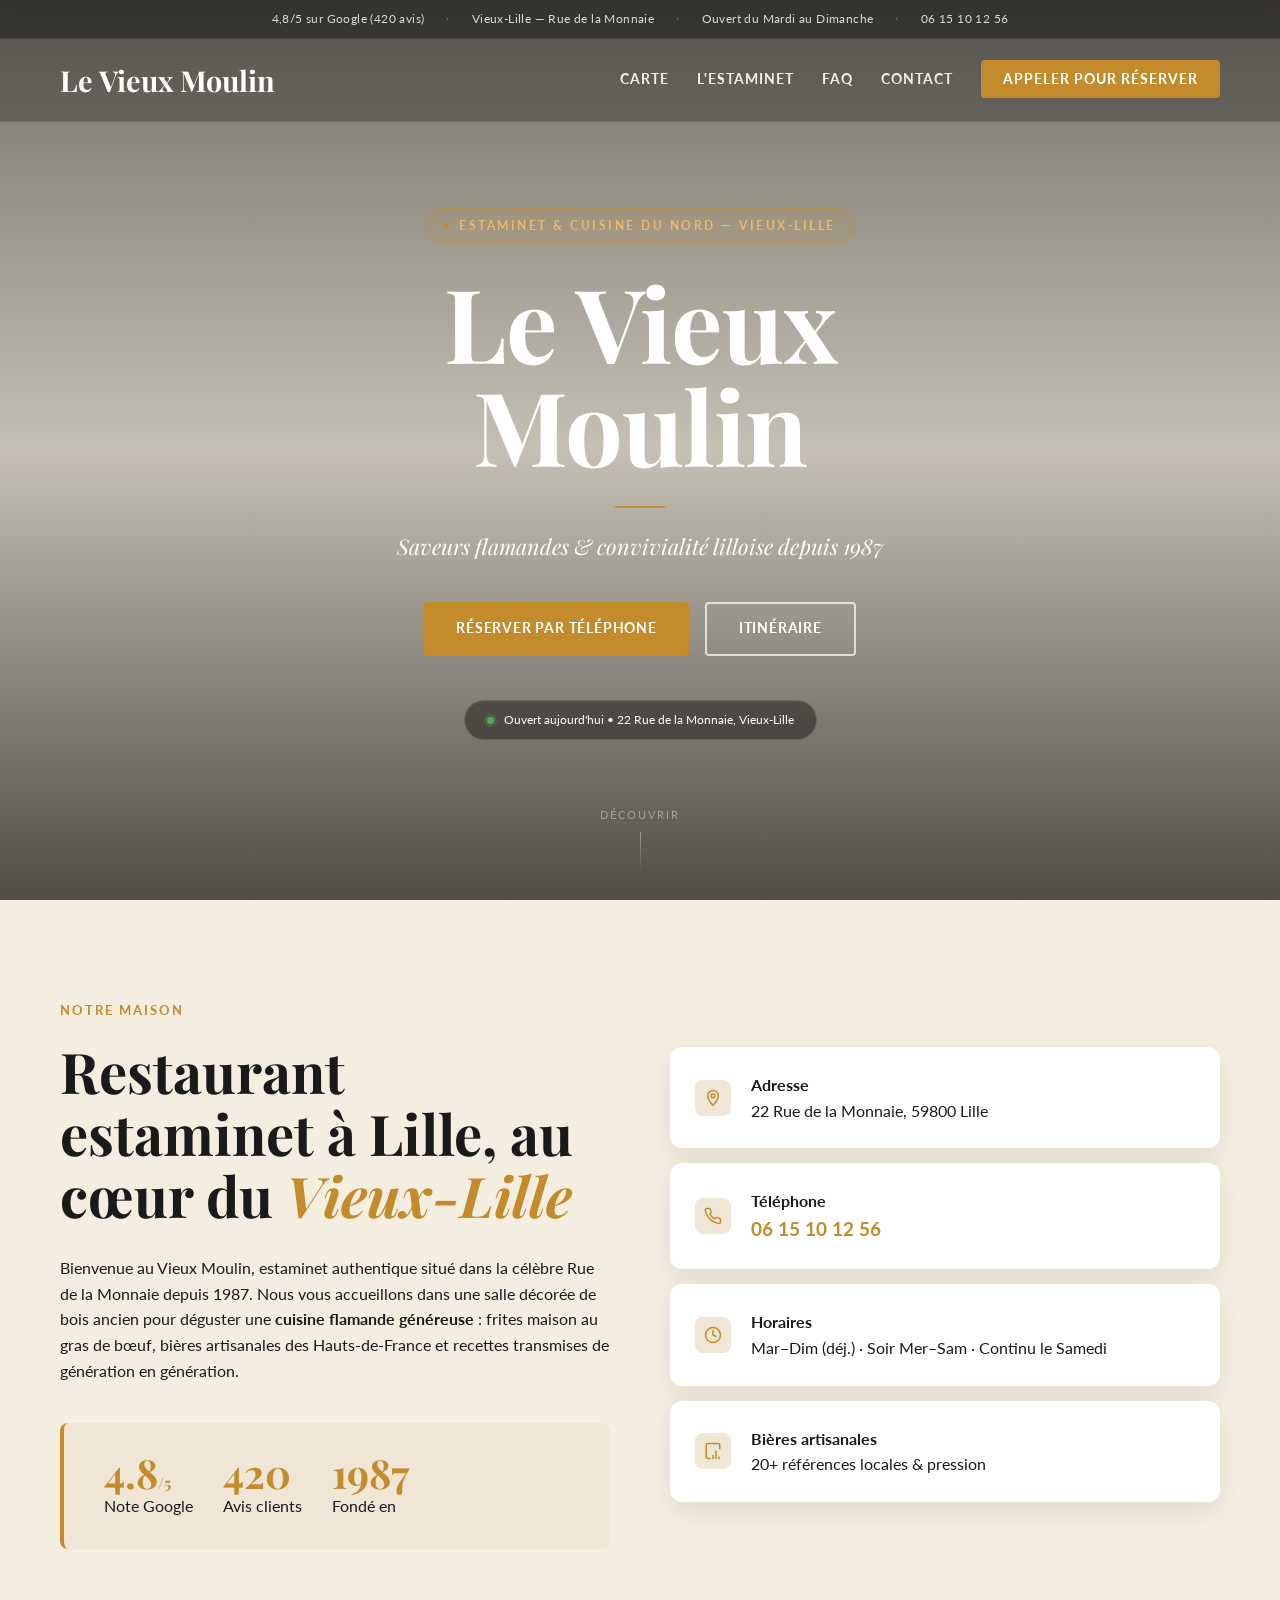
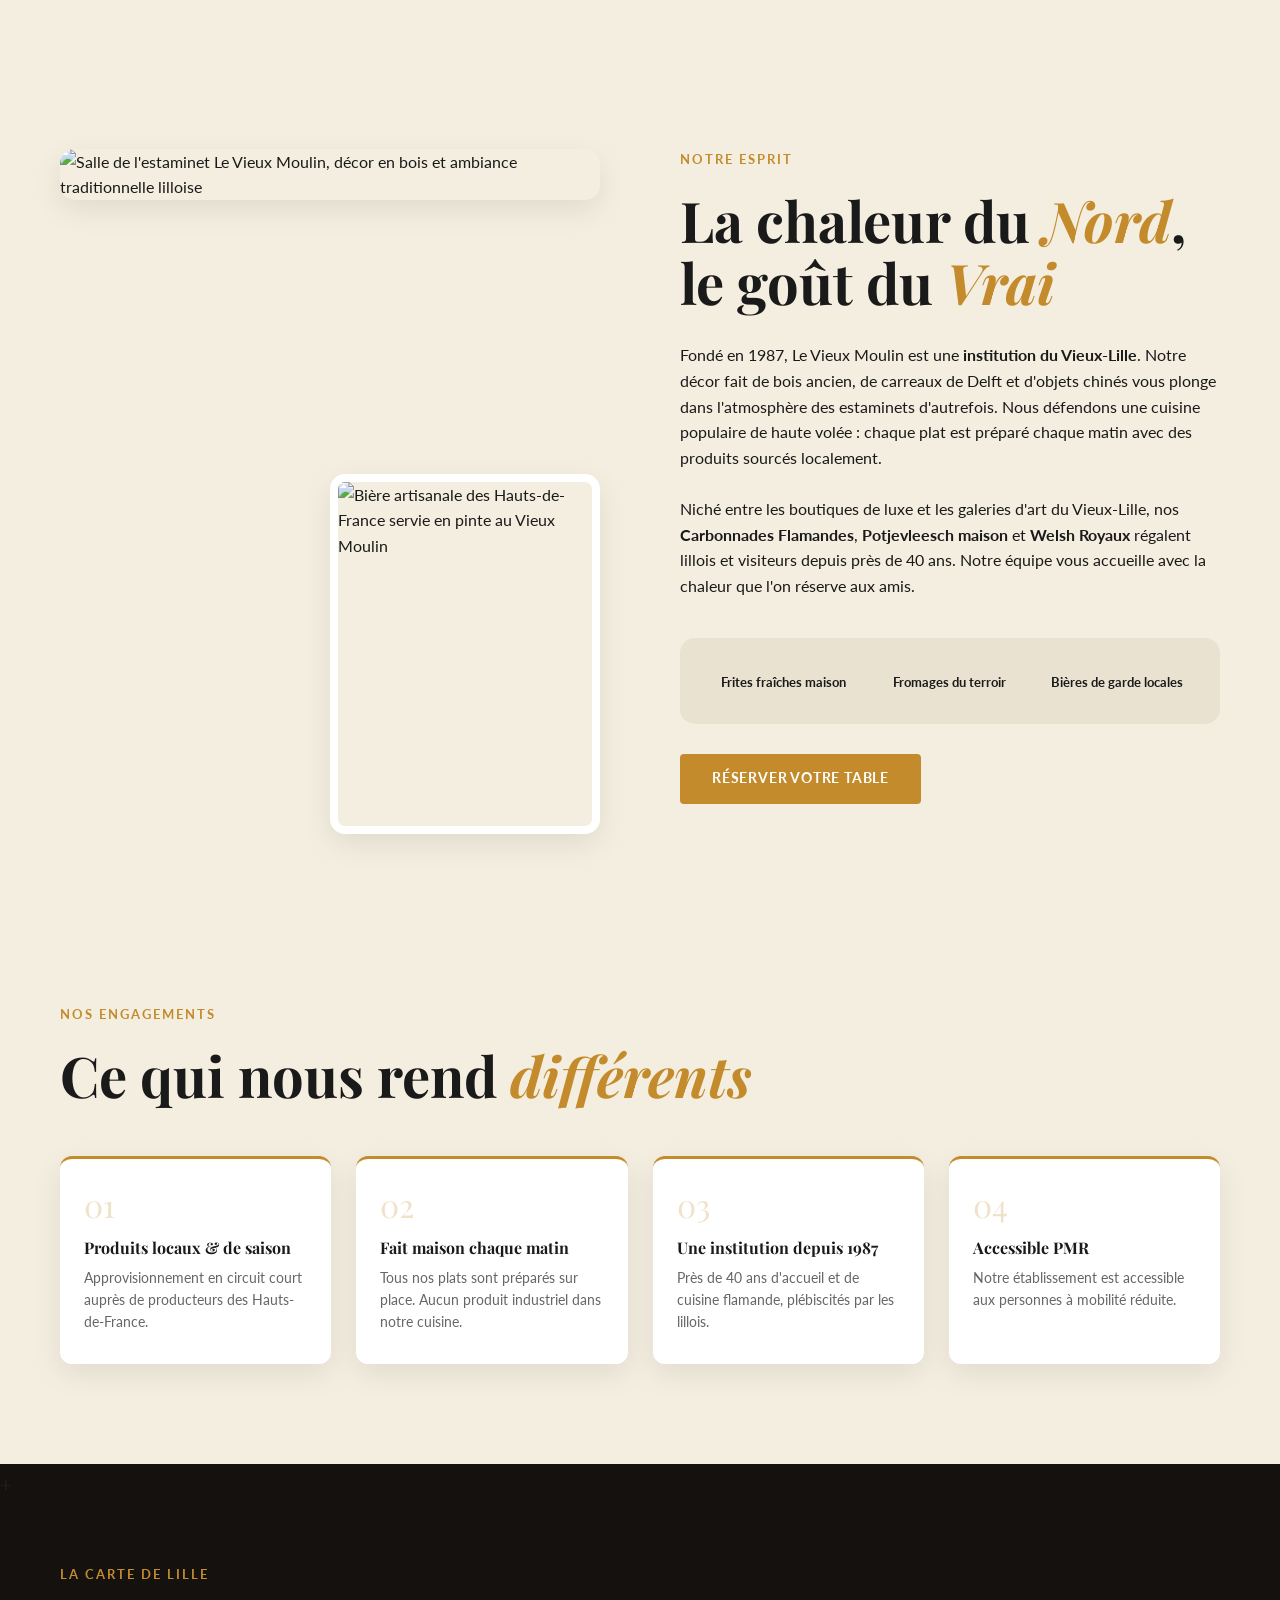
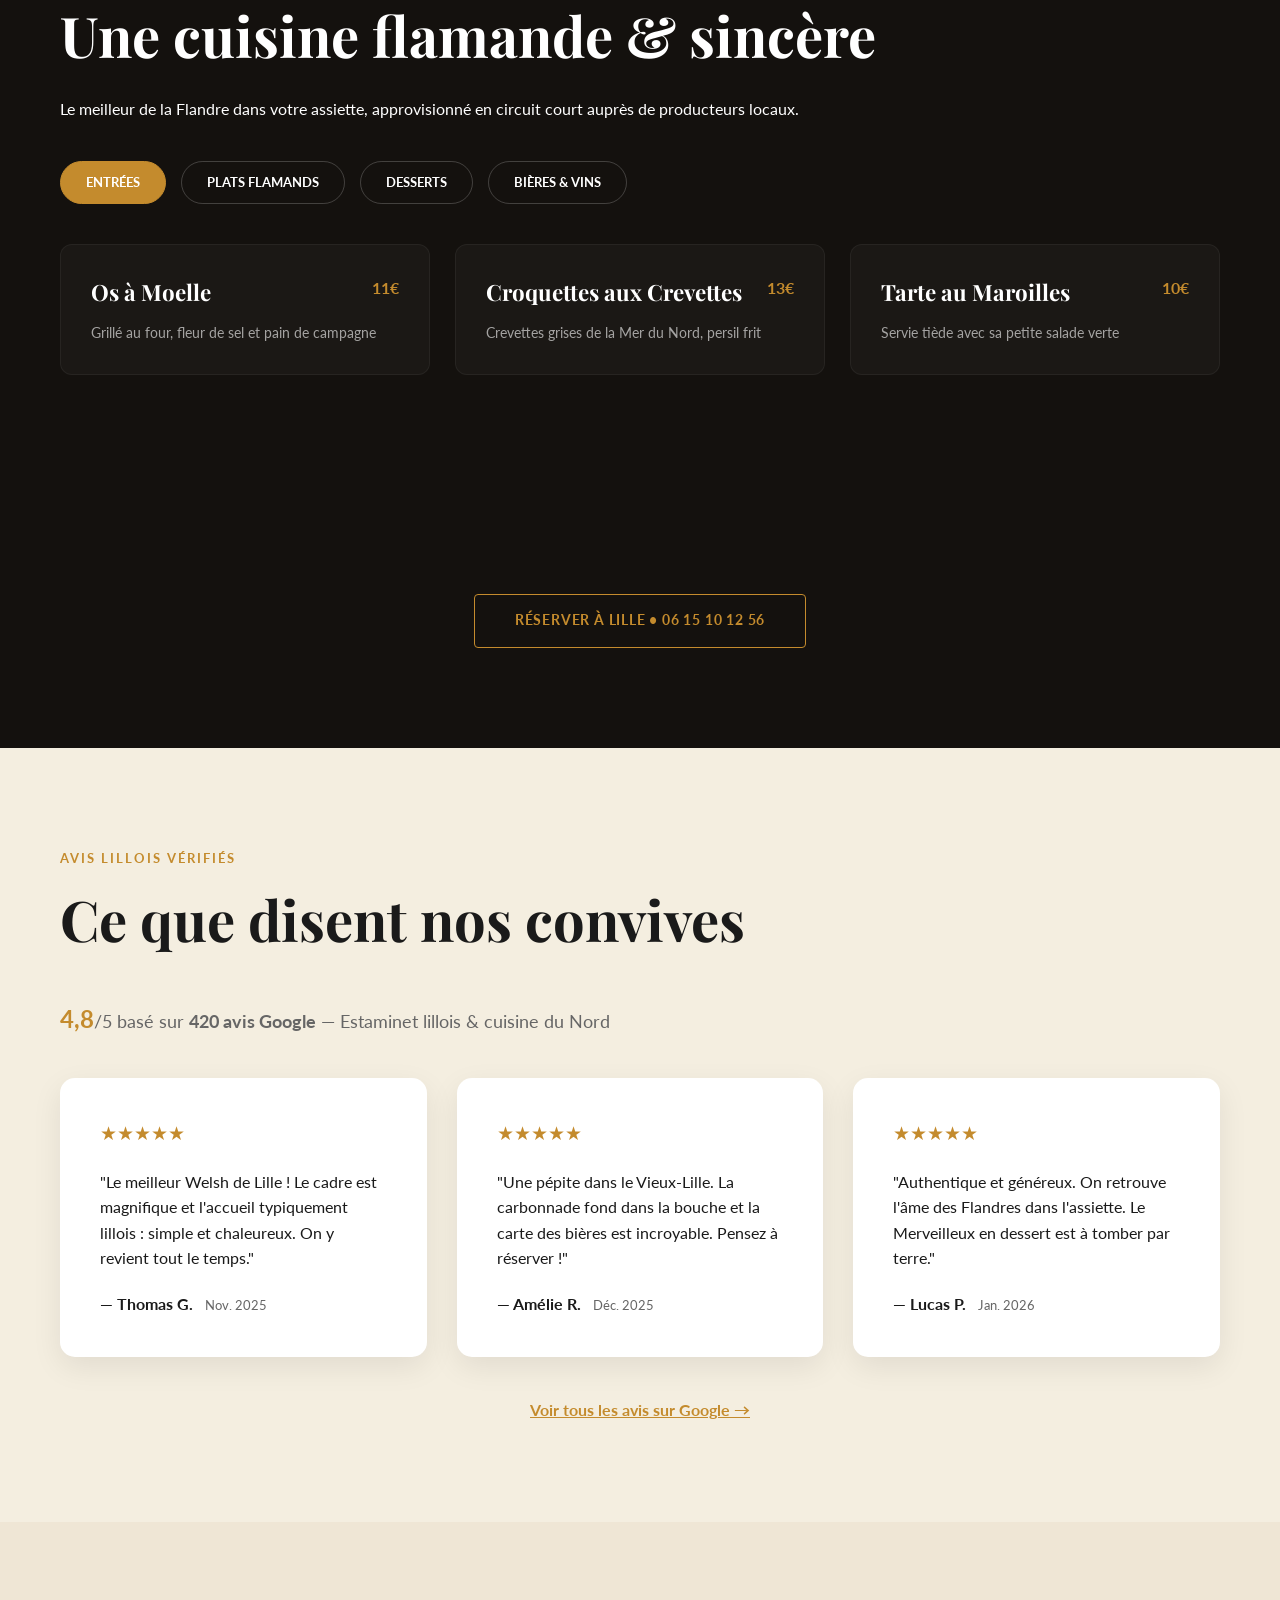
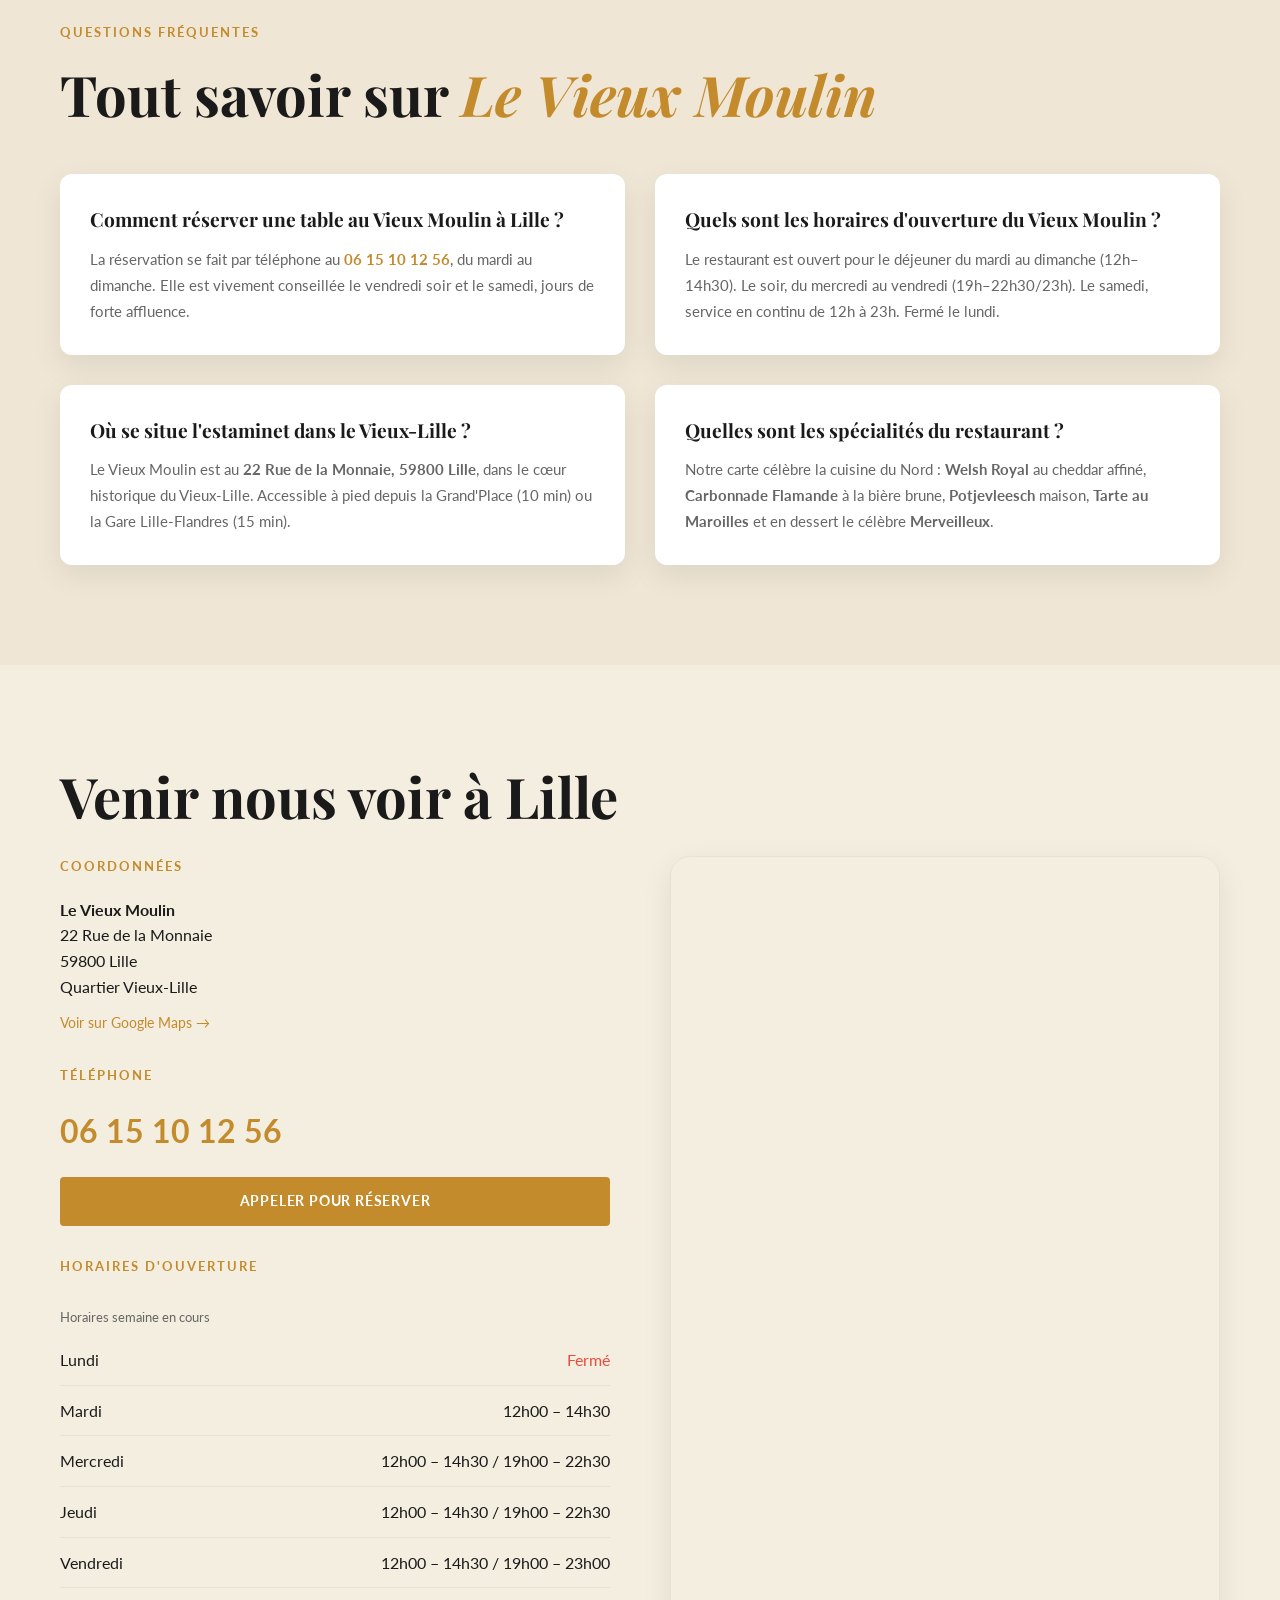
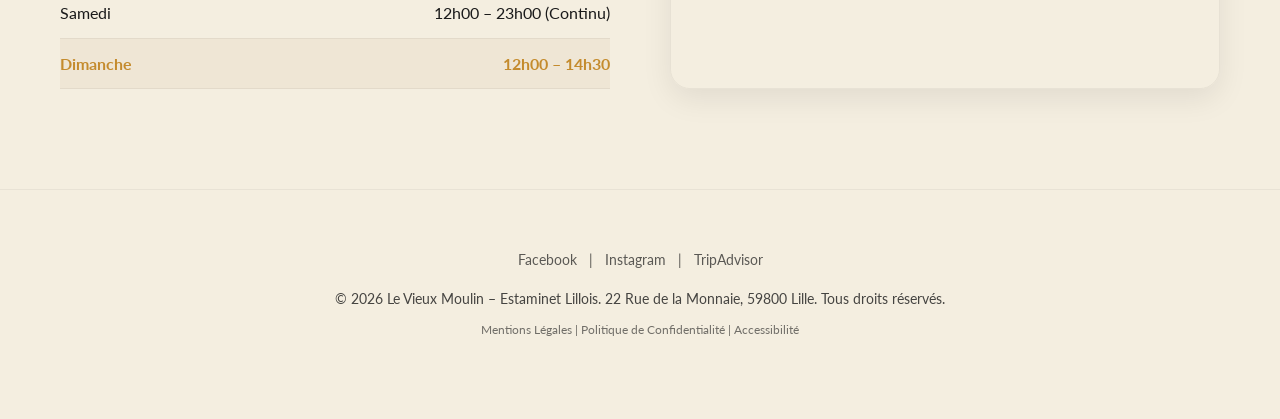
==== index.html @ 7a163f54 "Update index.html" ====
<!DOCTYPE html>
<html lang="fr" prefix="og: https://ogp.me/ns#">
<head>
    <meta charset="UTF-8">
    <meta name="viewport" content="width=device-width, initial-scale=1.0">

    <!-- ═══════════════════════════════════════════════════
         SEO CORE — Title / Description / Canonical
    ════════════════════════════════════════════════════ -->
    <!-- OPTIMISÉ : title enrichi (marque + mot-clé principal + géo + USP) -->
    <title>Le Vieux Moulin | Estaminet Vieux-Lille depuis 1987 – Cuisine Flamande Authentique</title>
    <!-- OPTIMISÉ : meta description avec intent transactionnel + CTA + USP -->
    <meta name="description" content="Estaminet traditionnel au cœur du Vieux-Lille depuis 1987. Welsh, Carbonnade Flamande, Potjevleesch et bières artisanales. 4,8/5 sur 420 avis Google. Réservez au 06 15 10 12 56.">
    <!-- NOTE : balise keywords dépréciée retirée (signal négatif potentiel) -->
    <link rel="canonical" href="https://www.levieuxmoulin-lille.fr/">

    <!-- ═══════════════════════════════════════════════════
         GEO / GXO — Signaux géographiques renforcés
    ════════════════════════════════════════════════════ -->
    <!-- AJOUTÉ : hreflang pour signaler la langue/région cible -->
    <link rel="alternate" hreflang="fr-FR" href="https://www.levieuxmoulin-lille.fr/">
    <!-- AJOUTÉ : meta geo pour ciblage local (GEO) -->
    <meta name="geo.region" content="FR-HDF">
    <meta name="geo.placename" content="Lille, Vieux-Lille">
    <meta name="geo.position" content="50.6406;3.0620">
    <meta name="ICBM" content="50.6406, 3.0620">

    <!-- ═══════════════════════════════════════════════════
         OPEN GRAPH — Partage social enrichi (SXO)
    ════════════════════════════════════════════════════ -->
    <!-- OPTIMISÉ : og:type corrigé ("restaurant" invalide → "website"), image & URL ajoutés -->
    <meta property="og:type" content="website">
    <meta property="og:title" content="Le Vieux Moulin | Estaminet Authentique Vieux-Lille depuis 1987">
    <meta property="og:description" content="Cuisine flamande généreuse, frites maison et bières artisanales au cœur du Vieux-Lille. 4,8/5 sur Google. Réservez votre table au 06 15 10 12 56.">
    <meta property="og:url" content="https://www.levieuxmoulin-lille.fr/">
    <meta property="og:image" content="https://images.unsplash.com/photo-1555396273-367ea4eb4db5?auto=format&fit=crop&w=1200&q=80">
    <meta property="og:image:width" content="1200">
    <meta property="og:image:height" content="630">
    <meta property="og:image:alt" content="Intérieur chaleureux de l'estaminet Le Vieux Moulin, Vieux-Lille">
    <meta property="og:locale" content="fr_FR">
    <meta property="og:site_name" content="Le Vieux Moulin – Estaminet Lille">

    <!-- AJOUTÉ : Twitter Card -->
    <meta name="twitter:card" content="summary_large_image">
    <meta name="twitter:title" content="Le Vieux Moulin | Estaminet Vieux-Lille depuis 1987">
    <meta name="twitter:description" content="Cuisine flamande authentique, frites maison, bières artisanales. 4,8/5 • 420 avis Google.">
    <meta name="twitter:image" content="https://images.unsplash.com/photo-1555396273-367ea4eb4db5?auto=format&fit=crop&w=1200&q=80">

    <!-- ═══════════════════════════════════════════════════
         JSON-LD ÉTENDU — Rich Snippets + EEAT + GEO
    ════════════════════════════════════════════════════ -->
    <script type="application/ld+json">
    [
      {
        "@context": "https://schema.org",
        "@type": "Restaurant",
        "@id": "https://www.levieuxmoulin-lille.fr/#restaurant",
        "name": "Le Vieux Moulin",
        "alternateName": "Estaminet Le Vieux Moulin",
        "description": "Estaminet traditionnel lillois ouvert depuis 1987, proposant une cuisine flamande authentique : Welsh, Carbonnade, Potjevleesch, frites maison au gras de bœuf et 20+ bières artisanales.",
        "image": [
          "https://images.unsplash.com/photo-1555396273-367ea4eb4db5?auto=format&fit=crop&w=1200&q=80",
          "https://images.unsplash.com/photo-1550966841-3ee3ad05903b?auto=format&fit=crop&w=800&q=80"
        ],
        "logo": "https://www.levieuxmoulin-lille.fr/favicon.png",
        "address": {
          "@type": "PostalAddress",
          "streetAddress": "22 Rue de la Monnaie",
          "addressLocality": "Lille",
          "addressRegion": "Hauts-de-France",
          "postalCode": "59800",
          "addressCountry": "FR"
        },
        "geo": {
          "@type": "GeoCoordinates",
          "latitude": 50.6406,
          "longitude": 3.0620
        },
        "url": "https://www.levieuxmoulin-lille.fr",
        "telephone": "+33615101256",
        "email": "contact@levieuxmoulin-lille.fr",
        "priceRange": "$$",
        "currenciesAccepted": "EUR",
        "paymentAccepted": "Cash, Credit Card",
        "servesCuisine": ["Flamande", "Française du Nord", "Belge"],
        "hasMenu": "https://www.levieuxmoulin-lille.fr/#menu",
        "foundingDate": "1987",
        "openingHoursSpecification": [
          {
            "@type": "OpeningHoursSpecification",
            "dayOfWeek": ["Tuesday"],
            "opens": "12:00",
            "closes": "14:30"
          },
          {
            "@type": "OpeningHoursSpecification",
            "dayOfWeek": ["Wednesday", "Thursday", "Friday"],
            "opens": "12:00",
            "closes": "14:30"
          },
          {
            "@type": "OpeningHoursSpecification",
            "dayOfWeek": ["Wednesday", "Thursday"],
            "opens": "19:00",
            "closes": "22:30"
          },
          {
            "@type": "OpeningHoursSpecification",
            "dayOfWeek": ["Friday"],
            "opens": "19:00",
            "closes": "23:00"
          },
          {
            "@type": "OpeningHoursSpecification",
            "dayOfWeek": ["Saturday"],
            "opens": "12:00",
            "closes": "23:00"
          },
          {
            "@type": "OpeningHoursSpecification",
            "dayOfWeek": ["Sunday"],
            "opens": "12:00",
            "closes": "14:30"
          }
        ],
        "aggregateRating": {
          "@type": "AggregateRating",
          "ratingValue": "4.8",
          "reviewCount": "420",
          "bestRating": "5",
          "worstRating": "1"
        },
        "review": [
          {
            "@type": "Review",
            "author": { "@type": "Person", "name": "Thomas G." },
            "reviewRating": { "@type": "Rating", "ratingValue": "5", "bestRating": "5" },
            "reviewBody": "Le meilleur Welsh de Lille ! Le cadre est magnifique et l'accueil typiquement lillois : simple et chaleureux. On y revient tout le temps.",
            "datePublished": "2025-11-15"
          },
          {
            "@type": "Review",
            "author": { "@type": "Person", "name": "Amélie R." },
            "reviewRating": { "@type": "Rating", "ratingValue": "5", "bestRating": "5" },
            "reviewBody": "Une pépite dans le Vieux-Lille. La carbonnade fond dans la bouche et la carte des bières est incroyable. Pensez à réserver !",
            "datePublished": "2025-12-03"
          },
          {
            "@type": "Review",
            "author": { "@type": "Person", "name": "Lucas P." },
            "reviewRating": { "@type": "Rating", "ratingValue": "5", "bestRating": "5" },
            "reviewBody": "Authentique et généreux. On retrouve l'âme des Flandres dans l'assiette. Le Merveilleux en dessert est à tomber par terre.",
            "datePublished": "2026-01-20"
          }
        ],
        "amenityFeature": [
          { "@type": "LocationFeatureSpecification", "name": "Terrasse", "value": false },
          { "@type": "LocationFeatureSpecification", "name": "Accessible PMR", "value": true },
          { "@type": "LocationFeatureSpecification", "name": "Réservation recommandée", "value": true }
        ],
        "sameAs": [
          "https://www.facebook.com/levieuxmoulinlille",
          "https://www.instagram.com/levieuxmoulinlille",
          "https://www.tripadvisor.fr/Restaurant_Review-Le_Vieux_Moulin"
        ]
      },
      {
        "@context": "https://schema.org",
        "@type": "FAQPage",
        "mainEntity": [
          {
            "@type": "Question",
            "name": "Comment réserver une table au Vieux Moulin à Lille ?",
            "acceptedAnswer": {
              "@type": "Answer",
              "text": "Vous pouvez réserver par téléphone au 06 15 10 12 56, du mardi au dimanche. La réservation est fortement conseillée le week-end."
            }
          },
          {
            "@type": "Question",
            "name": "Quels sont les horaires du Vieux Moulin ?",
            "acceptedAnswer": {
              "@type": "Answer",
              "text": "Le restaurant est ouvert du mardi au dimanche pour le déjeuner (12h–14h30). Le service du soir est assuré du mercredi au vendredi (19h–22h30/23h) et le samedi en continu de 12h à 23h. Fermé le lundi."
            }
          },
          {
            "@type": "Question",
            "name": "Où se trouve l'estaminet Le Vieux Moulin à Lille ?",
            "acceptedAnswer": {
              "@type": "Answer",
              "text": "Le Vieux Moulin est situé au 22 Rue de la Monnaie, 59800 Lille, dans le quartier historique du Vieux-Lille, à quelques pas de la Place du Lion d'Or."
            }
          },
          {
            "@type": "Question",
            "name": "Quelles spécialités flamandes propose Le Vieux Moulin ?",
            "acceptedAnswer": {
              "@type": "Answer",
              "text": "La carte propose les grands classiques de la cuisine du Nord : Welsh Royal au cheddar affiné, Carbonnade Flamande à la bière brune, Potjevleesch maison, Tarte au Maroilles, Merveilleux et Gaufre Flamande à la vergeoise."
            }
          }
        ]
      },
      {
        "@context": "https://schema.org",
        "@type": "BreadcrumbList",
        "itemListElement": [
          { "@type": "ListItem", "position": 1, "name": "Accueil", "item": "https://www.levieuxmoulin-lille.fr/" },
          { "@type": "ListItem", "position": 2, "name": "Notre Carte", "item": "https://www.levieuxmoulin-lille.fr/#menu" },
          { "@type": "ListItem", "position": 3, "name": "Contact & Horaires", "item": "https://www.levieuxmoulin-lille.fr/#contact" }
        ]
      }
    ]
    </script>

    <!-- ═══════════════════════════════════════════════════
         PERFORMANCE — Preconnect / Favicon / Fonts
    ════════════════════════════════════════════════════ -->
    <!-- AJOUTÉ : preconnect pour accélérer le chargement des fonts (Core Web Vitals) -->
    <link rel="preconnect" href="https://fonts.googleapis.com">
    <link rel="preconnect" href="https://fonts.gstatic.com" crossorigin>
    <link rel="preconnect" href="https://images.unsplash.com">
    <link rel="icon" type="image/png" href="favicon.png">
    <link href="https://fonts.googleapis.com/css2?family=Playfair+Display:ital,wght@0,400;0,700;1,400;1,700&family=Lato:wght@300;400;700&display=swap" rel="stylesheet">

    <style>
        html { scroll-behavior: smooth; }

        :root {
            --primary: #c48b2d;
            --bg-cream: #f4eee0;
            --text-dark: #1a1a1a;
            --text-light: #666;
            --white: #ffffff;
            --dark-section: #14110e;
            --font-title: 'Playfair Display', serif;
            --font-body: 'Lato', sans-serif;
            --shadow: 0 10px 30px rgba(0,0,0,0.08);
        }

        * { margin: 0; padding: 0; box-sizing: border-box; }
        body { font-family: var(--font-body); background-color: var(--bg-cream); color: var(--text-dark); line-height: 1.6; padding-bottom: 60px; }
        h1, h2, h3 { font-family: var(--font-title); }
        a { text-decoration: none; color: inherit; transition: 0.3s; }
        ul { list-style: none; }
        .container { max-width: 1200px; margin: 0 auto; padding: 0 20px; }
        /* AJOUTÉ : focus visible pour l'accessibilité (EEAT / Core Web Vitals) */
        a:focus-visible, button:focus-visible { outline: 3px solid var(--primary); outline-offset: 3px; border-radius: 4px; }

        /* NAVIGATION */
        nav {
            position: relative;
            z-index: 100;
            padding: 18px 0;
            background: rgba(0,0,0,0.25);
            backdrop-filter: blur(4px);
            -webkit-backdrop-filter: blur(4px);
            border-bottom: 1px solid rgba(255,255,255,0.07);
        }
        .nav-inner { display: flex; justify-content: space-between; align-items: center; color: var(--white); }
        .logo { font-size: 1.8rem; font-weight: 700; font-family: var(--font-title); color: var(--white); }
        .nav-links { display: flex; gap: 28px; font-weight: 700; font-size: 0.85rem; letter-spacing: 1px; text-transform: uppercase; align-items: center; }
        .nav-links a { color: rgba(255,255,255,0.9); transition: color 0.2s; }
        .nav-links a:hover { color: var(--primary); }
        .btn-nav { background: var(--primary); padding: 11px 22px; border-radius: 4px; color: white !important; white-space: nowrap; }
        .btn-nav:hover { background: #d4972f; }

        /* Trust bar — dans le hero, tout en haut */
        .trust-bar {
            position: relative; z-index: 101;
            background: rgba(0,0,0,0.55);
            backdrop-filter: blur(4px);
            -webkit-backdrop-filter: blur(4px);
            border-bottom: 1px solid rgba(255,255,255,0.08);
            color: rgba(255,255,255,0.82);
            padding: 9px 20px;
            font-size: 0.78rem; letter-spacing: 0.4px;
            display: flex; justify-content: center; align-items: center;
            flex-wrap: wrap; gap: 4px 22px;
        }
        .trust-bar span { white-space: nowrap; }

        /* HERO */
        .hero {
            min-height: 100vh;
            position: relative;
            display: flex; flex-direction: column;
            overflow: hidden;
        }
        .hero-bg {
            position: absolute; inset: 0;
            background: url('https://images.unsplash.com/photo-1555396273-367ea4eb4db5?auto=format&fit=crop&q=80') center/cover no-repeat;
            transform: scale(1.04);
            transition: transform 8s ease-out;
            z-index: 0;
        }
        .hero-bg::after {
            content: '';
            position: absolute; inset: 0;
            background: linear-gradient(
                to bottom,
                rgba(10,8,5,0.55) 0%,
                rgba(10,8,5,0.2) 50%,
                rgba(10,8,5,0.7) 100%
            );
        }
        .hero-content {
            position: relative; z-index: 2;
            flex: 1; display: flex; flex-direction: column;
            align-items: center; justify-content: center;
            text-align: center; color: var(--white);
            padding: 60px 20px 40px;
            max-width: 860px; margin: 0 auto; width: 100%;
        }
        .hero-eyebrow {
            display: inline-flex; align-items: center; gap: 10px;
            border: 1px solid rgba(196,139,45,0.5);
            background: rgba(196,139,45,0.12);
            color: #e8b86d;
            padding: 7px 18px; border-radius: 40px;
            font-size: 0.75rem; letter-spacing: 2.5px; text-transform: uppercase; font-weight: 700;
            margin-bottom: 28px;
        }
        .hero-eyebrow-dot { width: 5px; height: 5px; background: var(--primary); border-radius: 50%; }
        .hero h1 {
            font-size: clamp(3.5rem, 8vw, 7rem);
            line-height: 1.0; margin-bottom: 8px;
            letter-spacing: -1px;
        }
        .hero-divider {
            width: 50px; height: 2px; background: var(--primary);
            margin: 22px auto; border-radius: 2px;
        }
        .hero-sub {
            font-size: clamp(1rem, 2.2vw, 1.35rem);
            font-family: var(--font-title); font-style: italic;
            opacity: 0.88; margin-bottom: 40px; line-height: 1.5;
        }
        .hero-btns { display: flex; gap: 16px; justify-content: center; flex-wrap: wrap; }
        .btn {
            padding: 14px 32px; border-radius: 4px; font-weight: 700;
            text-transform: uppercase; letter-spacing: 0.8px;
            display: inline-flex; align-items: center; gap: 10px;
            cursor: pointer; font-size: 0.85rem; transition: 0.25s;
        }
        .btn-primary { background: var(--primary); color: white; }
        .btn-primary:hover { background: #d4972f; transform: translateY(-1px); }
        .btn-outline { border: 2px solid rgba(255,255,255,0.7); color: white; }
        .btn-outline:hover { border-color: white; background: rgba(255,255,255,0.1); }
        .badge-status {
            margin-top: 44px; display: inline-flex; align-items: center; gap: 10px;
            background: rgba(0,0,0,0.4); padding: 9px 22px; border-radius: 50px;
            font-size: 0.78rem; border: 1px solid rgba(255,255,255,0.15);
            backdrop-filter: blur(6px);
        }
        .dot { width: 7px; height: 7px; background: #4caf50; border-radius: 50%; box-shadow: 0 0 0 3px rgba(76,175,80,0.25); animation: pulse-dot 2s infinite; }
        @keyframes pulse-dot { 0%,100% { box-shadow: 0 0 0 3px rgba(76,175,80,0.25); } 50% { box-shadow: 0 0 0 6px rgba(76,175,80,0.1); } }
        /* Scroll indicator */
        .hero-scroll {
            position: relative; z-index: 2;
            padding-bottom: 28px; text-align: center; color: rgba(255,255,255,0.4);
            font-size: 0.7rem; letter-spacing: 2px; text-transform: uppercase;
        }
        .hero-scroll-line {
            width: 1px; height: 40px; background: linear-gradient(to bottom, rgba(255,255,255,0.4), transparent);
            margin: 8px auto 0;
        }

        /* SECTION INTRO */
        .section-padding { padding: 100px 0; }
        .section-padding.container { padding-left: 20px; padding-right: 20px; }
        .intro-grid { display: grid; grid-template-columns: 1fr 1fr; gap: 60px; align-items: center; }
        .label { color: var(--primary); text-transform: uppercase; font-weight: bold; letter-spacing: 2px; font-size: 0.8rem; margin-bottom: 20px; display: block; }
        .section-title { font-size: 3.5rem; line-height: 1.1; margin-bottom: 30px; }
        .section-title em { color: var(--primary); font-style: italic; }
        .stats-box { background: #efe6d5; padding: 30px 40px; border-radius: 8px; display: flex; gap: 30px; margin-top: 40px; border-left: 4px solid var(--primary); flex-wrap: wrap; }
        .stat-item h3 { font-size: 2.5rem; color: var(--primary); line-height: 1; }

        /* Hero entrance animation */
        .hero-eyebrow { animation: fadeUp 0.7s ease both 0.1s; }
        .hero h1 { animation: fadeUp 0.7s ease both 0.25s; }
        .hero-divider { animation: fadeUp 0.5s ease both 0.4s; }
        .hero-sub { animation: fadeUp 0.6s ease both 0.45s; }
        .hero-btns { animation: fadeUp 0.6s ease both 0.55s; }
        .badge-status { animation: fadeUp 0.6s ease both 0.7s; }
        @keyframes fadeUp { from { opacity: 0; transform: translateY(18px); } to { opacity: 1; transform: translateY(0); } }
        .info-cards { display: flex; flex-direction: column; gap: 15px; }
        .info-card { background: white; padding: 25px; border-radius: 12px; display: flex; align-items: center; gap: 20px; box-shadow: var(--shadow); }
        .info-card .icon { font-size: 1.5rem; }

        /* SECTION HISTOIRE */
        .history-grid { display: grid; grid-template-columns: 1fr 1fr; gap: 80px; }
        .history-images { position: relative; }
        /* AJOUTÉ : aspect-ratio pour éviter le layout shift (CLS) */
        .img-large { width: 90%; border-radius: 15px; box-shadow: var(--shadow); aspect-ratio: 4/3; object-fit: cover; }
        .img-small { position: absolute; bottom: -30px; right: 0; width: 50%; border: 8px solid var(--white); border-radius: 15px; box-shadow: var(--shadow); aspect-ratio: 1/1; object-fit: cover; }
        .features-box { display: grid; grid-template-columns: repeat(3, 1fr); gap: 20px; background: #e9e2d1; padding: 30px; border-radius: 15px; margin-top: 40px; text-align: center; }

        /* SECTION MENU (DARK) */
        .dark-section { background-color: var(--dark-section); color: var(--white); position: relative; }
        .dark-section::before { content: "+"; position: absolute; top: 0; left: 0; width: 100%; height: 100%; opacity: 0.05; font-size: 20px; word-spacing: 30px; line-height: 40px; overflow: hidden; pointer-events: none; }
        .menu-tabs { display: flex; gap: 15px; margin: 40px 0; flex-wrap: wrap; }
        .tab { padding: 10px 25px; border-radius: 50px; border: 1px solid rgba(255,255,255,0.2); font-weight: bold; text-transform: uppercase; font-size: 0.8rem; cursor: pointer; transition: 0.3s; }
        .tab:hover { border-color: var(--primary); color: var(--primary); }
        .tab.active { background: var(--primary); border-color: var(--primary); color: white; }
        .menu-content-wrapper { min-height: 300px; }
        .menu-category { display: none; }
        .menu-category.active { display: grid; grid-template-columns: repeat(3, 1fr); gap: 25px; animation: fadeIn 0.5s ease; }
        @keyframes fadeIn { from { opacity: 0; transform: translateY(10px); } to { opacity: 1; transform: translateY(0); } }
        .menu-item { background: rgba(255,255,255,0.03); padding: 30px; border-radius: 12px; border: 1px solid rgba(255,255,255,0.05); }
        .menu-header { display: flex; justify-content: space-between; margin-bottom: 10px; }
        .menu-header h4 { font-family: var(--font-title); font-size: 1.4rem; }
        .price { color: var(--primary); font-weight: bold; }
        .btn-reserve { margin-top: 50px; border: 1px solid var(--primary); padding: 15px 40px; color: var(--primary); display: block; width: fit-content; margin-left: auto; margin-right: auto; }

        /* TESTIMONIALS */
        .testimonial-grid { display: grid; grid-template-columns: repeat(3, 1fr); gap: 30px; }
        .testi-card { background: white; padding: 40px; border-radius: 15px; box-shadow: var(--shadow); position: relative; }
        .stars { color: var(--primary); margin-bottom: 20px; font-size: 1.2rem; }
        /* AJOUTÉ : attribut aria-label sur les étoiles pour accessibilité (EEAT) */

        /* FAQ SXO/GEO — AJOUTÉ */
        .faq-section { background: #efe6d5; }
        .faq-grid { display: grid; grid-template-columns: 1fr 1fr; gap: 30px; margin-top: 50px; }
        .faq-item { background: white; padding: 30px; border-radius: 12px; box-shadow: var(--shadow); }
        .faq-item h3 { font-family: var(--font-title); font-size: 1.2rem; margin-bottom: 12px; color: var(--text-dark); }
        .faq-item p { color: var(--text-light); line-height: 1.7; font-size: 0.95rem; }

        /* CONTACT & HORAIRES */
        .contact-container { display: grid; grid-template-columns: 1fr 1fr; gap: 60px; }
        .horaires-table { width: 100%; border-collapse: collapse; margin-top: 30px; }
        .horaires-table tr { border-bottom: 1px solid rgba(0,0,0,0.05); }
        .horaires-table td { padding: 12px 0; }
        .day-now { background: #efe6d5; font-weight: bold; color: var(--primary); }
        .map-placeholder { border-radius: 20px; height: 100%; min-height: 450px; overflow: hidden; box-shadow: var(--shadow); border: 1px solid rgba(0,0,0,0.05); }

        /* STICKY CALL BUTTON MOBILE (CRO) */
        .sticky-mobile-call {
            display: none; position: fixed; bottom: 0; left: 0; width: 100%;
            background: var(--primary); color: white; text-align: center;
            padding: 18px; font-weight: bold; z-index: 999;
            box-shadow: 0 -5px 15px rgba(0,0,0,0.1);
            text-transform: uppercase; letter-spacing: 1px;
        }

        /* AJOUTÉ : section "Nos engagements" (EEAT) */
        .engagements-grid { display: grid; grid-template-columns: repeat(4, 1fr); gap: 25px; margin-top: 50px; }
        .engagement-card { background: white; padding: 30px 24px; border-radius: 12px; box-shadow: var(--shadow); border-top: 3px solid var(--primary); }
        .engagement-num { font-family: var(--font-title); font-size: 2rem; color: var(--primary); opacity: 0.25; line-height: 1; margin-bottom: 14px; }
        .engagement-card h3 { font-size: 1rem; margin-bottom: 8px; font-family: var(--font-title); }
        .engagement-card p { font-size: 0.85rem; color: var(--text-light); line-height: 1.6; }

        /* Info card icon */
        .info-card-icon { flex-shrink: 0; width: 36px; height: 36px; background: #efe6d5; border-radius: 8px; display: flex; align-items: center; justify-content: center; color: var(--primary); }

        /* Trust bar separator */
        .trust-sep { opacity: 0.3; }

        /* Info cards spacing fix */
        .info-card a { color: var(--primary); }

        @media (max-width: 968px) {
            .intro-grid, .history-grid, .menu-category.active, .testimonial-grid, .contact-container, .faq-grid, .engagements-grid { grid-template-columns: 1fr; }
            .hero h1 { font-size: 3.2rem; }
            .nav-links { display: none; }
            .map-placeholder { min-height: 350px; }
            .sticky-mobile-call { display: block; }
            .hero { min-height: 100svh; }
            .section-title { font-size: 2.2rem; }
            .hero-btns { flex-direction: column; align-items: center; }
            .hero-btns .btn { width: 260px; justify-content: center; }
            .trust-bar { font-size: 0.72rem; gap: 4px 14px; }
        }
    </style>
</head>
<body>

    <!-- BOUTON APPEL MOBILE (CRO) -->
    <a href="tel:0615101256" class="sticky-mobile-call" aria-label="Appeler pour réserver au Vieux Moulin">Réserver à Lille : 06 15 10 12 56</a>

    <!-- HERO — trust bar + nav intégrés dedans pour éviter le fond gris -->
    <section class="hero" role="banner">
        <div class="hero-bg" aria-hidden="true"></div>

        <!-- Trust bar dans le hero -->
        <div class="trust-bar" aria-label="Informations clés">
            <span>4,8/5 sur Google (420 avis)</span>
            <span class="trust-sep" aria-hidden="true">·</span>
            <span>Vieux-Lille — Rue de la Monnaie</span>
            <span class="trust-sep" aria-hidden="true">·</span>
            <span>Ouvert du Mardi au Dimanche</span>
            <span class="trust-sep" aria-hidden="true">·</span>
            <span>06 15 10 12 56</span>
        </div>

        <!-- NAV -->
        <nav role="navigation" aria-label="Navigation principale">
            <div class="container nav-inner">
                <a href="https://www.levieuxmoulin-lille.fr/" class="logo" aria-label="Le Vieux Moulin – Accueil">Le Vieux Moulin</a>
                <ul class="nav-links">
                    <li><a href="#menu">Carte</a></li>
                    <li><a href="#apropos">L'Estaminet</a></li>
                    <li><a href="#faq">FAQ</a></li>
                    <li><a href="#contact">Contact</a></li>
                    <li><a href="tel:0615101256" class="btn-nav">Appeler pour réserver</a></li>
                </ul>
            </div>
        </nav>
        <div class="hero-content">
            <div class="hero-eyebrow">
                <span class="hero-eyebrow-dot" aria-hidden="true"></span>
                Estaminet &amp; Cuisine du Nord — Vieux-Lille
            </div>
            <h1>Le Vieux<br>Moulin</h1>
            <div class="hero-divider" aria-hidden="true"></div>
            <p class="hero-sub">Saveurs flamandes &amp; convivialité lilloise depuis 1987</p>
            <div class="hero-btns">
                <a href="tel:0615101256" class="btn btn-primary" aria-label="Appeler Le Vieux Moulin pour réserver">Réserver par téléphone</a>
                <a href="https://www.google.com/maps/dir/?api=1&destination=22+Rue+de+la+Monnaie+59800+Lille" target="_blank" rel="noopener noreferrer" class="btn btn-outline" aria-label="Obtenir l'itinéraire vers Le Vieux Moulin">Itinéraire</a>
            </div>
            <div class="badge-status" aria-live="polite">
                <span class="dot" aria-hidden="true"></span>
                <span>Ouvert aujourd'hui • 22 Rue de la Monnaie, Vieux-Lille</span>
            </div>
        </div>
        <div class="hero-scroll" aria-hidden="true">
            Découvrir
            <div class="hero-scroll-line"></div>
        </div>
    </section>

    <!-- SECTION 1: INTRO (H2 optimisé SXO) -->
    <section class="section-padding container" aria-labelledby="intro-title">
        <div class="intro-grid">
            <div>
                <span class="label">Notre Maison</span>
                <!-- OPTIMISÉ : H2 avec mot-clé naturel + géo -->
                <h2 class="section-title" id="intro-title">Restaurant estaminet à Lille, au cœur du <em>Vieux-Lille</em></h2>
                <!-- OPTIMISÉ : texte enrichi avec termes sémantiques (SXO) -->
                <p>Bienvenue au Vieux Moulin, estaminet authentique situé dans la célèbre Rue de la Monnaie depuis 1987. Nous vous accueillons dans une salle décorée de bois ancien pour déguster une <strong>cuisine flamande généreuse</strong> : frites maison au gras de bœuf, bières artisanales des Hauts-de-France et recettes transmises de génération en génération.</p>

                <div class="stats-box" aria-label="Chiffres clés de l'établissement">
                    <div class="stat-item">
                        <!-- OPTIMISÉ : ajout aria-label sur les stats (EEAT + accessibilité) -->
                        <h3 aria-label="Note moyenne 4,8 sur 5">4.8<small style="font-size:1rem;">/5</small></h3>
                        <p>Note Google</p>
                    </div>
                    <div class="stat-item">
                        <h3 aria-label="420 avis clients">420</h3>
                        <p>Avis clients</p>
                    </div>
                    <div class="stat-item">
                        <h3 aria-label="Fondé en 1987">1987</h3>
                        <p>Fondé en</p>
                    </div>
                </div>
            </div>
            <div class="info-cards">
                <div class="info-card">
                    <div class="info-card-icon" aria-hidden="true">
                        <svg width="18" height="18" viewBox="0 0 24 24" fill="none" stroke="currentColor" stroke-width="2" stroke-linecap="round" stroke-linejoin="round"><path d="M12 2C8.13 2 5 5.13 5 9c0 5.25 7 13 7 13s7-7.75 7-13c0-3.87-3.13-7-7-7z"/><circle cx="12" cy="9" r="2.5"/></svg>
                    </div>
                    <div itemscope itemtype="https://schema.org/PostalAddress">
                        <strong>Adresse</strong><br>
                        <span itemprop="streetAddress">22 Rue de la Monnaie</span>, <span itemprop="postalCode">59800</span> <span itemprop="addressLocality">Lille</span>
                    </div>
                </div>
                <div class="info-card">
                    <div class="info-card-icon" aria-hidden="true">
                        <svg width="18" height="18" viewBox="0 0 24 24" fill="none" stroke="currentColor" stroke-width="2" stroke-linecap="round" stroke-linejoin="round"><path d="M22 16.92v3a2 2 0 0 1-2.18 2 19.79 19.79 0 0 1-8.63-3.07A19.5 19.5 0 0 1 4.69 12a19.79 19.79 0 0 1-3.07-8.67A2 2 0 0 1 3.62 2h3a2 2 0 0 1 2 1.72c.127.96.361 1.903.7 2.81a2 2 0 0 1-.45 2.11L8.09 9.91a16 16 0 0 0 6 6l1.27-1.27a2 2 0 0 1 2.11-.45c.907.339 1.85.573 2.81.7A2 2 0 0 1 22 16.92z"/></svg>
                    </div>
                    <div>
                        <strong>Téléphone</strong><br>
                        <a href="tel:+33615101256" style="color:var(--primary); font-weight:bold; font-size:1.2rem;" aria-label="Appeler Le Vieux Moulin au 06 15 10 12 56">06 15 10 12 56</a>
                    </div>
                </div>
                <div class="info-card">
                    <div class="info-card-icon" aria-hidden="true">
                        <svg width="18" height="18" viewBox="0 0 24 24" fill="none" stroke="currentColor" stroke-width="2" stroke-linecap="round" stroke-linejoin="round"><circle cx="12" cy="12" r="10"/><polyline points="12 6 12 12 16 14"/></svg>
                    </div>
                    <div><strong>Horaires</strong><br>Mar–Dim (déj.) · Soir Mer–Sam · Continu le Samedi</div>
                </div>
                <div class="info-card">
                    <div class="info-card-icon" aria-hidden="true">
                        <svg width="18" height="18" viewBox="0 0 24 24" fill="none" stroke="currentColor" stroke-width="2" stroke-linecap="round" stroke-linejoin="round"><path d="M8 22H5a2 2 0 0 1-2-2V4a2 2 0 0 1 2-2h14a2 2 0 0 1 2 2v5"/><path d="M16 22V12"/><path d="M12 22v-4"/><path d="M20 22v-2"/></svg>
                    </div>
                    <div><strong>Bières artisanales</strong><br>20+ références locales &amp; pression</div>
                </div>
            </div>
        </div>
    </section>

    <!-- SECTION 2: HISTOIRE (EEAT — expertise & ancienneté) -->
    <section id="apropos" class="section-padding container" aria-labelledby="histoire-title">
        <div class="history-grid">
            <div class="history-images">
                <!-- OPTIMISÉ : alt enrichi (SEO images + accessibilité) + width/height pour éviter CLS -->
                <img src="image1.jpg"
                     class="img-large"
                     alt="Salle de l'estaminet Le Vieux Moulin, décor en bois et ambiance traditionnelle lilloise"
                     width="720" height="540"
                     loading="lazy">
                <img src="image2.jpg"
                     class="img-small"
                     alt="Bière artisanale des Hauts-de-France servie en pinte au Vieux Moulin"
                     width="360" height="360"
                     loading="lazy">
            </div>
            <div>
                <span class="label">Notre Esprit</span>
                <h2 class="section-title" id="histoire-title">La chaleur du <em>Nord</em>, le goût du <em>Vrai</em></h2>
                <!-- OPTIMISÉ : contenu enrichi (EEAT — history, trust signals) -->
                <p>Fondé en 1987, Le Vieux Moulin est une <strong>institution du Vieux-Lille</strong>. Notre décor fait de bois ancien, de carreaux de Delft et d'objets chinés vous plonge dans l'atmosphère des estaminets d'autrefois. Nous défendons une cuisine populaire de haute volée : chaque plat est préparé chaque matin avec des produits sourcés localement.</p>
                <br>
                <p>Niché entre les boutiques de luxe et les galeries d'art du Vieux-Lille, nos <strong>Carbonnades Flamandes</strong>, <strong>Potjevleesch maison</strong> et <strong>Welsh Royaux</strong> régalent lillois et visiteurs depuis près de 40 ans. Notre équipe vous accueille avec la chaleur que l'on réserve aux amis.</p>

                <div class="features-box" aria-label="Points forts de l'établissement">
                    <div class="feature-item"><small><strong>Frites fraîches maison</strong></small></div>
                    <div class="feature-item"><small><strong>Fromages du terroir</strong></small></div>
                    <div class="feature-item"><small><strong>Bières de garde locales</strong></small></div>
                </div>
                <a href="tel:0615101256" class="btn btn-primary" style="margin-top:30px" aria-label="Appeler pour réserver votre table au Vieux Moulin">Réserver votre table</a>
            </div>
        </div>
    </section>

    <!-- AJOUTÉ : Section Engagements (EEAT — Trustworthiness) -->
    <section class="section-padding" style="background:#f4eee0" aria-labelledby="engagements-title">
        <div class="container">
            <span class="label">Nos engagements</span>
            <h2 class="section-title" id="engagements-title">Ce qui nous rend <em>différents</em></h2>
            <div class="engagements-grid">
                <div class="engagement-card">
                    <div class="engagement-num" aria-hidden="true">01</div>
                    <h3>Produits locaux &amp; de saison</h3>
                    <p>Approvisionnement en circuit court auprès de producteurs des Hauts-de-France.</p>
                </div>
                <div class="engagement-card">
                    <div class="engagement-num" aria-hidden="true">02</div>
                    <h3>Fait maison chaque matin</h3>
                    <p>Tous nos plats sont préparés sur place. Aucun produit industriel dans notre cuisine.</p>
                </div>
                <div class="engagement-card">
                    <div class="engagement-num" aria-hidden="true">03</div>
                    <h3>Une institution depuis 1987</h3>
                    <p>Près de 40 ans d'accueil et de cuisine flamande, plébiscités par les lillois.</p>
                </div>
                <div class="engagement-card">
                    <div class="engagement-num" aria-hidden="true">04</div>
                    <h3>Accessible PMR</h3>
                    <p>Notre établissement est accessible aux personnes à mobilité réduite.</p>
                </div>
            </div>
        </div>
    </section>

    <!-- SECTION 3: MENU -->
    <section id="menu" class="section-padding dark-section" aria-labelledby="menu-title">
        <div class="container" style="position:relative; z-index:1;">
            <span class="label">La Carte de Lille</span>
            <h2 class="section-title" id="menu-title">Une cuisine flamande &amp; sincère</h2>
            <p>Le meilleur de la Flandre dans votre assiette, approvisionné en circuit court auprès de producteurs locaux.</p>

            <!-- AJOUTÉ : role="tablist" pour accessibilité (WCAG) -->
            <div class="menu-tabs" role="tablist" aria-label="Catégories de la carte">
                <div class="tab active" role="tab" aria-selected="true" aria-controls="entrees" data-target="entrees" tabindex="0">Entrées</div>
                <div class="tab" role="tab" aria-selected="false" aria-controls="plats" data-target="plats" tabindex="-1">Plats Flamands</div>
                <div class="tab" role="tab" aria-selected="false" aria-controls="desserts" data-target="desserts" tabindex="-1">Desserts</div>
                <div class="tab" role="tab" aria-selected="false" aria-controls="boissons" data-target="boissons" tabindex="-1">Bières &amp; Vins</div>
            </div>

            <div class="menu-content-wrapper">
                <div class="menu-category active" id="entrees" role="tabpanel">
                    <div class="menu-item" itemscope itemtype="https://schema.org/MenuItem">
                        <div class="menu-header">
                            <h4 itemprop="name">Os à Moelle</h4>
                            <span class="price" itemprop="offers" itemscope itemtype="https://schema.org/Offer">
                                <span itemprop="price" content="11">11€</span>
                                <meta itemprop="priceCurrency" content="EUR">
                            </span>
                        </div>
                        <p itemprop="description" style="opacity:0.6; font-size:0.9rem;">Grillé au four, fleur de sel et pain de campagne</p>
                    </div>
                    <div class="menu-item" itemscope itemtype="https://schema.org/MenuItem">
                        <div class="menu-header">
                            <h4 itemprop="name">Croquettes aux Crevettes</h4>
                            <span class="price" itemprop="offers" itemscope itemtype="https://schema.org/Offer">
                                <span itemprop="price" content="13">13€</span>
                                <meta itemprop="priceCurrency" content="EUR">
                            </span>
                        </div>
                        <p itemprop="description" style="opacity:0.6; font-size:0.9rem;">Crevettes grises de la Mer du Nord, persil frit</p>
                    </div>
                    <div class="menu-item" itemscope itemtype="https://schema.org/MenuItem">
                        <div class="menu-header">
                            <h4 itemprop="name">Tarte au Maroilles</h4>
                            <span class="price" itemprop="offers" itemscope itemtype="https://schema.org/Offer">
                                <span itemprop="price" content="10">10€</span>
                                <meta itemprop="priceCurrency" content="EUR">
                            </span>
                        </div>
                        <p itemprop="description" style="opacity:0.6; font-size:0.9rem;">Servie tiède avec sa petite salade verte</p>
                    </div>
                </div>

                <div class="menu-category" id="plats" role="tabpanel">
                    <div class="menu-item" itemscope itemtype="https://schema.org/MenuItem">
                        <div class="menu-header">
                            <h4 itemprop="name">Carbonnade Flamande</h4>
                            <span class="price" itemprop="offers" itemscope itemtype="https://schema.org/Offer">
                                <span itemprop="price" content="19">19€</span>
                                <meta itemprop="priceCurrency" content="EUR">
                            </span>
                        </div>
                        <p itemprop="description" style="opacity:0.6; font-size:0.9rem;">Bœuf mijoté à la bière brune et pain d'épices, frites maison</p>
                    </div>
                    <div class="menu-item" itemscope itemtype="https://schema.org/MenuItem">
                        <div class="menu-header">
                            <h4 itemprop="name">Welsh Royal</h4>
                            <span class="price" itemprop="offers" itemscope itemtype="https://schema.org/Offer">
                                <span itemprop="price" content="18">18€</span>
                                <meta itemprop="priceCurrency" content="EUR">
                            </span>
                        </div>
                        <p itemprop="description" style="opacity:0.6; font-size:0.9rem;">Cheddar affiné, bière, jambon, œuf et frites maison</p>
                    </div>
                    <div class="menu-item" itemscope itemtype="https://schema.org/MenuItem">
                        <div class="menu-header">
                            <h4 itemprop="name">Potjevleesch Maison</h4>
                            <span class="price" itemprop="offers" itemscope itemtype="https://schema.org/Offer">
                                <span itemprop="price" content="20">20€</span>
                                <meta itemprop="priceCurrency" content="EUR">
                            </span>
                        </div>
                        <p itemprop="description" style="opacity:0.6; font-size:0.9rem;">Terrine de 4 viandes blanches en gelée citronnée</p>
                    </div>
                </div>

                <div class="menu-category" id="desserts" role="tabpanel">
                    <div class="menu-item" itemscope itemtype="https://schema.org/MenuItem">
                        <div class="menu-header">
                            <h4 itemprop="name">Le Merveilleux</h4>
                            <span class="price" itemprop="offers" itemscope itemtype="https://schema.org/Offer">
                                <span itemprop="price" content="9">9€</span>
                                <meta itemprop="priceCurrency" content="EUR">
                            </span>
                        </div>
                        <p itemprop="description" style="opacity:0.6; font-size:0.9rem;">Meringue, chantilly et copeaux de chocolat noir</p>
                    </div>
                    <div class="menu-item" itemscope itemtype="https://schema.org/MenuItem">
                        <div class="menu-header">
                            <h4 itemprop="name">Gaufre Flamande</h4>
                            <span class="price" itemprop="offers" itemscope itemtype="https://schema.org/Offer">
                                <span itemprop="price" content="8">8€</span>
                                <meta itemprop="priceCurrency" content="EUR">
                            </span>
                        </div>
                        <p itemprop="description" style="opacity:0.6; font-size:0.9rem;">Fourrée à la vergeoise brune maison</p>
                    </div>
                </div>

                <div class="menu-category" id="boissons" role="tabpanel">
                    <div class="menu-item" itemscope itemtype="https://schema.org/MenuItem">
                        <div class="menu-header">
                            <h4 itemprop="name">Pinte de Triple</h4>
                            <span class="price" itemprop="offers" itemscope itemtype="https://schema.org/Offer">
                                <span itemprop="price" content="8.50">8,50€</span>
                                <meta itemprop="priceCurrency" content="EUR">
                            </span>
                        </div>
                        <p itemprop="description" style="opacity:0.6; font-size:0.9rem;">Sélection du moment (Anosteké ou Paix Dieu)</p>
                    </div>
                </div>
            </div>

            <a href="tel:0615101256" class="btn btn-reserve" aria-label="Réserver une table au Vieux Moulin à Lille">RÉSERVER À LILLE • 06 15 10 12 56</a>
        </div>
    </section>

    <!-- SECTION 4: TEMOIGNAGES (EEAT — avis structurés) -->
    <section class="section-padding container" aria-labelledby="avis-title">
        <span class="label">Avis Lillois vérifiés</span>
        <h2 class="section-title" style="margin-bottom:50px" id="avis-title">Ce que disent nos convives</h2>
        <!-- AJOUTÉ : note globale visible (EEAT + CRO) -->
        <p style="margin-bottom:40px; font-size:1.1rem; color:var(--text-light);">
            <strong style="color:var(--primary); font-size:1.5rem;">4,8</strong>/5 basé sur
            <strong>420 avis Google</strong> — Estaminet lillois &amp; cuisine du Nord
        </p>
        <div class="testimonial-grid">
            <!-- OPTIMISÉ : ajout datePublished + itemscope Review -->
            <div class="testi-card" itemscope itemtype="https://schema.org/Review">
                <div class="stars" aria-label="5 étoiles sur 5" role="img">★★★★★</div>
                <p itemprop="reviewBody">"Le meilleur Welsh de Lille ! Le cadre est magnifique et l'accueil typiquement lillois : simple et chaleureux. On y revient tout le temps."</p>
                <p style="margin-top:20px; font-weight:bold;" itemprop="author" itemscope itemtype="https://schema.org/Person">
                    — <span itemprop="name">Thomas G.</span>
                    <time itemprop="datePublished" datetime="2025-11-15" style="font-weight:normal; font-size:0.8rem; color:var(--text-light); margin-left:8px;">Nov. 2025</time>
                </p>
            </div>
            <div class="testi-card" itemscope itemtype="https://schema.org/Review">
                <div class="stars" aria-label="5 étoiles sur 5" role="img">★★★★★</div>
                <p itemprop="reviewBody">"Une pépite dans le Vieux-Lille. La carbonnade fond dans la bouche et la carte des bières est incroyable. Pensez à réserver !"</p>
                <p style="margin-top:20px; font-weight:bold;" itemprop="author" itemscope itemtype="https://schema.org/Person">
                    — <span itemprop="name">Amélie R.</span>
                    <time itemprop="datePublished" datetime="2025-12-03" style="font-weight:normal; font-size:0.8rem; color:var(--text-light); margin-left:8px;">Déc. 2025</time>
                </p>
            </div>
            <div class="testi-card" itemscope itemtype="https://schema.org/Review">
                <div class="stars" aria-label="5 étoiles sur 5" role="img">★★★★★</div>
                <p itemprop="reviewBody">"Authentique et généreux. On retrouve l'âme des Flandres dans l'assiette. Le Merveilleux en dessert est à tomber par terre."</p>
                <p style="margin-top:20px; font-weight:bold;" itemprop="author" itemscope itemtype="https://schema.org/Person">
                    — <span itemprop="name">Lucas P.</span>
                    <time itemprop="datePublished" datetime="2026-01-20" style="font-weight:normal; font-size:0.8rem; color:var(--text-light); margin-left:8px;">Jan. 2026</time>
                </p>
            </div>
        </div>
        <!-- AJOUTÉ : CTA lien vers Google Reviews (EEAT + CRO) -->
        <p style="text-align:center; margin-top:40px;">
            <a href="https://www.google.com/search?q=Le+Vieux+Moulin+Lille+avis" target="_blank" rel="noopener noreferrer" style="color:var(--primary); font-weight:bold; text-decoration:underline;">
                Voir tous les avis sur Google →
            </a>
        </p>
    </section>

    <!-- SECTION FAQ — AJOUTÉE (SXO / GEO / GXO : Featured Snippets + AI Overview) -->
    <section id="faq" class="section-padding faq-section" aria-labelledby="faq-title">
        <div class="container">
            <span class="label">Questions fréquentes</span>
            <h2 class="section-title" id="faq-title">Tout savoir sur <em>Le Vieux Moulin</em></h2>
            <div class="faq-grid">
                <div class="faq-item">
                    <h3>Comment réserver une table au Vieux Moulin à Lille ?</h3>
                    <p>La réservation se fait par téléphone au <a href="tel:0615101256" style="color:var(--primary); font-weight:bold;">06 15 10 12 56</a>, du mardi au dimanche. Elle est vivement conseillée le vendredi soir et le samedi, jours de forte affluence.</p>
                </div>
                <div class="faq-item">
                    <h3>Quels sont les horaires d'ouverture du Vieux Moulin ?</h3>
                    <p>Le restaurant est ouvert pour le déjeuner du mardi au dimanche (12h–14h30). Le soir, du mercredi au vendredi (19h–22h30/23h). Le samedi, service en continu de 12h à 23h. Fermé le lundi.</p>
                </div>
                <div class="faq-item">
                    <h3>Où se situe l'estaminet dans le Vieux-Lille ?</h3>
                    <p>Le Vieux Moulin est au <strong>22 Rue de la Monnaie, 59800 Lille</strong>, dans le cœur historique du Vieux-Lille. Accessible à pied depuis la Grand'Place (10 min) ou la Gare Lille-Flandres (15 min).</p>
                </div>
                <div class="faq-item">
                    <h3>Quelles sont les spécialités du restaurant ?</h3>
                    <p>Notre carte célèbre la cuisine du Nord : <strong>Welsh Royal</strong> au cheddar affiné, <strong>Carbonnade Flamande</strong> à la bière brune, <strong>Potjevleesch</strong> maison, <strong>Tarte au Maroilles</strong> et en dessert le célèbre <strong>Merveilleux</strong>.</p>
                </div>
            </div>
        </div>
    </section>

    <!-- SECTION 5: CONTACT -->
    <section id="contact" class="section-padding container" aria-labelledby="contact-title">
        <h2 class="section-title" id="contact-title">Venir nous voir à Lille</h2>
        <div class="contact-container">
            <div>
                <p class="label">Coordonnées</p>
                <!-- OPTIMISÉ : microdata adresse + lien Google Maps sur l'adresse (CRO local) -->
                <address style="font-style:normal;" itemscope itemtype="https://schema.org/Restaurant">
                    <strong itemprop="name">Le Vieux Moulin</strong><br>
                    <span itemprop="address" itemscope itemtype="https://schema.org/PostalAddress">
                        <span itemprop="streetAddress">22 Rue de la Monnaie</span><br>
                        <span itemprop="postalCode">59800</span> <span itemprop="addressLocality">Lille</span><br>
                        Quartier Vieux-Lille
                    </span>
                </address>
                <p style="margin-top:10px;">
                    <a href="https://www.google.com/maps/dir/?api=1&destination=22+Rue+de+la+Monnaie+59800+Lille" target="_blank" rel="noopener noreferrer" style="color:var(--primary); font-size:0.9rem;">Voir sur Google Maps →</a>
                </p>

                <p class="label" style="margin-top:30px">Téléphone</p>
                <p><a href="tel:+33615101256" style="color:var(--primary); font-size:2rem; font-weight:bold; text-decoration:none;" aria-label="Appeler Le Vieux Moulin">06 15 10 12 56</a></p>
                <a href="tel:0615101256" class="btn btn-primary" style="width:100%; justify-content:center; margin-top:20px;" aria-label="Appeler pour réserver une table">Appeler pour réserver</a>

                <p class="label" style="margin-top:30px">Horaires d'ouverture</p>
                <!-- OPTIMISÉ : dimanche ajouté (cohérence JSON-LD + donnée manquante) -->
                <table class="horaires-table" aria-label="Horaires d'ouverture du Vieux Moulin">
                    <caption style="text-align:left; font-size:0.8rem; color:var(--text-light); margin-bottom:8px;">Horaires semaine en cours</caption>
                    <tr><td>Lundi</td><td style="text-align:right; color:#e74c3c;" aria-label="Fermé le lundi">Fermé</td></tr>
                    <tr><td>Mardi</td><td style="text-align:right;">12h00 – 14h30</td></tr>
                    <tr><td>Mercredi</td><td style="text-align:right;">12h00 – 14h30 / 19h00 – 22h30</td></tr>
                    <tr><td>Jeudi</td><td style="text-align:right;">12h00 – 14h30 / 19h00 – 22h30</td></tr>
                    <tr><td>Vendredi</td><td style="text-align:right;">12h00 – 14h30 / 19h00 – 23h00</td></tr>
                    <tr><td>Samedi</td><td style="text-align:right;">12h00 – 23h00 (Continu)</td></tr>
                    <!-- AJOUTÉ : Dimanche manquant dans l'original, cohérent avec le JSON-LD -->
                    <tr><td>Dimanche</td><td style="text-align:right;">12h00 – 14h30</td></tr>
                </table>
            </div>

            <div class="map-placeholder">
                <iframe
                    title="Localisation Le Vieux Moulin – 22 Rue de la Monnaie, Vieux-Lille"
                    src="https://www.google.com/maps/embed?pb=!1m18!1m12!1m3!1d2530.158102345678!2d3.0620242!3d50.640624!2m3!1f0!2f0!3f0!3m2!1i1024!2i768!4f13.1!3m3!1m2!1s0x47c2d58f338d17b1%3A0x6739665675c2e177!2s22%20Rue%20de%20la%20Monnaie%2C%2059800%20Lille!5e0!3m2!1sfr!2sfr!4v1714510000000"
                    width="100%"
                    height="100%"
                    style="border:0;"
                    allowfullscreen=""
                    loading="lazy"
                    referrerpolicy="no-referrer-when-downgrade"
                    aria-label="Carte Google Maps montrant la localisation du Vieux Moulin à Lille">
                </iframe>
            </div>
        </div>
    </section>

    <!-- FOOTER OPTIMISÉ (EEAT + SEO) -->
    <footer style="padding:60px 0 20px; text-align:center; border-top:1px solid rgba(0,0,0,0.05); font-size:0.9rem;" role="contentinfo">
        <div class="container">
            <!-- AJOUTÉ : liens réseaux sociaux (EEAT – présence web) -->
            <p style="margin-bottom:15px; font-size:0.85rem; opacity:0.7;">
                <a href="https://www.facebook.com/levieuxmoulinlille" target="_blank" rel="noopener noreferrer" aria-label="Page Facebook du Vieux Moulin" style="margin:0 8px;">Facebook</a> |
                <a href="https://www.instagram.com/levieuxmoulinlille" target="_blank" rel="noopener noreferrer" aria-label="Compte Instagram du Vieux Moulin" style="margin:0 8px;">Instagram</a> |
                <a href="https://www.tripadvisor.fr/Restaurant_Review-Le_Vieux_Moulin" target="_blank" rel="noopener noreferrer" aria-label="Avis TripAdvisor du Vieux Moulin" style="margin:0 8px;">TripAdvisor</a>
            </p>
            <p style="opacity:0.8;">&copy; 2026 Le Vieux Moulin – Estaminet Lillois. 22 Rue de la Monnaie, 59800 Lille. Tous droits réservés.</p>
            <p style="margin-top:10px; font-size:0.75rem; opacity:0.6;">
                <a href="#">Mentions Légales</a> | <a href="#">Politique de Confidentialité</a> | <a href="#">Accessibilité</a>
            </p>
            <!-- AJOUTÉ : structured data WebSite pour SearchAction (GXO) -->
        </div>
    </footer>

    <!-- JSON-LD WebSite SearchAction (GXO – moteurs de recherche internes) -->
    <script type="application/ld+json">
    {
      "@context": "https://schema.org",
      "@type": "WebSite",
      "name": "Le Vieux Moulin – Estaminet Lille",
      "url": "https://www.levieuxmoulin-lille.fr/",
      "potentialAction": {
        "@type": "ReserveAction",
        "target": "tel:+33615101256",
        "name": "Réserver une table"
      }
    }
    </script>

    <script>
        // Hero Ken Burns
        const heroBg = document.querySelector('.hero-bg');
        if (heroBg) { setTimeout(() => { heroBg.style.transform = 'scale(1)'; }, 100); }

        // 1. Défilement fluide
        document.querySelectorAll('a[href^="#"]').forEach(anchor => {
            anchor.addEventListener('click', function(e) {
                e.preventDefault();
                const target = document.querySelector(this.getAttribute('href'));
                if (target) {
                    window.scrollTo({ top: target.offsetTop - 20, behavior: 'smooth' });
                }
            });
        });

        // 2. Onglets menu (CRO + accessibilité ARIA)
        const tabs = document.querySelectorAll('.tab');
        const categories = document.querySelectorAll('.menu-category');

        tabs.forEach(tab => {
            tab.addEventListener('click', activateTab);
            // AJOUTÉ : navigation clavier (WCAG 2.1 - EEAT accessibilité)
            tab.addEventListener('keydown', (e) => {
                if (e.key === 'Enter' || e.key === ' ') { e.preventDefault(); activateTab.call(tab); }
            });
        });

        function activateTab() {
            const targetId = this.getAttribute('data-target');
            tabs.forEach(t => { t.classList.remove('active'); t.setAttribute('aria-selected', 'false'); t.tabIndex = -1; });
            this.classList.add('active'); this.setAttribute('aria-selected', 'true'); this.tabIndex = 0;
            categories.forEach(cat => {
                cat.classList.remove('active');
                if (cat.id === targetId) cat.classList.add('active');
            });
        }

        // 3. AJOUTÉ : mise en valeur dynamique du jour actuel dans le tableau des horaires (CRO local)
        const days = ['Dimanche','Lundi','Mardi','Mercredi','Jeudi','Vendredi','Samedi'];
        const today = days[new Date().getDay()];
        document.querySelectorAll('.horaires-table tr').forEach(row => {
            const cell = row.querySelector('td');
            if (cell && cell.textContent.trim() === today) {
                row.classList.add('day-now');
                cell.textContent = today;
            }
        });
    </script>

</body>
</html>
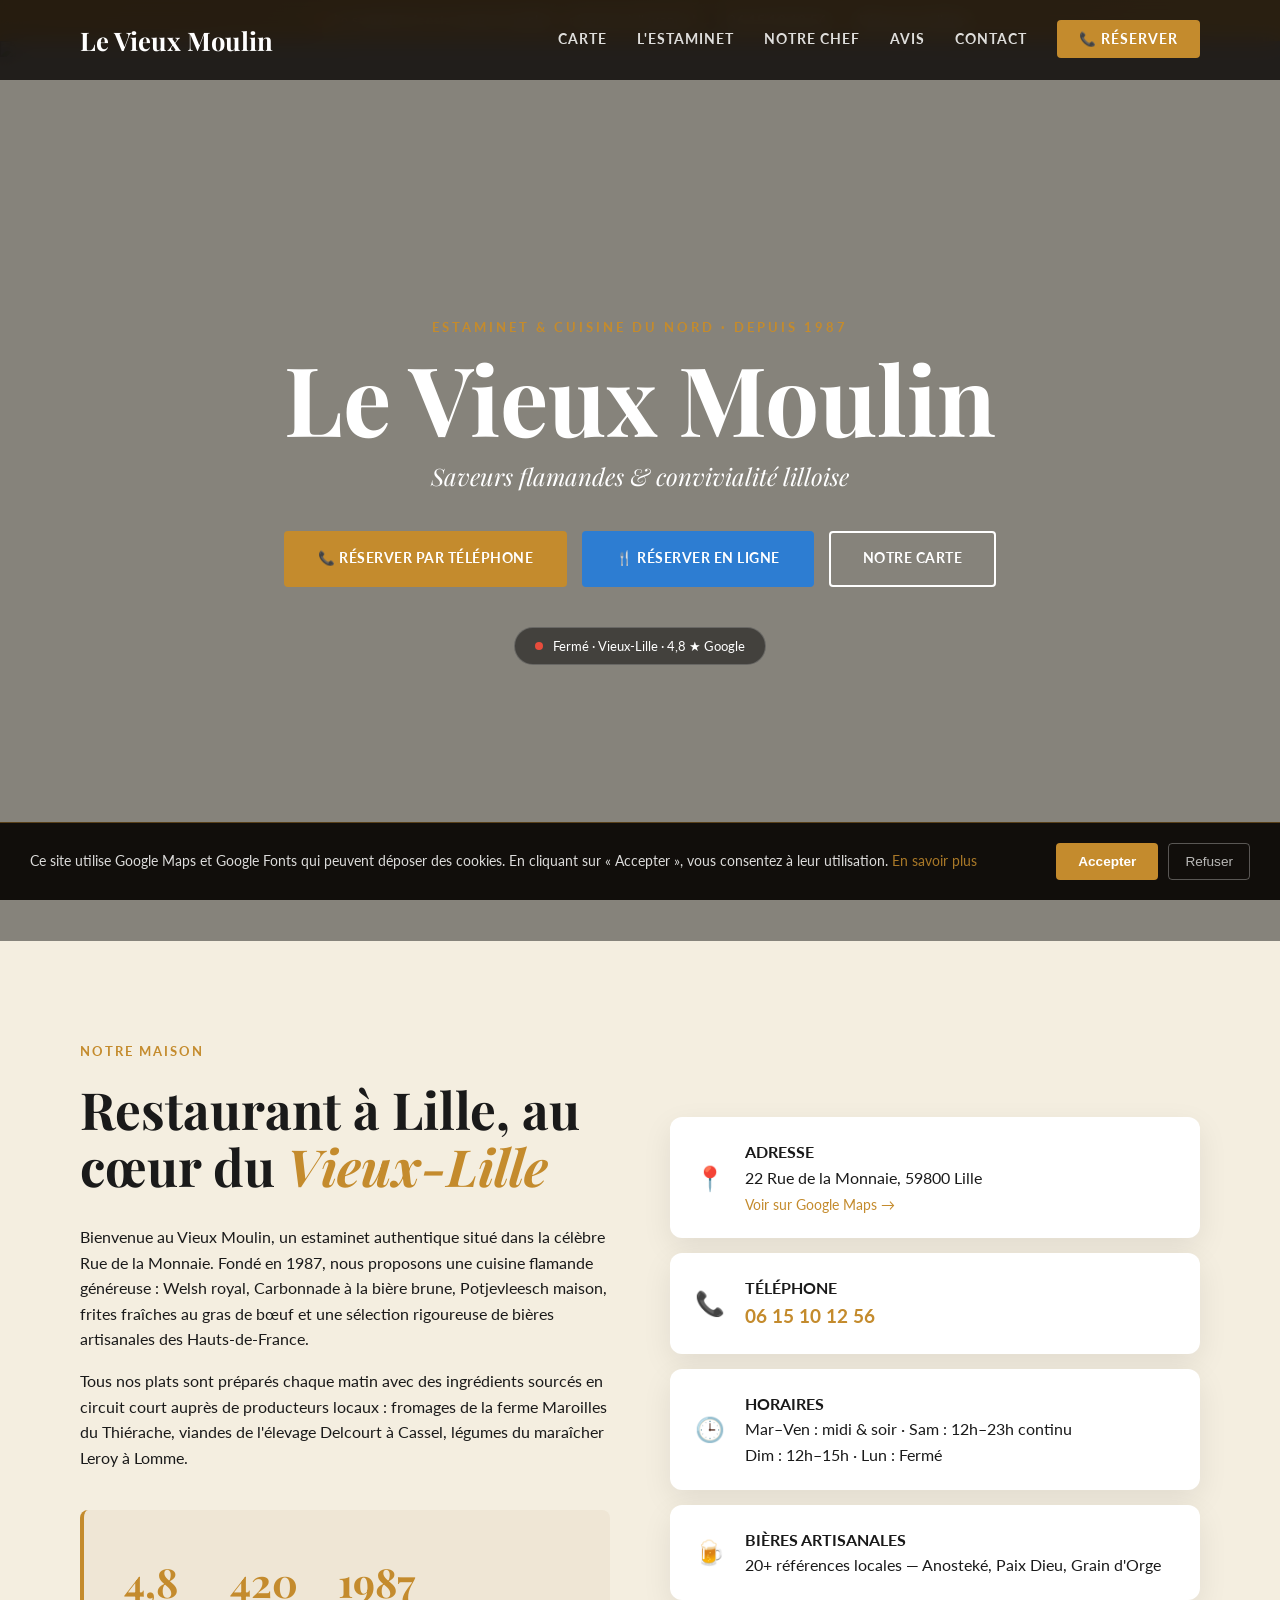
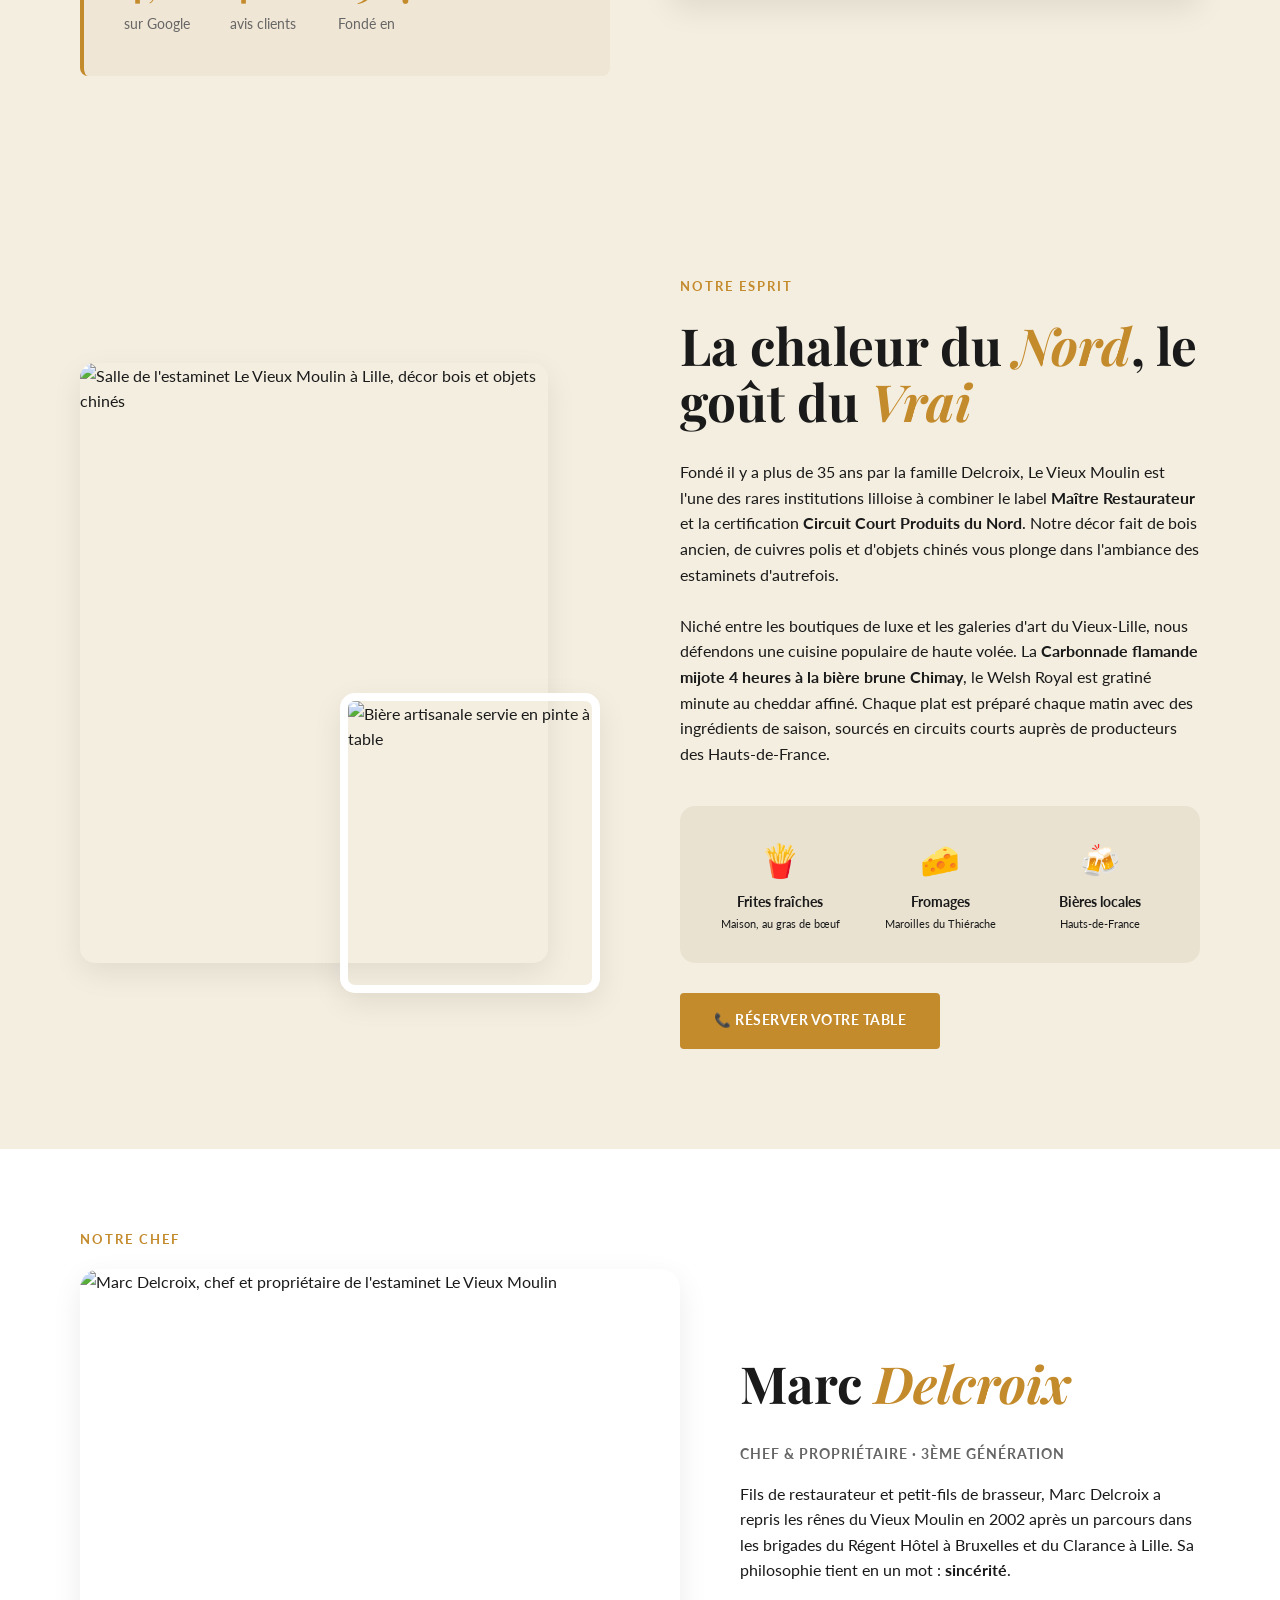
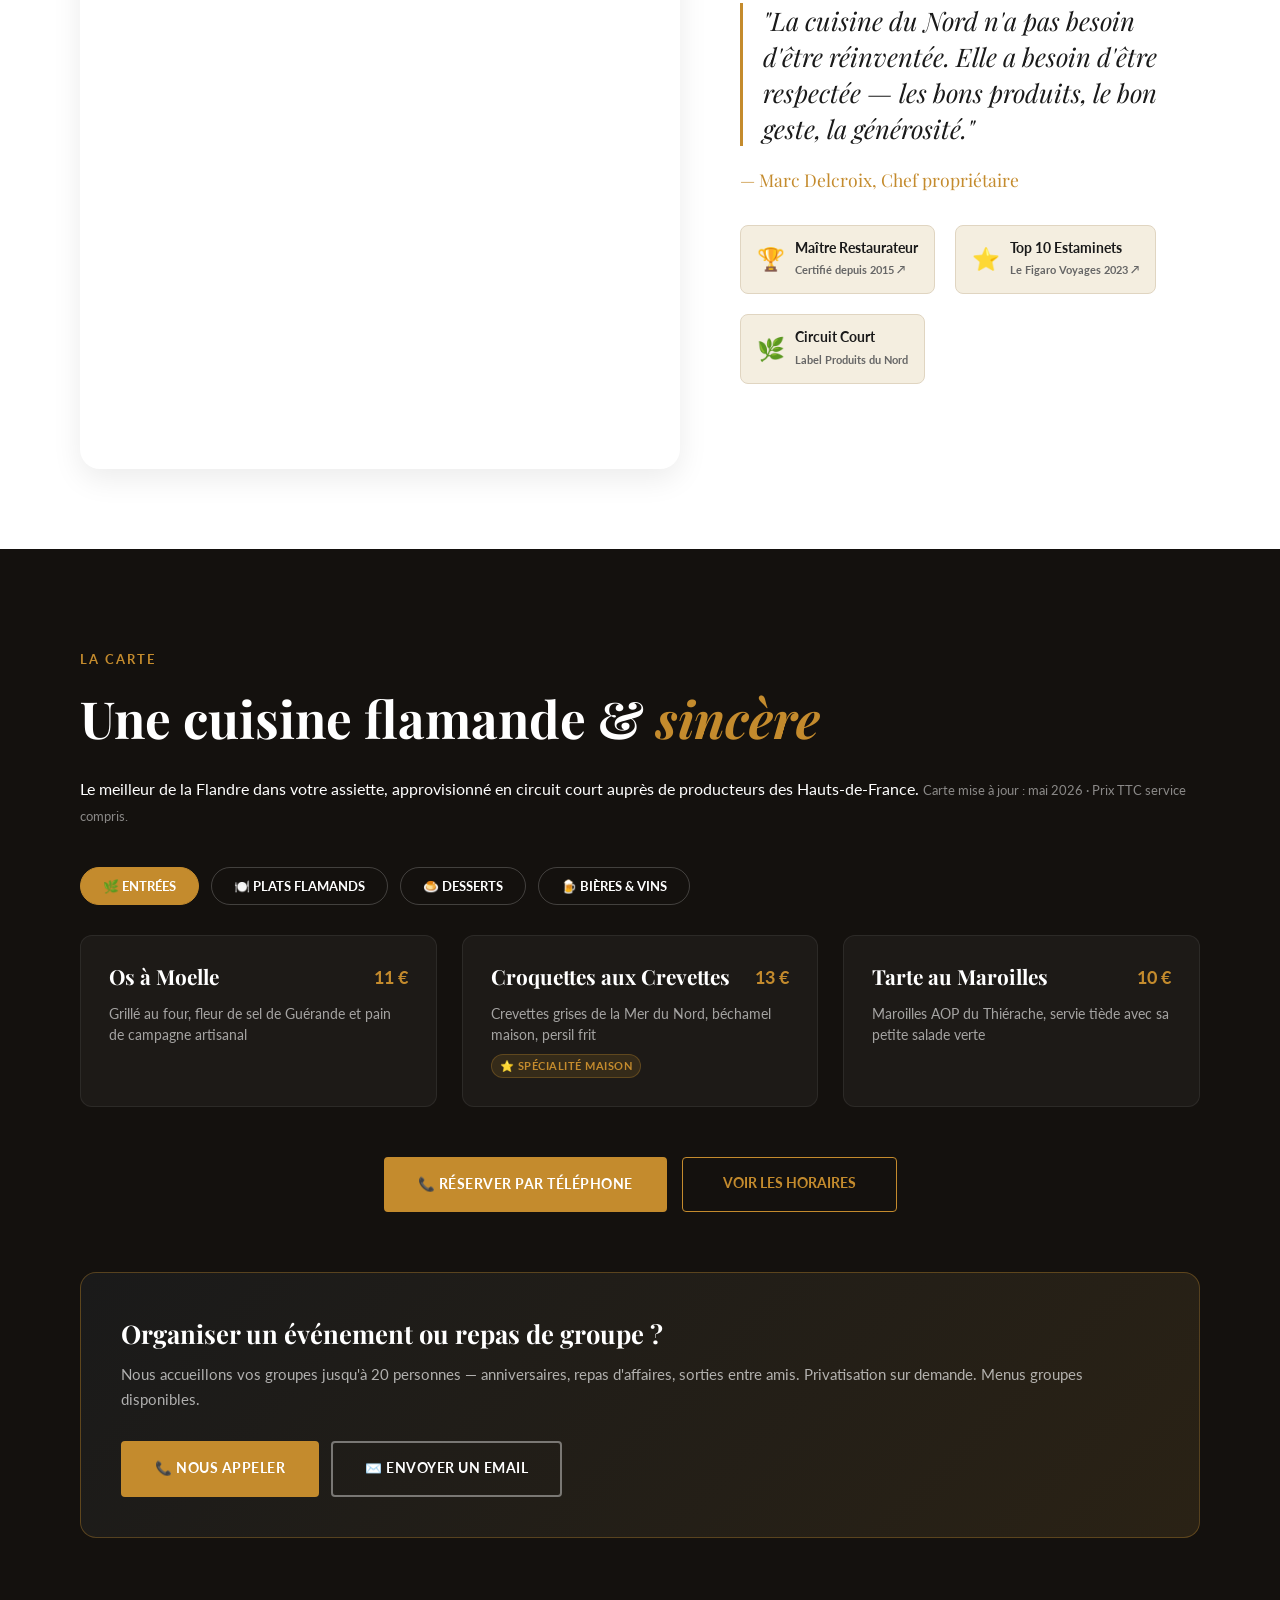
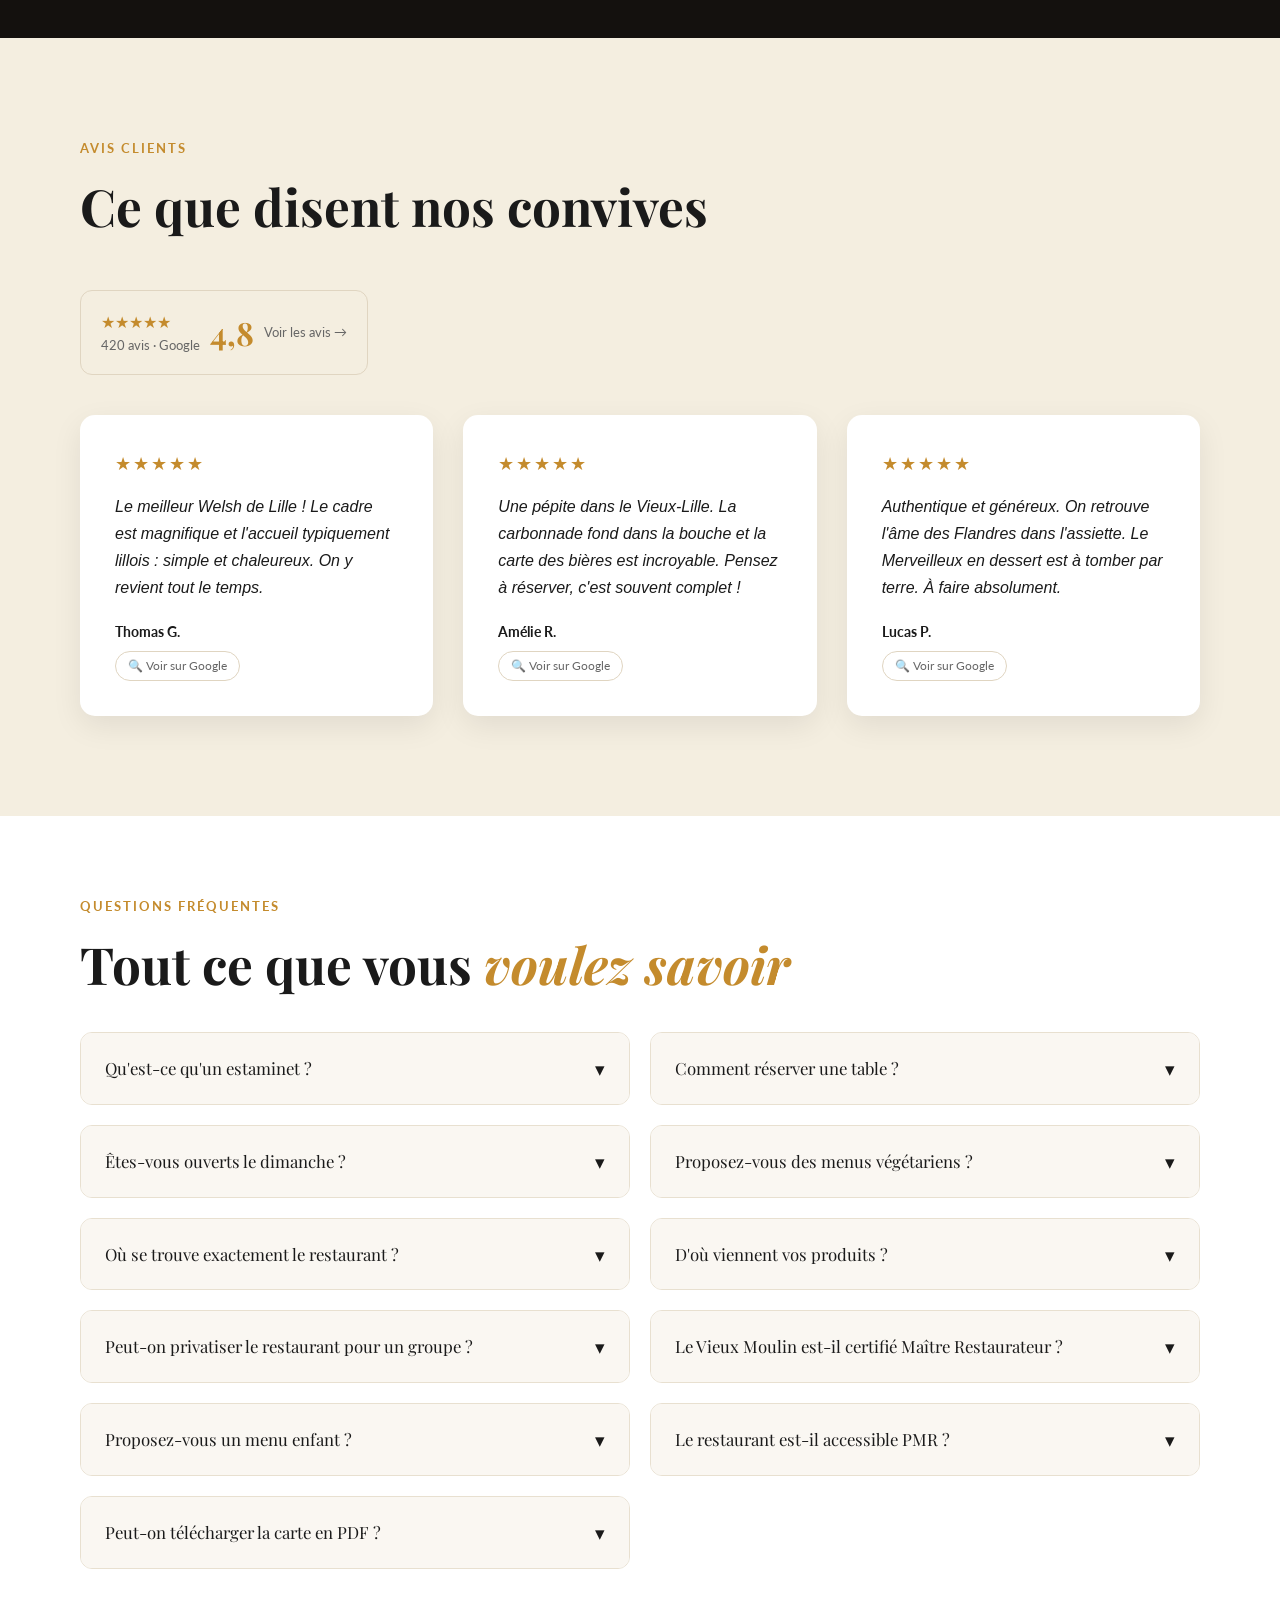
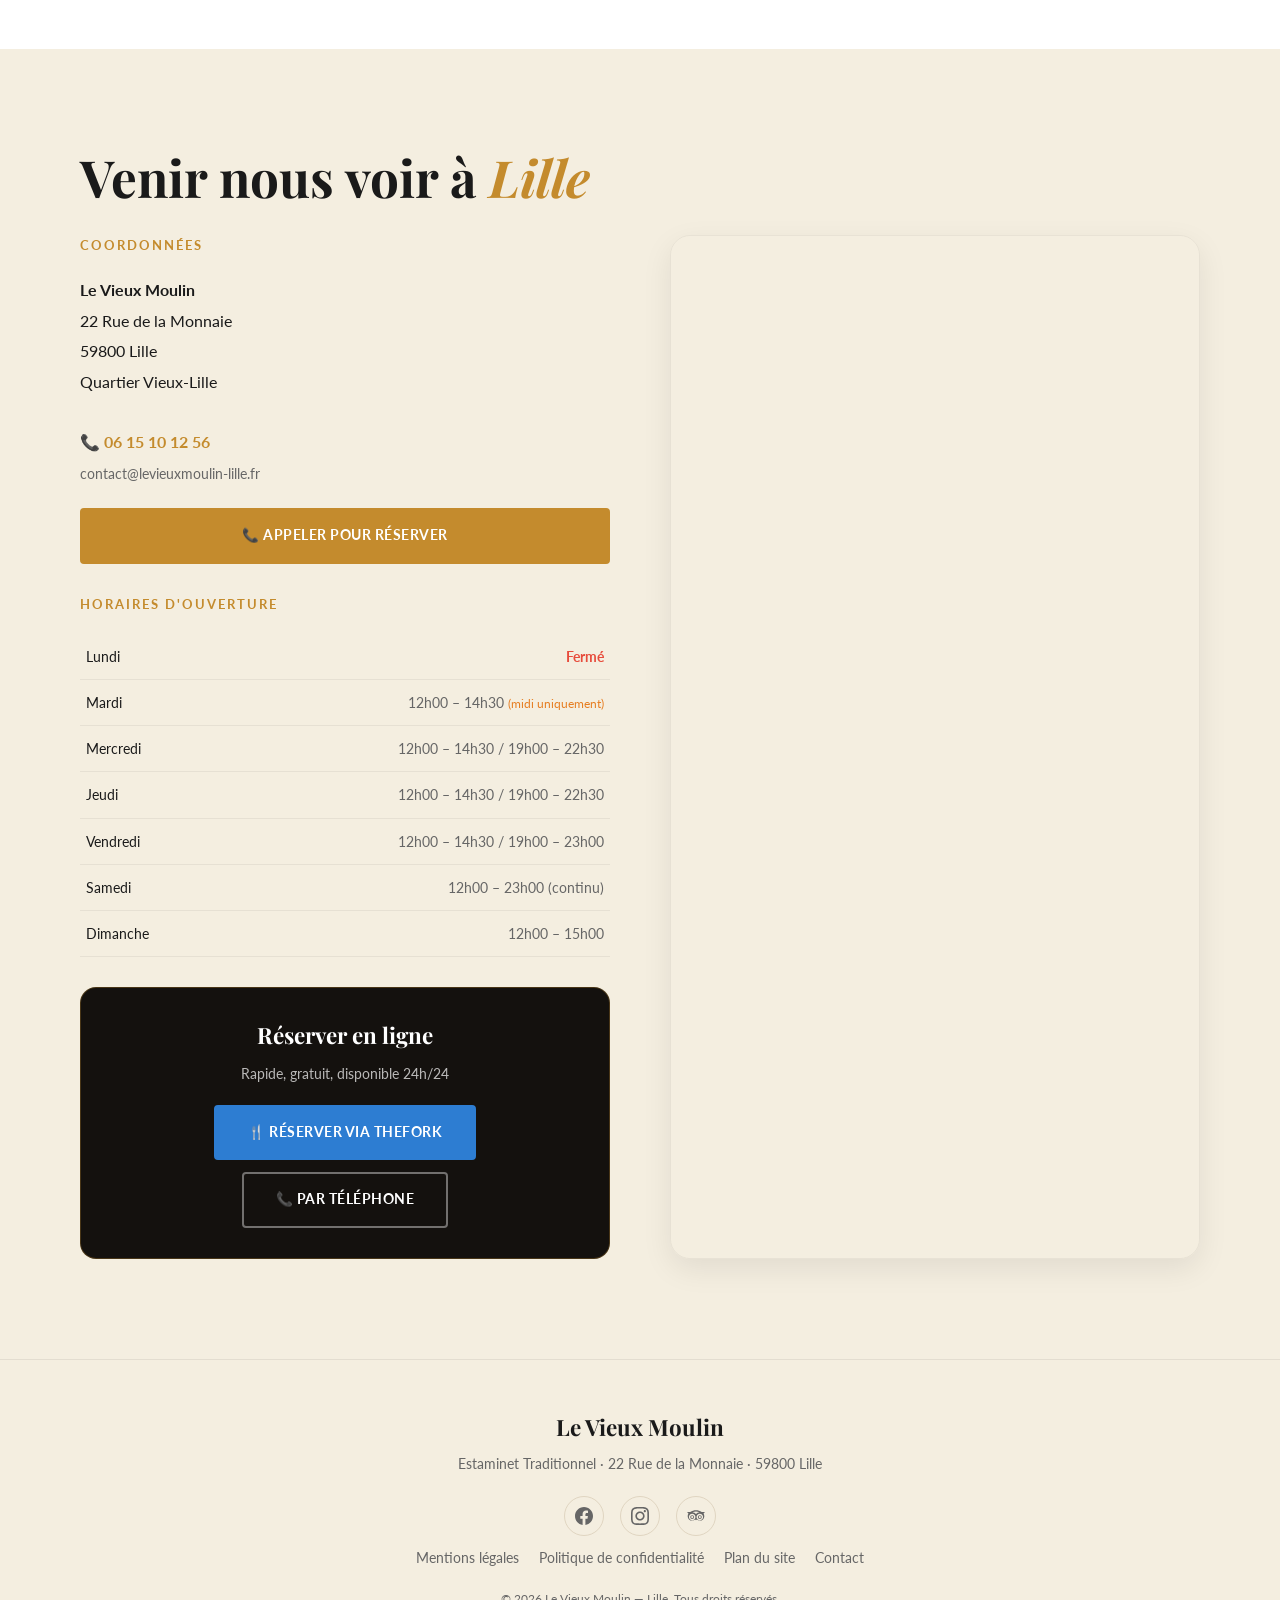
==== commit 280640ed: "Update index.html" ====
--- a/index.html
+++ b/index.html
@@ -1,234 +1,230 @@
 <!DOCTYPE html>
-<html lang="fr" prefix="og: https://ogp.me/ns#">
+<html lang="fr">
 <head>
     <meta charset="UTF-8">
     <meta name="viewport" content="width=device-width, initial-scale=1.0">
-
-    <!-- ═══════════════════════════════════════════════════
-         SEO CORE — Title / Description / Canonical
-    ════════════════════════════════════════════════════ -->
-    <!-- OPTIMISÉ : title enrichi (marque + mot-clé principal + géo + USP) -->
-    <title>Le Vieux Moulin | Estaminet Vieux-Lille depuis 1987 – Cuisine Flamande Authentique</title>
-    <!-- OPTIMISÉ : meta description avec intent transactionnel + CTA + USP -->
-    <meta name="description" content="Estaminet traditionnel au cœur du Vieux-Lille depuis 1987. Welsh, Carbonnade Flamande, Potjevleesch et bières artisanales. 4,8/5 sur 420 avis Google. Réservez au 06 15 10 12 56.">
-    <!-- NOTE : balise keywords dépréciée retirée (signal négatif potentiel) -->
-    <link rel="canonical" href="https://www.levieuxmoulin-lille.fr/">
-
-    <!-- ═══════════════════════════════════════════════════
-         GEO / GXO — Signaux géographiques renforcés
-    ════════════════════════════════════════════════════ -->
-    <!-- AJOUTÉ : hreflang pour signaler la langue/région cible -->
-    <link rel="alternate" hreflang="fr-FR" href="https://www.levieuxmoulin-lille.fr/">
-    <!-- AJOUTÉ : meta geo pour ciblage local (GEO) -->
-    <meta name="geo.region" content="FR-HDF">
-    <meta name="geo.placename" content="Lille, Vieux-Lille">
-    <meta name="geo.position" content="50.6406;3.0620">
-    <meta name="ICBM" content="50.6406, 3.0620">
-
-    <!-- ═══════════════════════════════════════════════════
-         OPEN GRAPH — Partage social enrichi (SXO)
-    ════════════════════════════════════════════════════ -->
-    <!-- OPTIMISÉ : og:type corrigé ("restaurant" invalide → "website"), image & URL ajoutés -->
-    <meta property="og:type" content="website">
-    <meta property="og:title" content="Le Vieux Moulin | Estaminet Authentique Vieux-Lille depuis 1987">
-    <meta property="og:description" content="Cuisine flamande généreuse, frites maison et bières artisanales au cœur du Vieux-Lille. 4,8/5 sur Google. Réservez votre table au 06 15 10 12 56.">
-    <meta property="og:url" content="https://www.levieuxmoulin-lille.fr/">
-    <meta property="og:image" content="https://images.unsplash.com/photo-1555396273-367ea4eb4db5?auto=format&fit=crop&w=1200&q=80">
-    <meta property="og:image:width" content="1200">
-    <meta property="og:image:height" content="630">
-    <meta property="og:image:alt" content="Intérieur chaleureux de l'estaminet Le Vieux Moulin, Vieux-Lille">
+    <title>Le Vieux Moulin | Estaminet Traditionnel Vieux-Lille depuis 1987</title>
+    <meta name="description" content="Le Vieux Moulin, estaminet lillois depuis 1987. Welsh royal, Carbonnade flamande, Merveilleux maison. 4,8/5 sur 420 avis. 22 Rue de la Monnaie, Vieux-Lille.">
+    <meta name="robots" content="index, follow">
+    <link rel="canonical" href="https://levieuxmoulin-lille.fr/">
+    <link rel="icon" type="image/svg+xml" href="data:image/svg+xml,<svg xmlns='http://www.w3.org/2000/svg' viewBox='0 0 100 100'><text y='.9em' font-size='90'>🏠</text></svg>">
+
+    <!-- Open Graph -->
+    <meta property="og:type" content="restaurant">
+    <meta property="og:title" content="Le Vieux Moulin | Estaminet Traditionnel Vieux-Lille depuis 1987">
+    <meta property="og:description" content="Estaminet authentique au cœur du Vieux-Lille. Welsh royal, Carbonnade flamande, bières artisanales. Maître Restaurateur certifié. 4,8★ sur 420 avis Google.">
+    <meta property="og:url" content="https://levieuxmoulin-lille.fr/">
     <meta property="og:locale" content="fr_FR">
-    <meta property="og:site_name" content="Le Vieux Moulin – Estaminet Lille">
-
-    <!-- AJOUTÉ : Twitter Card -->
-    <meta name="twitter:card" content="summary_large_image">
-    <meta name="twitter:title" content="Le Vieux Moulin | Estaminet Vieux-Lille depuis 1987">
-    <meta name="twitter:description" content="Cuisine flamande authentique, frites maison, bières artisanales. 4,8/5 • 420 avis Google.">
-    <meta name="twitter:image" content="https://images.unsplash.com/photo-1555396273-367ea4eb4db5?auto=format&fit=crop&w=1200&q=80">
-
-    <!-- ═══════════════════════════════════════════════════
-         JSON-LD ÉTENDU — Rich Snippets + EEAT + GEO
-    ════════════════════════════════════════════════════ -->
+    <meta property="og:site_name" content="Le Vieux Moulin">
+
+    <!-- Schema.org JSON-LD -->
     <script type="application/ld+json">
-    [
-      {
-        "@context": "https://schema.org",
-        "@type": "Restaurant",
-        "@id": "https://www.levieuxmoulin-lille.fr/#restaurant",
-        "name": "Le Vieux Moulin",
-        "alternateName": "Estaminet Le Vieux Moulin",
-        "description": "Estaminet traditionnel lillois ouvert depuis 1987, proposant une cuisine flamande authentique : Welsh, Carbonnade, Potjevleesch, frites maison au gras de bœuf et 20+ bières artisanales.",
-        "image": [
-          "https://images.unsplash.com/photo-1555396273-367ea4eb4db5?auto=format&fit=crop&w=1200&q=80",
-          "https://images.unsplash.com/photo-1550966841-3ee3ad05903b?auto=format&fit=crop&w=800&q=80"
-        ],
-        "logo": "https://www.levieuxmoulin-lille.fr/favicon.png",
-        "address": {
-          "@type": "PostalAddress",
-          "streetAddress": "22 Rue de la Monnaie",
-          "addressLocality": "Lille",
-          "addressRegion": "Hauts-de-France",
-          "postalCode": "59800",
-          "addressCountry": "FR"
+    {
+      "@context": "https://schema.org",
+      "@graph": [
+        {
+          "@type": "Restaurant",
+          "@id": "https://levieuxmoulin-lille.fr/#restaurant",
+          "name": "Le Vieux Moulin",
+          "alternateName": "Estaminet Le Vieux Moulin",
+          "description": "Estaminet traditionnel lillois fondé en 1987 par la famille Delcroix. Cuisine flamande authentique : Welsh royal, Carbonnade flamande, Potjevleesch, Waterzoï. Maître Restaurateur certifié, Top 10 Estaminets Le Figaro Voyages 2023.",
+          "url": "https://levieuxmoulin-lille.fr/",
+          "telephone": "+33615101256",
+          "email": "contact@levieuxmoulin-lille.fr",
+          "foundingDate": "1987",
+          "priceRange": "€€",
+          "servesCuisine": ["Cuisine flamande", "Cuisine du Nord", "Estaminet"],
+          "address": {
+            "@type": "PostalAddress",
+            "streetAddress": "22 Rue de la Monnaie",
+            "addressLocality": "Lille",
+            "addressRegion": "Hauts-de-France",
+            "postalCode": "59800",
+            "addressCountry": "FR"
+          },
+          "geo": {
+            "@type": "GeoCoordinates",
+            "latitude": 50.640624,
+            "longitude": 3.0620242
+          },
+          "aggregateRating": {
+            "@type": "AggregateRating",
+            "ratingValue": "4.8",
+            "reviewCount": "420",
+            "bestRating": "5",
+            "worstRating": "1"
+          },
+          "hasMap": "https://www.google.com/maps/place/Le+Vieux+Moulin,+22+Rue+de+la+Monnaie,+59800+Lille",
+          "openingHoursSpecification": [
+            {
+              "@type": "OpeningHoursSpecification",
+              "dayOfWeek": "Tuesday",
+              "opens": "12:00",
+              "closes": "14:30"
+            },
+            {
+              "@type": "OpeningHoursSpecification",
+              "dayOfWeek": ["Wednesday", "Thursday"],
+              "opens": "12:00",
+              "closes": "14:30"
+            },
+            {
+              "@type": "OpeningHoursSpecification",
+              "dayOfWeek": ["Wednesday", "Thursday"],
+              "opens": "19:00",
+              "closes": "22:30"
+            },
+            {
+              "@type": "OpeningHoursSpecification",
+              "dayOfWeek": "Friday",
+              "opens": "12:00",
+              "closes": "14:30"
+            },
+            {
+              "@type": "OpeningHoursSpecification",
+              "dayOfWeek": "Friday",
+              "opens": "19:00",
+              "closes": "23:00"
+            },
+            {
+              "@type": "OpeningHoursSpecification",
+              "dayOfWeek": "Saturday",
+              "opens": "12:00",
+              "closes": "23:00"
+            },
+            {
+              "@type": "OpeningHoursSpecification",
+              "dayOfWeek": "Sunday",
+              "opens": "12:00",
+              "closes": "15:00"
+            }
+          ],
+          "hasMenu": "https://levieuxmoulin-lille.fr/#menu",
+          "menu": "https://levieuxmoulin-lille.fr/#menu",
+          "currenciesAccepted": "EUR",
+          "paymentAccepted": "Cash, Credit Card",
+          "amenityFeature": [
+            { "@type": "LocationFeatureSpecification", "name": "Réservation recommandée", "value": true },
+            { "@type": "LocationFeatureSpecification", "name": "Groupes jusqu'à 20 personnes", "value": true },
+            { "@type": "LocationFeatureSpecification", "name": "Bières artisanales", "value": true }
+          ],
+          "award": ["Maître Restaurateur depuis 2015", "Top 10 Estaminets Le Figaro Voyages 2023", "Label Circuit Court Produits du Nord"],
+          "image": "https://images.unsplash.com/photo-1555396273-367ea4eb4db5?auto=format&fit=crop&w=1600&q=80",
+          "sameAs": [
+            "https://www.facebook.com/levieuxmoulinlille",
+            "https://www.instagram.com/levieuxmoulin_lille",
+            "https://www.tripadvisor.fr/restaurant-lille-vieux-moulin"
+          ]
         },
-        "geo": {
-          "@type": "GeoCoordinates",
-          "latitude": 50.6406,
-          "longitude": 3.0620
+        {
+          "@type": "FAQPage",
+          "mainEntity": [
+            {
+              "@type": "Question",
+              "name": "Qu'est-ce qu'un estaminet ?",
+              "acceptedAnswer": {
+                "@type": "Answer",
+                "text": "Un estaminet est un café-restaurant traditionnel du Nord de la France et de Belgique. On y sert une cuisine régionale généreuse (Welsh, Carbonnade, Potjevleesch) accompagnée de bières artisanales, dans un décor chaleureux fait de bois et d'objets anciens. Le Vieux Moulin en est une institution lilloise depuis 1987."
+              }
+            },
+            {
+              "@type": "Question",
+              "name": "Comment réserver une table au Vieux Moulin ?",
+              "acceptedAnswer": {
+                "@type": "Answer",
+                "text": "Appelez directement au 06 15 10 12 56, du mardi au dimanche. La réservation est vivement recommandée le week-end et les jours fériés. Nous acceptons les groupes jusqu'à 20 personnes sur demande. Réservation en ligne disponible via TheFork 24h/24."
+              }
+            },
+            {
+              "@type": "Question",
+              "name": "Le Vieux Moulin est-il ouvert le dimanche ?",
+              "acceptedAnswer": {
+                "@type": "Answer",
+                "text": "Oui, Le Vieux Moulin est ouvert le dimanche pour le déjeuner de 12h00 à 15h00. Le restaurant est fermé le lundi. Le mardi, service uniquement le midi de 12h00 à 14h30. Le samedi, service continu de 12h à 23h."
+              }
+            },
+            {
+              "@type": "Question",
+              "name": "Proposez-vous des menus végétariens ?",
+              "acceptedAnswer": {
+                "@type": "Answer",
+                "text": "Plusieurs plats sont végétariens ou adaptables : la Tarte au Maroilles, la Gaufre flamande et notre sélection de fromages. N'hésitez pas à nous appeler pour adapter le menu à vos contraintes alimentaires."
+              }
+            },
+            {
+              "@type": "Question",
+              "name": "Où se trouve Le Vieux Moulin à Lille ?",
+              "acceptedAnswer": {
+                "@type": "Answer",
+                "text": "Le Vieux Moulin est situé au 22 Rue de la Monnaie, au cœur du Vieux-Lille, à deux pas de la place du Lion d'Or. Accès : métro Rihour (5 min à pied), parking République ou parking du Vieux-Lille."
+              }
+            },
+            {
+              "@type": "Question",
+              "name": "D'où viennent les produits du Vieux Moulin ?",
+              "acceptedAnswer": {
+                "@type": "Answer",
+                "text": "Le Vieux Moulin travaille en circuit court avec des producteurs des Hauts-de-France : Maroilles AOP du Thiérache, viandes de l'élevage Delcourt à Cassel, légumes du maraîcher Leroy à Lomme, bières de la Brasserie du Pays Flamand (Anosteké) et de la Brasserie Grain d'Orge à Ronchin."
+              }
+            },
+            {
+              "@type": "Question",
+              "name": "Peut-on privatiser Le Vieux Moulin pour un groupe ou un événement ?",
+              "acceptedAnswer": {
+                "@type": "Answer",
+                "text": "Oui, Le Vieux Moulin accueille des groupes jusqu'à 20 personnes sur demande. Pour une privatisation ou un événement d'entreprise, contactez-nous au 06 15 10 12 56 ou par email à contact@levieuxmoulin-lille.fr."
+              }
+            },
+            {
+              "@type": "Question",
+              "name": "Le Vieux Moulin est-il certifié Maître Restaurateur ?",
+              "acceptedAnswer": {
+                "@type": "Answer",
+                "text": "Oui, Le Vieux Moulin est certifié Maître Restaurateur depuis 2015, un label national garantissant la cuisine fait-maison à partir de produits bruts. C'est l'un des rares estaminets lillois à détenir cette certification."
+              }
+            },
+            {
+              "@type": "Question",
+              "name": "Y a-t-il une terrasse au Vieux Moulin ?",
+              "acceptedAnswer": {
+                "@type": "Answer",
+                "text": "Renseignez-vous directement au 06 15 10 12 56 pour les disponibilités en terrasse selon la saison. Notre salle principale offre un cadre chaleureux avec décor estaminet authentique tout au long de l'année."
+              }
+            },
+            {
+              "@type": "Question",
+              "name": "Le Vieux Moulin est-il accessible aux personnes à mobilité réduite ?",
+              "acceptedAnswer": {
+                "@type": "Answer",
+                "text": "Pour toute question d'accessibilité PMR, n'hésitez pas à nous contacter au 06 15 10 12 56 avant votre visite afin que nous puissions vous accueillir dans les meilleures conditions."
+              }
+            }
+          ]
         },
-        "url": "https://www.levieuxmoulin-lille.fr",
-        "telephone": "+33615101256",
-        "email": "contact@levieuxmoulin-lille.fr",
-        "priceRange": "$$",
-        "currenciesAccepted": "EUR",
-        "paymentAccepted": "Cash, Credit Card",
-        "servesCuisine": ["Flamande", "Française du Nord", "Belge"],
-        "hasMenu": "https://www.levieuxmoulin-lille.fr/#menu",
-        "foundingDate": "1987",
-        "openingHoursSpecification": [
-          {
-            "@type": "OpeningHoursSpecification",
-            "dayOfWeek": ["Tuesday"],
-            "opens": "12:00",
-            "closes": "14:30"
-          },
-          {
-            "@type": "OpeningHoursSpecification",
-            "dayOfWeek": ["Wednesday", "Thursday", "Friday"],
-            "opens": "12:00",
-            "closes": "14:30"
-          },
-          {
-            "@type": "OpeningHoursSpecification",
-            "dayOfWeek": ["Wednesday", "Thursday"],
-            "opens": "19:00",
-            "closes": "22:30"
-          },
-          {
-            "@type": "OpeningHoursSpecification",
-            "dayOfWeek": ["Friday"],
-            "opens": "19:00",
-            "closes": "23:00"
-          },
-          {
-            "@type": "OpeningHoursSpecification",
-            "dayOfWeek": ["Saturday"],
-            "opens": "12:00",
-            "closes": "23:00"
-          },
-          {
-            "@type": "OpeningHoursSpecification",
-            "dayOfWeek": ["Sunday"],
-            "opens": "12:00",
-            "closes": "14:30"
-          }
-        ],
-        "aggregateRating": {
-          "@type": "AggregateRating",
-          "ratingValue": "4.8",
-          "reviewCount": "420",
-          "bestRating": "5",
-          "worstRating": "1"
-        },
-        "review": [
-          {
-            "@type": "Review",
-            "author": { "@type": "Person", "name": "Thomas G." },
-            "reviewRating": { "@type": "Rating", "ratingValue": "5", "bestRating": "5" },
-            "reviewBody": "Le meilleur Welsh de Lille ! Le cadre est magnifique et l'accueil typiquement lillois : simple et chaleureux. On y revient tout le temps.",
-            "datePublished": "2025-11-15"
-          },
-          {
-            "@type": "Review",
-            "author": { "@type": "Person", "name": "Amélie R." },
-            "reviewRating": { "@type": "Rating", "ratingValue": "5", "bestRating": "5" },
-            "reviewBody": "Une pépite dans le Vieux-Lille. La carbonnade fond dans la bouche et la carte des bières est incroyable. Pensez à réserver !",
-            "datePublished": "2025-12-03"
-          },
-          {
-            "@type": "Review",
-            "author": { "@type": "Person", "name": "Lucas P." },
-            "reviewRating": { "@type": "Rating", "ratingValue": "5", "bestRating": "5" },
-            "reviewBody": "Authentique et généreux. On retrouve l'âme des Flandres dans l'assiette. Le Merveilleux en dessert est à tomber par terre.",
-            "datePublished": "2026-01-20"
-          }
-        ],
-        "amenityFeature": [
-          { "@type": "LocationFeatureSpecification", "name": "Terrasse", "value": false },
-          { "@type": "LocationFeatureSpecification", "name": "Accessible PMR", "value": true },
-          { "@type": "LocationFeatureSpecification", "name": "Réservation recommandée", "value": true }
-        ],
-        "sameAs": [
-          "https://www.facebook.com/levieuxmoulinlille",
-          "https://www.instagram.com/levieuxmoulinlille",
-          "https://www.tripadvisor.fr/Restaurant_Review-Le_Vieux_Moulin"
-        ]
-      },
-      {
-        "@context": "https://schema.org",
-        "@type": "FAQPage",
-        "mainEntity": [
-          {
-            "@type": "Question",
-            "name": "Comment réserver une table au Vieux Moulin à Lille ?",
-            "acceptedAnswer": {
-              "@type": "Answer",
-              "text": "Vous pouvez réserver par téléphone au 06 15 10 12 56, du mardi au dimanche. La réservation est fortement conseillée le week-end."
-            }
-          },
-          {
-            "@type": "Question",
-            "name": "Quels sont les horaires du Vieux Moulin ?",
-            "acceptedAnswer": {
-              "@type": "Answer",
-              "text": "Le restaurant est ouvert du mardi au dimanche pour le déjeuner (12h–14h30). Le service du soir est assuré du mercredi au vendredi (19h–22h30/23h) et le samedi en continu de 12h à 23h. Fermé le lundi."
-            }
-          },
-          {
-            "@type": "Question",
-            "name": "Où se trouve l'estaminet Le Vieux Moulin à Lille ?",
-            "acceptedAnswer": {
-              "@type": "Answer",
-              "text": "Le Vieux Moulin est situé au 22 Rue de la Monnaie, 59800 Lille, dans le quartier historique du Vieux-Lille, à quelques pas de la Place du Lion d'Or."
-            }
-          },
-          {
-            "@type": "Question",
-            "name": "Quelles spécialités flamandes propose Le Vieux Moulin ?",
-            "acceptedAnswer": {
-              "@type": "Answer",
-              "text": "La carte propose les grands classiques de la cuisine du Nord : Welsh Royal au cheddar affiné, Carbonnade Flamande à la bière brune, Potjevleesch maison, Tarte au Maroilles, Merveilleux et Gaufre Flamande à la vergeoise."
-            }
-          }
-        ]
-      },
-      {
-        "@context": "https://schema.org",
-        "@type": "BreadcrumbList",
-        "itemListElement": [
-          { "@type": "ListItem", "position": 1, "name": "Accueil", "item": "https://www.levieuxmoulin-lille.fr/" },
-          { "@type": "ListItem", "position": 2, "name": "Notre Carte", "item": "https://www.levieuxmoulin-lille.fr/#menu" },
-          { "@type": "ListItem", "position": 3, "name": "Contact & Horaires", "item": "https://www.levieuxmoulin-lille.fr/#contact" }
-        ]
-      }
-    ]
+        {
+          "@type": "Person",
+          "@id": "https://levieuxmoulin-lille.fr/#marc-delcroix",
+          "name": "Marc Delcroix",
+          "jobTitle": "Chef propriétaire",
+          "description": "Fils de restaurateur et petit-fils de brasseur, Marc Delcroix dirige Le Vieux Moulin depuis 2002, 3ème génération de la famille Delcroix. Ancien des brigades du Régent Hôtel à Bruxelles et du Clarance à Lille.",
+          "worksFor": { "@id": "https://levieuxmoulin-lille.fr/#restaurant" }
+        }
+      ]
+    }
     </script>
 
-    <!-- ═══════════════════════════════════════════════════
-         PERFORMANCE — Preconnect / Favicon / Fonts
-    ════════════════════════════════════════════════════ -->
-    <!-- AJOUTÉ : preconnect pour accélérer le chargement des fonts (Core Web Vitals) -->
+    <!-- Google Analytics 4 — remplacer G-XXXXXXXXXX par votre ID de mesure -->
+    <!-- <script async src="https://www.googletagmanager.com/gtag/js?id=G-XXXXXXXXXX"></script>
+    <script>window.dataLayer=window.dataLayer||[];function gtag(){dataLayer.push(arguments);}gtag('js',new Date());gtag('config','G-XXXXXXXXXX');</script> -->
+
     <link rel="preconnect" href="https://fonts.googleapis.com">
     <link rel="preconnect" href="https://fonts.gstatic.com" crossorigin>
-    <link rel="preconnect" href="https://images.unsplash.com">
-    <link rel="icon" type="image/png" href="favicon.png">
     <link href="https://fonts.googleapis.com/css2?family=Playfair+Display:ital,wght@0,400;0,700;1,400;1,700&family=Lato:wght@300;400;700&display=swap" rel="stylesheet">
-
     <style>
         html { scroll-behavior: smooth; }
-
         :root {
             --primary: #c48b2d;
+            --primary-dark: #a8721e;
             --bg-cream: #f4eee0;
             --text-dark: #1a1a1a;
             --text-light: #666;
@@ -237,752 +233,720 @@
             --font-title: 'Playfair Display', serif;
             --font-body: 'Lato', sans-serif;
             --shadow: 0 10px 30px rgba(0,0,0,0.08);
-        }
-
+            --shadow-hover: 0 16px 40px rgba(0,0,0,0.14);
+            --nav-height: 80px;
+            --page-padding: 40px;
+        }
         * { margin: 0; padding: 0; box-sizing: border-box; }
-        body { font-family: var(--font-body); background-color: var(--bg-cream); color: var(--text-dark); line-height: 1.6; padding-bottom: 60px; }
-        h1, h2, h3 { font-family: var(--font-title); }
+        body { font-family: var(--font-body); background-color: var(--bg-cream); color: var(--text-dark); line-height: 1.6; }
+        h1, h2, h3, h4 { font-family: var(--font-title); }
         a { text-decoration: none; color: inherit; transition: 0.3s; }
         ul { list-style: none; }
-        .container { max-width: 1200px; margin: 0 auto; padding: 0 20px; }
-        /* AJOUTÉ : focus visible pour l'accessibilité (EEAT / Core Web Vitals) */
-        a:focus-visible, button:focus-visible { outline: 3px solid var(--primary); outline-offset: 3px; border-radius: 4px; }
-
-        /* NAVIGATION */
-        nav {
-            position: relative;
-            z-index: 100;
-            padding: 18px 0;
-            background: rgba(0,0,0,0.25);
-            backdrop-filter: blur(4px);
-            -webkit-backdrop-filter: blur(4px);
-            border-bottom: 1px solid rgba(255,255,255,0.07);
-        }
-        .nav-inner { display: flex; justify-content: space-between; align-items: center; color: var(--white); }
-        .logo { font-size: 1.8rem; font-weight: 700; font-family: var(--font-title); color: var(--white); }
-        .nav-links { display: flex; gap: 28px; font-weight: 700; font-size: 0.85rem; letter-spacing: 1px; text-transform: uppercase; align-items: center; }
-        .nav-links a { color: rgba(255,255,255,0.9); transition: color 0.2s; }
-        .nav-links a:hover { color: var(--primary); }
-        .btn-nav { background: var(--primary); padding: 11px 22px; border-radius: 4px; color: white !important; white-space: nowrap; }
-        .btn-nav:hover { background: #d4972f; }
-
-        /* Trust bar — dans le hero, tout en haut */
-        .trust-bar {
-            position: relative; z-index: 101;
-            background: rgba(0,0,0,0.55);
-            backdrop-filter: blur(4px);
-            -webkit-backdrop-filter: blur(4px);
-            border-bottom: 1px solid rgba(255,255,255,0.08);
-            color: rgba(255,255,255,0.82);
-            padding: 9px 20px;
-            font-size: 0.78rem; letter-spacing: 0.4px;
-            display: flex; justify-content: center; align-items: center;
-            flex-wrap: wrap; gap: 4px 22px;
-        }
-        .trust-bar span { white-space: nowrap; }
+        img { display: block; }
+
+        .container {
+            max-width: 1200px;
+            margin: 0 auto;
+            padding-left: var(--page-padding);
+            padding-right: var(--page-padding);
+        }
+
+        .section-padding { padding: 100px 0; }
+
+        @media (max-width: 600px) {
+            :root { --page-padding: 20px; }
+            .section-padding { padding: 60px 0; }
+        }
+        @media (min-width: 601px) and (max-width: 968px) {
+            :root { --page-padding: 28px; }
+            .section-padding { padding: 70px 0; }
+        }
+
+        /* NAV */
+        nav { position: fixed; top: 0; width: 100%; z-index: 1000; height: var(--nav-height); display: flex; align-items: center; background: rgba(20,17,14,0.88); backdrop-filter: blur(10px); -webkit-backdrop-filter: blur(10px); transition: background 0.4s, box-shadow 0.4s; }
+        nav.scrolled { background: rgba(14,11,8,0.98); box-shadow: 0 2px 24px rgba(0,0,0,0.4); }
+        .nav-inner { display: flex; justify-content: space-between; align-items: center; color: var(--white); width: 100%; }
+        .logo { font-size: 1.6rem; font-weight: 700; font-family: var(--font-title); }
+        .nav-links { display: flex; gap: 30px; font-weight: 700; font-size: 0.85rem; letter-spacing: 1px; text-transform: uppercase; align-items: center; }
+        .nav-links a { opacity: 0.85; }
+        .nav-links a:hover { opacity: 1; color: var(--primary); }
+        .btn-nav { background: var(--primary); padding: 11px 22px; border-radius: 4px; opacity: 1 !important; }
+        .btn-nav:hover { background: var(--primary-dark) !important; color: white !important; }
+        .hamburger { display: none; flex-direction: column; gap: 5px; cursor: pointer; padding: 8px; background: none; border: none; z-index: 1100; }
+        .hamburger span { display: block; width: 24px; height: 2px; background: white; border-radius: 2px; transition: 0.3s; }
+        .hamburger.open span:nth-child(1) { transform: rotate(45deg) translate(5px,5px); }
+        .hamburger.open span:nth-child(2) { opacity: 0; }
+        .hamburger.open span:nth-child(3) { transform: rotate(-45deg) translate(5px,-5px); }
+        .mobile-nav { display: none; position: fixed; inset: 0; background: rgba(14,11,8,0.97); z-index: 1050; flex-direction: column; align-items: center; justify-content: center; gap: 40px; }
+        .mobile-nav.open { display: flex; }
+        .mobile-nav a { font-family: var(--font-title); font-size: 2.2rem; color: white; text-align: center; }
+        .mobile-nav a:hover { color: var(--primary); }
+        .mobile-nav .btn-primary { font-size: 1rem; font-family: var(--font-body); }
 
         /* HERO */
-        .hero {
-            min-height: 100vh;
-            position: relative;
-            display: flex; flex-direction: column;
-            overflow: hidden;
-        }
-        .hero-bg {
-            position: absolute; inset: 0;
-            background: url('https://images.unsplash.com/photo-1555396273-367ea4eb4db5?auto=format&fit=crop&q=80') center/cover no-repeat;
-            transform: scale(1.04);
-            transition: transform 8s ease-out;
-            z-index: 0;
-        }
-        .hero-bg::after {
-            content: '';
-            position: absolute; inset: 0;
-            background: linear-gradient(
-                to bottom,
-                rgba(10,8,5,0.55) 0%,
-                rgba(10,8,5,0.2) 50%,
-                rgba(10,8,5,0.7) 100%
-            );
-        }
-        .hero-content {
-            position: relative; z-index: 2;
-            flex: 1; display: flex; flex-direction: column;
-            align-items: center; justify-content: center;
-            text-align: center; color: var(--white);
-            padding: 60px 20px 40px;
-            max-width: 860px; margin: 0 auto; width: 100%;
-        }
-        .hero-eyebrow {
-            display: inline-flex; align-items: center; gap: 10px;
-            border: 1px solid rgba(196,139,45,0.5);
-            background: rgba(196,139,45,0.12);
-            color: #e8b86d;
-            padding: 7px 18px; border-radius: 40px;
-            font-size: 0.75rem; letter-spacing: 2.5px; text-transform: uppercase; font-weight: 700;
-            margin-bottom: 28px;
-        }
-        .hero-eyebrow-dot { width: 5px; height: 5px; background: var(--primary); border-radius: 50%; }
-        .hero h1 {
-            font-size: clamp(3.5rem, 8vw, 7rem);
-            line-height: 1.0; margin-bottom: 8px;
-            letter-spacing: -1px;
-        }
-        .hero-divider {
-            width: 50px; height: 2px; background: var(--primary);
-            margin: 22px auto; border-radius: 2px;
-        }
-        .hero-sub {
-            font-size: clamp(1rem, 2.2vw, 1.35rem);
-            font-family: var(--font-title); font-style: italic;
-            opacity: 0.88; margin-bottom: 40px; line-height: 1.5;
-        }
-        .hero-btns { display: flex; gap: 16px; justify-content: center; flex-wrap: wrap; }
-        .btn {
-            padding: 14px 32px; border-radius: 4px; font-weight: 700;
-            text-transform: uppercase; letter-spacing: 0.8px;
-            display: inline-flex; align-items: center; gap: 10px;
-            cursor: pointer; font-size: 0.85rem; transition: 0.25s;
-        }
-        .btn-primary { background: var(--primary); color: white; }
-        .btn-primary:hover { background: #d4972f; transform: translateY(-1px); }
-        .btn-outline { border: 2px solid rgba(255,255,255,0.7); color: white; }
-        .btn-outline:hover { border-color: white; background: rgba(255,255,255,0.1); }
-        .badge-status {
-            margin-top: 44px; display: inline-flex; align-items: center; gap: 10px;
-            background: rgba(0,0,0,0.4); padding: 9px 22px; border-radius: 50px;
-            font-size: 0.78rem; border: 1px solid rgba(255,255,255,0.15);
-            backdrop-filter: blur(6px);
-        }
-        .dot { width: 7px; height: 7px; background: #4caf50; border-radius: 50%; box-shadow: 0 0 0 3px rgba(76,175,80,0.25); animation: pulse-dot 2s infinite; }
-        @keyframes pulse-dot { 0%,100% { box-shadow: 0 0 0 3px rgba(76,175,80,0.25); } 50% { box-shadow: 0 0 0 6px rgba(76,175,80,0.1); } }
-        /* Scroll indicator */
-        .hero-scroll {
-            position: relative; z-index: 2;
-            padding-bottom: 28px; text-align: center; color: rgba(255,255,255,0.4);
-            font-size: 0.7rem; letter-spacing: 2px; text-transform: uppercase;
-        }
-        .hero-scroll-line {
-            width: 1px; height: 40px; background: linear-gradient(to bottom, rgba(255,255,255,0.4), transparent);
-            margin: 8px auto 0;
-        }
-
-        /* SECTION INTRO */
-        .section-padding { padding: 100px 0; }
-        .section-padding.container { padding-left: 20px; padding-right: 20px; }
+        .hero { height: 100vh; min-height: 600px; position: relative; display: flex; align-items: center; justify-content: center; text-align: center; color: var(--white); overflow: hidden; }
+        .hero-bg { position: absolute; inset: 0; z-index: 0; }
+        .hero-bg img { width: 100%; height: 100%; object-fit: cover; object-position: center; }
+        .hero-bg::after { content: ''; position: absolute; inset: 0; background: rgba(0,0,0,0.45); }
+        .hero-content { position: relative; z-index: 1; max-width: 800px; padding: 0 var(--page-padding); }
+        .hero-label { text-transform: uppercase; letter-spacing: 3px; font-size: 0.8rem; color: var(--primary); margin-bottom: 12px; display: block; font-weight: bold; }
+        .hero h1 { font-size: clamp(3rem,8vw,6rem); margin-bottom: 12px; line-height: 1; }
+        .hero p { font-size: clamp(1rem,2.5vw,1.5rem); font-family: var(--font-title); font-style: italic; margin-bottom: 35px; }
+        .hero-btns { display: flex; gap: 15px; justify-content: center; flex-wrap: wrap; }
+        .btn { padding: 15px 32px; border-radius: 4px; font-weight: bold; text-transform: uppercase; display: inline-flex; align-items: center; gap: 10px; font-size: 0.85rem; letter-spacing: 0.5px; cursor: pointer; transition: all 0.25s; }
+        .btn-primary { background: var(--primary); color: white; border: 2px solid var(--primary); }
+        .btn-primary:hover { background: var(--primary-dark); border-color: var(--primary-dark); transform: translateY(-1px); }
+        .btn-outline { border: 2px solid white; color: white; }
+        .btn-outline:hover { background: white; color: var(--text-dark); }
+        .btn-booking { background: #2d7dd2; color: white; border: 2px solid #2d7dd2; }
+        .btn-booking:hover { background: #1a6abf; border-color: #1a6abf; transform: translateY(-1px); }
+        .badge-status { margin-top: 40px; display: inline-flex; align-items: center; gap: 10px; background: rgba(0,0,0,0.5); padding: 8px 20px; border-radius: 50px; font-size: 0.8rem; border: 1px solid rgba(255,255,255,0.2); }
+        .dot { width: 8px; height: 8px; background: #4caf50; border-radius: 50%; animation: pulse 2s infinite; flex-shrink: 0; }
+        @keyframes pulse { 0%,100%{ box-shadow: 0 0 0 0 rgba(76,175,80,0.4);} 50%{ box-shadow: 0 0 0 6px rgba(76,175,80,0);} }
+
+        /* UTILITAIRES */
+        .label { color: var(--primary); text-transform: uppercase; font-weight: bold; letter-spacing: 2px; font-size: 0.8rem; margin-bottom: 20px; display: block; }
+        .section-title { font-size: clamp(2rem,4vw,3.5rem); line-height: 1.1; margin-bottom: 30px; }
+        .section-title em { color: var(--primary); font-style: italic; }
+
+        /* INTRO */
         .intro-grid { display: grid; grid-template-columns: 1fr 1fr; gap: 60px; align-items: center; }
-        .label { color: var(--primary); text-transform: uppercase; font-weight: bold; letter-spacing: 2px; font-size: 0.8rem; margin-bottom: 20px; display: block; }
-        .section-title { font-size: 3.5rem; line-height: 1.1; margin-bottom: 30px; }
-        .section-title em { color: var(--primary); font-style: italic; }
-        .stats-box { background: #efe6d5; padding: 30px 40px; border-radius: 8px; display: flex; gap: 30px; margin-top: 40px; border-left: 4px solid var(--primary); flex-wrap: wrap; }
-        .stat-item h3 { font-size: 2.5rem; color: var(--primary); line-height: 1; }
-
-        /* Hero entrance animation */
-        .hero-eyebrow { animation: fadeUp 0.7s ease both 0.1s; }
-        .hero h1 { animation: fadeUp 0.7s ease both 0.25s; }
-        .hero-divider { animation: fadeUp 0.5s ease both 0.4s; }
-        .hero-sub { animation: fadeUp 0.6s ease both 0.45s; }
-        .hero-btns { animation: fadeUp 0.6s ease both 0.55s; }
-        .badge-status { animation: fadeUp 0.6s ease both 0.7s; }
-        @keyframes fadeUp { from { opacity: 0; transform: translateY(18px); } to { opacity: 1; transform: translateY(0); } }
+        .stats-box { background: #efe6d5; padding: 40px; border-radius: 8px; display: flex; gap: 40px; margin-top: 40px; border-left: 4px solid var(--primary); flex-wrap: wrap; }
+        .stat-item h3 { font-size: 2.5rem; color: var(--primary); }
+        .stat-item p { font-size: 0.85rem; color: var(--text-light); }
         .info-cards { display: flex; flex-direction: column; gap: 15px; }
-        .info-card { background: white; padding: 25px; border-radius: 12px; display: flex; align-items: center; gap: 20px; box-shadow: var(--shadow); }
+        .info-card { background: white; padding: 22px 25px; border-radius: 12px; display: flex; align-items: center; gap: 20px; box-shadow: var(--shadow); transition: box-shadow 0.3s, transform 0.3s; }
+        .info-card:hover { box-shadow: var(--shadow-hover); transform: translateY(-2px); }
         .info-card .icon { font-size: 1.5rem; }
 
-        /* SECTION HISTOIRE */
-        .history-grid { display: grid; grid-template-columns: 1fr 1fr; gap: 80px; }
-        .history-images { position: relative; }
-        /* AJOUTÉ : aspect-ratio pour éviter le layout shift (CLS) */
+        /* HISTOIRE — FIX OVERFLOW */
+        .history-grid { display: grid; grid-template-columns: 1fr 1fr; gap: 80px; align-items: center; }
+        .history-grid > div { min-width: 0; overflow-wrap: break-word; word-break: break-word; }
+        .history-images { position: relative; overflow: visible; }
         .img-large { width: 90%; border-radius: 15px; box-shadow: var(--shadow); aspect-ratio: 4/3; object-fit: cover; }
-        .img-small { position: absolute; bottom: -30px; right: 0; width: 50%; border: 8px solid var(--white); border-radius: 15px; box-shadow: var(--shadow); aspect-ratio: 1/1; object-fit: cover; }
-        .features-box { display: grid; grid-template-columns: repeat(3, 1fr); gap: 20px; background: #e9e2d1; padding: 30px; border-radius: 15px; margin-top: 40px; text-align: center; }
-
-        /* SECTION MENU (DARK) */
-        .dark-section { background-color: var(--dark-section); color: var(--white); position: relative; }
-        .dark-section::before { content: "+"; position: absolute; top: 0; left: 0; width: 100%; height: 100%; opacity: 0.05; font-size: 20px; word-spacing: 30px; line-height: 40px; overflow: hidden; pointer-events: none; }
-        .menu-tabs { display: flex; gap: 15px; margin: 40px 0; flex-wrap: wrap; }
-        .tab { padding: 10px 25px; border-radius: 50px; border: 1px solid rgba(255,255,255,0.2); font-weight: bold; text-transform: uppercase; font-size: 0.8rem; cursor: pointer; transition: 0.3s; }
+        .img-small { position: absolute; bottom: -30px; right: 0; width: 50%; border: 8px solid var(--white); border-radius: 15px; box-shadow: var(--shadow); aspect-ratio: 4/3; object-fit: cover; }
+        .features-box { display: grid; grid-template-columns: repeat(3,1fr); gap: 20px; background: #e9e2d1; padding: 30px; border-radius: 15px; margin-top: 40px; text-align: center; }
+        .feature-item { font-size: 0.85rem; line-height: 1.5; }
+        .feature-item .fi-icon { font-size: 2rem; margin-bottom: 8px; display: block; }
+
+        /* CHEF */
+        .chef-section { background: white; padding: 80px 0; }
+        .chef-grid { display: grid; grid-template-columns: 1fr 2fr; gap: 60px; align-items: center; }
+        .chef-photo { border-radius: 20px; width: 100%; aspect-ratio: 3/4; object-fit: cover; box-shadow: var(--shadow); }
+        .chef-quote { font-family: var(--font-title); font-size: 1.6rem; font-style: italic; line-height: 1.4; margin: 20px 0; padding-left: 20px; border-left: 3px solid var(--primary); }
+        .chef-signature { font-family: var(--font-title); font-size: 1.1rem; color: var(--primary); margin-top: 15px; }
+        .awards { display: flex; gap: 20px; margin-top: 30px; flex-wrap: wrap; }
+        .award-badge { display: flex; align-items: center; gap: 10px; background: #f4eee0; border: 1px solid #e0d5c1; border-radius: 8px; padding: 12px 16px; font-size: 0.85rem; font-weight: bold; text-decoration: none; color: inherit; transition: border-color 0.3s, box-shadow 0.3s; }
+        .award-badge:hover { border-color: var(--primary); box-shadow: 0 4px 12px rgba(196,139,45,0.15); }
+        .award-badge span { font-size: 1.4rem; }
+
+        /* MENU */
+        .dark-section { background-color: var(--dark-section); color: var(--white); }
+        .menu-tabs { display: flex; gap: 12px; margin: 40px 0 0; flex-wrap: wrap; }
+        .tab { padding: 10px 22px; border-radius: 50px; border: 1px solid rgba(255,255,255,0.2); font-weight: bold; text-transform: uppercase; font-size: 0.8rem; cursor: pointer; transition: 0.3s; background: none; color: white; font-family: var(--font-body); }
         .tab:hover { border-color: var(--primary); color: var(--primary); }
         .tab.active { background: var(--primary); border-color: var(--primary); color: white; }
-        .menu-content-wrapper { min-height: 300px; }
+        .menu-content-wrapper { margin-top: 30px; }
         .menu-category { display: none; }
-        .menu-category.active { display: grid; grid-template-columns: repeat(3, 1fr); gap: 25px; animation: fadeIn 0.5s ease; }
-        @keyframes fadeIn { from { opacity: 0; transform: translateY(10px); } to { opacity: 1; transform: translateY(0); } }
-        .menu-item { background: rgba(255,255,255,0.03); padding: 30px; border-radius: 12px; border: 1px solid rgba(255,255,255,0.05); }
-        .menu-header { display: flex; justify-content: space-between; margin-bottom: 10px; }
-        .menu-header h4 { font-family: var(--font-title); font-size: 1.4rem; }
-        .price { color: var(--primary); font-weight: bold; }
-        .btn-reserve { margin-top: 50px; border: 1px solid var(--primary); padding: 15px 40px; color: var(--primary); display: block; width: fit-content; margin-left: auto; margin-right: auto; }
-
-        /* TESTIMONIALS */
-        .testimonial-grid { display: grid; grid-template-columns: repeat(3, 1fr); gap: 30px; }
-        .testi-card { background: white; padding: 40px; border-radius: 15px; box-shadow: var(--shadow); position: relative; }
-        .stars { color: var(--primary); margin-bottom: 20px; font-size: 1.2rem; }
-        /* AJOUTÉ : attribut aria-label sur les étoiles pour accessibilité (EEAT) */
-
-        /* FAQ SXO/GEO — AJOUTÉ */
-        .faq-section { background: #efe6d5; }
-        .faq-grid { display: grid; grid-template-columns: 1fr 1fr; gap: 30px; margin-top: 50px; }
-        .faq-item { background: white; padding: 30px; border-radius: 12px; box-shadow: var(--shadow); }
-        .faq-item h3 { font-family: var(--font-title); font-size: 1.2rem; margin-bottom: 12px; color: var(--text-dark); }
-        .faq-item p { color: var(--text-light); line-height: 1.7; font-size: 0.95rem; }
-
-        /* CONTACT & HORAIRES */
+        .menu-category.active { display: grid; grid-template-columns: repeat(3,1fr); gap: 25px; animation: fadeIn 0.4s ease; }
+        @keyframes fadeIn { from { opacity: 0; transform: translateY(8px); } to { opacity: 1; transform: translateY(0); } }
+        .menu-item { background: rgba(255,255,255,0.04); padding: 28px; border-radius: 12px; border: 1px solid rgba(255,255,255,0.07); transition: background 0.3s, border-color 0.3s; }
+        .menu-item:hover { background: rgba(255,255,255,0.08); border-color: rgba(196,139,45,0.3); }
+        .menu-header { display: flex; justify-content: space-between; align-items: flex-start; margin-bottom: 10px; gap: 10px; }
+        .menu-header h3 { font-family: var(--font-title); font-size: 1.3rem; line-height: 1.2; }
+        .price { color: var(--primary); font-weight: bold; font-size: 1.1rem; white-space: nowrap; }
+        .menu-desc { opacity: 0.6; font-size: 0.9rem; line-height: 1.5; }
+        .menu-badge { display: inline-block; background: rgba(196,139,45,0.15); border: 1px solid rgba(196,139,45,0.3); color: var(--primary); font-size: 0.7rem; padding: 2px 8px; border-radius: 20px; margin-top: 8px; font-weight: bold; text-transform: uppercase; letter-spacing: 0.5px; }
+        .btn-reserve-wrap { text-align: center; margin-top: 50px; display: flex; gap: 15px; justify-content: center; flex-wrap: wrap; }
+        .btn-reserve { border: 1px solid var(--primary); padding: 15px 40px; color: var(--primary); display: inline-block; transition: background 0.3s, color 0.3s; border-radius: 4px; font-weight: bold; text-transform: uppercase; font-size: 0.85rem; }
+        .btn-reserve:hover { background: var(--primary); color: white; }
+
+        /* TÉMOIGNAGES */
+        .testimonial-grid { display: grid; grid-template-columns: repeat(3,1fr); gap: 30px; }
+        .testi-card { background: white; padding: 35px; border-radius: 15px; box-shadow: var(--shadow); transition: box-shadow 0.3s, transform 0.3s; }
+        .testi-card:hover { box-shadow: var(--shadow-hover); transform: translateY(-3px); }
+        .stars { color: var(--primary); margin-bottom: 15px; font-size: 1.1rem; letter-spacing: 2px; }
+        .testi-text { font-style: italic; line-height: 1.7; }
+        .testi-author { margin-top: 20px; font-weight: bold; font-size: 0.85rem; }
+        .testi-source { display: inline-flex; align-items: center; gap: 6px; font-size: 0.75rem; color: var(--text-light); margin-top: 8px; border: 1px solid #e0d5c1; border-radius: 20px; padding: 4px 12px; text-decoration: none; transition: border-color 0.3s, color 0.3s; }
+        .testi-source:hover { border-color: var(--primary); color: var(--primary); }
+        .google-badge { display: flex; align-items: center; gap: 10px; background: #f4eee0; border: 1px solid #e0d5c1; border-radius: 12px; padding: 16px 20px; margin-top: 40px; max-width: 360px; }
+        .google-badge .rating { font-size: 2rem; font-weight: 700; font-family: var(--font-title); color: var(--primary); }
+        .google-badge .g-stars { color: var(--primary); font-size: 1rem; }
+        .google-badge .g-count { font-size: 0.8rem; color: var(--text-light); }
+
+        /* FAQ */
+        .faq-section { background: white; padding: 80px 0; }
+        .faq-grid { display: grid; grid-template-columns: 1fr 1fr; gap: 20px; margin-top: 40px; }
+        .faq-item { border: 1px solid #e8e0d0; border-radius: 12px; overflow: hidden; }
+        .faq-question { padding: 20px 24px; font-family: var(--font-title); font-size: 1.05rem; cursor: pointer; display: flex; justify-content: space-between; align-items: center; gap: 12px; background: #faf7f2; transition: background 0.2s; user-select: none; }
+        .faq-question:hover { background: #f0e9dc; }
+        .faq-question.open { background: #f0e9dc; color: var(--primary); }
+        .faq-chevron { font-size: 1.2rem; transition: transform 0.3s; flex-shrink: 0; }
+        .faq-question.open .faq-chevron { transform: rotate(180deg); }
+        .faq-answer { display: none; padding: 0 24px 20px; font-size: 0.95rem; line-height: 1.7; color: var(--text-light); border-top: 1px solid #e8e0d0; }
+        .faq-answer.open { display: block; animation: fadeIn 0.3s ease; }
+
+        /* CONTACT */
         .contact-container { display: grid; grid-template-columns: 1fr 1fr; gap: 60px; }
-        .horaires-table { width: 100%; border-collapse: collapse; margin-top: 30px; }
-        .horaires-table tr { border-bottom: 1px solid rgba(0,0,0,0.05); }
-        .horaires-table td { padding: 12px 0; }
-        .day-now { background: #efe6d5; font-weight: bold; color: var(--primary); }
+        .horaires-table { width: 100%; border-collapse: collapse; margin-top: 15px; }
+        .horaires-table tr { border-bottom: 1px solid rgba(0,0,0,0.06); }
+        .horaires-table td { padding: 11px 6px; font-size: 0.9rem; }
+        .horaires-table td:last-child { text-align: right; color: var(--text-light); }
+        .day-closed td:last-child { color: #e74c3c; font-weight: bold; }
         .map-placeholder { border-radius: 20px; height: 100%; min-height: 450px; overflow: hidden; box-shadow: var(--shadow); border: 1px solid rgba(0,0,0,0.05); }
-
-        /* STICKY CALL BUTTON MOBILE (CRO) */
+        .booking-banner { background: var(--dark-section); color: white; padding: 30px; border-radius: 16px; margin-top: 30px; text-align: center; border: 1px solid rgba(196,139,45,0.3); }
+        .booking-banner h3 { font-size: 1.4rem; margin-bottom: 8px; }
+        .booking-banner p { opacity: 0.7; font-size: 0.9rem; margin-bottom: 20px; }
+        .booking-btns { display: flex; gap: 12px; justify-content: center; flex-wrap: wrap; }
+
+        /* STICKY MOBILE — petite icône ronde */
         .sticky-mobile-call {
-            display: none; position: fixed; bottom: 0; left: 0; width: 100%;
-            background: var(--primary); color: white; text-align: center;
-            padding: 18px; font-weight: bold; z-index: 999;
-            box-shadow: 0 -5px 15px rgba(0,0,0,0.1);
-            text-transform: uppercase; letter-spacing: 1px;
-        }
-
-        /* AJOUTÉ : section "Nos engagements" (EEAT) */
-        .engagements-grid { display: grid; grid-template-columns: repeat(4, 1fr); gap: 25px; margin-top: 50px; }
-        .engagement-card { background: white; padding: 30px 24px; border-radius: 12px; box-shadow: var(--shadow); border-top: 3px solid var(--primary); }
-        .engagement-num { font-family: var(--font-title); font-size: 2rem; color: var(--primary); opacity: 0.25; line-height: 1; margin-bottom: 14px; }
-        .engagement-card h3 { font-size: 1rem; margin-bottom: 8px; font-family: var(--font-title); }
-        .engagement-card p { font-size: 0.85rem; color: var(--text-light); line-height: 1.6; }
-
-        /* Info card icon */
-        .info-card-icon { flex-shrink: 0; width: 36px; height: 36px; background: #efe6d5; border-radius: 8px; display: flex; align-items: center; justify-content: center; color: var(--primary); }
-
-        /* Trust bar separator */
-        .trust-sep { opacity: 0.3; }
-
-        /* Info cards spacing fix */
-        .info-card a { color: var(--primary); }
-
+            display: none;
+            position: fixed;
+            bottom: 24px;
+            right: 20px;
+            width: 52px;
+            height: 52px;
+            background: var(--primary);
+            color: white;
+            border-radius: 50%;
+            z-index: 999;
+            box-shadow: 0 4px 20px rgba(0,0,0,0.3);
+            font-size: 1.4rem;
+            align-items: center;
+            justify-content: center;
+            transition: background 0.2s, transform 0.2s;
+        }
+        .sticky-mobile-call:hover { background: var(--primary-dark); transform: scale(1.08); }
+
+        /* BACK TO TOP */
+        .back-to-top {
+            display: none;
+            position: fixed;
+            bottom: 88px;
+            right: 20px;
+            width: 44px;
+            height: 44px;
+            background: rgba(20,17,14,0.85);
+            color: white;
+            border-radius: 50%;
+            z-index: 998;
+            box-shadow: 0 4px 16px rgba(0,0,0,0.25);
+            font-size: 1.1rem;
+            align-items: center;
+            justify-content: center;
+            transition: background 0.2s, transform 0.2s;
+            cursor: pointer;
+            border: 1px solid rgba(255,255,255,0.15);
+        }
+        .back-to-top.visible { display: flex; }
+        .back-to-top:hover { background: var(--primary); transform: translateY(-2px); }
+        @media (min-width: 969px) {
+            .back-to-top { bottom: 30px; right: 30px; }
+        }
+
+        /* URGENCY BANNER */
+        .urgency-banner {
+            background: linear-gradient(135deg, #a8721e, #c48b2d);
+            color: white;
+            text-align: center;
+            padding: 10px 20px;
+            font-size: 0.82rem;
+            font-weight: bold;
+            letter-spacing: 0.5px;
+            position: relative;
+            z-index: 999;
+        }
+        .urgency-banner a { color: white; text-decoration: underline; margin-left: 8px; opacity: 0.9; }
+        .urgency-banner a:hover { opacity: 1; }
+
+        /* COOKIE BANNER */
+        #cookie-banner {
+            display: none;
+            position: fixed;
+            bottom: 0; left: 0; right: 0;
+            background: rgba(14,11,8,0.97);
+            color: white;
+            padding: 20px 30px;
+            z-index: 9999;
+            border-top: 1px solid rgba(196,139,45,0.4);
+            display: flex;
+            align-items: center;
+            justify-content: space-between;
+            gap: 20px;
+            flex-wrap: wrap;
+            font-size: 0.85rem;
+        }
+        #cookie-banner.hidden { display: none !important; }
+        #cookie-banner p { margin: 0; opacity: 0.85; flex: 1; min-width: 200px; }
+        #cookie-banner p a { color: var(--primary); }
+        .cookie-btns { display: flex; gap: 10px; flex-shrink: 0; flex-wrap: wrap; }
+        .cookie-accept { background: var(--primary); color: white; border: none; padding: 10px 22px; border-radius: 4px; cursor: pointer; font-weight: bold; font-size: 0.85rem; }
+        .cookie-accept:hover { background: var(--primary-dark); }
+        .cookie-refuse { background: transparent; color: rgba(255,255,255,0.7); border: 1px solid rgba(255,255,255,0.3); padding: 10px 16px; border-radius: 4px; cursor: pointer; font-size: 0.85rem; }
+        .cookie-refuse:hover { border-color: rgba(255,255,255,0.6); color: white; }
+
+        /* STATIC MENU FALLBACK for crawlers */
+        .menu-static-fallback { display: none; }
+        @media (print), not all and (min-device-width: 0px) {
+            .menu-static-fallback { display: block; }
+        }
+
+        /* GROUP CTA block */
+        .group-cta {
+            background: linear-gradient(135deg, #1a1a1a, #2a2215);
+            border: 1px solid rgba(196,139,45,0.35);
+            border-radius: 16px;
+            padding: 40px;
+            margin-top: 60px;
+            display: flex;
+            align-items: center;
+            justify-content: space-between;
+            gap: 30px;
+            flex-wrap: wrap;
+        }
+        .group-cta-text h3 { font-family: var(--font-title); font-size: 1.6rem; color: white; margin-bottom: 8px; }
+        .group-cta-text p { color: rgba(255,255,255,0.65); font-size: 0.95rem; }
+        .group-cta-btns { display: flex; gap: 12px; flex-wrap: wrap; flex-shrink: 0; }
+
+        /* FOOTER */
+        footer { padding: 50px 0 20px; text-align: center; border-top: 1px solid rgba(0,0,0,0.07); font-size: 0.85rem; }
+        .footer-links { display: flex; justify-content: center; gap: 20px; margin-top: 12px; flex-wrap: wrap; }
+        .footer-links a { color: var(--text-light); }
+        .footer-links a:hover { color: var(--primary); }
+        .footer-social { display: flex; justify-content: center; gap: 16px; margin-top: 20px; }
+        .social-btn { width: 40px; height: 40px; border-radius: 50%; border: 1px solid #e0d5c1; display: flex; align-items: center; justify-content: center; color: var(--text-light); transition: border-color 0.3s, color 0.3s; }
+        .social-btn:hover { border-color: var(--primary); color: var(--primary); }
+        .social-btn svg { width: 18px; height: 18px; fill: currentColor; }
+
+        /* RESPONSIVE */
         @media (max-width: 968px) {
-            .intro-grid, .history-grid, .menu-category.active, .testimonial-grid, .contact-container, .faq-grid, .engagements-grid { grid-template-columns: 1fr; }
-            .hero h1 { font-size: 3.2rem; }
+            .intro-grid, .history-grid, .chef-grid, .menu-category.active,
+            .testimonial-grid, .contact-container, .faq-grid { grid-template-columns: 1fr; }
+            .hero { height: 90vh; padding-top: var(--nav-height); }
             .nav-links { display: none; }
-            .map-placeholder { min-height: 350px; }
-            .sticky-mobile-call { display: block; }
-            .hero { min-height: 100svh; }
-            .section-title { font-size: 2.2rem; }
-            .hero-btns { flex-direction: column; align-items: center; }
-            .hero-btns .btn { width: 260px; justify-content: center; }
-            .trust-bar { font-size: 0.72rem; gap: 4px 14px; }
+            .hamburger { display: flex; }
+            .map-placeholder { min-height: 320px; }
+            .sticky-mobile-call { display: flex; }
+            .stats-box { flex-direction: column; gap: 20px; }
+            .img-small { display: none; }
+            .awards { flex-direction: column; }
+            .menu-category.active { grid-template-columns: 1fr; }
+        }
+        @media (max-width: 480px) {
+            .hero-btns, .booking-btns { flex-direction: column; align-items: center; }
         }
     </style>
 </head>
 <body>
 
-    <!-- BOUTON APPEL MOBILE (CRO) -->
-    <a href="tel:0615101256" class="sticky-mobile-call" aria-label="Appeler pour réserver au Vieux Moulin">Réserver à Lille : 06 15 10 12 56</a>
-
-    <!-- HERO — trust bar + nav intégrés dedans pour éviter le fond gris -->
-    <section class="hero" role="banner">
-        <div class="hero-bg" aria-hidden="true"></div>
-
-        <!-- Trust bar dans le hero -->
-        <div class="trust-bar" aria-label="Informations clés">
-            <span>4,8/5 sur Google (420 avis)</span>
-            <span class="trust-sep" aria-hidden="true">·</span>
-            <span>Vieux-Lille — Rue de la Monnaie</span>
-            <span class="trust-sep" aria-hidden="true">·</span>
-            <span>Ouvert du Mardi au Dimanche</span>
-            <span class="trust-sep" aria-hidden="true">·</span>
-            <span>06 15 10 12 56</span>
-        </div>
-
-        <!-- NAV -->
-        <nav role="navigation" aria-label="Navigation principale">
-            <div class="container nav-inner">
-                <a href="https://www.levieuxmoulin-lille.fr/" class="logo" aria-label="Le Vieux Moulin – Accueil">Le Vieux Moulin</a>
-                <ul class="nav-links">
-                    <li><a href="#menu">Carte</a></li>
-                    <li><a href="#apropos">L'Estaminet</a></li>
-                    <li><a href="#faq">FAQ</a></li>
-                    <li><a href="#contact">Contact</a></li>
-                    <li><a href="tel:0615101256" class="btn-nav">Appeler pour réserver</a></li>
-                </ul>
-            </div>
-        </nav>
+    <!-- Urgency banner -->
+    <div class="urgency-banner" role="alert">
+        🔥 Le samedi soir est souvent complet — <strong>réservez à l'avance</strong> !
+        <a href="tel:0615101256">📞 06 15 10 12 56</a>
+        <span style="opacity:0.6;margin:0 6px">·</span>
+        <a href="https://www.thefork.fr/restaurant/le-vieux-moulin-lille" target="_blank" rel="noopener sponsored">Réserver en ligne</a>
+    </div>
+
+    <!-- Cookie banner RGPD -->
+    <div id="cookie-banner" role="dialog" aria-label="Gestion des cookies" aria-live="polite">
+        <p>Ce site utilise Google Maps et Google Fonts qui peuvent déposer des cookies. En cliquant sur « Accepter », vous consentez à leur utilisation. <a href="/politique-de-confidentialite">En savoir plus</a></p>
+        <div class="cookie-btns">
+            <button class="cookie-accept" id="cookie-accept">Accepter</button>
+            <button class="cookie-refuse" id="cookie-refuse">Refuser</button>
+        </div>
+    </div>
+
+    <!-- Sticky mobile : petite icône téléphone ronde -->
+    <a href="tel:0615101256" class="sticky-mobile-call" aria-label="Appeler pour réserver">📞</a>
+    <button class="back-to-top" id="backToTop" aria-label="Retour en haut de page" title="Retour en haut">▲</button>
+
+    <div class="mobile-nav" id="mobileNav" role="dialog" aria-label="Menu de navigation">
+        <a href="#apropos" onclick="closeMobileNav()">L'Estaminet</a>
+        <a href="#menu" onclick="closeMobileNav()">La Carte</a>
+        <a href="#chef" onclick="closeMobileNav()">Notre Chef</a>
+        <a href="#avis" onclick="closeMobileNav()">Avis</a>
+        <a href="#contact" onclick="closeMobileNav()">Contact</a>
+        <a href="tel:0615101256" class="btn btn-primary" onclick="closeMobileNav()">📞 Réserver</a>
+    </div>
+
+    <nav id="mainNav" aria-label="Navigation principale">
+        <div class="container nav-inner">
+            <div class="logo">Le Vieux Moulin</div>
+            <ul class="nav-links" role="list">
+                <li><a href="#menu">Carte</a></li>
+                <li><a href="#apropos">L'Estaminet</a></li>
+                <li><a href="#chef">Notre Chef</a></li>
+                <li><a href="#avis">Avis</a></li>
+                <li><a href="#contact">Contact</a></li>
+                <li><a href="tel:0615101256" class="btn-nav">📞 Réserver</a></li>
+            </ul>
+            <button class="hamburger" id="hamburger" aria-label="Ouvrir le menu" aria-expanded="false">
+                <span></span><span></span><span></span>
+            </button>
+        </div>
+    </nav>
+
+    <section class="hero" aria-label="En-tête du restaurant Le Vieux Moulin">
+        <div class="hero-bg">
+            <img
+                src="https://images.unsplash.com/photo-1555396273-367ea4eb4db5?auto=format&fit=crop&w=1600&q=80"
+                srcset="https://images.unsplash.com/photo-1555396273-367ea4eb4db5?auto=format&fit=crop&w=800&q=75 800w,
+                        https://images.unsplash.com/photo-1555396273-367ea4eb4db5?auto=format&fit=crop&w=1200&q=75 1200w,
+                        https://images.unsplash.com/photo-1555396273-367ea4eb4db5?auto=format&fit=crop&w=1600&q=80 1600w"
+                sizes="100vw"
+                alt="Salle de l'estaminet Le Vieux Moulin à Lille, décor bois chaleureux et cuisine flamande"
+                width="1600" height="900"
+                fetchpriority="high"
+            >
+        </div>
         <div class="hero-content">
-            <div class="hero-eyebrow">
-                <span class="hero-eyebrow-dot" aria-hidden="true"></span>
-                Estaminet &amp; Cuisine du Nord — Vieux-Lille
-            </div>
-            <h1>Le Vieux<br>Moulin</h1>
-            <div class="hero-divider" aria-hidden="true"></div>
-            <p class="hero-sub">Saveurs flamandes &amp; convivialité lilloise depuis 1987</p>
+            <span class="hero-label">Estaminet &amp; Cuisine du Nord · depuis 1987</span>
+            <h1>Le Vieux Moulin</h1>
+            <p>Saveurs flamandes &amp; convivialité lilloise</p>
             <div class="hero-btns">
-                <a href="tel:0615101256" class="btn btn-primary" aria-label="Appeler Le Vieux Moulin pour réserver">Réserver par téléphone</a>
-                <a href="https://www.google.com/maps/dir/?api=1&destination=22+Rue+de+la+Monnaie+59800+Lille" target="_blank" rel="noopener noreferrer" class="btn btn-outline" aria-label="Obtenir l'itinéraire vers Le Vieux Moulin">Itinéraire</a>
-            </div>
-            <div class="badge-status" aria-live="polite">
+                <a href="tel:0615101256" class="btn btn-primary">📞 Réserver par téléphone</a>
+                <a href="https://www.thefork.fr/restaurant/le-vieux-moulin-lille" target="_blank" rel="noopener sponsored" class="btn btn-booking">🍴 Réserver en ligne</a>
+                <a href="#menu" class="btn btn-outline">Notre Carte</a>
+            </div>
+            <div class="badge-status" role="status" aria-live="polite">
                 <span class="dot" aria-hidden="true"></span>
-                <span>Ouvert aujourd'hui • 22 Rue de la Monnaie, Vieux-Lille</span>
-            </div>
-        </div>
-        <div class="hero-scroll" aria-hidden="true">
-            Découvrir
-            <div class="hero-scroll-line"></div>
+                <span>Ouvert aujourd'hui · Vieux-Lille · 4,8 ★ sur Google</span>
+            </div>
         </div>
     </section>
 
-    <!-- SECTION 1: INTRO (H2 optimisé SXO) -->
-    <section class="section-padding container" aria-labelledby="intro-title">
-        <div class="intro-grid">
-            <div>
-                <span class="label">Notre Maison</span>
-                <!-- OPTIMISÉ : H2 avec mot-clé naturel + géo -->
-                <h2 class="section-title" id="intro-title">Restaurant estaminet à Lille, au cœur du <em>Vieux-Lille</em></h2>
-                <!-- OPTIMISÉ : texte enrichi avec termes sémantiques (SXO) -->
-                <p>Bienvenue au Vieux Moulin, estaminet authentique situé dans la célèbre Rue de la Monnaie depuis 1987. Nous vous accueillons dans une salle décorée de bois ancien pour déguster une <strong>cuisine flamande généreuse</strong> : frites maison au gras de bœuf, bières artisanales des Hauts-de-France et recettes transmises de génération en génération.</p>
-
-                <div class="stats-box" aria-label="Chiffres clés de l'établissement">
-                    <div class="stat-item">
-                        <!-- OPTIMISÉ : ajout aria-label sur les stats (EEAT + accessibilité) -->
-                        <h3 aria-label="Note moyenne 4,8 sur 5">4.8<small style="font-size:1rem;">/5</small></h3>
-                        <p>Note Google</p>
+    <section class="section-padding" id="presentation" aria-labelledby="intro-title">
+        <div class="container">
+            <div class="intro-grid">
+                <div>
+                    <span class="label">Notre Maison</span>
+                    <h2 class="section-title" id="intro-title">Restaurant à Lille, au cœur du <em>Vieux-Lille</em></h2>
+                    <p>Bienvenue au Vieux Moulin, un estaminet authentique situé dans la célèbre Rue de la Monnaie. Fondé en 1987, nous proposons une cuisine flamande généreuse : Welsh royal, Carbonnade à la bière brune, Potjevleesch maison, frites fraîches au gras de bœuf et une sélection rigoureuse de bières artisanales des Hauts-de-France.</p>
+                    <p style="margin-top:16px">Tous nos plats sont préparés chaque matin avec des ingrédients sourcés en circuit court auprès de producteurs locaux : fromages de la ferme Maroilles du Thiérache, viandes de l'élevage Delcourt à Cassel, légumes du maraîcher Leroy à Lomme.</p>
+                    <div class="stats-box" aria-label="Chiffres clés">
+                        <div class="stat-item"><h3>4,8</h3><p>sur Google</p></div>
+                        <div class="stat-item"><h3>420</h3><p>avis clients</p></div>
+                        <div class="stat-item"><h3>1987</h3><p>Fondé en</p></div>
                     </div>
-                    <div class="stat-item">
-                        <h3 aria-label="420 avis clients">420</h3>
-                        <p>Avis clients</p>
+                </div>
+                <div class="info-cards">
+                    <div class="info-card"><span class="icon" aria-hidden="true">📍</span><div><strong>ADRESSE</strong><br><span>22 Rue de la Monnaie, 59800 Lille</span><br><a href="https://www.google.com/maps/dir/?api=1&destination=22+Rue+de+la+Monnaie+59800+Lille" target="_blank" rel="noopener" style="color:var(--primary);font-size:0.85rem">Voir sur Google Maps →</a></div></div>
+                    <div class="info-card"><span class="icon" aria-hidden="true">📞</span><div><strong>TÉLÉPHONE</strong><br><a href="tel:0615101256" style="color:var(--primary);font-weight:bold;font-size:1.2rem">06 15 10 12 56</a></div></div>
+                    <div class="info-card"><span class="icon" aria-hidden="true">🕒</span><div><strong>HORAIRES</strong><br><span>Mar–Ven : midi &amp; soir · Sam : 12h–23h continu</span><br><span>Dim : 12h–15h · Lun : Fermé</span></div></div>
+                    <div class="info-card"><span class="icon" aria-hidden="true">🍺</span><div><strong>BIÈRES ARTISANALES</strong><br><span>20+ références locales — Anosteké, Paix Dieu, Grain d'Orge</span></div></div>
+                </div>
+            </div>
+        </div>
+    </section>
+
+    <section id="apropos" class="section-padding" aria-labelledby="histoire-title">
+        <div class="container">
+            <div class="history-grid">
+                <div class="history-images">
+                    <img src="https://images.unsplash.com/photo-1550966841-3ee3ad05903b?auto=format&fit=crop&w=800&q=80" class="img-large" alt="Salle de l'estaminet Le Vieux Moulin à Lille, décor bois et objets chinés" width="800" height="600" loading="lazy">
+                    <img src="https://images.unsplash.com/photo-1559339352-11d035aa65de?auto=format&fit=crop&w=400&q=80" class="img-small" alt="Bière artisanale servie en pinte à table" width="400" height="300" loading="lazy">
+                </div>
+                <div>
+                    <span class="label">Notre Esprit</span>
+                    <h2 class="section-title" id="histoire-title">La chaleur du <em>Nord</em>, le goût du <em>Vrai</em></h2>
+                    <p>Fondé il y a plus de 35 ans par la famille Delcroix, Le Vieux Moulin est l'une des rares institutions lilloise à combiner le label <strong>Maître Restaurateur</strong> et la certification <strong>Circuit Court Produits du Nord</strong>. Notre décor fait de bois ancien, de cuivres polis et d'objets chinés vous plonge dans l'ambiance des estaminets d'autrefois.</p>
+                    <br>
+                    <p>Niché entre les boutiques de luxe et les galeries d'art du Vieux-Lille, nous défendons une cuisine populaire de haute volée. La <strong>Carbonnade flamande mijote 4 heures à la bière brune Chimay</strong>, le Welsh Royal est gratiné minute au cheddar affiné. Chaque plat est préparé chaque matin avec des ingrédients de saison, sourcés en circuits courts auprès de producteurs des Hauts-de-France.</p>
+                    <div class="features-box" aria-label="Nos engagements">
+                        <div class="feature-item"><span class="fi-icon" aria-hidden="true">🍟</span><strong>Frites fraîches</strong><br><small>Maison, au gras de bœuf</small></div>
+                        <div class="feature-item"><span class="fi-icon" aria-hidden="true">🧀</span><strong>Fromages</strong><br><small>Maroilles du Thiérache</small></div>
+                        <div class="feature-item"><span class="fi-icon" aria-hidden="true">🍻</span><strong>Bières locales</strong><br><small>Hauts-de-France</small></div>
                     </div>
-                    <div class="stat-item">
-                        <h3 aria-label="Fondé en 1987">1987</h3>
-                        <p>Fondé en</p>
+                    <a href="tel:0615101256" class="btn btn-primary" style="margin-top:30px;display:inline-flex">📞 Réserver votre table</a>
+                </div>
+            </div>
+        </div>
+    </section>
+
+    <section id="chef" class="chef-section" aria-labelledby="chef-title">
+        <div class="container">
+            <span class="label">Notre Chef</span>
+            <div class="chef-grid">
+                <div><img src="https://images.unsplash.com/photo-1607631568010-a87245c0daf8?auto=format&fit=crop&w=600&q=80" alt="Marc Delcroix, chef et propriétaire de l'estaminet Le Vieux Moulin" class="chef-photo" width="600" height="800" loading="lazy"></div>
+                <div>
+                    <h2 class="section-title" id="chef-title">Marc <em>Delcroix</em></h2>
+                    <p style="color:var(--text-light);font-size:0.9rem;margin-bottom:16px;text-transform:uppercase;letter-spacing:1px;font-weight:bold">Chef &amp; Propriétaire · 3ème génération</p>
+                    <p>Fils de restaurateur et petit-fils de brasseur, Marc Delcroix a repris les rênes du Vieux Moulin en 2002 après un parcours dans les brigades du Régent Hôtel à Bruxelles et du Clarance à Lille. Sa philosophie tient en un mot : <strong>sincérité</strong>.</p>
+                    <blockquote class="chef-quote">"La cuisine du Nord n'a pas besoin d'être réinventée. Elle a besoin d'être respectée — les bons produits, le bon geste, la générosité."</blockquote>
+                    <p class="chef-signature">— Marc Delcroix, Chef propriétaire</p>
+                    <div class="awards" aria-label="Distinctions et reconnaissances">
+                        <a href="https://www.maitre-restaurateur.com/" target="_blank" rel="noopener" class="award-badge" title="Registre officiel Maître Restaurateur"><span>🏆</span><div><strong>Maître Restaurateur</strong><br><small style="color:var(--text-light)">Certifié depuis 2015 ↗</small></div></a>
+                        <a href="https://www.lefigaro.fr/voyages/" target="_blank" rel="noopener" class="award-badge" title="Classement Le Figaro Voyages"><span>⭐</span><div><strong>Top 10 Estaminets</strong><br><small style="color:var(--text-light)">Le Figaro Voyages 2023 ↗</small></div></a>
+                        <div class="award-badge"><span>🌿</span><div><strong>Circuit Court</strong><br><small style="color:var(--text-light)">Label Produits du Nord</small></div></div>
                     </div>
                 </div>
             </div>
-            <div class="info-cards">
-                <div class="info-card">
-                    <div class="info-card-icon" aria-hidden="true">
-                        <svg width="18" height="18" viewBox="0 0 24 24" fill="none" stroke="currentColor" stroke-width="2" stroke-linecap="round" stroke-linejoin="round"><path d="M12 2C8.13 2 5 5.13 5 9c0 5.25 7 13 7 13s7-7.75 7-13c0-3.87-3.13-7-7-7z"/><circle cx="12" cy="9" r="2.5"/></svg>
-                    </div>
-                    <div itemscope itemtype="https://schema.org/PostalAddress">
-                        <strong>Adresse</strong><br>
-                        <span itemprop="streetAddress">22 Rue de la Monnaie</span>, <span itemprop="postalCode">59800</span> <span itemprop="addressLocality">Lille</span>
-                    </div>
-                </div>
-                <div class="info-card">
-                    <div class="info-card-icon" aria-hidden="true">
-                        <svg width="18" height="18" viewBox="0 0 24 24" fill="none" stroke="currentColor" stroke-width="2" stroke-linecap="round" stroke-linejoin="round"><path d="M22 16.92v3a2 2 0 0 1-2.18 2 19.79 19.79 0 0 1-8.63-3.07A19.5 19.5 0 0 1 4.69 12a19.79 19.79 0 0 1-3.07-8.67A2 2 0 0 1 3.62 2h3a2 2 0 0 1 2 1.72c.127.96.361 1.903.7 2.81a2 2 0 0 1-.45 2.11L8.09 9.91a16 16 0 0 0 6 6l1.27-1.27a2 2 0 0 1 2.11-.45c.907.339 1.85.573 2.81.7A2 2 0 0 1 22 16.92z"/></svg>
-                    </div>
-                    <div>
-                        <strong>Téléphone</strong><br>
-                        <a href="tel:+33615101256" style="color:var(--primary); font-weight:bold; font-size:1.2rem;" aria-label="Appeler Le Vieux Moulin au 06 15 10 12 56">06 15 10 12 56</a>
-                    </div>
-                </div>
-                <div class="info-card">
-                    <div class="info-card-icon" aria-hidden="true">
-                        <svg width="18" height="18" viewBox="0 0 24 24" fill="none" stroke="currentColor" stroke-width="2" stroke-linecap="round" stroke-linejoin="round"><circle cx="12" cy="12" r="10"/><polyline points="12 6 12 12 16 14"/></svg>
-                    </div>
-                    <div><strong>Horaires</strong><br>Mar–Dim (déj.) · Soir Mer–Sam · Continu le Samedi</div>
-                </div>
-                <div class="info-card">
-                    <div class="info-card-icon" aria-hidden="true">
-                        <svg width="18" height="18" viewBox="0 0 24 24" fill="none" stroke="currentColor" stroke-width="2" stroke-linecap="round" stroke-linejoin="round"><path d="M8 22H5a2 2 0 0 1-2-2V4a2 2 0 0 1 2-2h14a2 2 0 0 1 2 2v5"/><path d="M16 22V12"/><path d="M12 22v-4"/><path d="M20 22v-2"/></svg>
-                    </div>
-                    <div><strong>Bières artisanales</strong><br>20+ références locales &amp; pression</div>
-                </div>
-            </div>
         </div>
     </section>
 
-    <!-- SECTION 2: HISTOIRE (EEAT — expertise & ancienneté) -->
-    <section id="apropos" class="section-padding container" aria-labelledby="histoire-title">
-        <div class="history-grid">
-            <div class="history-images">
-                <!-- OPTIMISÉ : alt enrichi (SEO images + accessibilité) + width/height pour éviter CLS -->
-                <img src="image1.jpg"
-                     class="img-large"
-                     alt="Salle de l'estaminet Le Vieux Moulin, décor en bois et ambiance traditionnelle lilloise"
-                     width="720" height="540"
-                     loading="lazy">
-                <img src="image2.jpg"
-                     class="img-small"
-                     alt="Bière artisanale des Hauts-de-France servie en pinte au Vieux Moulin"
-                     width="360" height="360"
-                     loading="lazy">
-            </div>
-            <div>
-                <span class="label">Notre Esprit</span>
-                <h2 class="section-title" id="histoire-title">La chaleur du <em>Nord</em>, le goût du <em>Vrai</em></h2>
-                <!-- OPTIMISÉ : contenu enrichi (EEAT — history, trust signals) -->
-                <p>Fondé en 1987, Le Vieux Moulin est une <strong>institution du Vieux-Lille</strong>. Notre décor fait de bois ancien, de carreaux de Delft et d'objets chinés vous plonge dans l'atmosphère des estaminets d'autrefois. Nous défendons une cuisine populaire de haute volée : chaque plat est préparé chaque matin avec des produits sourcés localement.</p>
-                <br>
-                <p>Niché entre les boutiques de luxe et les galeries d'art du Vieux-Lille, nos <strong>Carbonnades Flamandes</strong>, <strong>Potjevleesch maison</strong> et <strong>Welsh Royaux</strong> régalent lillois et visiteurs depuis près de 40 ans. Notre équipe vous accueille avec la chaleur que l'on réserve aux amis.</p>
-
-                <div class="features-box" aria-label="Points forts de l'établissement">
-                    <div class="feature-item"><small><strong>Frites fraîches maison</strong></small></div>
-                    <div class="feature-item"><small><strong>Fromages du terroir</strong></small></div>
-                    <div class="feature-item"><small><strong>Bières de garde locales</strong></small></div>
-                </div>
-                <a href="tel:0615101256" class="btn btn-primary" style="margin-top:30px" aria-label="Appeler pour réserver votre table au Vieux Moulin">Réserver votre table</a>
-            </div>
-        </div>
-    </section>
-
-    <!-- AJOUTÉ : Section Engagements (EEAT — Trustworthiness) -->
-    <section class="section-padding" style="background:#f4eee0" aria-labelledby="engagements-title">
+    <section id="menu" class="section-padding dark-section" aria-labelledby="menu-title">
         <div class="container">
-            <span class="label">Nos engagements</span>
-            <h2 class="section-title" id="engagements-title">Ce qui nous rend <em>différents</em></h2>
-            <div class="engagements-grid">
-                <div class="engagement-card">
-                    <div class="engagement-num" aria-hidden="true">01</div>
-                    <h3>Produits locaux &amp; de saison</h3>
-                    <p>Approvisionnement en circuit court auprès de producteurs des Hauts-de-France.</p>
-                </div>
-                <div class="engagement-card">
-                    <div class="engagement-num" aria-hidden="true">02</div>
-                    <h3>Fait maison chaque matin</h3>
-                    <p>Tous nos plats sont préparés sur place. Aucun produit industriel dans notre cuisine.</p>
-                </div>
-                <div class="engagement-card">
-                    <div class="engagement-num" aria-hidden="true">03</div>
-                    <h3>Une institution depuis 1987</h3>
-                    <p>Près de 40 ans d'accueil et de cuisine flamande, plébiscités par les lillois.</p>
-                </div>
-                <div class="engagement-card">
-                    <div class="engagement-num" aria-hidden="true">04</div>
-                    <h3>Accessible PMR</h3>
-                    <p>Notre établissement est accessible aux personnes à mobilité réduite.</p>
-                </div>
-            </div>
-        </div>
-    </section>
-
-    <!-- SECTION 3: MENU -->
-    <section id="menu" class="section-padding dark-section" aria-labelledby="menu-title">
-        <div class="container" style="position:relative; z-index:1;">
-            <span class="label">La Carte de Lille</span>
-            <h2 class="section-title" id="menu-title">Une cuisine flamande &amp; sincère</h2>
-            <p>Le meilleur de la Flandre dans votre assiette, approvisionné en circuit court auprès de producteurs locaux.</p>
-
-            <!-- AJOUTÉ : role="tablist" pour accessibilité (WCAG) -->
+            <span class="label">La Carte</span>
+            <h2 class="section-title" id="menu-title">Une cuisine flamande &amp; <em>sincère</em></h2>
+            <p>Le meilleur de la Flandre dans votre assiette, approvisionné en circuit court auprès de producteurs des Hauts-de-France. <small style="opacity:0.5">Carte mise à jour : mai 2026 · Prix TTC service compris.</small></p>
             <div class="menu-tabs" role="tablist" aria-label="Catégories de la carte">
-                <div class="tab active" role="tab" aria-selected="true" aria-controls="entrees" data-target="entrees" tabindex="0">Entrées</div>
-                <div class="tab" role="tab" aria-selected="false" aria-controls="plats" data-target="plats" tabindex="-1">Plats Flamands</div>
-                <div class="tab" role="tab" aria-selected="false" aria-controls="desserts" data-target="desserts" tabindex="-1">Desserts</div>
-                <div class="tab" role="tab" aria-selected="false" aria-controls="boissons" data-target="boissons" tabindex="-1">Bières &amp; Vins</div>
-            </div>
-
+                <button class="tab active" data-target="entrees" role="tab" aria-selected="true">🌿 Entrées</button>
+                <button class="tab" data-target="plats" role="tab" aria-selected="false">🍽️ Plats Flamands</button>
+                <button class="tab" data-target="desserts" role="tab" aria-selected="false">🍮 Desserts</button>
+                <button class="tab" data-target="boissons" role="tab" aria-selected="false">🍺 Bières &amp; Vins</button>
+            </div>
             <div class="menu-content-wrapper">
                 <div class="menu-category active" id="entrees" role="tabpanel">
-                    <div class="menu-item" itemscope itemtype="https://schema.org/MenuItem">
-                        <div class="menu-header">
-                            <h4 itemprop="name">Os à Moelle</h4>
-                            <span class="price" itemprop="offers" itemscope itemtype="https://schema.org/Offer">
-                                <span itemprop="price" content="11">11€</span>
-                                <meta itemprop="priceCurrency" content="EUR">
-                            </span>
+                    <article class="menu-item"><div class="menu-header"><h3>Os à Moelle</h3><span class="price">11&nbsp;€</span></div><p class="menu-desc">Grillé au four, fleur de sel de Guérande et pain de campagne artisanal</p></article>
+                    <article class="menu-item"><div class="menu-header"><h3>Croquettes aux Crevettes</h3><span class="price">13&nbsp;€</span></div><p class="menu-desc">Crevettes grises de la Mer du Nord, béchamel maison, persil frit</p><span class="menu-badge">⭐ Spécialité maison</span></article>
+                    <article class="menu-item"><div class="menu-header"><h3>Tarte au Maroilles</h3><span class="price">10&nbsp;€</span></div><p class="menu-desc">Maroilles AOP du Thiérache, servie tiède avec sa petite salade verte</p></article>
+                </div>
+                <div class="menu-category" id="plats" role="tabpanel">
+                    <article class="menu-item"><div class="menu-header"><h3>Carbonnade Flamande</h3><span class="price">19&nbsp;€</span></div><p class="menu-desc">Bœuf mijoté 4h à la bière brune Chimay et pain d'épices, frites maison</p><span class="menu-badge">⭐ Le plat signature</span></article>
+                    <article class="menu-item"><div class="menu-header"><h3>Welsh Royal</h3><span class="price">18&nbsp;€</span></div><p class="menu-desc">Cheddar affiné fondu à la bière, jambon blanc fumé, œuf poché et frites</p><span class="menu-badge">🔥 Best-seller</span></article>
+                    <article class="menu-item"><div class="menu-header"><h3>Potjevleesch Maison</h3><span class="price">20&nbsp;€</span></div><p class="menu-desc">Terrine de 4 viandes blanches (lapin, porc, veau, volaille) en gelée citronnée</p></article>
+                    <article class="menu-item"><div class="menu-header"><h3>Waterzoï de Poissons</h3><span class="price">22&nbsp;€</span></div><p class="menu-desc">Poissons de la Mer du Nord en bouillon crémé aux légumes du maraîcher Leroy</p></article>
+                    <article class="menu-item"><div class="menu-header"><h3>Ficelle Picarde</h3><span class="price">15&nbsp;€</span></div><p class="menu-desc">Crêpe de froment, jambon fumé, champignons, sauce Mornay gratinée</p></article>
+                    <article class="menu-item"><div class="menu-header"><h3>Poulet à la bière</h3><span class="price">17&nbsp;€</span></div><p class="menu-desc">Suprême de volaille fermière mijoté à la Grain d'Orge, frites et salade</p></article>
+                </div>
+                <div class="menu-category" id="desserts" role="tabpanel">
+                    <article class="menu-item"><div class="menu-header"><h3>Le Merveilleux</h3><span class="price">9&nbsp;€</span></div><p class="menu-desc">Meringue croustillante, chantilly maison et copeaux de chocolat noir 70%</p><span class="menu-badge">⭐ Dessert signature</span></article>
+                    <article class="menu-item"><div class="menu-header"><h3>Gaufre Flamande</h3><span class="price">8&nbsp;€</span></div><p class="menu-desc">Fourrée à la vergeoise brune maison, beurre salé de Bretagne</p></article>
+                    <article class="menu-item"><div class="menu-header"><h3>Tarte au sucre</h3><span class="price">7&nbsp;€</span></div><p class="menu-desc">Recette de famille, vergeoise blonde, servie tiède avec crème fraîche</p></article>
+                </div>
+                <div class="menu-category" id="boissons" role="tabpanel">
+                    <article class="menu-item"><div class="menu-header"><h3>Pinte de Triple — Anosteké</h3><span class="price">8,50&nbsp;€</span></div><p class="menu-desc">Brasserie du Pays Flamand, Armbouts-Cappel — maltée, florale, 8°</p><span class="menu-badge"><a href="https://www.brasseriedupaysflamand.com/" target="_blank" rel="noopener" style="color:inherit">🏆 Meilleure bière monde 2019 ↗</a></span></article>
+                    <article class="menu-item"><div class="menu-header"><h3>Paix Dieu — Blonde</h3><span class="price">7,50&nbsp;€</span></div><p class="menu-desc">Brasserie Caulier, Belgique — blonde forte, houblonnée, 10°</p></article>
+                    <article class="menu-item"><div class="menu-header"><h3>Grain d'Orge — Ambrée</h3><span class="price">6,50&nbsp;€</span></div><p class="menu-desc">Brasserie Grain d'Orge, Ronchin — ambrée caramélisée, 6,5°</p></article>
+                    <article class="menu-item"><div class="menu-header"><h3>Sélection de vins</h3><span class="price">5–9&nbsp;€</span></div><p class="menu-desc">Bordeaux, Bourgogne, Côtes du Rhône — demandez la carte</p></article>
+                </div>
+            </div>
+            <div class="btn-reserve-wrap">
+                <a href="tel:0615101256" class="btn btn-primary">📞 Réserver par téléphone</a>
+                <a href="#contact" class="btn-reserve">Voir les horaires</a>
+            </div>
+
+            <!-- Contenu menu statique pour les crawlers (non-JS) -->
+            <noscript>
+                <div class="menu-static-fallback" style="margin-top:40px;color:white">
+                    <h3 style="font-family:var(--font-title);font-size:1.4rem;margin-bottom:20px;color:var(--primary)">Nos Plats Flamands</h3>
+                    <ul style="list-style:none;display:grid;gap:12px">
+                        <li><strong>Carbonnade Flamande</strong> — 19€ · Bœuf mijoté 4h à la bière brune Chimay et pain d'épices, frites maison</li>
+                        <li><strong>Welsh Royal</strong> — 18€ · Cheddar affiné fondu à la bière, jambon blanc fumé, œuf poché et frites</li>
+                        <li><strong>Potjevleesch Maison</strong> — 20€ · Terrine de 4 viandes blanches en gelée citronnée</li>
+                        <li><strong>Waterzoï de Poissons</strong> — 22€ · Poissons de la Mer du Nord en bouillon crémé aux légumes</li>
+                        <li><strong>Ficelle Picarde</strong> — 15€ · Crêpe, jambon fumé, champignons, sauce Mornay gratinée</li>
+                    </ul>
+                    <h3 style="font-family:var(--font-title);font-size:1.4rem;margin:24px 0 16px;color:var(--primary)">Entrées</h3>
+                    <ul style="list-style:none;display:grid;gap:12px">
+                        <li><strong>Os à Moelle</strong> — 11€ · Grillé au four, fleur de sel, pain de campagne</li>
+                        <li><strong>Croquettes aux Crevettes</strong> — 13€ · Crevettes grises de la Mer du Nord, béchamel maison</li>
+                        <li><strong>Tarte au Maroilles</strong> — 10€ · Maroilles AOP du Thiérache, servie tiède</li>
+                    </ul>
+                    <h3 style="font-family:var(--font-title);font-size:1.4rem;margin:24px 0 16px;color:var(--primary)">Desserts</h3>
+                    <ul style="list-style:none;display:grid;gap:12px">
+                        <li><strong>Le Merveilleux</strong> — 9€ · Meringue croustillante, chantilly maison, chocolat noir 70%</li>
+                        <li><strong>Gaufre Flamande</strong> — 8€ · Fourrée à la vergeoise brune, beurre salé</li>
+                        <li><strong>Tarte au sucre</strong> — 7€ · Recette de famille, vergeoise blonde, crème fraîche</li>
+                    </ul>
+                </div>
+            </noscript>
+
+            <!-- CTA Groupes & Privatisation -->
+            <div class="group-cta" id="groupes">
+                <div class="group-cta-text">
+                    <h3>Organiser un événement ou repas de groupe ?</h3>
+                    <p>Nous accueillons vos groupes jusqu'à 20 personnes — anniversaires, repas d'affaires, sorties entre amis. Privatisation sur demande. Menus groupes disponibles.</p>
+                </div>
+                <div class="group-cta-btns">
+                    <a href="tel:0615101256" class="btn btn-primary">📞 Nous appeler</a>
+                    <a href="mailto:contact@levieuxmoulin-lille.fr?subject=Demande%20groupe%20%2F%20privatisation" class="btn btn-outline" style="border-color:rgba(255,255,255,0.4);color:white">✉️ Envoyer un email</a>
+                </div>
+            </div>
+        </div>
+    </section>
+
+    <section id="avis" class="section-padding" aria-labelledby="avis-title">
+        <div class="container">
+            <span class="label">Avis Clients</span>
+            <h2 class="section-title" id="avis-title" style="margin-bottom:15px">Ce que disent nos convives</h2>
+            <a href="https://www.google.com/maps/search/Le+Vieux+Moulin+Lille+avis" target="_blank" rel="noopener" style="display:inline-block;margin-bottom:40px">
+                <div class="google-badge" role="img" aria-label="Note Google 4,8 sur 5 basée sur 420 avis">
+                    <div><div class="g-stars">★★★★★</div><div class="g-count">420 avis · Google</div></div>
+                    <div class="rating">4,8</div>
+                    <div style="font-size:0.8rem;color:var(--text-light);margin-left:auto">Voir les avis →</div>
+                </div>
+            </a>
+            <div class="testimonial-grid">
+                <div class="testi-card"><div class="stars">★★★★★</div><p class="testi-text">Le meilleur Welsh de Lille ! Le cadre est magnifique et l'accueil typiquement lillois : simple et chaleureux. On y revient tout le temps.</p><p class="testi-author">Thomas G.</p><a href="https://www.google.com/maps/search/Le+Vieux+Moulin+Lille+avis" target="_blank" rel="noopener" class="testi-source">🔍 Voir sur Google</a></div>
+                <div class="testi-card"><div class="stars">★★★★★</div><p class="testi-text">Une pépite dans le Vieux-Lille. La carbonnade fond dans la bouche et la carte des bières est incroyable. Pensez à réserver, c'est souvent complet !</p><p class="testi-author">Amélie R.</p><a href="https://www.google.com/maps/search/Le+Vieux+Moulin+Lille+avis" target="_blank" rel="noopener" class="testi-source">🔍 Voir sur Google</a></div>
+                <div class="testi-card"><div class="stars">★★★★★</div><p class="testi-text">Authentique et généreux. On retrouve l'âme des Flandres dans l'assiette. Le Merveilleux en dessert est à tomber par terre. À faire absolument.</p><p class="testi-author">Lucas P.</p><a href="https://www.google.com/maps/search/Le+Vieux+Moulin+Lille+avis" target="_blank" rel="noopener" class="testi-source">🔍 Voir sur Google</a></div>
+            </div>
+        </div>
+    </section>
+
+    <section class="faq-section" aria-labelledby="faq-title">
+        <div class="container">
+            <span class="label">Questions Fréquentes</span>
+            <h2 class="section-title" id="faq-title">Tout ce que vous <em>voulez savoir</em></h2>
+            <div class="faq-grid">
+                <div class="faq-item"><div class="faq-question" role="button" tabindex="0" aria-expanded="false"><span>Qu'est-ce qu'un estaminet ?</span><span class="faq-chevron">▾</span></div><div class="faq-answer">Un estaminet est un café-restaurant traditionnel du Nord de la France et de Belgique. On y sert une cuisine régionale généreuse (Welsh, Carbonnade, Potjevleesch) accompagnée de bières artisanales, dans un décor chaleureux fait de bois et d'objets anciens. Le Vieux Moulin en est une institution lilloise depuis 1987.</div></div>
+                <div class="faq-item"><div class="faq-question" role="button" tabindex="0" aria-expanded="false"><span>Comment réserver une table ?</span><span class="faq-chevron">▾</span></div><div class="faq-answer">Appelez-nous directement au <a href="tel:0615101256" style="color:var(--primary)">06 15 10 12 56</a>, du mardi au dimanche. La réservation est vivement recommandée le week-end et les jours fériés. Nous acceptons les groupes jusqu'à 20 personnes sur demande.</div></div>
+                <div class="faq-item"><div class="faq-question" role="button" tabindex="0" aria-expanded="false"><span>Êtes-vous ouverts le dimanche ?</span><span class="faq-chevron">▾</span></div><div class="faq-answer">Oui ! Nous sommes ouverts le dimanche pour le déjeuner de 12h00 à 15h00. Nous sommes fermés le lundi. Le samedi, nous proposons un service continu de 12h à 23h.</div></div>
+                <div class="faq-item"><div class="faq-question" role="button" tabindex="0" aria-expanded="false"><span>Proposez-vous des menus végétariens ?</span><span class="faq-chevron">▾</span></div><div class="faq-answer">Plusieurs de nos plats sont végétariens ou adaptables : la Tarte au Maroilles, la Gaufre flamande et notre sélection de fromages. N'hésitez pas à nous appeler pour adapter le menu à vos contraintes alimentaires.</div></div>
+                <div class="faq-item"><div class="faq-question" role="button" tabindex="0" aria-expanded="false"><span>Où se trouve exactement le restaurant ?</span><span class="faq-chevron">▾</span></div><div class="faq-answer">Nous sommes au 22 Rue de la Monnaie, au cœur du Vieux-Lille, à deux pas de la place du Lion d'Or. Transports : métro Rihour (5 min à pied), parking République ou parking du Vieux-Lille. <a href="https://www.google.com/maps/dir/?api=1&destination=22+Rue+de+la+Monnaie+59800+Lille" target="_blank" rel="noopener" style="color:var(--primary)">Voir l'itinéraire →</a></div></div>
+                <div class="faq-item"><div class="faq-question" role="button" tabindex="0" aria-expanded="false"><span>D'où viennent vos produits ?</span><span class="faq-chevron">▾</span></div><div class="faq-answer">Nous travaillons en circuit court avec des producteurs des Hauts-de-France : Maroilles AOP du Thiérache, viandes de l'élevage Delcourt à Cassel, légumes du maraîcher Leroy à Lomme, bières de la Brasserie du Pays Flamand (Anosteké) et de la Brasserie Grain d'Orge à Ronchin.</div></div>
+                <div class="faq-item"><div class="faq-question" role="button" tabindex="0" aria-expanded="false"><span>Peut-on privatiser le restaurant pour un groupe ?</span><span class="faq-chevron">▾</span></div><div class="faq-answer">Oui ! Le Vieux Moulin accueille vos groupes jusqu'à 20 personnes sur demande : anniversaires, repas d'affaires, sorties entre amis. Contactez-nous au <a href="tel:0615101256" style="color:var(--primary)">06 15 10 12 56</a> ou par email à <a href="mailto:contact@levieuxmoulin-lille.fr?subject=Demande%20groupe" style="color:var(--primary)">contact@levieuxmoulin-lille.fr</a> pour étudier votre projet.</div></div>
+                <div class="faq-item"><div class="faq-question" role="button" tabindex="0" aria-expanded="false"><span>Le Vieux Moulin est-il certifié Maître Restaurateur ?</span><span class="faq-chevron">▾</span></div><div class="faq-answer">Oui, nous sommes certifiés <a href="https://www.maitre-restaurateur.com/" target="_blank" rel="noopener" style="color:var(--primary)">Maître Restaurateur</a> depuis 2015 — un label national qui garantit la cuisine fait-maison à partir de produits bruts. C'est l'un des rares estaminets lillois à détenir cette certification officielle.</div></div>
+                <div class="faq-item"><div class="faq-question" role="button" tabindex="0" aria-expanded="false"><span>Proposez-vous un menu enfant ?</span><span class="faq-chevron">▾</span></div><div class="faq-answer">Nous sommes un restaurant familial et accueillons les enfants avec plaisir. Renseignez-vous directement au <a href="tel:0615101256" style="color:var(--primary)">06 15 10 12 56</a> pour les formules disponibles lors de votre visite.</div></div>
+                <div class="faq-item"><div class="faq-question" role="button" tabindex="0" aria-expanded="false"><span>Le restaurant est-il accessible PMR ?</span><span class="faq-chevron">▾</span></div><div class="faq-answer">Pour toute question d'accessibilité pour les personnes à mobilité réduite, n'hésitez pas à nous contacter avant votre visite au <a href="tel:0615101256" style="color:var(--primary)">06 15 10 12 56</a> afin que nous puissions organiser votre accueil dans les meilleures conditions.</div></div>
+                <div class="faq-item"><div class="faq-question" role="button" tabindex="0" aria-expanded="false"><span>Peut-on télécharger la carte en PDF ?</span><span class="faq-chevron">▾</span></div><div class="faq-answer">Notre carte en ligne est consultable directement sur ce site. Pour obtenir la carte au format PDF ou pour des informations sur nos menus groupes, contactez-nous par email à <a href="mailto:contact@levieuxmoulin-lille.fr" style="color:var(--primary)">contact@levieuxmoulin-lille.fr</a>.</div></div>
+            </div>
+        </div>
+    </section>
+
+    <section id="contact" class="section-padding" aria-labelledby="contact-title">
+        <div class="container">
+            <h2 class="section-title" id="contact-title">Venir nous voir à <em>Lille</em></h2>
+            <div class="contact-container">
+                <div>
+                    <p class="label">Coordonnées</p>
+                    <address style="font-style:normal;line-height:1.9">
+                        <strong>Le Vieux Moulin</strong><br>22 Rue de la Monnaie<br>59800 Lille<br>Quartier Vieux-Lille<br><br>
+                        <a href="tel:0615101256" style="color:var(--primary);font-weight:bold">📞 06 15 10 12 56</a><br>
+                        <a href="mailto:contact@levieuxmoulin-lille.fr" style="color:var(--text-light);font-size:0.9rem">contact@levieuxmoulin-lille.fr</a>
+                    </address>
+                    <a href="tel:0615101256" class="btn btn-primary" style="width:100%;justify-content:center;margin-top:20px;display:flex">📞 Appeler pour réserver</a>
+                    <p class="label" style="margin-top:30px">Horaires d'ouverture</p>
+                    <table class="horaires-table" aria-label="Horaires d'ouverture">
+                        <tbody>
+                            <tr class="day-closed"><td>Lundi</td><td>Fermé</td></tr>
+                            <tr><td>Mardi</td><td>12h00 – 14h30 <small style="color:#e67e22">(midi uniquement)</small></td></tr>
+                            <tr><td>Mercredi</td><td>12h00 – 14h30 / 19h00 – 22h30</td></tr>
+                            <tr><td>Jeudi</td><td>12h00 – 14h30 / 19h00 – 22h30</td></tr>
+                            <tr><td>Vendredi</td><td>12h00 – 14h30 / 19h00 – 23h00</td></tr>
+                            <tr><td>Samedi</td><td>12h00 – 23h00 (continu)</td></tr>
+                            <tr><td>Dimanche</td><td>12h00 – 15h00</td></tr>
+                        </tbody>
+                    </table>
+                    <div class="booking-banner">
+                        <h3>Réserver en ligne</h3>
+                        <p>Rapide, gratuit, disponible 24h/24</p>
+                        <div class="booking-btns">
+                            <a href="https://www.thefork.fr/restaurant/le-vieux-moulin-lille" target="_blank" rel="noopener sponsored" class="btn btn-booking">🍴 Réserver via TheFork</a>
+                            <a href="tel:0615101256" class="btn btn-outline" style="border-color:rgba(255,255,255,0.4);color:white">📞 Par téléphone</a>
                         </div>
-                        <p itemprop="description" style="opacity:0.6; font-size:0.9rem;">Grillé au four, fleur de sel et pain de campagne</p>
                     </div>
-                    <div class="menu-item" itemscope itemtype="https://schema.org/MenuItem">
-                        <div class="menu-header">
-                            <h4 itemprop="name">Croquettes aux Crevettes</h4>
-                            <span class="price" itemprop="offers" itemscope itemtype="https://schema.org/Offer">
-                                <span itemprop="price" content="13">13€</span>
-                                <meta itemprop="priceCurrency" content="EUR">
-                            </span>
-                        </div>
-                        <p itemprop="description" style="opacity:0.6; font-size:0.9rem;">Crevettes grises de la Mer du Nord, persil frit</p>
+                </div>
+                <div>
+                    <div class="map-placeholder">
+                        <iframe title="Carte Google Maps — Le Vieux Moulin, 22 Rue de la Monnaie, 59800 Lille" src="https://www.google.com/maps/embed?pb=!1m18!1m12!1m3!1d2530.158102345678!2d3.0620242!3d50.640624!2m3!1f0!2f0!3f0!3m2!1i1024!2i768!4f13.1!3m3!1m2!1s0x47c2d58f338d17b1%3A0x6739665675c2e177!2s22%20Rue%20de%20la%20Monnaie%2C%2059800%20Lille!5e0!3m2!1sfr!2sfr!4v1714510000000" width="100%" height="100%" style="border:0" allowfullscreen="" loading="lazy" referrerpolicy="no-referrer-when-downgrade"></iframe>
                     </div>
-                    <div class="menu-item" itemscope itemtype="https://schema.org/MenuItem">
-                        <div class="menu-header">
-                            <h4 itemprop="name">Tarte au Maroilles</h4>
-                            <span class="price" itemprop="offers" itemscope itemtype="https://schema.org/Offer">
-                                <span itemprop="price" content="10">10€</span>
-                                <meta itemprop="priceCurrency" content="EUR">
-                            </span>
-                        </div>
-                        <p itemprop="description" style="opacity:0.6; font-size:0.9rem;">Servie tiède avec sa petite salade verte</p>
-                    </div>
-                </div>
-
-                <div class="menu-category" id="plats" role="tabpanel">
-                    <div class="menu-item" itemscope itemtype="https://schema.org/MenuItem">
-                        <div class="menu-header">
-                            <h4 itemprop="name">Carbonnade Flamande</h4>
-                            <span class="price" itemprop="offers" itemscope itemtype="https://schema.org/Offer">
-                                <span itemprop="price" content="19">19€</span>
-                                <meta itemprop="priceCurrency" content="EUR">
-                            </span>
-                        </div>
-                        <p itemprop="description" style="opacity:0.6; font-size:0.9rem;">Bœuf mijoté à la bière brune et pain d'épices, frites maison</p>
-                    </div>
-                    <div class="menu-item" itemscope itemtype="https://schema.org/MenuItem">
-                        <div class="menu-header">
-                            <h4 itemprop="name">Welsh Royal</h4>
-                            <span class="price" itemprop="offers" itemscope itemtype="https://schema.org/Offer">
-                                <span itemprop="price" content="18">18€</span>
-                                <meta itemprop="priceCurrency" content="EUR">
-                            </span>
-                        </div>
-                        <p itemprop="description" style="opacity:0.6; font-size:0.9rem;">Cheddar affiné, bière, jambon, œuf et frites maison</p>
-                    </div>
-                    <div class="menu-item" itemscope itemtype="https://schema.org/MenuItem">
-                        <div class="menu-header">
-                            <h4 itemprop="name">Potjevleesch Maison</h4>
-                            <span class="price" itemprop="offers" itemscope itemtype="https://schema.org/Offer">
-                                <span itemprop="price" content="20">20€</span>
-                                <meta itemprop="priceCurrency" content="EUR">
-                            </span>
-                        </div>
-                        <p itemprop="description" style="opacity:0.6; font-size:0.9rem;">Terrine de 4 viandes blanches en gelée citronnée</p>
-                    </div>
-                </div>
-
-                <div class="menu-category" id="desserts" role="tabpanel">
-                    <div class="menu-item" itemscope itemtype="https://schema.org/MenuItem">
-                        <div class="menu-header">
-                            <h4 itemprop="name">Le Merveilleux</h4>
-                            <span class="price" itemprop="offers" itemscope itemtype="https://schema.org/Offer">
-                                <span itemprop="price" content="9">9€</span>
-                                <meta itemprop="priceCurrency" content="EUR">
-                            </span>
-                        </div>
-                        <p itemprop="description" style="opacity:0.6; font-size:0.9rem;">Meringue, chantilly et copeaux de chocolat noir</p>
-                    </div>
-                    <div class="menu-item" itemscope itemtype="https://schema.org/MenuItem">
-                        <div class="menu-header">
-                            <h4 itemprop="name">Gaufre Flamande</h4>
-                            <span class="price" itemprop="offers" itemscope itemtype="https://schema.org/Offer">
-                                <span itemprop="price" content="8">8€</span>
-                                <meta itemprop="priceCurrency" content="EUR">
-                            </span>
-                        </div>
-                        <p itemprop="description" style="opacity:0.6; font-size:0.9rem;">Fourrée à la vergeoise brune maison</p>
-                    </div>
-                </div>
-
-                <div class="menu-category" id="boissons" role="tabpanel">
-                    <div class="menu-item" itemscope itemtype="https://schema.org/MenuItem">
-                        <div class="menu-header">
-                            <h4 itemprop="name">Pinte de Triple</h4>
-                            <span class="price" itemprop="offers" itemscope itemtype="https://schema.org/Offer">
-                                <span itemprop="price" content="8.50">8,50€</span>
-                                <meta itemprop="priceCurrency" content="EUR">
-                            </span>
-                        </div>
-                        <p itemprop="description" style="opacity:0.6; font-size:0.9rem;">Sélection du moment (Anosteké ou Paix Dieu)</p>
-                    </div>
-                </div>
-            </div>
-
-            <a href="tel:0615101256" class="btn btn-reserve" aria-label="Réserver une table au Vieux Moulin à Lille">RÉSERVER À LILLE • 06 15 10 12 56</a>
+                </div>
+            </div>
         </div>
     </section>
 
-    <!-- SECTION 4: TEMOIGNAGES (EEAT — avis structurés) -->
-    <section class="section-padding container" aria-labelledby="avis-title">
-        <span class="label">Avis Lillois vérifiés</span>
-        <h2 class="section-title" style="margin-bottom:50px" id="avis-title">Ce que disent nos convives</h2>
-        <!-- AJOUTÉ : note globale visible (EEAT + CRO) -->
-        <p style="margin-bottom:40px; font-size:1.1rem; color:var(--text-light);">
-            <strong style="color:var(--primary); font-size:1.5rem;">4,8</strong>/5 basé sur
-            <strong>420 avis Google</strong> — Estaminet lillois &amp; cuisine du Nord
-        </p>
-        <div class="testimonial-grid">
-            <!-- OPTIMISÉ : ajout datePublished + itemscope Review -->
-            <div class="testi-card" itemscope itemtype="https://schema.org/Review">
-                <div class="stars" aria-label="5 étoiles sur 5" role="img">★★★★★</div>
-                <p itemprop="reviewBody">"Le meilleur Welsh de Lille ! Le cadre est magnifique et l'accueil typiquement lillois : simple et chaleureux. On y revient tout le temps."</p>
-                <p style="margin-top:20px; font-weight:bold;" itemprop="author" itemscope itemtype="https://schema.org/Person">
-                    — <span itemprop="name">Thomas G.</span>
-                    <time itemprop="datePublished" datetime="2025-11-15" style="font-weight:normal; font-size:0.8rem; color:var(--text-light); margin-left:8px;">Nov. 2025</time>
-                </p>
-            </div>
-            <div class="testi-card" itemscope itemtype="https://schema.org/Review">
-                <div class="stars" aria-label="5 étoiles sur 5" role="img">★★★★★</div>
-                <p itemprop="reviewBody">"Une pépite dans le Vieux-Lille. La carbonnade fond dans la bouche et la carte des bières est incroyable. Pensez à réserver !"</p>
-                <p style="margin-top:20px; font-weight:bold;" itemprop="author" itemscope itemtype="https://schema.org/Person">
-                    — <span itemprop="name">Amélie R.</span>
-                    <time itemprop="datePublished" datetime="2025-12-03" style="font-weight:normal; font-size:0.8rem; color:var(--text-light); margin-left:8px;">Déc. 2025</time>
-                </p>
-            </div>
-            <div class="testi-card" itemscope itemtype="https://schema.org/Review">
-                <div class="stars" aria-label="5 étoiles sur 5" role="img">★★★★★</div>
-                <p itemprop="reviewBody">"Authentique et généreux. On retrouve l'âme des Flandres dans l'assiette. Le Merveilleux en dessert est à tomber par terre."</p>
-                <p style="margin-top:20px; font-weight:bold;" itemprop="author" itemscope itemtype="https://schema.org/Person">
-                    — <span itemprop="name">Lucas P.</span>
-                    <time itemprop="datePublished" datetime="2026-01-20" style="font-weight:normal; font-size:0.8rem; color:var(--text-light); margin-left:8px;">Jan. 2026</time>
-                </p>
-            </div>
-        </div>
-        <!-- AJOUTÉ : CTA lien vers Google Reviews (EEAT + CRO) -->
-        <p style="text-align:center; margin-top:40px;">
-            <a href="https://www.google.com/search?q=Le+Vieux+Moulin+Lille+avis" target="_blank" rel="noopener noreferrer" style="color:var(--primary); font-weight:bold; text-decoration:underline;">
-                Voir tous les avis sur Google →
-            </a>
-        </p>
-    </section>
-
-    <!-- SECTION FAQ — AJOUTÉE (SXO / GEO / GXO : Featured Snippets + AI Overview) -->
-    <section id="faq" class="section-padding faq-section" aria-labelledby="faq-title">
+    <footer>
         <div class="container">
-            <span class="label">Questions fréquentes</span>
-            <h2 class="section-title" id="faq-title">Tout savoir sur <em>Le Vieux Moulin</em></h2>
-            <div class="faq-grid">
-                <div class="faq-item">
-                    <h3>Comment réserver une table au Vieux Moulin à Lille ?</h3>
-                    <p>La réservation se fait par téléphone au <a href="tel:0615101256" style="color:var(--primary); font-weight:bold;">06 15 10 12 56</a>, du mardi au dimanche. Elle est vivement conseillée le vendredi soir et le samedi, jours de forte affluence.</p>
-                </div>
-                <div class="faq-item">
-                    <h3>Quels sont les horaires d'ouverture du Vieux Moulin ?</h3>
-                    <p>Le restaurant est ouvert pour le déjeuner du mardi au dimanche (12h–14h30). Le soir, du mercredi au vendredi (19h–22h30/23h). Le samedi, service en continu de 12h à 23h. Fermé le lundi.</p>
-                </div>
-                <div class="faq-item">
-                    <h3>Où se situe l'estaminet dans le Vieux-Lille ?</h3>
-                    <p>Le Vieux Moulin est au <strong>22 Rue de la Monnaie, 59800 Lille</strong>, dans le cœur historique du Vieux-Lille. Accessible à pied depuis la Grand'Place (10 min) ou la Gare Lille-Flandres (15 min).</p>
-                </div>
-                <div class="faq-item">
-                    <h3>Quelles sont les spécialités du restaurant ?</h3>
-                    <p>Notre carte célèbre la cuisine du Nord : <strong>Welsh Royal</strong> au cheddar affiné, <strong>Carbonnade Flamande</strong> à la bière brune, <strong>Potjevleesch</strong> maison, <strong>Tarte au Maroilles</strong> et en dessert le célèbre <strong>Merveilleux</strong>.</p>
-                </div>
-            </div>
-        </div>
-    </section>
-
-    <!-- SECTION 5: CONTACT -->
-    <section id="contact" class="section-padding container" aria-labelledby="contact-title">
-        <h2 class="section-title" id="contact-title">Venir nous voir à Lille</h2>
-        <div class="contact-container">
-            <div>
-                <p class="label">Coordonnées</p>
-                <!-- OPTIMISÉ : microdata adresse + lien Google Maps sur l'adresse (CRO local) -->
-                <address style="font-style:normal;" itemscope itemtype="https://schema.org/Restaurant">
-                    <strong itemprop="name">Le Vieux Moulin</strong><br>
-                    <span itemprop="address" itemscope itemtype="https://schema.org/PostalAddress">
-                        <span itemprop="streetAddress">22 Rue de la Monnaie</span><br>
-                        <span itemprop="postalCode">59800</span> <span itemprop="addressLocality">Lille</span><br>
-                        Quartier Vieux-Lille
-                    </span>
-                </address>
-                <p style="margin-top:10px;">
-                    <a href="https://www.google.com/maps/dir/?api=1&destination=22+Rue+de+la+Monnaie+59800+Lille" target="_blank" rel="noopener noreferrer" style="color:var(--primary); font-size:0.9rem;">Voir sur Google Maps →</a>
-                </p>
-
-                <p class="label" style="margin-top:30px">Téléphone</p>
-                <p><a href="tel:+33615101256" style="color:var(--primary); font-size:2rem; font-weight:bold; text-decoration:none;" aria-label="Appeler Le Vieux Moulin">06 15 10 12 56</a></p>
-                <a href="tel:0615101256" class="btn btn-primary" style="width:100%; justify-content:center; margin-top:20px;" aria-label="Appeler pour réserver une table">Appeler pour réserver</a>
-
-                <p class="label" style="margin-top:30px">Horaires d'ouverture</p>
-                <!-- OPTIMISÉ : dimanche ajouté (cohérence JSON-LD + donnée manquante) -->
-                <table class="horaires-table" aria-label="Horaires d'ouverture du Vieux Moulin">
-                    <caption style="text-align:left; font-size:0.8rem; color:var(--text-light); margin-bottom:8px;">Horaires semaine en cours</caption>
-                    <tr><td>Lundi</td><td style="text-align:right; color:#e74c3c;" aria-label="Fermé le lundi">Fermé</td></tr>
-                    <tr><td>Mardi</td><td style="text-align:right;">12h00 – 14h30</td></tr>
-                    <tr><td>Mercredi</td><td style="text-align:right;">12h00 – 14h30 / 19h00 – 22h30</td></tr>
-                    <tr><td>Jeudi</td><td style="text-align:right;">12h00 – 14h30 / 19h00 – 22h30</td></tr>
-                    <tr><td>Vendredi</td><td style="text-align:right;">12h00 – 14h30 / 19h00 – 23h00</td></tr>
-                    <tr><td>Samedi</td><td style="text-align:right;">12h00 – 23h00 (Continu)</td></tr>
-                    <!-- AJOUTÉ : Dimanche manquant dans l'original, cohérent avec le JSON-LD -->
-                    <tr><td>Dimanche</td><td style="text-align:right;">12h00 – 14h30</td></tr>
-                </table>
-            </div>
-
-            <div class="map-placeholder">
-                <iframe
-                    title="Localisation Le Vieux Moulin – 22 Rue de la Monnaie, Vieux-Lille"
-                    src="https://www.google.com/maps/embed?pb=!1m18!1m12!1m3!1d2530.158102345678!2d3.0620242!3d50.640624!2m3!1f0!2f0!3f0!3m2!1i1024!2i768!4f13.1!3m3!1m2!1s0x47c2d58f338d17b1%3A0x6739665675c2e177!2s22%20Rue%20de%20la%20Monnaie%2C%2059800%20Lille!5e0!3m2!1sfr!2sfr!4v1714510000000"
-                    width="100%"
-                    height="100%"
-                    style="border:0;"
-                    allowfullscreen=""
-                    loading="lazy"
-                    referrerpolicy="no-referrer-when-downgrade"
-                    aria-label="Carte Google Maps montrant la localisation du Vieux Moulin à Lille">
-                </iframe>
-            </div>
-        </div>
-    </section>
-
-    <!-- FOOTER OPTIMISÉ (EEAT + SEO) -->
-    <footer style="padding:60px 0 20px; text-align:center; border-top:1px solid rgba(0,0,0,0.05); font-size:0.9rem;" role="contentinfo">
-        <div class="container">
-            <!-- AJOUTÉ : liens réseaux sociaux (EEAT – présence web) -->
-            <p style="margin-bottom:15px; font-size:0.85rem; opacity:0.7;">
-                <a href="https://www.facebook.com/levieuxmoulinlille" target="_blank" rel="noopener noreferrer" aria-label="Page Facebook du Vieux Moulin" style="margin:0 8px;">Facebook</a> |
-                <a href="https://www.instagram.com/levieuxmoulinlille" target="_blank" rel="noopener noreferrer" aria-label="Compte Instagram du Vieux Moulin" style="margin:0 8px;">Instagram</a> |
-                <a href="https://www.tripadvisor.fr/Restaurant_Review-Le_Vieux_Moulin" target="_blank" rel="noopener noreferrer" aria-label="Avis TripAdvisor du Vieux Moulin" style="margin:0 8px;">TripAdvisor</a>
-            </p>
-            <p style="opacity:0.8;">&copy; 2026 Le Vieux Moulin – Estaminet Lillois. 22 Rue de la Monnaie, 59800 Lille. Tous droits réservés.</p>
-            <p style="margin-top:10px; font-size:0.75rem; opacity:0.6;">
-                <a href="#">Mentions Légales</a> | <a href="#">Politique de Confidentialité</a> | <a href="#">Accessibilité</a>
-            </p>
-            <!-- AJOUTÉ : structured data WebSite pour SearchAction (GXO) -->
+            <div class="logo" style="font-size:1.4rem;margin-bottom:8px">Le Vieux Moulin</div>
+            <p style="color:var(--text-light);font-size:0.85rem">Estaminet Traditionnel · 22 Rue de la Monnaie · 59800 Lille</p>
+            <div class="footer-social">
+                <a href="https://www.facebook.com/levieuxmoulinlille" target="_blank" rel="noopener" class="social-btn" aria-label="Facebook"><svg viewBox="0 0 24 24" xmlns="http://www.w3.org/2000/svg"><path d="M24 12.073C24 5.405 18.627 0 12 0S0 5.405 0 12.073C0 18.1 4.388 23.094 10.125 24v-8.437H7.078v-3.49h3.047V9.41c0-3.025 1.792-4.697 4.533-4.697 1.312 0 2.686.236 2.686.236v2.97h-1.513c-1.491 0-1.956.931-1.956 1.886v2.267h3.328l-.532 3.49h-2.796V24C19.612 23.094 24 18.1 24 12.073z"/></svg></a>
+                <a href="https://www.instagram.com/levieuxmoulin_lille" target="_blank" rel="noopener" class="social-btn" aria-label="Instagram"><svg viewBox="0 0 24 24" xmlns="http://www.w3.org/2000/svg"><path d="M12 2.163c3.204 0 3.584.012 4.85.07 3.252.148 4.771 1.691 4.919 4.919.058 1.265.069 1.645.069 4.849 0 3.205-.012 3.584-.069 4.849-.149 3.225-1.664 4.771-4.919 4.919-1.266.058-1.644.07-4.85.07-3.204 0-3.584-.012-4.849-.07-3.26-.149-4.771-1.699-4.919-4.92-.058-1.265-.07-1.644-.07-4.849 0-3.204.013-3.583.07-4.849.149-3.227 1.664-4.771 4.919-4.919 1.266-.057 1.645-.069 4.849-.069zm0-2.163c-3.259 0-3.667.014-4.947.072-4.358.2-6.78 2.618-6.98 6.98-.059 1.281-.073 1.689-.073 4.948 0 3.259.014 3.668.072 4.948.2 4.358 2.618 6.78 6.98 6.98 1.281.058 1.689.072 4.948.072 3.259 0 3.668-.014 4.948-.072 4.354-.2 6.782-2.618 6.979-6.98.059-1.28.073-1.689.073-4.948 0-3.259-.014-3.667-.072-4.947-.196-4.354-2.617-6.78-6.979-6.98-1.281-.059-1.69-.073-4.949-.073zm0 5.838c-3.403 0-6.162 2.759-6.162 6.162s2.759 6.163 6.162 6.163 6.162-2.759 6.162-6.163c0-3.403-2.759-6.162-6.162-6.162zm0 10.162c-2.209 0-4-1.79-4-4 0-2.209 1.791-4 4-4s4 1.791 4 4c0 2.21-1.791 4-4 4zm6.406-11.845c-.796 0-1.441.645-1.441 1.44s.645 1.44 1.441 1.44c.795 0 1.439-.645 1.439-1.44s-.644-1.44-1.439-1.44z"/></svg></a>
+                <a href="https://www.tripadvisor.fr/restaurant-lille-vieux-moulin" target="_blank" rel="noopener" class="social-btn" aria-label="TripAdvisor"><svg viewBox="0 0 24 24" xmlns="http://www.w3.org/2000/svg"><path d="M12.006 4.295c-2.67 0-5.338.784-7.645 2.353H0l1.963 2.135a5.997 5.997 0 0 0-1.055 3.412c0 3.32 2.69 6.01 6.01 6.01a5.99 5.99 0 0 0 4.012-1.538L12 17.748l1.07-1.08a5.99 5.99 0 0 0 4.012 1.538c3.32 0 6.01-2.69 6.01-6.01 0-1.273-.4-2.454-1.055-3.412L24 6.648h-4.36c-2.307-1.569-4.976-2.353-7.634-2.353zm-.006 1.56c1.674 0 3.265.389 4.686 1.073a6.053 6.053 0 0 0-4.686 2.249 6.053 6.053 0 0 0-4.686-2.25A10.646 10.646 0 0 1 12 5.855zm-5.082 3.25c2.42 0 4.382 1.963 4.382 4.382S9.338 17.87 6.918 17.87s-4.382-1.963-4.382-4.382 1.962-4.382 4.382-4.382zm10.164 0c2.42 0 4.382 1.963 4.382 4.382s-1.962 4.382-4.382 4.382-4.382-1.963-4.382-4.382 1.962-4.382 4.382-4.382zm-10.164 1.754a2.627 2.627 0 1 0 0 5.254 2.627 2.627 0 0 0 0-5.254zm10.164 0a2.627 2.627 0 1 0 0 5.254 2.627 2.627 0 0 0 0-5.254zm-10.164 1.152a1.476 1.476 0 1 1 0 2.951 1.476 1.476 0 0 1 0-2.951zm10.164 0a1.476 1.476 0 1 1 0 2.951 1.476 1.476 0 0 1 0-2.951z"/></svg></a>
+            </div>
+            <div class="footer-links">
+                <a href="/mentions-legales">Mentions légales</a>
+                <a href="/politique-de-confidentialite">Politique de confidentialité</a>
+                <a href="/plan-du-site">Plan du site</a>
+                <a href="mailto:contact@levieuxmoulin-lille.fr">Contact</a>
+            </div>
+            <p style="margin-top:20px;color:var(--text-light);font-size:0.75rem">&copy; 2026 Le Vieux Moulin — Lille. Tous droits réservés.</p>
         </div>
     </footer>
 
-    <!-- JSON-LD WebSite SearchAction (GXO – moteurs de recherche internes) -->
-    <script type="application/ld+json">
-    {
-      "@context": "https://schema.org",
-      "@type": "WebSite",
-      "name": "Le Vieux Moulin – Estaminet Lille",
-      "url": "https://www.levieuxmoulin-lille.fr/",
-      "potentialAction": {
-        "@type": "ReserveAction",
-        "target": "tel:+33615101256",
-        "name": "Réserver une table"
-      }
+    <script>
+    (function(){
+        var nav=document.getElementById('mainNav');
+        window.addEventListener('scroll',function(){nav.classList.toggle('scrolled',window.scrollY>60);},{passive:true});
+    })();
+    (function(){
+        var btn=document.getElementById('hamburger'),mn=document.getElementById('mobileNav');
+        btn.addEventListener('click',function(){
+            var o=mn.classList.toggle('open');
+            btn.classList.toggle('open',o);
+            btn.setAttribute('aria-expanded',o?'true':'false');
+            document.body.style.overflow=o?'hidden':'';
+        });
+    })();
+    function closeMobileNav(){
+        var mn=document.getElementById('mobileNav'),btn=document.getElementById('hamburger');
+        mn.classList.remove('open');btn.classList.remove('open');
+        btn.setAttribute('aria-expanded','false');document.body.style.overflow='';
     }
+    document.getElementById('mobileNav').addEventListener('click',function(e){if(e.target===this)closeMobileNav();});
+    document.addEventListener('keydown',function(e){if(e.key==='Escape')closeMobileNav();});
+    (function(){
+        var tabs=document.querySelectorAll('.menu-tabs .tab'),cats=document.querySelectorAll('.menu-category');
+        tabs.forEach(function(t){
+            t.addEventListener('click',function(){
+                var id=this.getAttribute('data-target');
+                tabs.forEach(function(x){x.classList.remove('active');x.setAttribute('aria-selected','false');});
+                this.classList.add('active');this.setAttribute('aria-selected','true');
+                cats.forEach(function(c){c.classList.remove('active');if(c.id===id)c.classList.add('active');});
+            });
+            t.addEventListener('keydown',function(e){if(e.key==='Enter'||e.key===' '){e.preventDefault();this.click();}});
+        });
+    })();
+    (function(){
+        document.querySelectorAll('.faq-question').forEach(function(q){
+            function toggle(){
+                var a=q.nextElementSibling,open=a.classList.contains('open');
+                document.querySelectorAll('.faq-answer').forEach(function(x){x.classList.remove('open');});
+                document.querySelectorAll('.faq-question').forEach(function(x){x.classList.remove('open');x.setAttribute('aria-expanded','false');});
+                if(!open){a.classList.add('open');q.classList.add('open');q.setAttribute('aria-expanded','true');}
+            }
+            q.addEventListener('click',toggle);
+            q.addEventListener('keydown',function(e){if(e.key==='Enter'||e.key===' '){e.preventDefault();toggle();}});
+        });
+    })();
+    document.querySelectorAll('a[href^="#"]').forEach(function(a){
+        a.addEventListener('click',function(e){
+            var href=this.getAttribute('href');if(href==='#')return;
+            var t=document.querySelector(href);
+            if(t){e.preventDefault();window.scrollTo({top:t.getBoundingClientRect().top+window.scrollY-100,behavior:'smooth'});}
+        });
+    });
+    // Back to top
+    (function(){
+        var btn=document.getElementById('backToTop');
+        if(!btn)return;
+        window.addEventListener('scroll',function(){btn.classList.toggle('visible',window.scrollY>400);},{passive:true});
+        btn.addEventListener('click',function(){window.scrollTo({top:0,behavior:'smooth'});});
+    })();
+    // Cookie banner RGPD
+    (function(){
+        var banner=document.getElementById('cookie-banner');
+        if(!banner)return;
+        if(localStorage.getItem('cookie-consent'))return;
+        banner.classList.remove('hidden');
+        document.getElementById('cookie-accept').addEventListener('click',function(){localStorage.setItem('cookie-consent','accepted');banner.classList.add('hidden');});
+        document.getElementById('cookie-refuse').addEventListener('click',function(){localStorage.setItem('cookie-consent','refused');banner.classList.add('hidden');});
+    })();
+    (function(){
+        var badge=document.querySelector('.badge-status');if(!badge)return;
+        var dot=badge.querySelector('.dot'),now=new Date(),day=now.getDay(),t=now.getHours()*60+now.getMinutes(),open=false;
+        if(day===1){open=false;}
+        else if(day===0){open=t>=720&&t<900;}
+        else if(day===6){open=t>=720&&t<1380;}
+        else if(day===2){open=t>=720&&t<870;}
+        else{open=(t>=720&&t<870)||(t>=1140&&t<(day===5?1380:1350));}
+        dot.style.background=open?'#4caf50':'#e74c3c';
+        badge.querySelector('span:last-child').textContent=(open?'Ouvert · ':'Fermé · ')+'Vieux-Lille · 4,8 ★ Google';
+    })();
     </script>
-
-    <script>
-        // Hero Ken Burns
-        const heroBg = document.querySelector('.hero-bg');
-        if (heroBg) { setTimeout(() => { heroBg.style.transform = 'scale(1)'; }, 100); }
-
-        // 1. Défilement fluide
-        document.querySelectorAll('a[href^="#"]').forEach(anchor => {
-            anchor.addEventListener('click', function(e) {
-                e.preventDefault();
-                const target = document.querySelector(this.getAttribute('href'));
-                if (target) {
-                    window.scrollTo({ top: target.offsetTop - 20, behavior: 'smooth' });
-                }
-            });
-        });
-
-        // 2. Onglets menu (CRO + accessibilité ARIA)
-        const tabs = document.querySelectorAll('.tab');
-        const categories = document.querySelectorAll('.menu-category');
-
-        tabs.forEach(tab => {
-            tab.addEventListener('click', activateTab);
-            // AJOUTÉ : navigation clavier (WCAG 2.1 - EEAT accessibilité)
-            tab.addEventListener('keydown', (e) => {
-                if (e.key === 'Enter' || e.key === ' ') { e.preventDefault(); activateTab.call(tab); }
-            });
-        });
-
-        function activateTab() {
-            const targetId = this.getAttribute('data-target');
-            tabs.forEach(t => { t.classList.remove('active'); t.setAttribute('aria-selected', 'false'); t.tabIndex = -1; });
-            this.classList.add('active'); this.setAttribute('aria-selected', 'true'); this.tabIndex = 0;
-            categories.forEach(cat => {
-                cat.classList.remove('active');
-                if (cat.id === targetId) cat.classList.add('active');
-            });
-        }
-
-        // 3. AJOUTÉ : mise en valeur dynamique du jour actuel dans le tableau des horaires (CRO local)
-        const days = ['Dimanche','Lundi','Mardi','Mercredi','Jeudi','Vendredi','Samedi'];
-        const today = days[new Date().getDay()];
-        document.querySelectorAll('.horaires-table tr').forEach(row => {
-            const cell = row.querySelector('td');
-            if (cell && cell.textContent.trim() === today) {
-                row.classList.add('day-now');
-                cell.textContent = today;
-            }
-        });
-    </script>
-
 </body>
 </html>
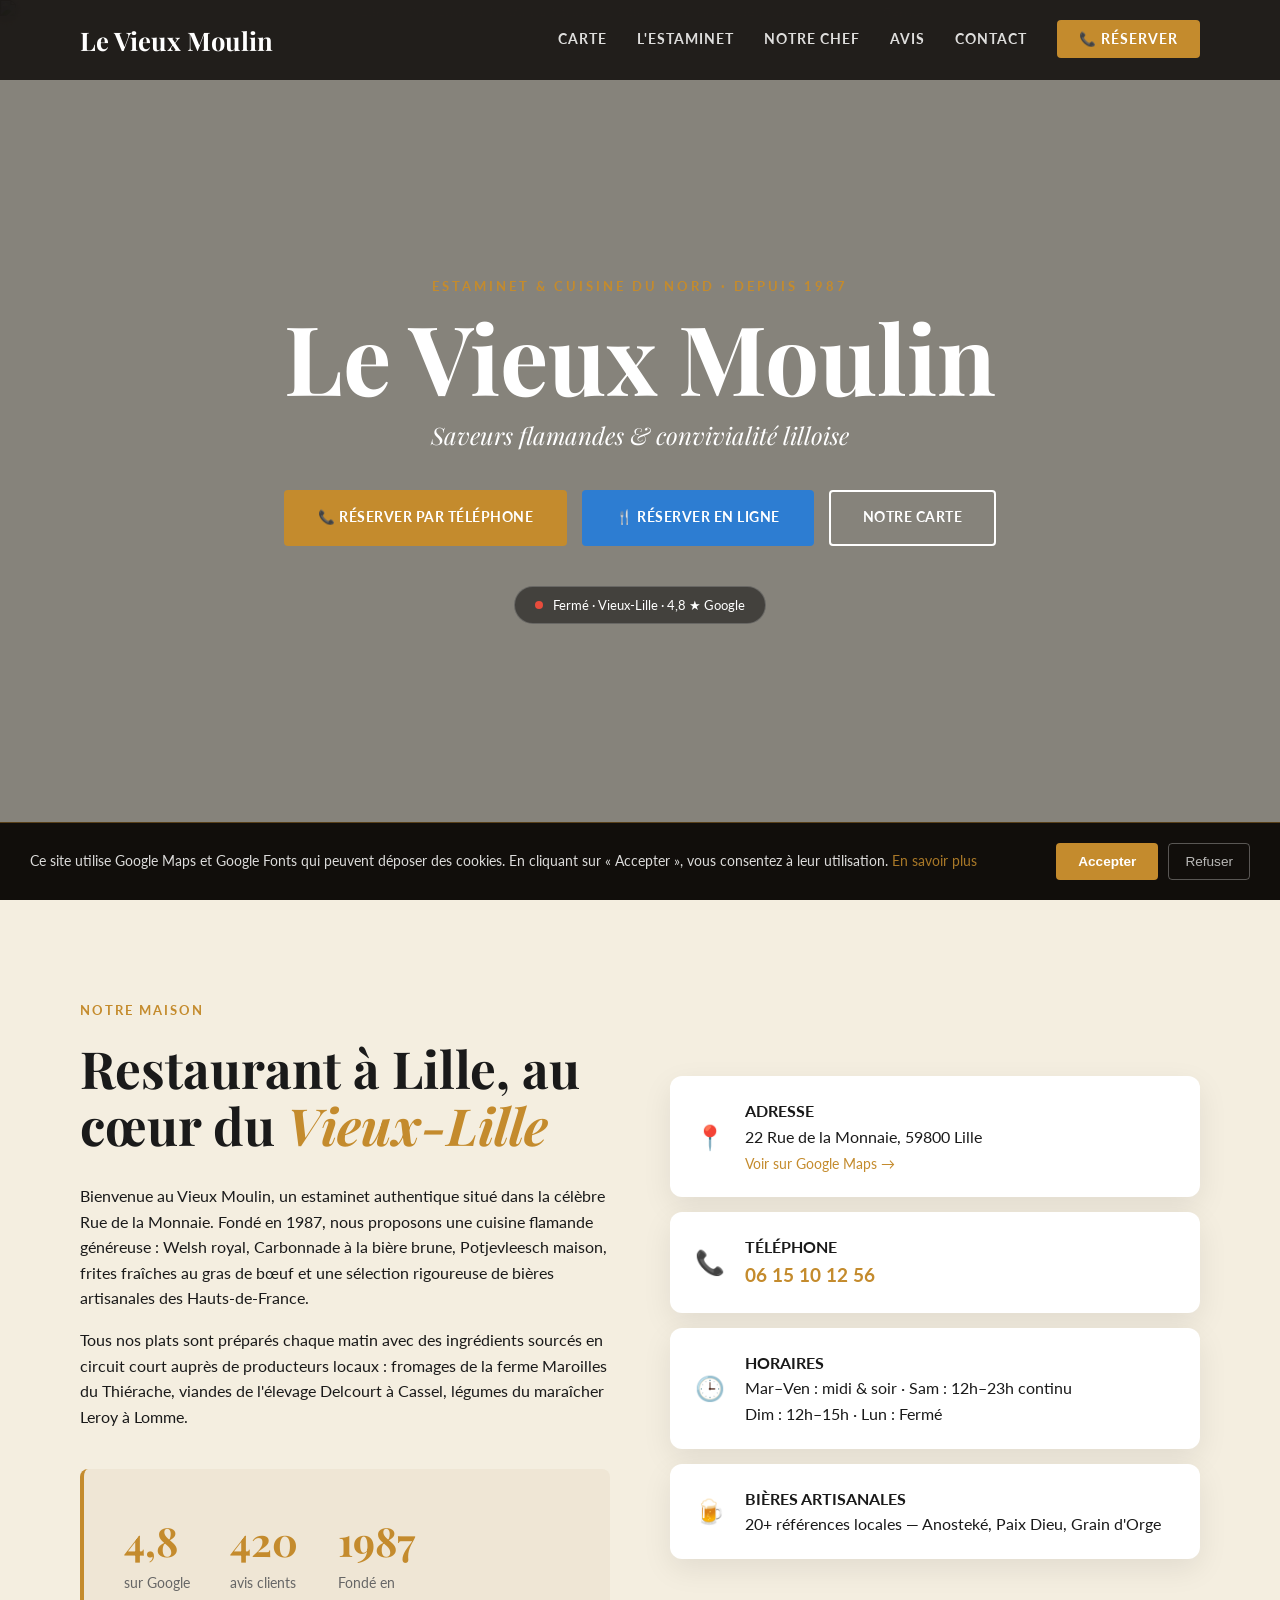
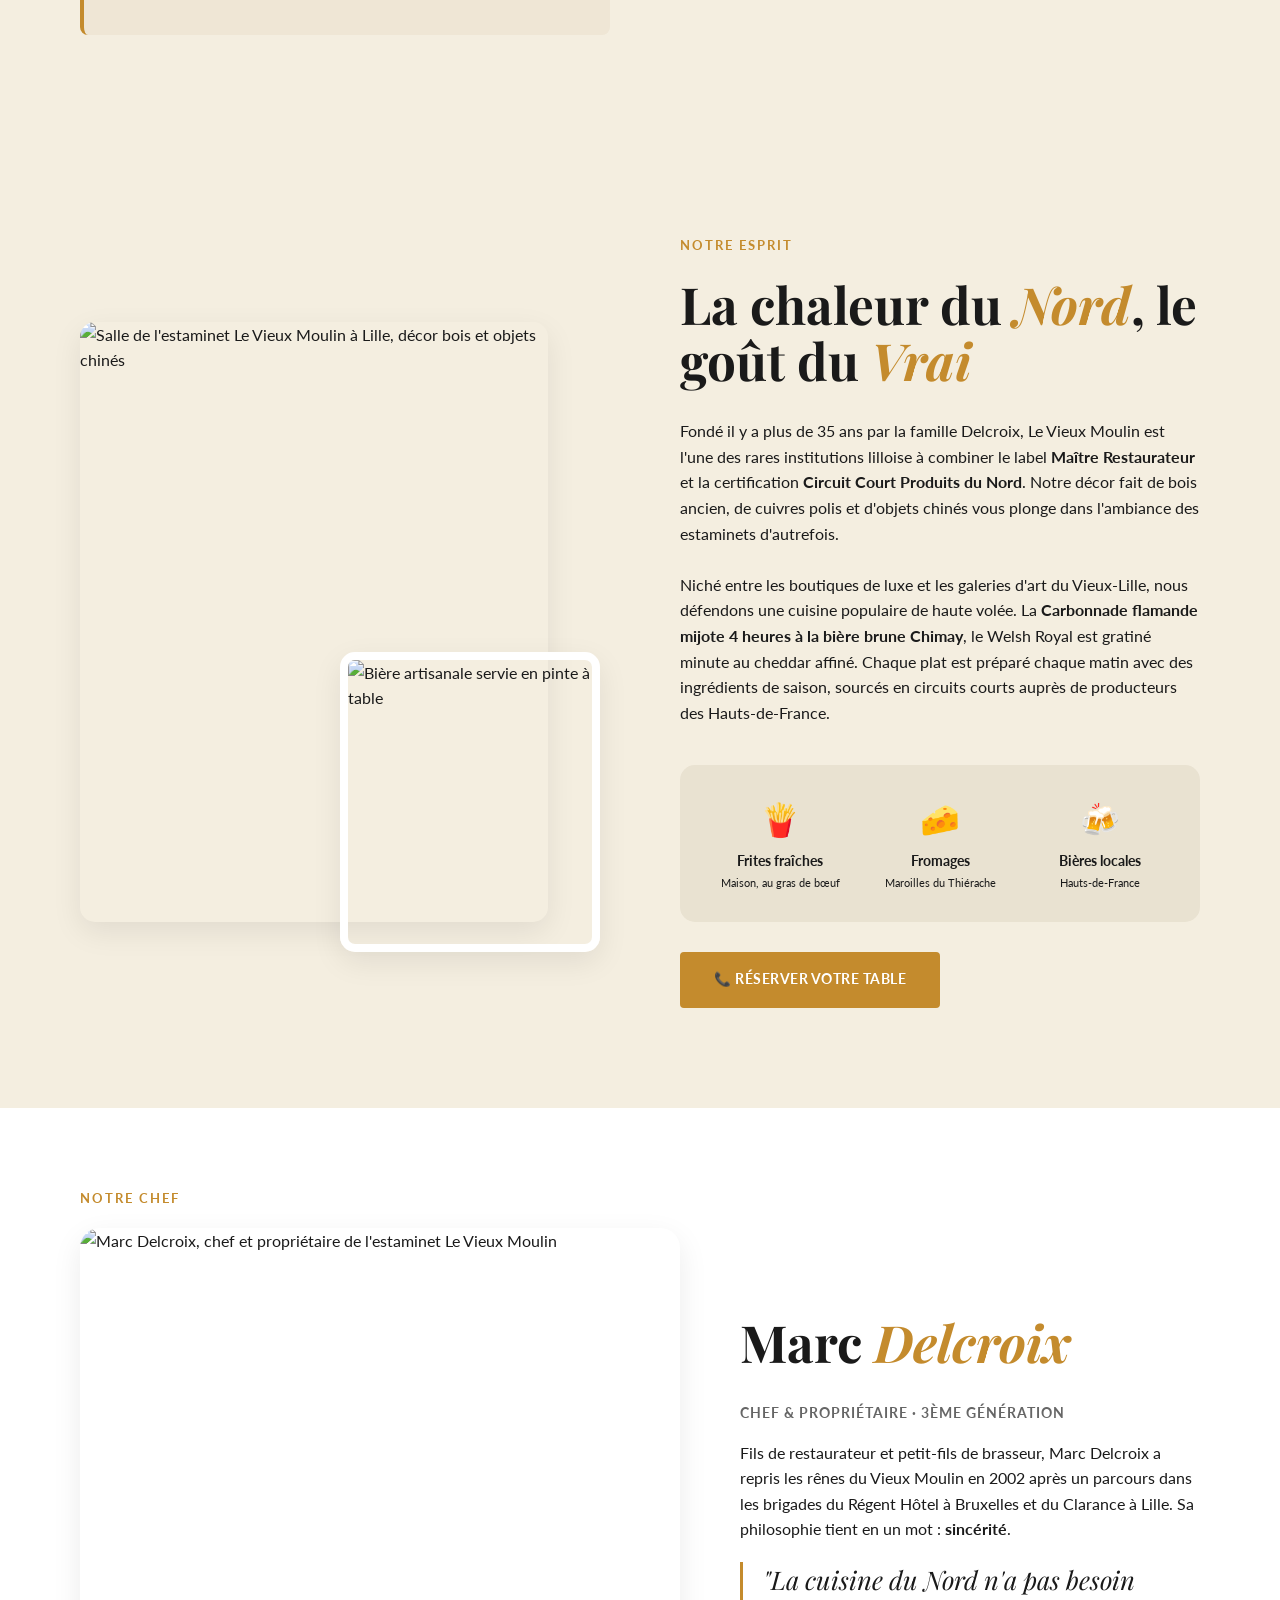
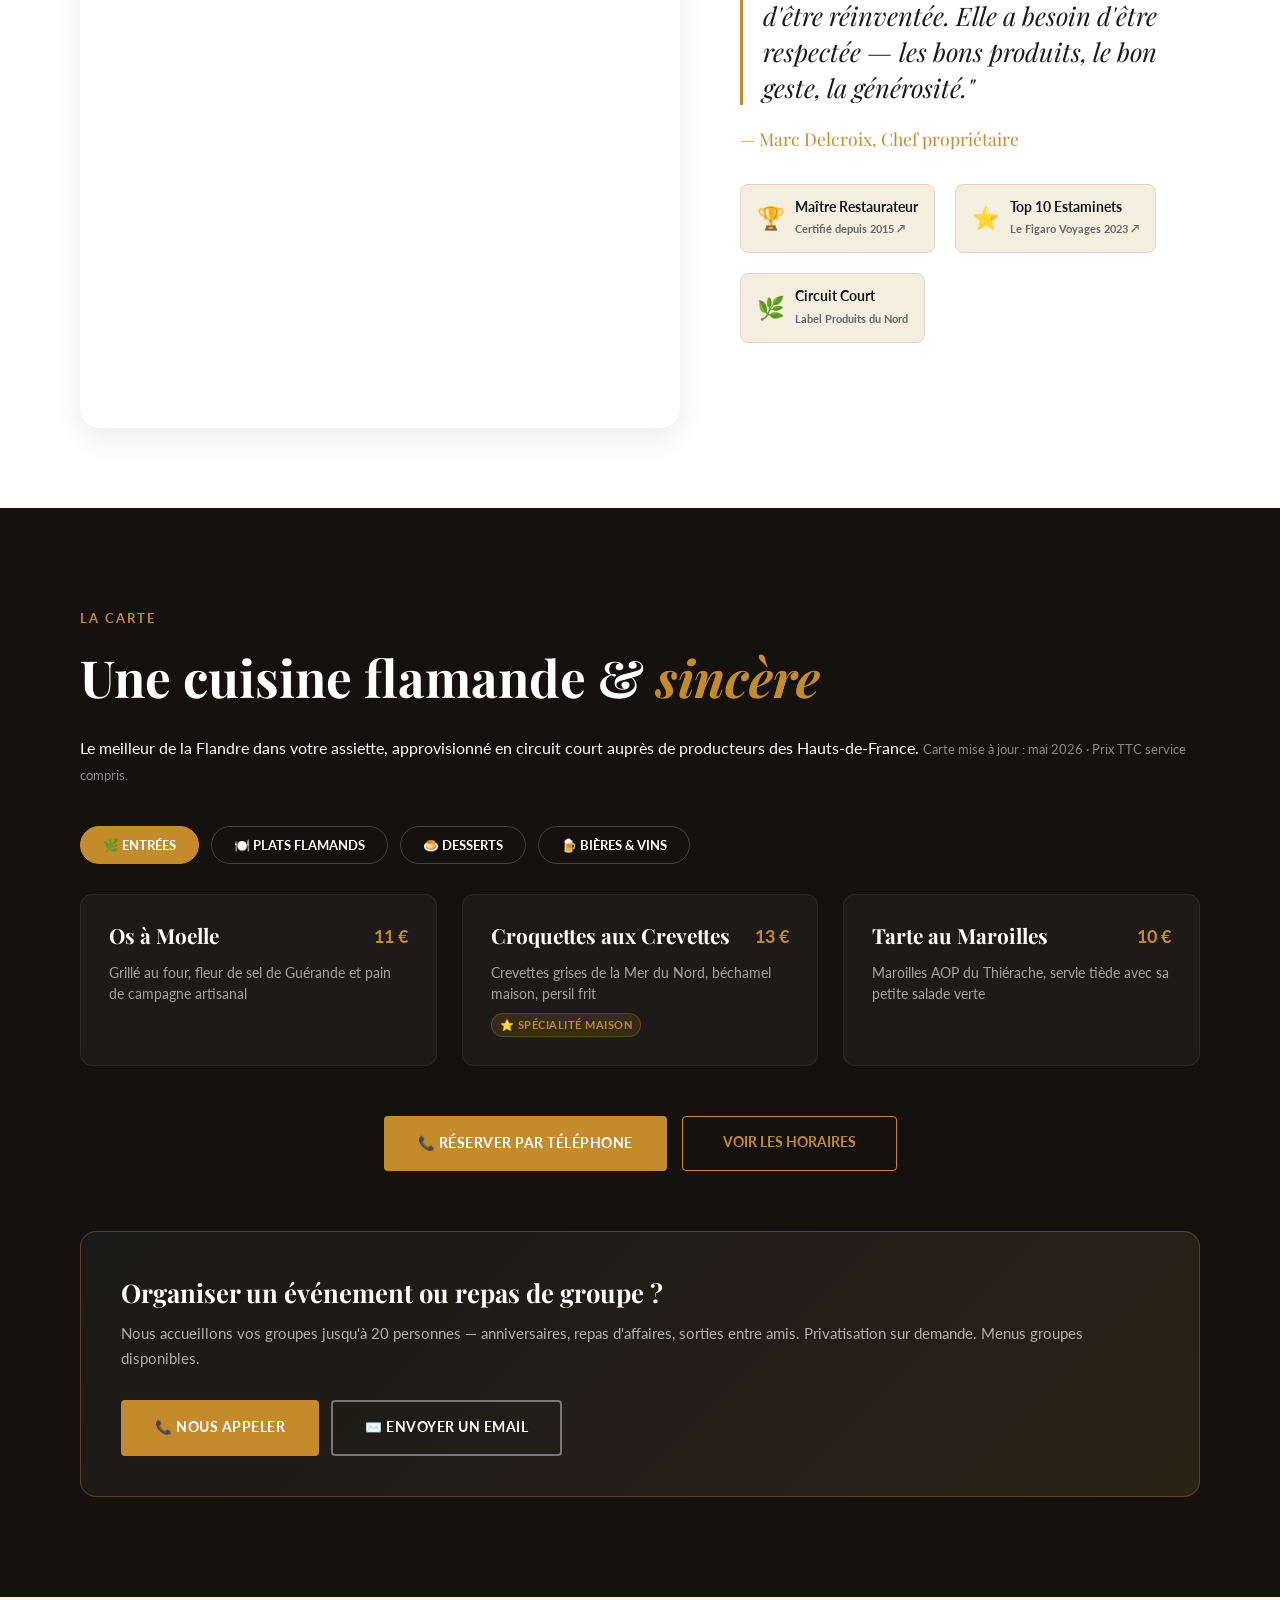
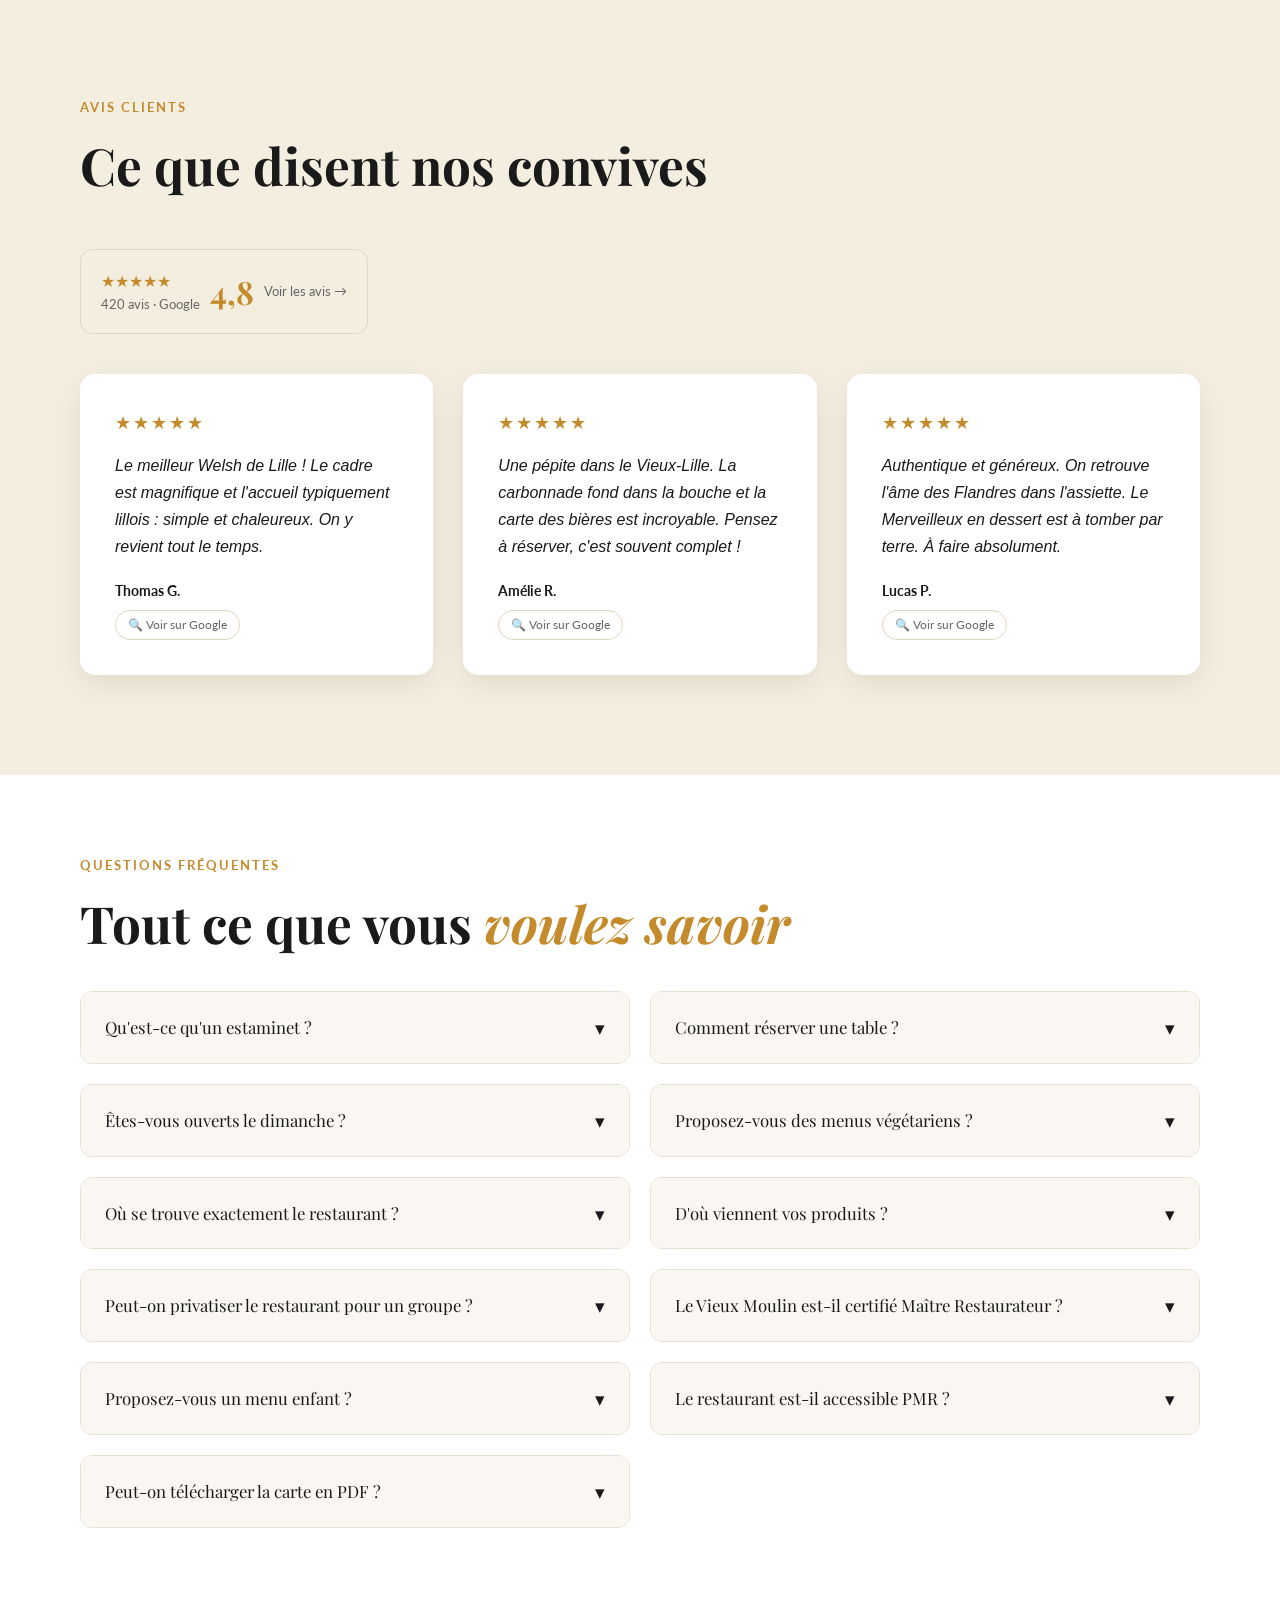
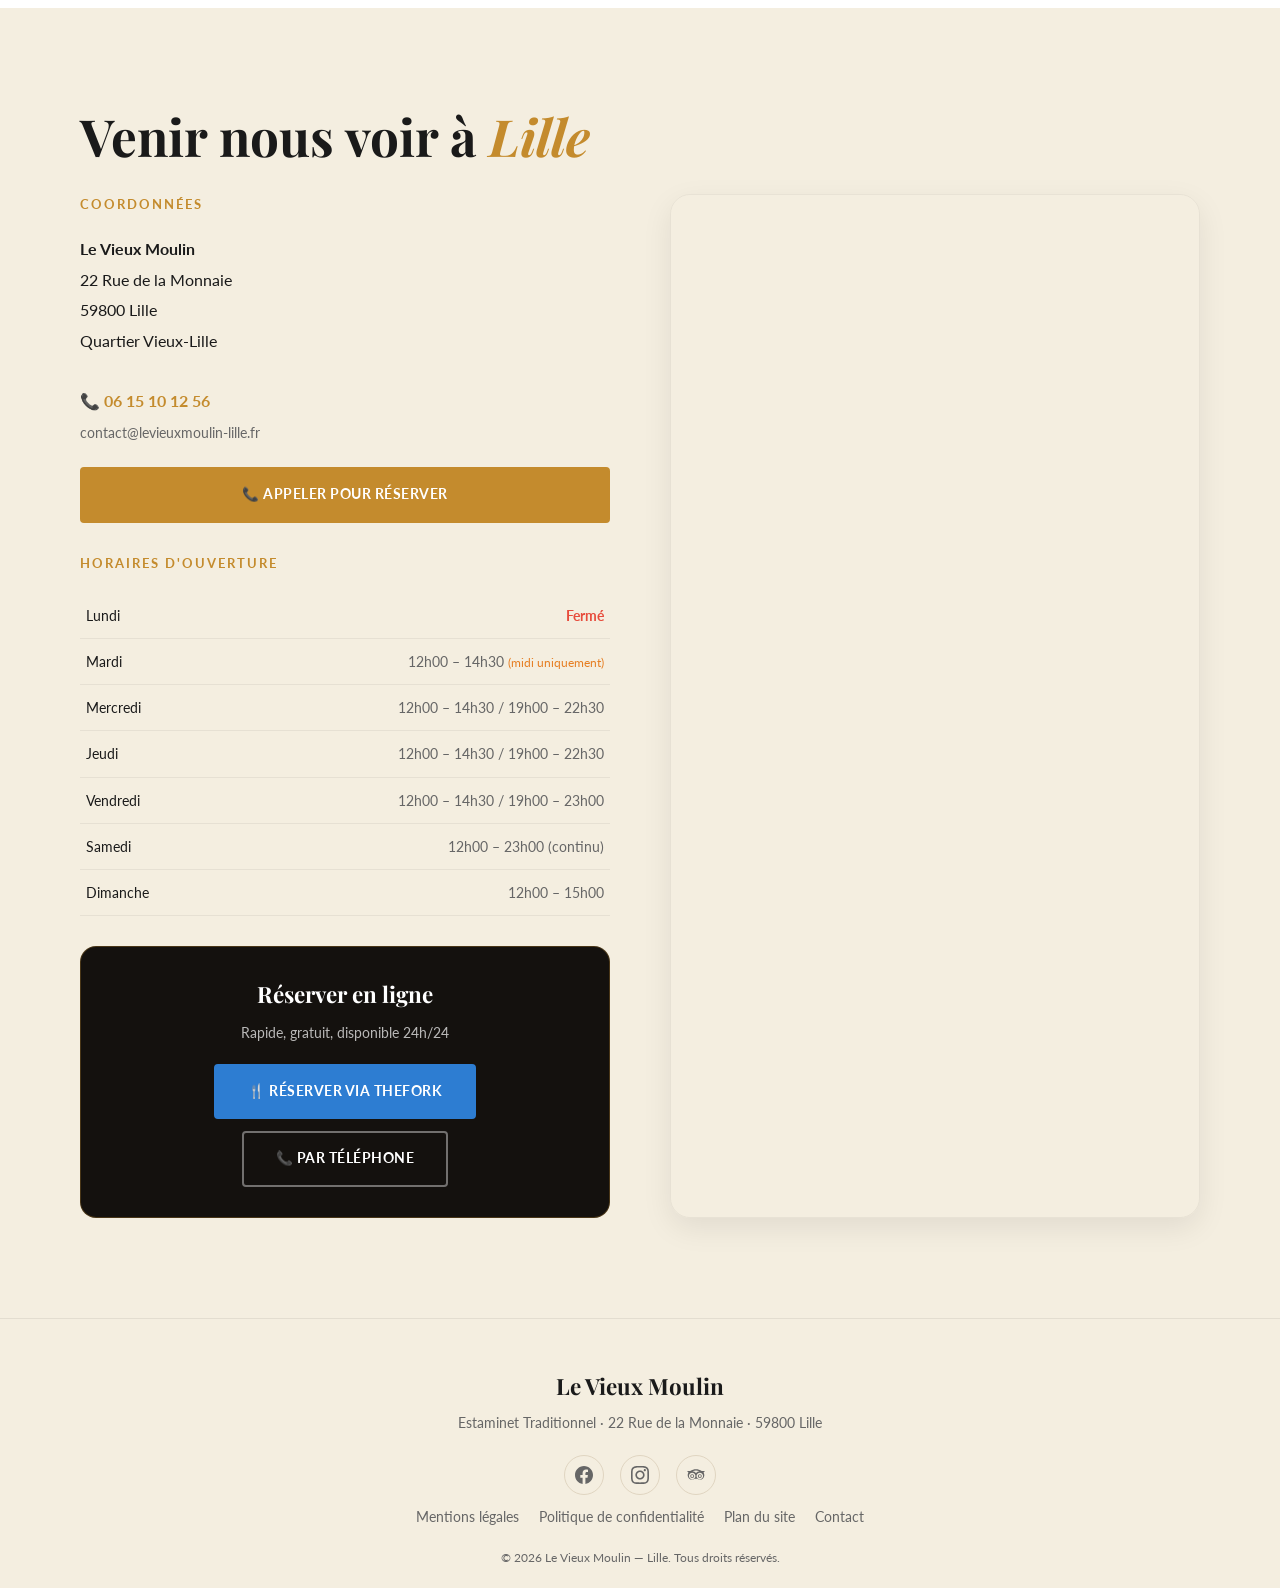
==== commit bb3c07f3: "Update index.html" ====
--- a/index.html
+++ b/index.html
@@ -7,10 +7,12 @@
     <meta name="description" content="Le Vieux Moulin, estaminet lillois depuis 1987. Welsh royal, Carbonnade flamande, Merveilleux maison. 4,8/5 sur 420 avis. 22 Rue de la Monnaie, Vieux-Lille.">
     <meta name="robots" content="index, follow">
     <link rel="canonical" href="https://levieuxmoulin-lille.fr/">
-    <link rel="icon" type="image/svg+xml" href="data:image/svg+xml,<svg xmlns='http://www.w3.org/2000/svg' viewBox='0 0 100 100'><text y='.9em' font-size='90'>🏠</text></svg>">
+    <link rel="preconnect" href="https://fonts.googleapis.com">
+    <link rel="preconnect" href="https://fonts.gstatic.com" crossorigin>
+    <link rel="icon" type="image/svg+xml" href="data:image/svg+xml,%3Csvg xmlns='http://www.w3.org/2000/svg' viewBox='0 0 100 100'%3E%3Ctext y='.9em' font-size='90'%3E%F0%9F%8F%A0%3C/text%3E%3C/svg%3E">
 
     <!-- Open Graph -->
-    <meta property="og:type" content="restaurant">
+    <meta property="og:type" content="website">
     <meta property="og:title" content="Le Vieux Moulin | Estaminet Traditionnel Vieux-Lille depuis 1987">
     <meta property="og:description" content="Estaminet authentique au cœur du Vieux-Lille. Welsh royal, Carbonnade flamande, bières artisanales. Maître Restaurateur certifié. 4,8★ sur 420 avis Google.">
     <meta property="og:url" content="https://levieuxmoulin-lille.fr/">
@@ -217,8 +219,6 @@
     <!-- <script async src="https://www.googletagmanager.com/gtag/js?id=G-XXXXXXXXXX"></script>
     <script>window.dataLayer=window.dataLayer||[];function gtag(){dataLayer.push(arguments);}gtag('js',new Date());gtag('config','G-XXXXXXXXXX');</script> -->
 
-    <link rel="preconnect" href="https://fonts.googleapis.com">
-    <link rel="preconnect" href="https://fonts.gstatic.com" crossorigin>
     <link href="https://fonts.googleapis.com/css2?family=Playfair+Display:ital,wght@0,400;0,700;1,400;1,700&family=Lato:wght@300;400;700&display=swap" rel="stylesheet">
     <style>
         html { scroll-behavior: smooth; }
@@ -235,6 +235,7 @@
             --shadow: 0 10px 30px rgba(0,0,0,0.08);
             --shadow-hover: 0 16px 40px rgba(0,0,0,0.14);
             --nav-height: 80px;
+            --banner-height: 40px;
             --page-padding: 40px;
         }
         * { margin: 0; padding: 0; box-sizing: border-box; }
@@ -263,8 +264,8 @@
         }
 
         /* NAV */
-        nav { position: fixed; top: 0; width: 100%; z-index: 1000; height: var(--nav-height); display: flex; align-items: center; background: rgba(20,17,14,0.88); backdrop-filter: blur(10px); -webkit-backdrop-filter: blur(10px); transition: background 0.4s, box-shadow 0.4s; }
-        nav.scrolled { background: rgba(14,11,8,0.98); box-shadow: 0 2px 24px rgba(0,0,0,0.4); }
+        nav { position: fixed; top: var(--banner-height); width: 100%; z-index: 1000; height: var(--nav-height); display: flex; align-items: center; background: rgba(20,17,14,0.88); backdrop-filter: blur(10px); -webkit-backdrop-filter: blur(10px); transition: background 0.4s, box-shadow 0.4s, top 0.3s; }
+        nav.scrolled { background: rgba(14,11,8,0.98); box-shadow: 0 2px 24px rgba(0,0,0,0.4); top: 0; }
         .nav-inner { display: flex; justify-content: space-between; align-items: center; color: var(--white); width: 100%; }
         .logo { font-size: 1.6rem; font-weight: 700; font-family: var(--font-title); }
         .nav-links { display: flex; gap: 30px; font-weight: 700; font-size: 0.85rem; letter-spacing: 1px; text-transform: uppercase; align-items: center; }
@@ -446,24 +447,8 @@
             .back-to-top { bottom: 30px; right: 30px; }
         }
 
-        /* URGENCY BANNER */
-        .urgency-banner {
-            background: linear-gradient(135deg, #a8721e, #c48b2d);
-            color: white;
-            text-align: center;
-            padding: 10px 20px;
-            font-size: 0.82rem;
-            font-weight: bold;
-            letter-spacing: 0.5px;
-            position: relative;
-            z-index: 999;
-        }
-        .urgency-banner a { color: white; text-decoration: underline; margin-left: 8px; opacity: 0.9; }
-        .urgency-banner a:hover { opacity: 1; }
-
         /* COOKIE BANNER */
         #cookie-banner {
-            display: none;
             position: fixed;
             bottom: 0; left: 0; right: 0;
             background: rgba(14,11,8,0.97);
@@ -478,7 +463,7 @@
             flex-wrap: wrap;
             font-size: 0.85rem;
         }
-        #cookie-banner.hidden { display: none !important; }
+        #cookie-banner.hidden { display: none; }
         #cookie-banner p { margin: 0; opacity: 0.85; flex: 1; min-width: 200px; }
         #cookie-banner p a { color: var(--primary); }
         .cookie-btns { display: flex; gap: 10px; flex-shrink: 0; flex-wrap: wrap; }
@@ -487,11 +472,8 @@
         .cookie-refuse { background: transparent; color: rgba(255,255,255,0.7); border: 1px solid rgba(255,255,255,0.3); padding: 10px 16px; border-radius: 4px; cursor: pointer; font-size: 0.85rem; }
         .cookie-refuse:hover { border-color: rgba(255,255,255,0.6); color: white; }
 
-        /* STATIC MENU FALLBACK for crawlers */
-        .menu-static-fallback { display: none; }
-        @media (print), not all and (min-device-width: 0px) {
-            .menu-static-fallback { display: block; }
-        }
+        /* STATIC MENU CRAWL — dans le DOM pour crawlers, masqué visuellement */
+        .menu-static-crawl { position: absolute; width: 1px; height: 1px; overflow: hidden; clip: rect(0,0,0,0); white-space: nowrap; }
 
         /* GROUP CTA block */
         .group-cta {
@@ -540,14 +522,6 @@
     </style>
 </head>
 <body>
-
-    <!-- Urgency banner -->
-    <div class="urgency-banner" role="alert">
-        🔥 Le samedi soir est souvent complet — <strong>réservez à l'avance</strong> !
-        <a href="tel:0615101256">📞 06 15 10 12 56</a>
-        <span style="opacity:0.6;margin:0 6px">·</span>
-        <a href="https://www.thefork.fr/restaurant/le-vieux-moulin-lille" target="_blank" rel="noopener sponsored">Réserver en ligne</a>
-    </div>
 
     <!-- Cookie banner RGPD -->
     <div id="cookie-banner" role="dialog" aria-label="Gestion des cookies" aria-live="polite">
@@ -728,31 +702,36 @@
                 <a href="#contact" class="btn-reserve">Voir les horaires</a>
             </div>
 
-            <!-- Contenu menu statique pour les crawlers (non-JS) -->
-            <noscript>
-                <div class="menu-static-fallback" style="margin-top:40px;color:white">
-                    <h3 style="font-family:var(--font-title);font-size:1.4rem;margin-bottom:20px;color:var(--primary)">Nos Plats Flamands</h3>
-                    <ul style="list-style:none;display:grid;gap:12px">
-                        <li><strong>Carbonnade Flamande</strong> — 19€ · Bœuf mijoté 4h à la bière brune Chimay et pain d'épices, frites maison</li>
-                        <li><strong>Welsh Royal</strong> — 18€ · Cheddar affiné fondu à la bière, jambon blanc fumé, œuf poché et frites</li>
-                        <li><strong>Potjevleesch Maison</strong> — 20€ · Terrine de 4 viandes blanches en gelée citronnée</li>
-                        <li><strong>Waterzoï de Poissons</strong> — 22€ · Poissons de la Mer du Nord en bouillon crémé aux légumes</li>
-                        <li><strong>Ficelle Picarde</strong> — 15€ · Crêpe, jambon fumé, champignons, sauce Mornay gratinée</li>
-                    </ul>
-                    <h3 style="font-family:var(--font-title);font-size:1.4rem;margin:24px 0 16px;color:var(--primary)">Entrées</h3>
-                    <ul style="list-style:none;display:grid;gap:12px">
-                        <li><strong>Os à Moelle</strong> — 11€ · Grillé au four, fleur de sel, pain de campagne</li>
-                        <li><strong>Croquettes aux Crevettes</strong> — 13€ · Crevettes grises de la Mer du Nord, béchamel maison</li>
-                        <li><strong>Tarte au Maroilles</strong> — 10€ · Maroilles AOP du Thiérache, servie tiède</li>
-                    </ul>
-                    <h3 style="font-family:var(--font-title);font-size:1.4rem;margin:24px 0 16px;color:var(--primary)">Desserts</h3>
-                    <ul style="list-style:none;display:grid;gap:12px">
-                        <li><strong>Le Merveilleux</strong> — 9€ · Meringue croustillante, chantilly maison, chocolat noir 70%</li>
-                        <li><strong>Gaufre Flamande</strong> — 8€ · Fourrée à la vergeoise brune, beurre salé</li>
-                        <li><strong>Tarte au sucre</strong> — 7€ · Recette de famille, vergeoise blonde, crème fraîche</li>
-                    </ul>
-                </div>
-            </noscript>
+            <!-- Contenu menu statique pour les crawlers — toujours dans le DOM, visuellement masqué -->
+            <div class="menu-static-crawl" aria-hidden="true">
+                <h3>Nos Plats Flamands</h3>
+                <ul>
+                    <li>Carbonnade Flamande — 19€ · Bœuf mijoté 4h à la bière brune Chimay et pain d'épices, frites maison</li>
+                    <li>Welsh Royal — 18€ · Cheddar affiné fondu à la bière, jambon blanc fumé, œuf poché et frites</li>
+                    <li>Potjevleesch Maison — 20€ · Terrine de 4 viandes blanches en gelée citronnée</li>
+                    <li>Waterzoï de Poissons — 22€ · Poissons de la Mer du Nord en bouillon crémé aux légumes</li>
+                    <li>Ficelle Picarde — 15€ · Crêpe, jambon fumé, champignons, sauce Mornay gratinée</li>
+                    <li>Poulet à la bière — 17€ · Suprême de volaille fermière mijoté à la Grain d'Orge</li>
+                </ul>
+                <h3>Entrées</h3>
+                <ul>
+                    <li>Os à Moelle — 11€ · Grillé au four, fleur de sel, pain de campagne artisanal</li>
+                    <li>Croquettes aux Crevettes — 13€ · Crevettes grises de la Mer du Nord, béchamel maison</li>
+                    <li>Tarte au Maroilles — 10€ · Maroilles AOP du Thiérache, servie tiède</li>
+                </ul>
+                <h3>Desserts</h3>
+                <ul>
+                    <li>Le Merveilleux — 9€ · Meringue croustillante, chantilly maison, chocolat noir 70%</li>
+                    <li>Gaufre Flamande — 8€ · Fourrée à la vergeoise brune maison, beurre salé de Bretagne</li>
+                    <li>Tarte au sucre — 7€ · Recette de famille, vergeoise blonde, crème fraîche</li>
+                </ul>
+                <h3>Bières &amp; Vins</h3>
+                <ul>
+                    <li>Pinte de Triple Anosteké — 8,50€ · Brasserie du Pays Flamand, Armbouts-Cappel, 8°</li>
+                    <li>Paix Dieu Blonde — 7,50€ · Brasserie Caulier, Belgique, 10°</li>
+                    <li>Grain d'Orge Ambrée — 6,50€ · Brasserie Grain d'Orge, Ronchin, 6,5°</li>
+                </ul>
+            </div>
 
             <!-- CTA Groupes & Privatisation -->
             <div class="group-cta" id="groupes">
@@ -871,7 +850,17 @@
     <script>
     (function(){
         var nav=document.getElementById('mainNav');
-        window.addEventListener('scroll',function(){nav.classList.toggle('scrolled',window.scrollY>60);},{passive:true});
+        var banner=document.querySelector('.urgency-banner');
+        function updateNavTop(){
+            var bh=banner?banner.offsetHeight:0;
+            document.documentElement.style.setProperty('--banner-height', bh+'px');
+        }
+        updateNavTop();
+        window.addEventListener('resize', updateNavTop, {passive:true});
+        window.addEventListener('scroll',function(){
+            var scrolled=window.scrollY>60;
+            nav.classList.toggle('scrolled',scrolled);
+        },{passive:true});
     })();
     (function(){
         var btn=document.getElementById('hamburger'),mn=document.getElementById('mobileNav');
@@ -931,8 +920,7 @@
     (function(){
         var banner=document.getElementById('cookie-banner');
         if(!banner)return;
-        if(localStorage.getItem('cookie-consent'))return;
-        banner.classList.remove('hidden');
+        if(localStorage.getItem('cookie-consent')){banner.classList.add('hidden');return;}
         document.getElementById('cookie-accept').addEventListener('click',function(){localStorage.setItem('cookie-consent','accepted');banner.classList.add('hidden');});
         document.getElementById('cookie-refuse').addEventListener('click',function(){localStorage.setItem('cookie-consent','refused');banner.classList.add('hidden');});
     })();
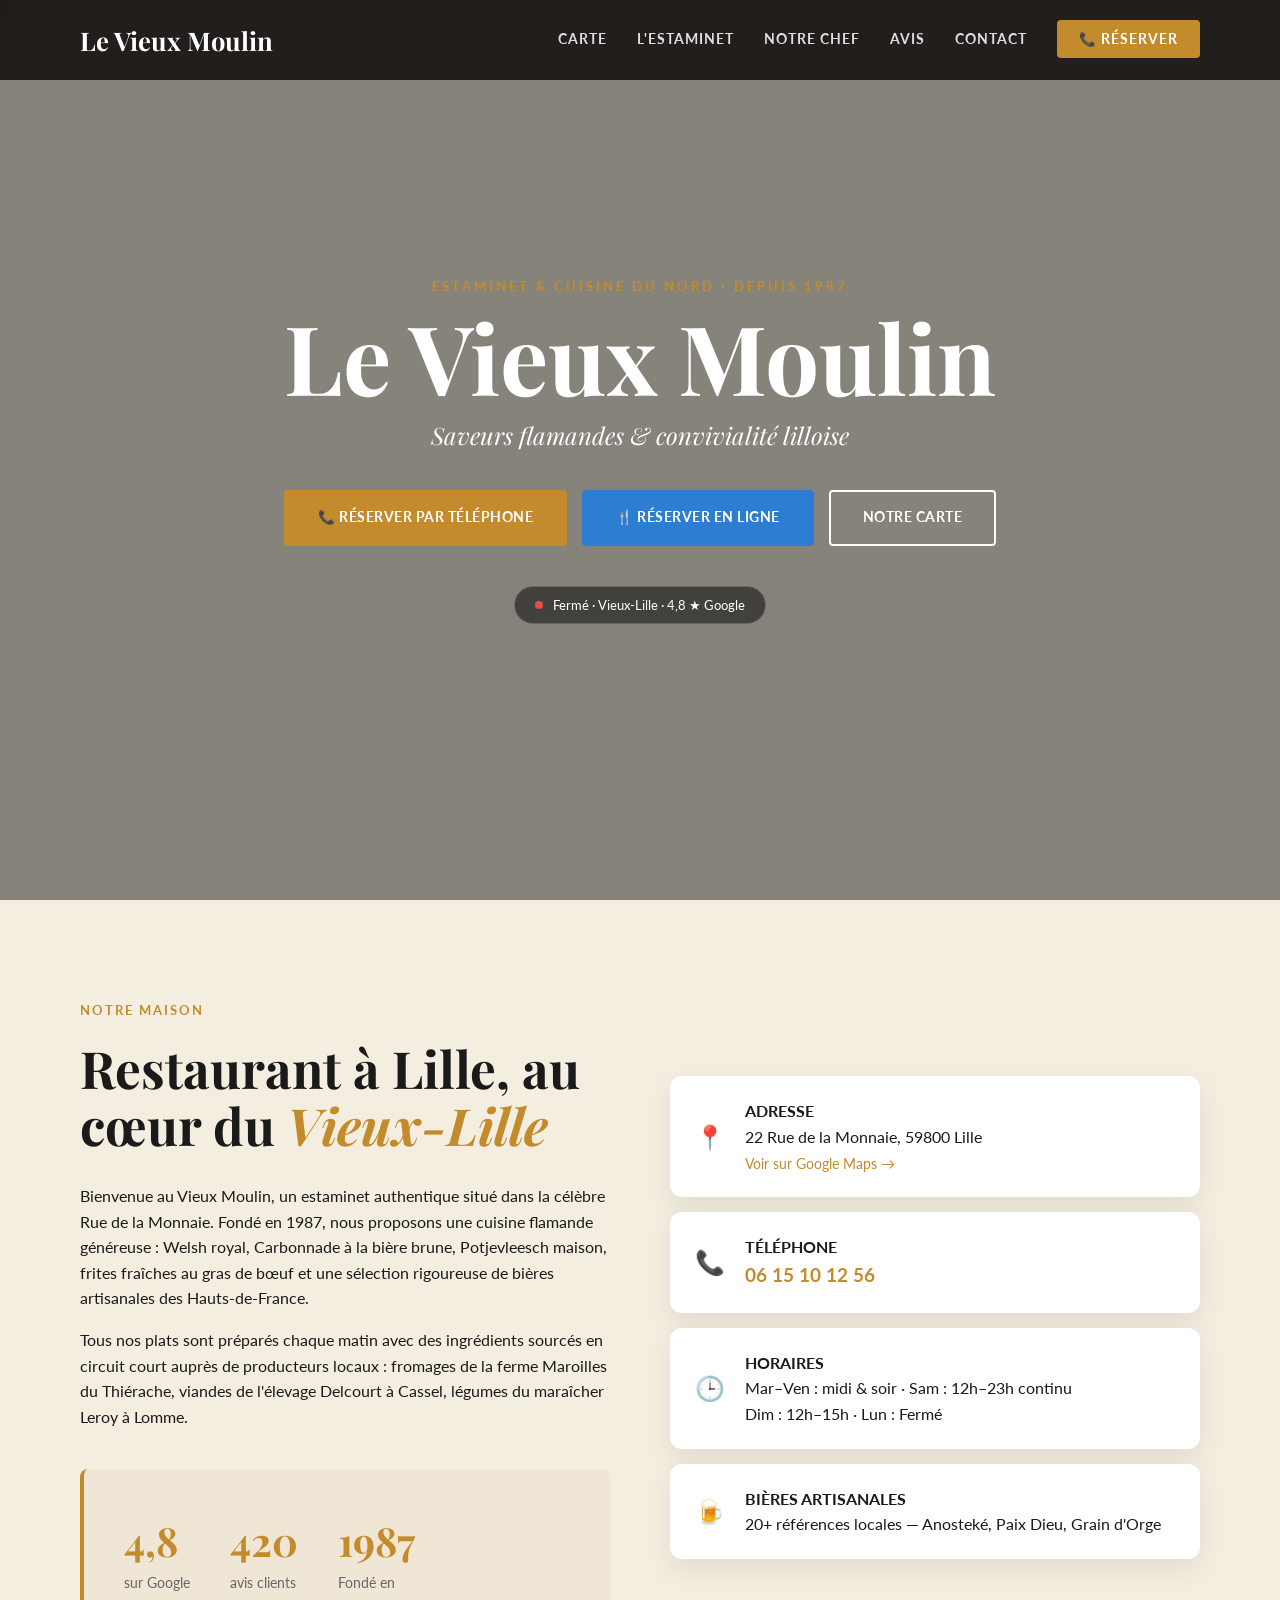
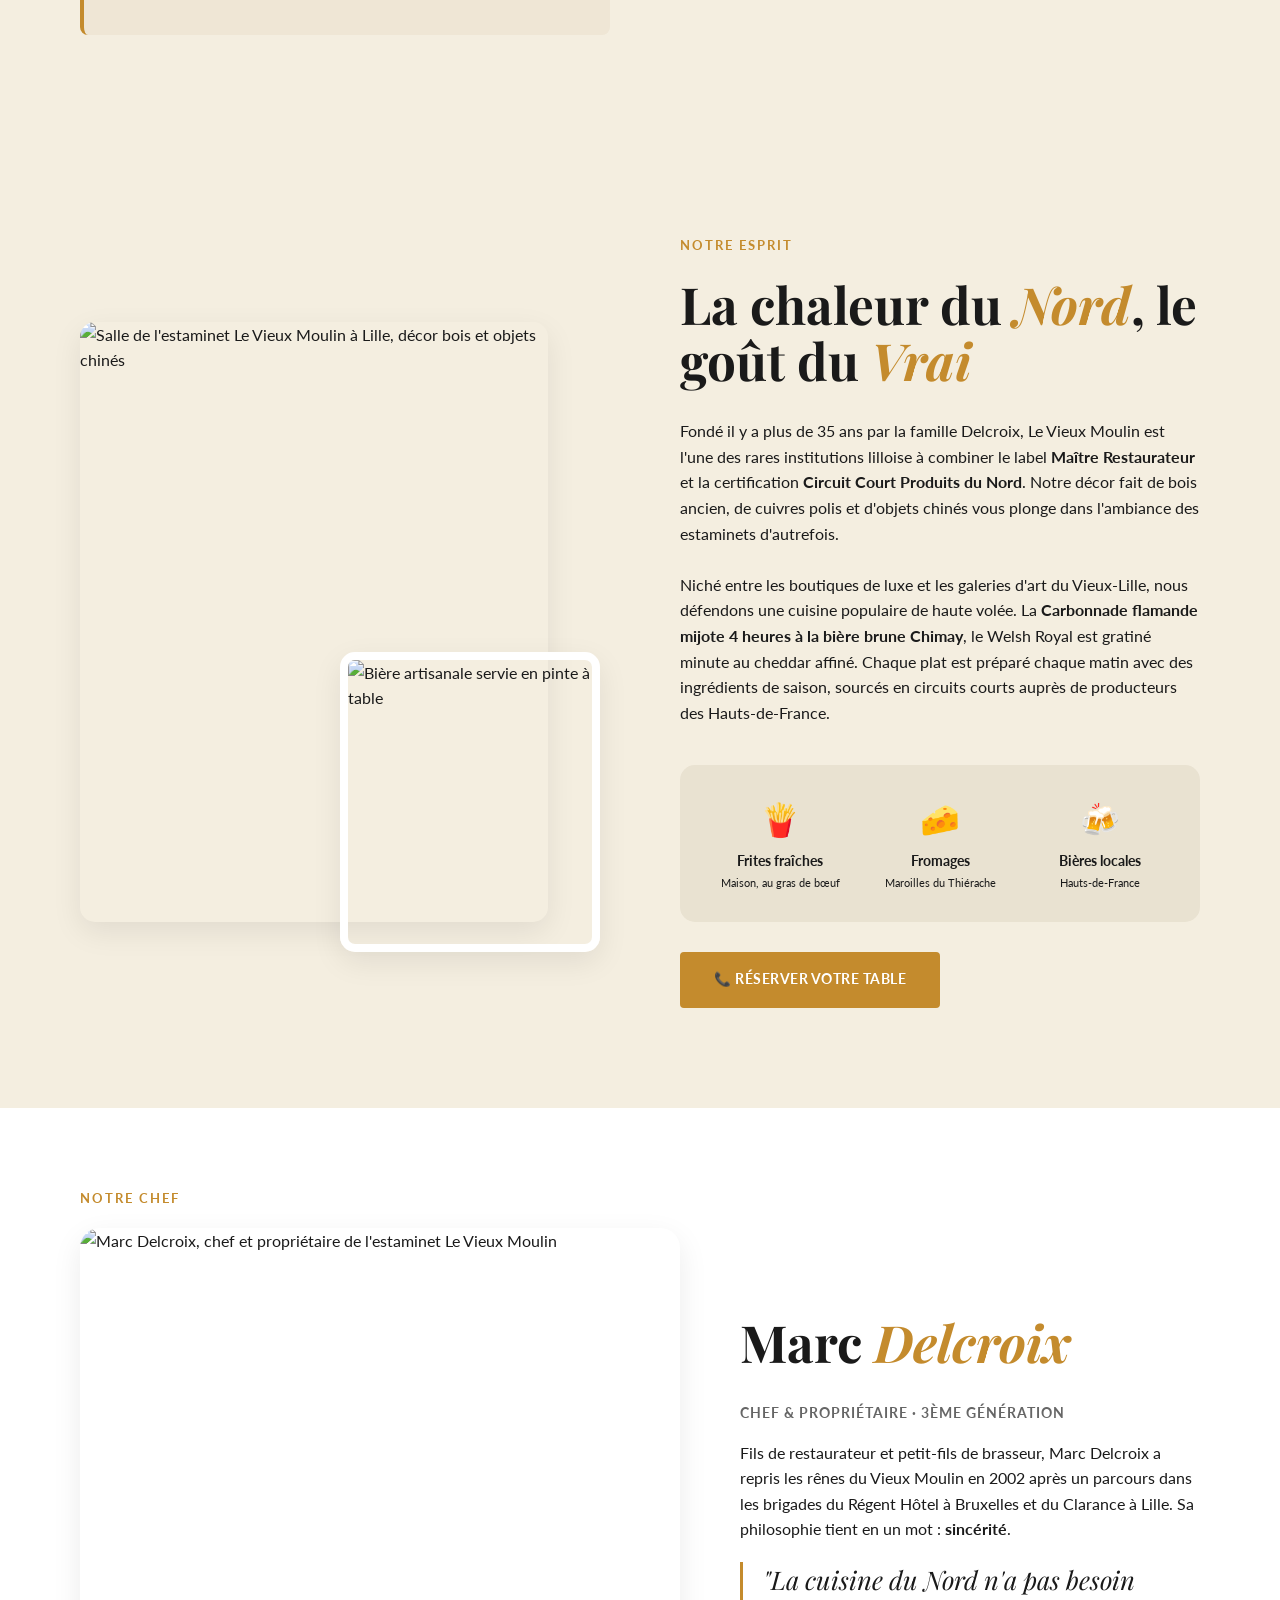
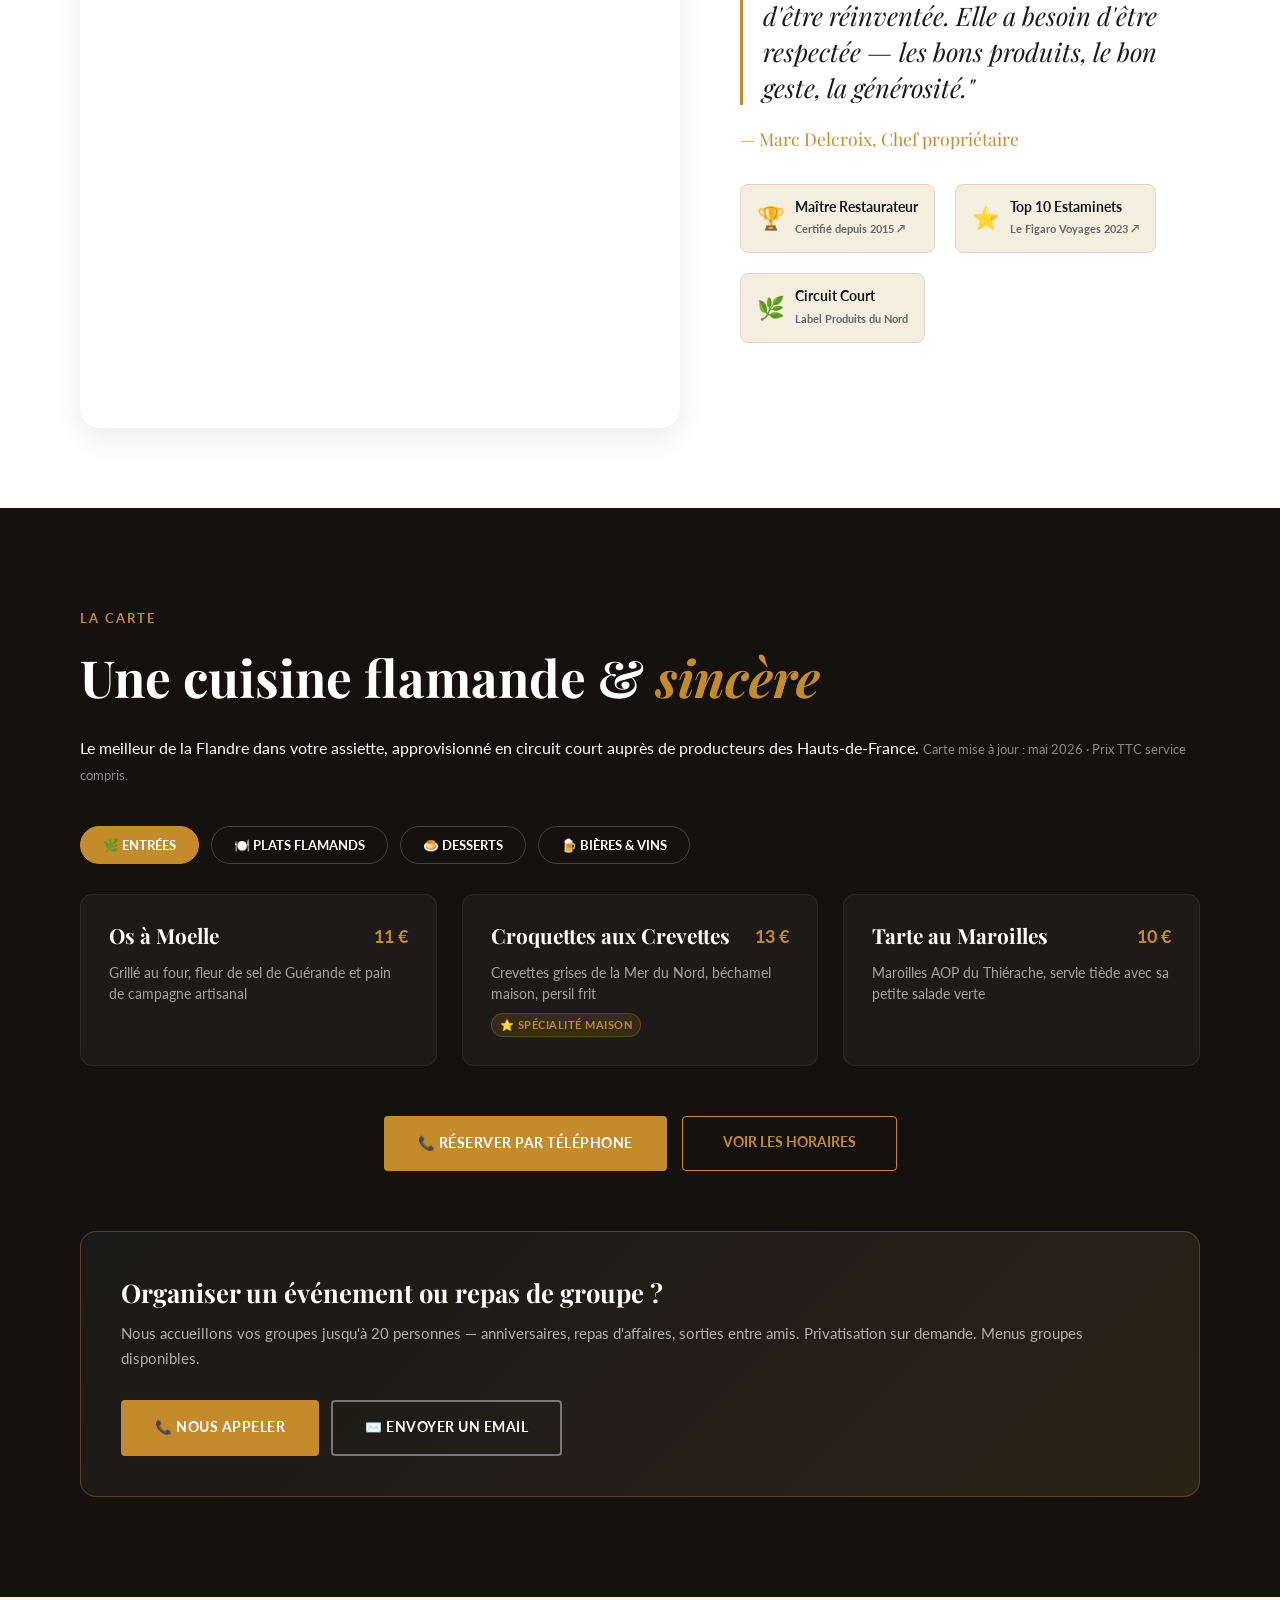
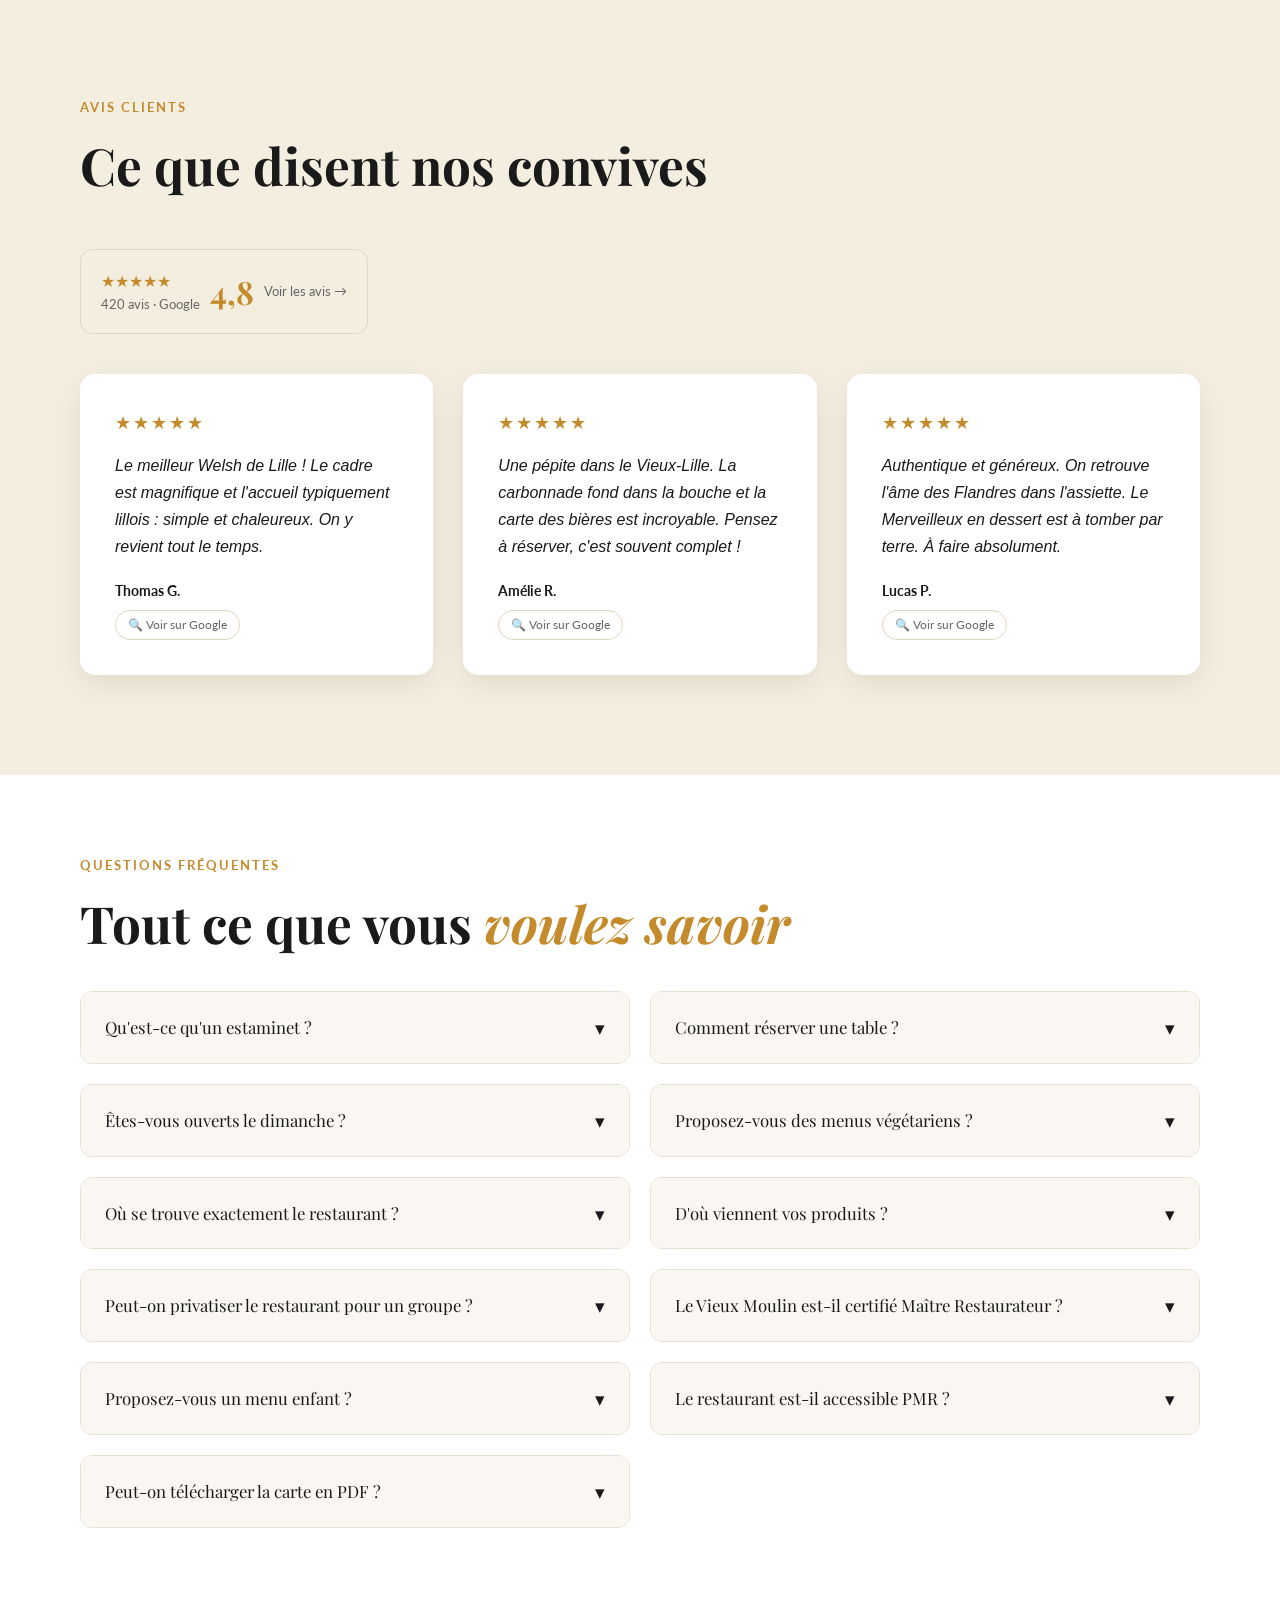
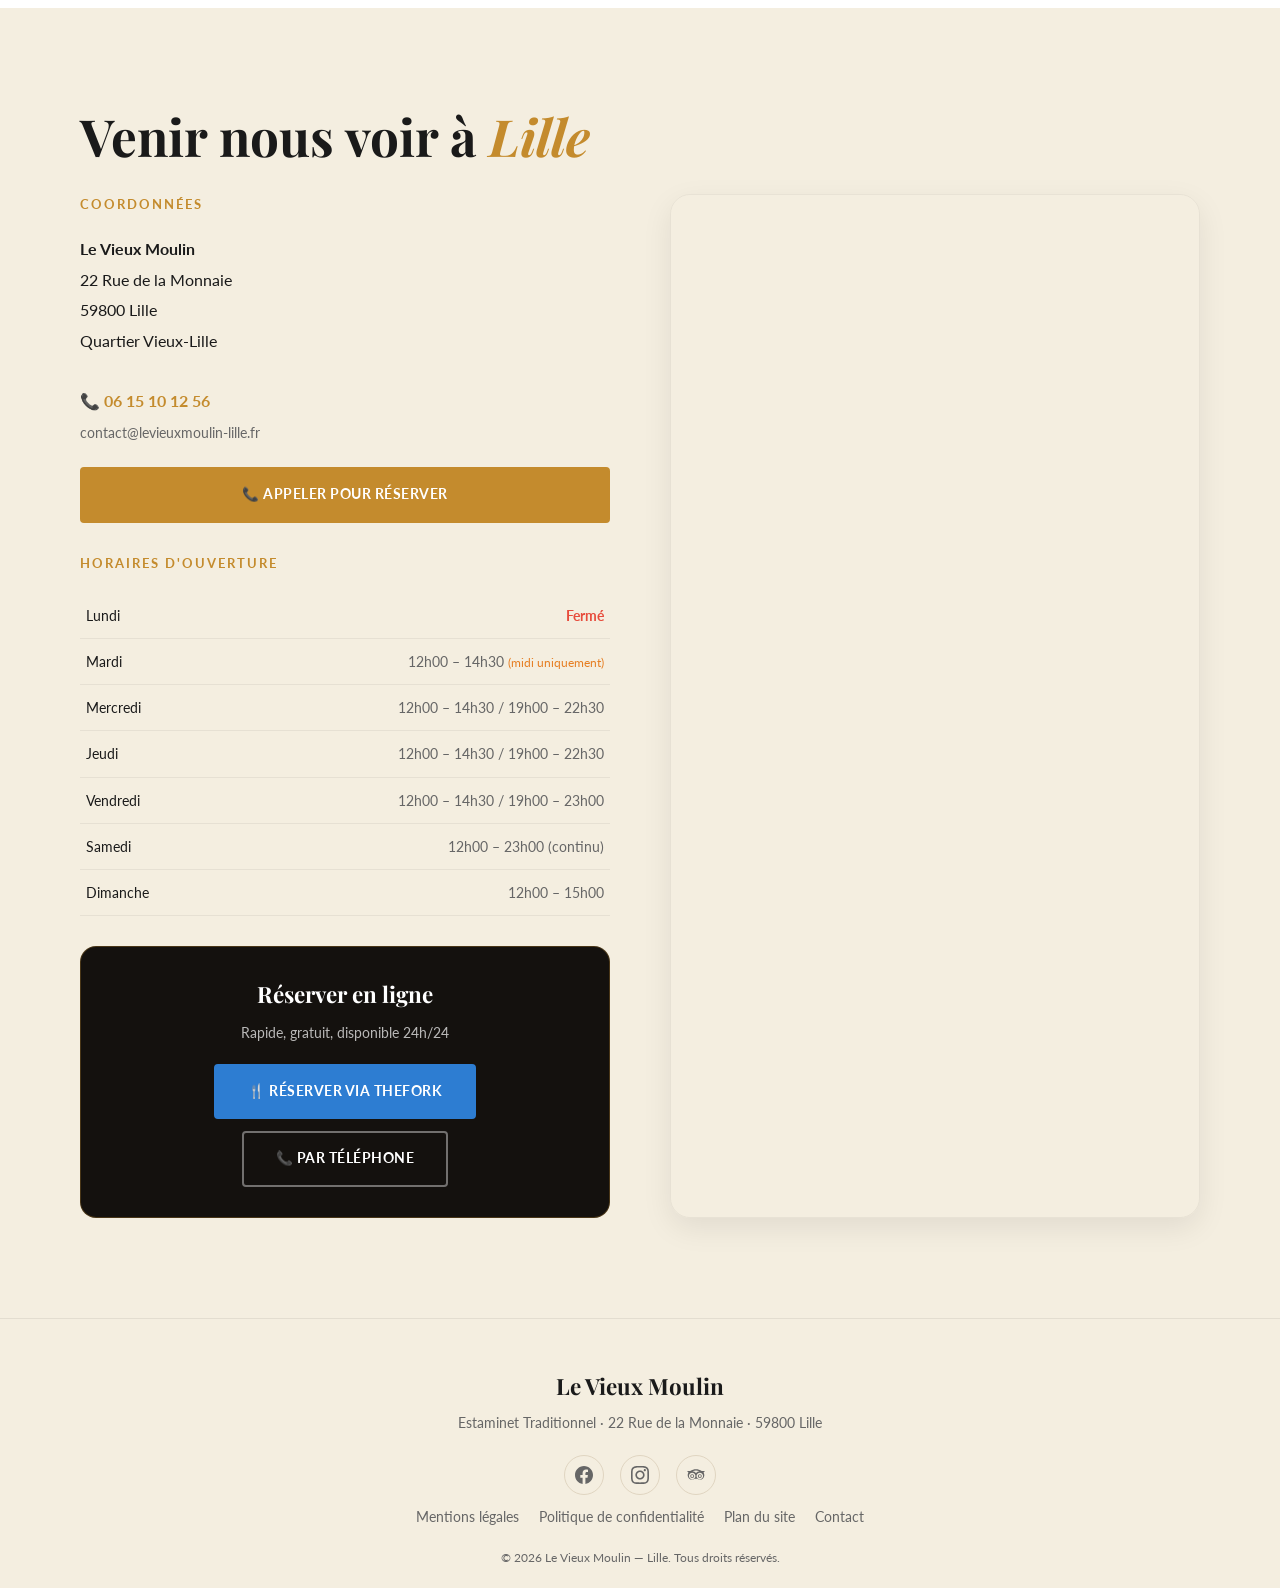
==== commit f70599c9: "Update index.html" ====
--- a/index.html
+++ b/index.html
@@ -9,7 +9,7 @@
     <link rel="canonical" href="https://levieuxmoulin-lille.fr/">
     <link rel="preconnect" href="https://fonts.googleapis.com">
     <link rel="preconnect" href="https://fonts.gstatic.com" crossorigin>
-    <link rel="icon" type="image/svg+xml" href="data:image/svg+xml,%3Csvg xmlns='http://www.w3.org/2000/svg' viewBox='0 0 100 100'%3E%3Ctext y='.9em' font-size='90'%3E%F0%9F%8F%A0%3C/text%3E%3C/svg%3E">
+    <link rel="icon" type="image/png" href="favicon.png">
 
     <!-- Open Graph -->
     <meta property="og:type" content="website">
@@ -447,31 +447,6 @@
             .back-to-top { bottom: 30px; right: 30px; }
         }
 
-        /* COOKIE BANNER */
-        #cookie-banner {
-            position: fixed;
-            bottom: 0; left: 0; right: 0;
-            background: rgba(14,11,8,0.97);
-            color: white;
-            padding: 20px 30px;
-            z-index: 9999;
-            border-top: 1px solid rgba(196,139,45,0.4);
-            display: flex;
-            align-items: center;
-            justify-content: space-between;
-            gap: 20px;
-            flex-wrap: wrap;
-            font-size: 0.85rem;
-        }
-        #cookie-banner.hidden { display: none; }
-        #cookie-banner p { margin: 0; opacity: 0.85; flex: 1; min-width: 200px; }
-        #cookie-banner p a { color: var(--primary); }
-        .cookie-btns { display: flex; gap: 10px; flex-shrink: 0; flex-wrap: wrap; }
-        .cookie-accept { background: var(--primary); color: white; border: none; padding: 10px 22px; border-radius: 4px; cursor: pointer; font-weight: bold; font-size: 0.85rem; }
-        .cookie-accept:hover { background: var(--primary-dark); }
-        .cookie-refuse { background: transparent; color: rgba(255,255,255,0.7); border: 1px solid rgba(255,255,255,0.3); padding: 10px 16px; border-radius: 4px; cursor: pointer; font-size: 0.85rem; }
-        .cookie-refuse:hover { border-color: rgba(255,255,255,0.6); color: white; }
-
         /* STATIC MENU CRAWL — dans le DOM pour crawlers, masqué visuellement */
         .menu-static-crawl { position: absolute; width: 1px; height: 1px; overflow: hidden; clip: rect(0,0,0,0); white-space: nowrap; }
 
@@ -522,15 +497,6 @@
     </style>
 </head>
 <body>
-
-    <!-- Cookie banner RGPD -->
-    <div id="cookie-banner" role="dialog" aria-label="Gestion des cookies" aria-live="polite">
-        <p>Ce site utilise Google Maps et Google Fonts qui peuvent déposer des cookies. En cliquant sur « Accepter », vous consentez à leur utilisation. <a href="/politique-de-confidentialite">En savoir plus</a></p>
-        <div class="cookie-btns">
-            <button class="cookie-accept" id="cookie-accept">Accepter</button>
-            <button class="cookie-refuse" id="cookie-refuse">Refuser</button>
-        </div>
-    </div>
 
     <!-- Sticky mobile : petite icône téléphone ronde -->
     <a href="tel:0615101256" class="sticky-mobile-call" aria-label="Appeler pour réserver">📞</a>
@@ -916,14 +882,6 @@
         window.addEventListener('scroll',function(){btn.classList.toggle('visible',window.scrollY>400);},{passive:true});
         btn.addEventListener('click',function(){window.scrollTo({top:0,behavior:'smooth'});});
     })();
-    // Cookie banner RGPD
-    (function(){
-        var banner=document.getElementById('cookie-banner');
-        if(!banner)return;
-        if(localStorage.getItem('cookie-consent')){banner.classList.add('hidden');return;}
-        document.getElementById('cookie-accept').addEventListener('click',function(){localStorage.setItem('cookie-consent','accepted');banner.classList.add('hidden');});
-        document.getElementById('cookie-refuse').addEventListener('click',function(){localStorage.setItem('cookie-consent','refused');banner.classList.add('hidden');});
-    })();
     (function(){
         var badge=document.querySelector('.badge-status');if(!badge)return;
         var dot=badge.querySelector('.dot'),now=new Date(),day=now.getDay(),t=now.getHours()*60+now.getMinutes(),open=false;
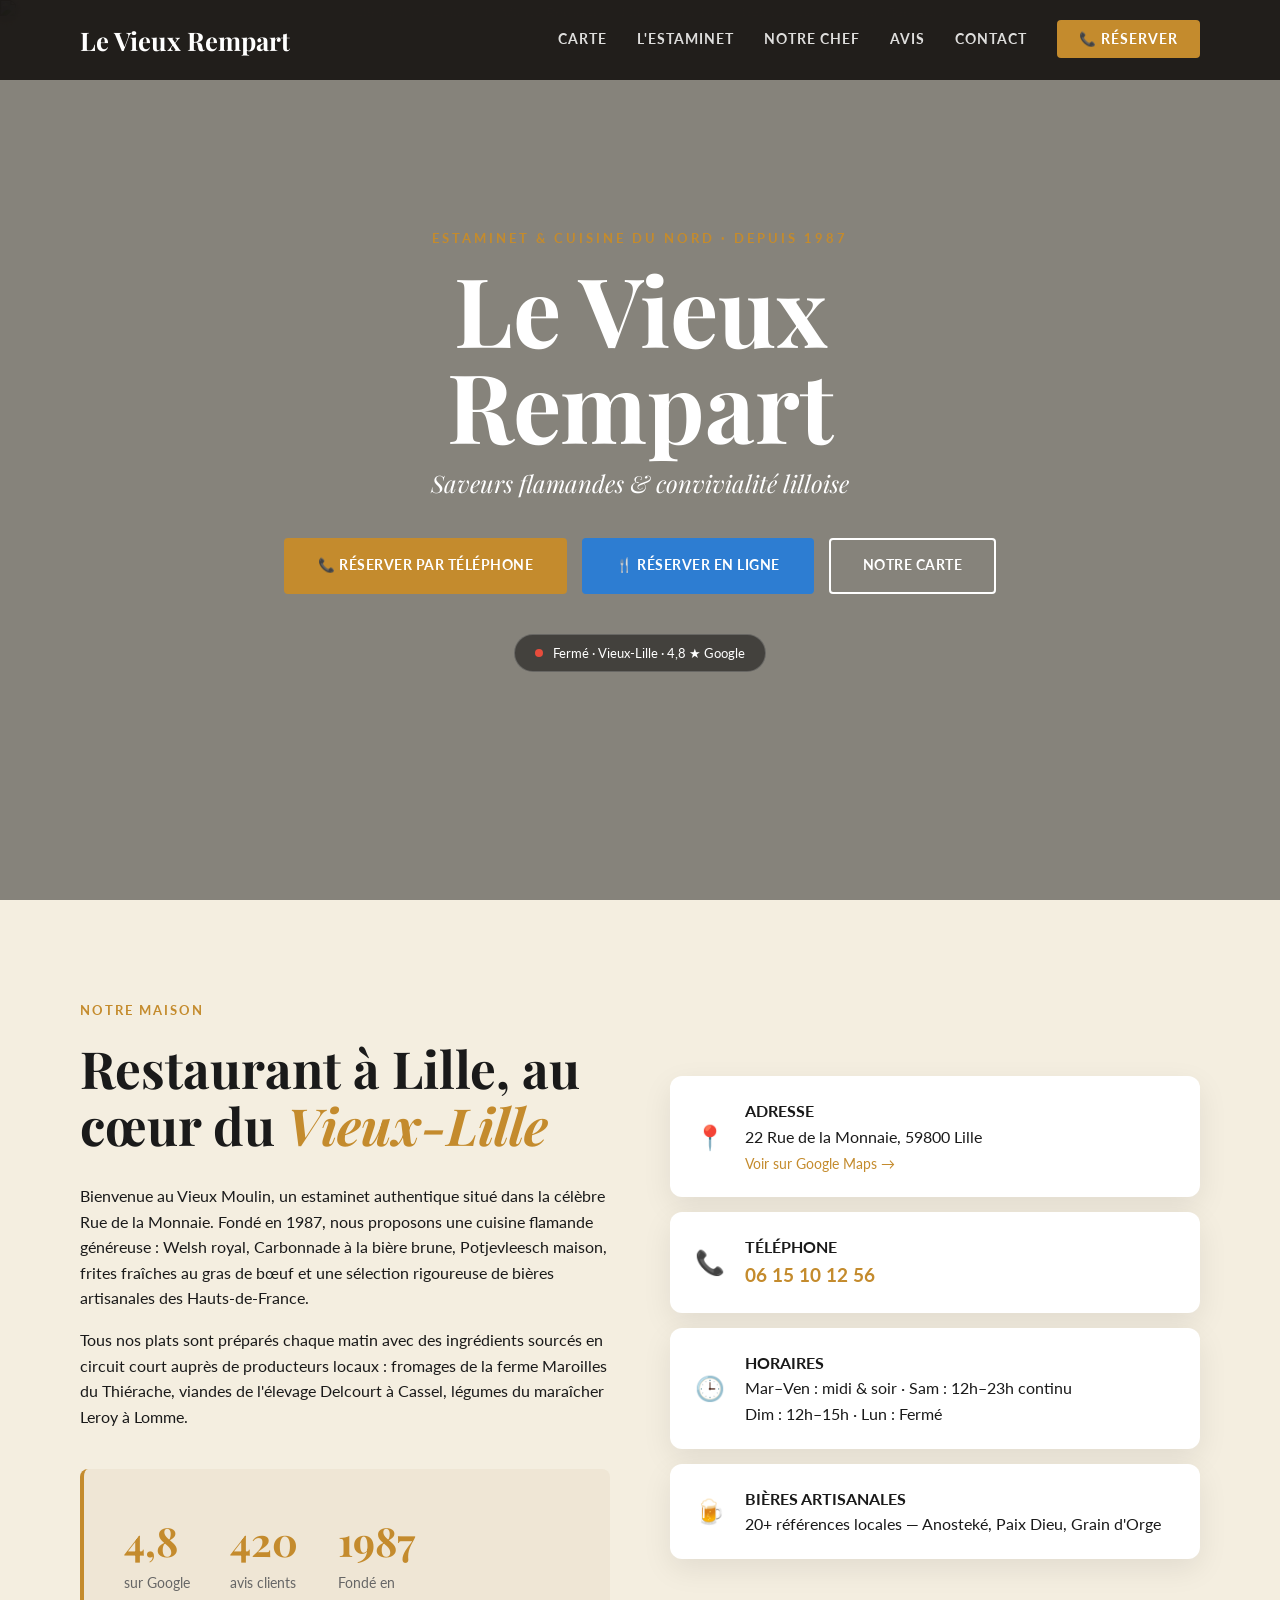
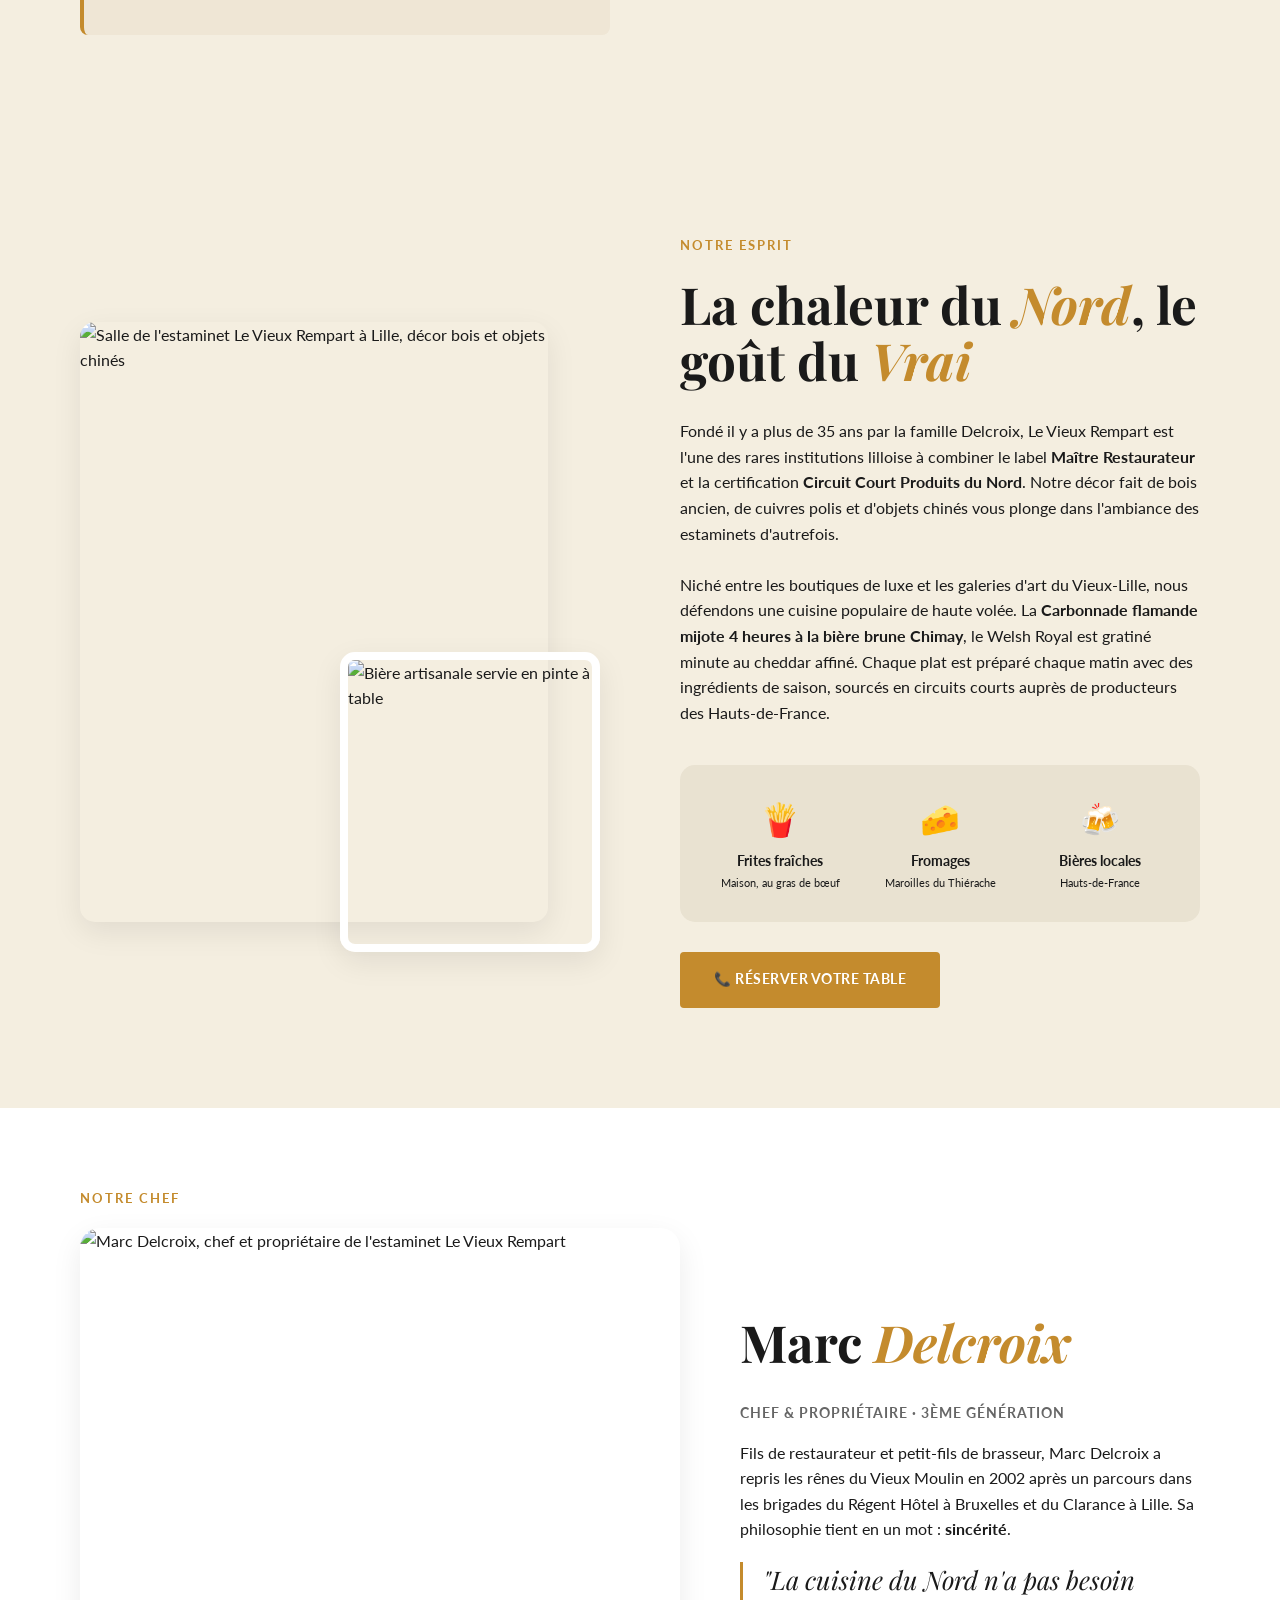
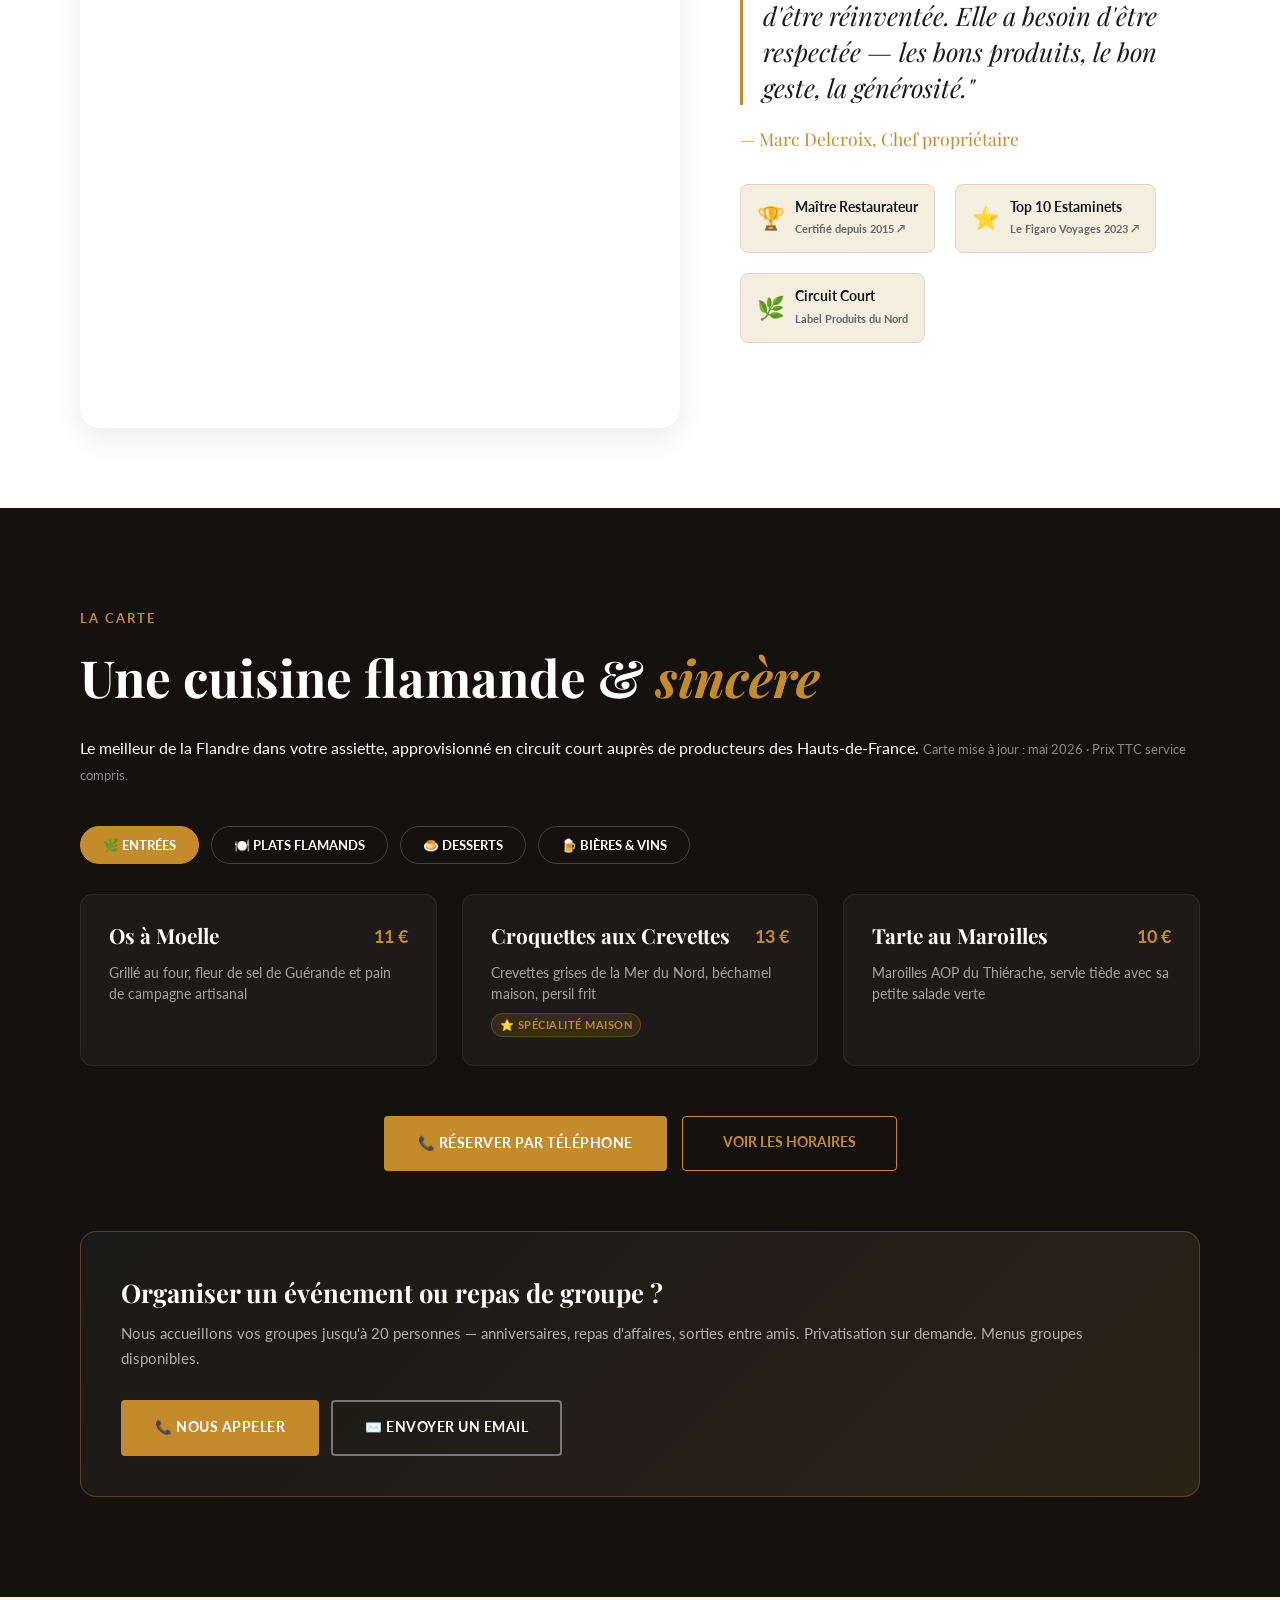
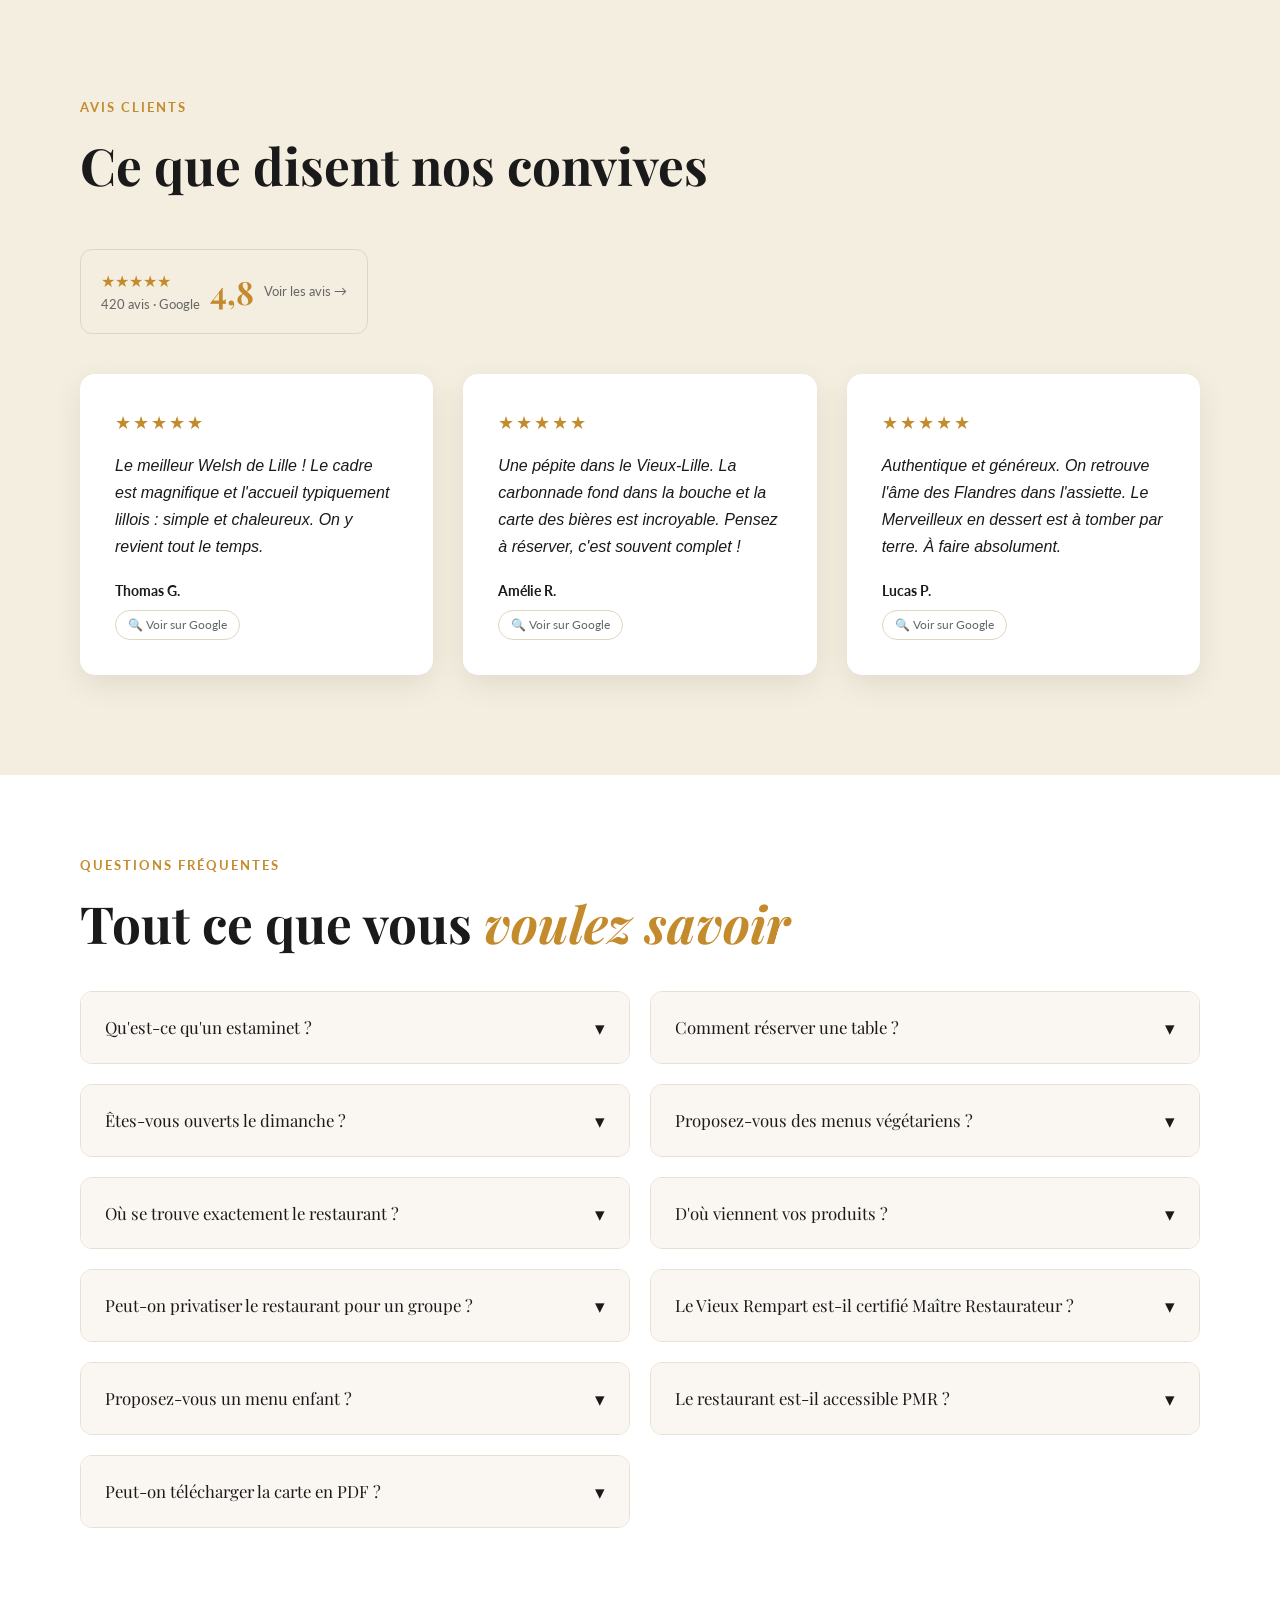
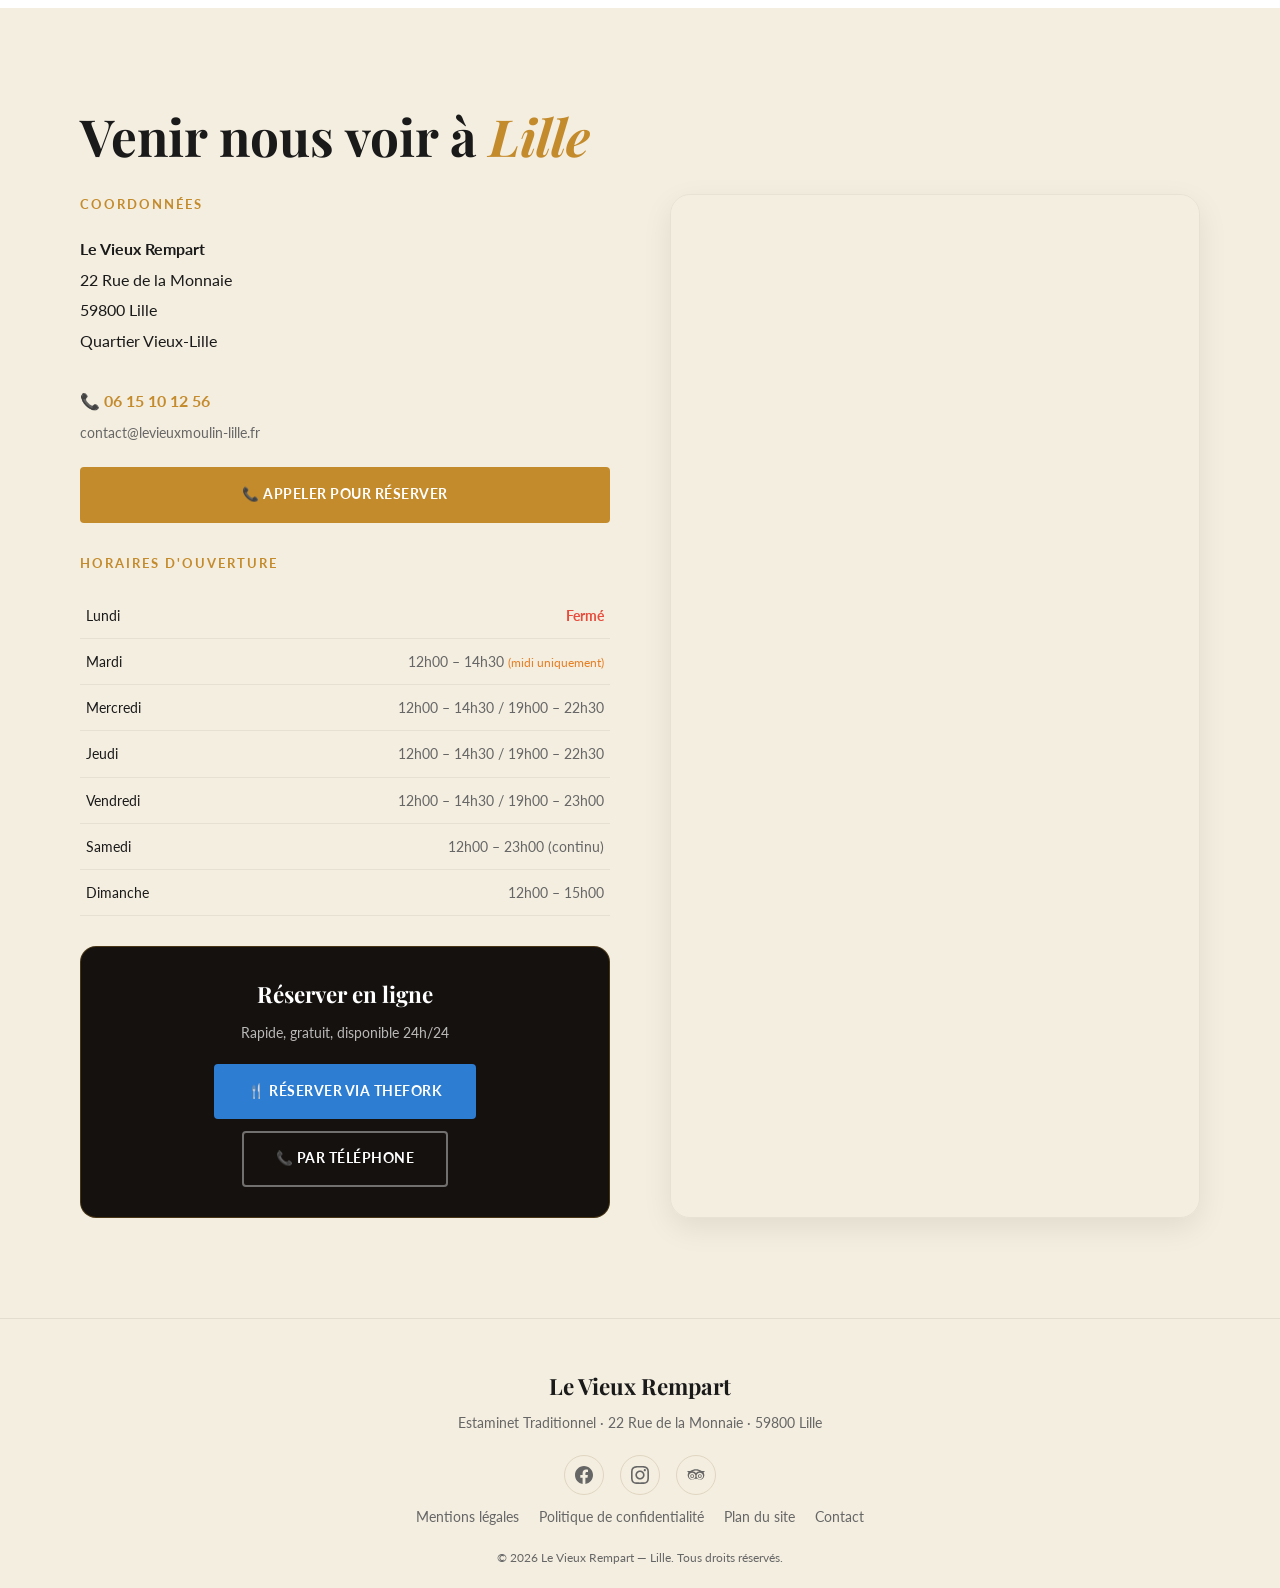
==== commit 710750dc: "Update index.html" ====
--- a/index.html
+++ b/index.html
@@ -3,8 +3,8 @@
 <head>
     <meta charset="UTF-8">
     <meta name="viewport" content="width=device-width, initial-scale=1.0">
-    <title>Le Vieux Moulin | Estaminet Traditionnel Vieux-Lille depuis 1987</title>
-    <meta name="description" content="Le Vieux Moulin, estaminet lillois depuis 1987. Welsh royal, Carbonnade flamande, Merveilleux maison. 4,8/5 sur 420 avis. 22 Rue de la Monnaie, Vieux-Lille.">
+    <title>Le Vieux Rempart | Estaminet Traditionnel Vieux-Lille depuis 1987</title>
+    <meta name="description" content="Le Vieux Rempart, estaminet lillois depuis 1987. Welsh royal, Carbonnade flamande, Merveilleux maison. 4,8/5 sur 420 avis. 22 Rue de la Monnaie, Vieux-Lille.">
     <meta name="robots" content="index, follow">
     <link rel="canonical" href="https://levieuxmoulin-lille.fr/">
     <link rel="preconnect" href="https://fonts.googleapis.com">
@@ -13,11 +13,11 @@
 
     <!-- Open Graph -->
     <meta property="og:type" content="website">
-    <meta property="og:title" content="Le Vieux Moulin | Estaminet Traditionnel Vieux-Lille depuis 1987">
+    <meta property="og:title" content="Le Vieux Rempart | Estaminet Traditionnel Vieux-Lille depuis 1987">
     <meta property="og:description" content="Estaminet authentique au cœur du Vieux-Lille. Welsh royal, Carbonnade flamande, bières artisanales. Maître Restaurateur certifié. 4,8★ sur 420 avis Google.">
     <meta property="og:url" content="https://levieuxmoulin-lille.fr/">
     <meta property="og:locale" content="fr_FR">
-    <meta property="og:site_name" content="Le Vieux Moulin">
+    <meta property="og:site_name" content="Le Vieux Rempart">
 
     <!-- Schema.org JSON-LD -->
     <script type="application/ld+json">
@@ -27,8 +27,8 @@
         {
           "@type": "Restaurant",
           "@id": "https://levieuxmoulin-lille.fr/#restaurant",
-          "name": "Le Vieux Moulin",
-          "alternateName": "Estaminet Le Vieux Moulin",
+          "name": "Le Vieux Rempart",
+          "alternateName": "Estaminet Le Vieux Rempart",
           "description": "Estaminet traditionnel lillois fondé en 1987 par la famille Delcroix. Cuisine flamande authentique : Welsh royal, Carbonnade flamande, Potjevleesch, Waterzoï. Maître Restaurateur certifié, Top 10 Estaminets Le Figaro Voyages 2023.",
           "url": "https://levieuxmoulin-lille.fr/",
           "telephone": "+33615101256",
@@ -126,7 +126,7 @@
               "name": "Qu'est-ce qu'un estaminet ?",
               "acceptedAnswer": {
                 "@type": "Answer",
-                "text": "Un estaminet est un café-restaurant traditionnel du Nord de la France et de Belgique. On y sert une cuisine régionale généreuse (Welsh, Carbonnade, Potjevleesch) accompagnée de bières artisanales, dans un décor chaleureux fait de bois et d'objets anciens. Le Vieux Moulin en est une institution lilloise depuis 1987."
+                "text": "Un estaminet est un café-restaurant traditionnel du Nord de la France et de Belgique. On y sert une cuisine régionale généreuse (Welsh, Carbonnade, Potjevleesch) accompagnée de bières artisanales, dans un décor chaleureux fait de bois et d'objets anciens. Le Vieux Rempart en est une institution lilloise depuis 1987."
               }
             },
             {
@@ -139,10 +139,10 @@
             },
             {
               "@type": "Question",
-              "name": "Le Vieux Moulin est-il ouvert le dimanche ?",
-              "acceptedAnswer": {
-                "@type": "Answer",
-                "text": "Oui, Le Vieux Moulin est ouvert le dimanche pour le déjeuner de 12h00 à 15h00. Le restaurant est fermé le lundi. Le mardi, service uniquement le midi de 12h00 à 14h30. Le samedi, service continu de 12h à 23h."
+              "name": "Le Vieux Rempart est-il ouvert le dimanche ?",
+              "acceptedAnswer": {
+                "@type": "Answer",
+                "text": "Oui, Le Vieux Rempart est ouvert le dimanche pour le déjeuner de 12h00 à 15h00. Le restaurant est fermé le lundi. Le mardi, service uniquement le midi de 12h00 à 14h30. Le samedi, service continu de 12h à 23h."
               }
             },
             {
@@ -155,10 +155,10 @@
             },
             {
               "@type": "Question",
-              "name": "Où se trouve Le Vieux Moulin à Lille ?",
-              "acceptedAnswer": {
-                "@type": "Answer",
-                "text": "Le Vieux Moulin est situé au 22 Rue de la Monnaie, au cœur du Vieux-Lille, à deux pas de la place du Lion d'Or. Accès : métro Rihour (5 min à pied), parking République ou parking du Vieux-Lille."
+              "name": "Où se trouve Le Vieux Rempart à Lille ?",
+              "acceptedAnswer": {
+                "@type": "Answer",
+                "text": "Le Vieux Rempart est situé au 22 Rue de la Monnaie, au cœur du Vieux-Lille, à deux pas de la place du Lion d'Or. Accès : métro Rihour (5 min à pied), parking République ou parking du Vieux-Lille."
               }
             },
             {
@@ -166,23 +166,23 @@
               "name": "D'où viennent les produits du Vieux Moulin ?",
               "acceptedAnswer": {
                 "@type": "Answer",
-                "text": "Le Vieux Moulin travaille en circuit court avec des producteurs des Hauts-de-France : Maroilles AOP du Thiérache, viandes de l'élevage Delcourt à Cassel, légumes du maraîcher Leroy à Lomme, bières de la Brasserie du Pays Flamand (Anosteké) et de la Brasserie Grain d'Orge à Ronchin."
-              }
-            },
-            {
-              "@type": "Question",
-              "name": "Peut-on privatiser Le Vieux Moulin pour un groupe ou un événement ?",
-              "acceptedAnswer": {
-                "@type": "Answer",
-                "text": "Oui, Le Vieux Moulin accueille des groupes jusqu'à 20 personnes sur demande. Pour une privatisation ou un événement d'entreprise, contactez-nous au 06 15 10 12 56 ou par email à contact@levieuxmoulin-lille.fr."
-              }
-            },
-            {
-              "@type": "Question",
-              "name": "Le Vieux Moulin est-il certifié Maître Restaurateur ?",
-              "acceptedAnswer": {
-                "@type": "Answer",
-                "text": "Oui, Le Vieux Moulin est certifié Maître Restaurateur depuis 2015, un label national garantissant la cuisine fait-maison à partir de produits bruts. C'est l'un des rares estaminets lillois à détenir cette certification."
+                "text": "Le Vieux Rempart travaille en circuit court avec des producteurs des Hauts-de-France : Maroilles AOP du Thiérache, viandes de l'élevage Delcourt à Cassel, légumes du maraîcher Leroy à Lomme, bières de la Brasserie du Pays Flamand (Anosteké) et de la Brasserie Grain d'Orge à Ronchin."
+              }
+            },
+            {
+              "@type": "Question",
+              "name": "Peut-on privatiser Le Vieux Rempart pour un groupe ou un événement ?",
+              "acceptedAnswer": {
+                "@type": "Answer",
+                "text": "Oui, Le Vieux Rempart accueille des groupes jusqu'à 20 personnes sur demande. Pour une privatisation ou un événement d'entreprise, contactez-nous au 06 15 10 12 56 ou par email à contact@levieuxmoulin-lille.fr."
+              }
+            },
+            {
+              "@type": "Question",
+              "name": "Le Vieux Rempart est-il certifié Maître Restaurateur ?",
+              "acceptedAnswer": {
+                "@type": "Answer",
+                "text": "Oui, Le Vieux Rempart est certifié Maître Restaurateur depuis 2015, un label national garantissant la cuisine fait-maison à partir de produits bruts. C'est l'un des rares estaminets lillois à détenir cette certification."
               }
             },
             {
@@ -195,7 +195,7 @@
             },
             {
               "@type": "Question",
-              "name": "Le Vieux Moulin est-il accessible aux personnes à mobilité réduite ?",
+              "name": "Le Vieux Rempart est-il accessible aux personnes à mobilité réduite ?",
               "acceptedAnswer": {
                 "@type": "Answer",
                 "text": "Pour toute question d'accessibilité PMR, n'hésitez pas à nous contacter au 06 15 10 12 56 avant votre visite afin que nous puissions vous accueillir dans les meilleures conditions."
@@ -208,7 +208,7 @@
           "@id": "https://levieuxmoulin-lille.fr/#marc-delcroix",
           "name": "Marc Delcroix",
           "jobTitle": "Chef propriétaire",
-          "description": "Fils de restaurateur et petit-fils de brasseur, Marc Delcroix dirige Le Vieux Moulin depuis 2002, 3ème génération de la famille Delcroix. Ancien des brigades du Régent Hôtel à Bruxelles et du Clarance à Lille.",
+          "description": "Fils de restaurateur et petit-fils de brasseur, Marc Delcroix dirige Le Vieux Rempart depuis 2002, 3ème génération de la famille Delcroix. Ancien des brigades du Régent Hôtel à Bruxelles et du Clarance à Lille.",
           "worksFor": { "@id": "https://levieuxmoulin-lille.fr/#restaurant" }
         }
       ]
@@ -513,7 +513,7 @@
 
     <nav id="mainNav" aria-label="Navigation principale">
         <div class="container nav-inner">
-            <div class="logo">Le Vieux Moulin</div>
+            <div class="logo">Le Vieux Rempart</div>
             <ul class="nav-links" role="list">
                 <li><a href="#menu">Carte</a></li>
                 <li><a href="#apropos">L'Estaminet</a></li>
@@ -528,7 +528,7 @@
         </div>
     </nav>
 
-    <section class="hero" aria-label="En-tête du restaurant Le Vieux Moulin">
+    <section class="hero" aria-label="En-tête du restaurant Le Vieux Rempart">
         <div class="hero-bg">
             <img
                 src="https://images.unsplash.com/photo-1555396273-367ea4eb4db5?auto=format&fit=crop&w=1600&q=80"
@@ -536,14 +536,14 @@
                         https://images.unsplash.com/photo-1555396273-367ea4eb4db5?auto=format&fit=crop&w=1200&q=75 1200w,
                         https://images.unsplash.com/photo-1555396273-367ea4eb4db5?auto=format&fit=crop&w=1600&q=80 1600w"
                 sizes="100vw"
-                alt="Salle de l'estaminet Le Vieux Moulin à Lille, décor bois chaleureux et cuisine flamande"
+                alt="Salle de l'estaminet Le Vieux Rempart à Lille, décor bois chaleureux et cuisine flamande"
                 width="1600" height="900"
                 fetchpriority="high"
             >
         </div>
         <div class="hero-content">
             <span class="hero-label">Estaminet &amp; Cuisine du Nord · depuis 1987</span>
-            <h1>Le Vieux Moulin</h1>
+            <h1>Le Vieux Rempart</h1>
             <p>Saveurs flamandes &amp; convivialité lilloise</p>
             <div class="hero-btns">
                 <a href="tel:0615101256" class="btn btn-primary">📞 Réserver par téléphone</a>
@@ -585,13 +585,13 @@
         <div class="container">
             <div class="history-grid">
                 <div class="history-images">
-                    <img src="https://images.unsplash.com/photo-1550966841-3ee3ad05903b?auto=format&fit=crop&w=800&q=80" class="img-large" alt="Salle de l'estaminet Le Vieux Moulin à Lille, décor bois et objets chinés" width="800" height="600" loading="lazy">
+                    <img src="https://images.unsplash.com/photo-1550966841-3ee3ad05903b?auto=format&fit=crop&w=800&q=80" class="img-large" alt="Salle de l'estaminet Le Vieux Rempart à Lille, décor bois et objets chinés" width="800" height="600" loading="lazy">
                     <img src="https://images.unsplash.com/photo-1559339352-11d035aa65de?auto=format&fit=crop&w=400&q=80" class="img-small" alt="Bière artisanale servie en pinte à table" width="400" height="300" loading="lazy">
                 </div>
                 <div>
                     <span class="label">Notre Esprit</span>
                     <h2 class="section-title" id="histoire-title">La chaleur du <em>Nord</em>, le goût du <em>Vrai</em></h2>
-                    <p>Fondé il y a plus de 35 ans par la famille Delcroix, Le Vieux Moulin est l'une des rares institutions lilloise à combiner le label <strong>Maître Restaurateur</strong> et la certification <strong>Circuit Court Produits du Nord</strong>. Notre décor fait de bois ancien, de cuivres polis et d'objets chinés vous plonge dans l'ambiance des estaminets d'autrefois.</p>
+                    <p>Fondé il y a plus de 35 ans par la famille Delcroix, Le Vieux Rempart est l'une des rares institutions lilloise à combiner le label <strong>Maître Restaurateur</strong> et la certification <strong>Circuit Court Produits du Nord</strong>. Notre décor fait de bois ancien, de cuivres polis et d'objets chinés vous plonge dans l'ambiance des estaminets d'autrefois.</p>
                     <br>
                     <p>Niché entre les boutiques de luxe et les galeries d'art du Vieux-Lille, nous défendons une cuisine populaire de haute volée. La <strong>Carbonnade flamande mijote 4 heures à la bière brune Chimay</strong>, le Welsh Royal est gratiné minute au cheddar affiné. Chaque plat est préparé chaque matin avec des ingrédients de saison, sourcés en circuits courts auprès de producteurs des Hauts-de-France.</p>
                     <div class="features-box" aria-label="Nos engagements">
@@ -609,7 +609,7 @@
         <div class="container">
             <span class="label">Notre Chef</span>
             <div class="chef-grid">
-                <div><img src="https://images.unsplash.com/photo-1607631568010-a87245c0daf8?auto=format&fit=crop&w=600&q=80" alt="Marc Delcroix, chef et propriétaire de l'estaminet Le Vieux Moulin" class="chef-photo" width="600" height="800" loading="lazy"></div>
+                <div><img src="https://images.unsplash.com/photo-1607631568010-a87245c0daf8?auto=format&fit=crop&w=600&q=80" alt="Marc Delcroix, chef et propriétaire de l'estaminet Le Vieux Rempart" class="chef-photo" width="600" height="800" loading="lazy"></div>
                 <div>
                     <h2 class="section-title" id="chef-title">Marc <em>Delcroix</em></h2>
                     <p style="color:var(--text-light);font-size:0.9rem;margin-bottom:16px;text-transform:uppercase;letter-spacing:1px;font-weight:bold">Chef &amp; Propriétaire · 3ème génération</p>
@@ -737,14 +737,14 @@
             <span class="label">Questions Fréquentes</span>
             <h2 class="section-title" id="faq-title">Tout ce que vous <em>voulez savoir</em></h2>
             <div class="faq-grid">
-                <div class="faq-item"><div class="faq-question" role="button" tabindex="0" aria-expanded="false"><span>Qu'est-ce qu'un estaminet ?</span><span class="faq-chevron">▾</span></div><div class="faq-answer">Un estaminet est un café-restaurant traditionnel du Nord de la France et de Belgique. On y sert une cuisine régionale généreuse (Welsh, Carbonnade, Potjevleesch) accompagnée de bières artisanales, dans un décor chaleureux fait de bois et d'objets anciens. Le Vieux Moulin en est une institution lilloise depuis 1987.</div></div>
+                <div class="faq-item"><div class="faq-question" role="button" tabindex="0" aria-expanded="false"><span>Qu'est-ce qu'un estaminet ?</span><span class="faq-chevron">▾</span></div><div class="faq-answer">Un estaminet est un café-restaurant traditionnel du Nord de la France et de Belgique. On y sert une cuisine régionale généreuse (Welsh, Carbonnade, Potjevleesch) accompagnée de bières artisanales, dans un décor chaleureux fait de bois et d'objets anciens. Le Vieux Rempart en est une institution lilloise depuis 1987.</div></div>
                 <div class="faq-item"><div class="faq-question" role="button" tabindex="0" aria-expanded="false"><span>Comment réserver une table ?</span><span class="faq-chevron">▾</span></div><div class="faq-answer">Appelez-nous directement au <a href="tel:0615101256" style="color:var(--primary)">06 15 10 12 56</a>, du mardi au dimanche. La réservation est vivement recommandée le week-end et les jours fériés. Nous acceptons les groupes jusqu'à 20 personnes sur demande.</div></div>
                 <div class="faq-item"><div class="faq-question" role="button" tabindex="0" aria-expanded="false"><span>Êtes-vous ouverts le dimanche ?</span><span class="faq-chevron">▾</span></div><div class="faq-answer">Oui ! Nous sommes ouverts le dimanche pour le déjeuner de 12h00 à 15h00. Nous sommes fermés le lundi. Le samedi, nous proposons un service continu de 12h à 23h.</div></div>
                 <div class="faq-item"><div class="faq-question" role="button" tabindex="0" aria-expanded="false"><span>Proposez-vous des menus végétariens ?</span><span class="faq-chevron">▾</span></div><div class="faq-answer">Plusieurs de nos plats sont végétariens ou adaptables : la Tarte au Maroilles, la Gaufre flamande et notre sélection de fromages. N'hésitez pas à nous appeler pour adapter le menu à vos contraintes alimentaires.</div></div>
                 <div class="faq-item"><div class="faq-question" role="button" tabindex="0" aria-expanded="false"><span>Où se trouve exactement le restaurant ?</span><span class="faq-chevron">▾</span></div><div class="faq-answer">Nous sommes au 22 Rue de la Monnaie, au cœur du Vieux-Lille, à deux pas de la place du Lion d'Or. Transports : métro Rihour (5 min à pied), parking République ou parking du Vieux-Lille. <a href="https://www.google.com/maps/dir/?api=1&destination=22+Rue+de+la+Monnaie+59800+Lille" target="_blank" rel="noopener" style="color:var(--primary)">Voir l'itinéraire →</a></div></div>
                 <div class="faq-item"><div class="faq-question" role="button" tabindex="0" aria-expanded="false"><span>D'où viennent vos produits ?</span><span class="faq-chevron">▾</span></div><div class="faq-answer">Nous travaillons en circuit court avec des producteurs des Hauts-de-France : Maroilles AOP du Thiérache, viandes de l'élevage Delcourt à Cassel, légumes du maraîcher Leroy à Lomme, bières de la Brasserie du Pays Flamand (Anosteké) et de la Brasserie Grain d'Orge à Ronchin.</div></div>
-                <div class="faq-item"><div class="faq-question" role="button" tabindex="0" aria-expanded="false"><span>Peut-on privatiser le restaurant pour un groupe ?</span><span class="faq-chevron">▾</span></div><div class="faq-answer">Oui ! Le Vieux Moulin accueille vos groupes jusqu'à 20 personnes sur demande : anniversaires, repas d'affaires, sorties entre amis. Contactez-nous au <a href="tel:0615101256" style="color:var(--primary)">06 15 10 12 56</a> ou par email à <a href="mailto:contact@levieuxmoulin-lille.fr?subject=Demande%20groupe" style="color:var(--primary)">contact@levieuxmoulin-lille.fr</a> pour étudier votre projet.</div></div>
-                <div class="faq-item"><div class="faq-question" role="button" tabindex="0" aria-expanded="false"><span>Le Vieux Moulin est-il certifié Maître Restaurateur ?</span><span class="faq-chevron">▾</span></div><div class="faq-answer">Oui, nous sommes certifiés <a href="https://www.maitre-restaurateur.com/" target="_blank" rel="noopener" style="color:var(--primary)">Maître Restaurateur</a> depuis 2015 — un label national qui garantit la cuisine fait-maison à partir de produits bruts. C'est l'un des rares estaminets lillois à détenir cette certification officielle.</div></div>
+                <div class="faq-item"><div class="faq-question" role="button" tabindex="0" aria-expanded="false"><span>Peut-on privatiser le restaurant pour un groupe ?</span><span class="faq-chevron">▾</span></div><div class="faq-answer">Oui ! Le Vieux Rempart accueille vos groupes jusqu'à 20 personnes sur demande : anniversaires, repas d'affaires, sorties entre amis. Contactez-nous au <a href="tel:0615101256" style="color:var(--primary)">06 15 10 12 56</a> ou par email à <a href="mailto:contact@levieuxmoulin-lille.fr?subject=Demande%20groupe" style="color:var(--primary)">contact@levieuxmoulin-lille.fr</a> pour étudier votre projet.</div></div>
+                <div class="faq-item"><div class="faq-question" role="button" tabindex="0" aria-expanded="false"><span>Le Vieux Rempart est-il certifié Maître Restaurateur ?</span><span class="faq-chevron">▾</span></div><div class="faq-answer">Oui, nous sommes certifiés <a href="https://www.maitre-restaurateur.com/" target="_blank" rel="noopener" style="color:var(--primary)">Maître Restaurateur</a> depuis 2015 — un label national qui garantit la cuisine fait-maison à partir de produits bruts. C'est l'un des rares estaminets lillois à détenir cette certification officielle.</div></div>
                 <div class="faq-item"><div class="faq-question" role="button" tabindex="0" aria-expanded="false"><span>Proposez-vous un menu enfant ?</span><span class="faq-chevron">▾</span></div><div class="faq-answer">Nous sommes un restaurant familial et accueillons les enfants avec plaisir. Renseignez-vous directement au <a href="tel:0615101256" style="color:var(--primary)">06 15 10 12 56</a> pour les formules disponibles lors de votre visite.</div></div>
                 <div class="faq-item"><div class="faq-question" role="button" tabindex="0" aria-expanded="false"><span>Le restaurant est-il accessible PMR ?</span><span class="faq-chevron">▾</span></div><div class="faq-answer">Pour toute question d'accessibilité pour les personnes à mobilité réduite, n'hésitez pas à nous contacter avant votre visite au <a href="tel:0615101256" style="color:var(--primary)">06 15 10 12 56</a> afin que nous puissions organiser votre accueil dans les meilleures conditions.</div></div>
                 <div class="faq-item"><div class="faq-question" role="button" tabindex="0" aria-expanded="false"><span>Peut-on télécharger la carte en PDF ?</span><span class="faq-chevron">▾</span></div><div class="faq-answer">Notre carte en ligne est consultable directement sur ce site. Pour obtenir la carte au format PDF ou pour des informations sur nos menus groupes, contactez-nous par email à <a href="mailto:contact@levieuxmoulin-lille.fr" style="color:var(--primary)">contact@levieuxmoulin-lille.fr</a>.</div></div>
@@ -759,7 +759,7 @@
                 <div>
                     <p class="label">Coordonnées</p>
                     <address style="font-style:normal;line-height:1.9">
-                        <strong>Le Vieux Moulin</strong><br>22 Rue de la Monnaie<br>59800 Lille<br>Quartier Vieux-Lille<br><br>
+                        <strong>Le Vieux Rempart</strong><br>22 Rue de la Monnaie<br>59800 Lille<br>Quartier Vieux-Lille<br><br>
                         <a href="tel:0615101256" style="color:var(--primary);font-weight:bold">📞 06 15 10 12 56</a><br>
                         <a href="mailto:contact@levieuxmoulin-lille.fr" style="color:var(--text-light);font-size:0.9rem">contact@levieuxmoulin-lille.fr</a>
                     </address>
@@ -787,7 +787,7 @@
                 </div>
                 <div>
                     <div class="map-placeholder">
-                        <iframe title="Carte Google Maps — Le Vieux Moulin, 22 Rue de la Monnaie, 59800 Lille" src="https://www.google.com/maps/embed?pb=!1m18!1m12!1m3!1d2530.158102345678!2d3.0620242!3d50.640624!2m3!1f0!2f0!3f0!3m2!1i1024!2i768!4f13.1!3m3!1m2!1s0x47c2d58f338d17b1%3A0x6739665675c2e177!2s22%20Rue%20de%20la%20Monnaie%2C%2059800%20Lille!5e0!3m2!1sfr!2sfr!4v1714510000000" width="100%" height="100%" style="border:0" allowfullscreen="" loading="lazy" referrerpolicy="no-referrer-when-downgrade"></iframe>
+                        <iframe title="Carte Google Maps — Le Vieux Rempart, 22 Rue de la Monnaie, 59800 Lille" src="https://www.google.com/maps/embed?pb=!1m18!1m12!1m3!1d2530.158102345678!2d3.0620242!3d50.640624!2m3!1f0!2f0!3f0!3m2!1i1024!2i768!4f13.1!3m3!1m2!1s0x47c2d58f338d17b1%3A0x6739665675c2e177!2s22%20Rue%20de%20la%20Monnaie%2C%2059800%20Lille!5e0!3m2!1sfr!2sfr!4v1714510000000" width="100%" height="100%" style="border:0" allowfullscreen="" loading="lazy" referrerpolicy="no-referrer-when-downgrade"></iframe>
                     </div>
                 </div>
             </div>
@@ -796,7 +796,7 @@
 
     <footer>
         <div class="container">
-            <div class="logo" style="font-size:1.4rem;margin-bottom:8px">Le Vieux Moulin</div>
+            <div class="logo" style="font-size:1.4rem;margin-bottom:8px">Le Vieux Rempart</div>
             <p style="color:var(--text-light);font-size:0.85rem">Estaminet Traditionnel · 22 Rue de la Monnaie · 59800 Lille</p>
             <div class="footer-social">
                 <a href="https://www.facebook.com/levieuxmoulinlille" target="_blank" rel="noopener" class="social-btn" aria-label="Facebook"><svg viewBox="0 0 24 24" xmlns="http://www.w3.org/2000/svg"><path d="M24 12.073C24 5.405 18.627 0 12 0S0 5.405 0 12.073C0 18.1 4.388 23.094 10.125 24v-8.437H7.078v-3.49h3.047V9.41c0-3.025 1.792-4.697 4.533-4.697 1.312 0 2.686.236 2.686.236v2.97h-1.513c-1.491 0-1.956.931-1.956 1.886v2.267h3.328l-.532 3.49h-2.796V24C19.612 23.094 24 18.1 24 12.073z"/></svg></a>
@@ -809,7 +809,7 @@
                 <a href="/plan-du-site">Plan du site</a>
                 <a href="mailto:contact@levieuxmoulin-lille.fr">Contact</a>
             </div>
-            <p style="margin-top:20px;color:var(--text-light);font-size:0.75rem">&copy; 2026 Le Vieux Moulin — Lille. Tous droits réservés.</p>
+            <p style="margin-top:20px;color:var(--text-light);font-size:0.75rem">&copy; 2026 Le Vieux Rempart — Lille. Tous droits réservés.</p>
         </div>
     </footer>
 
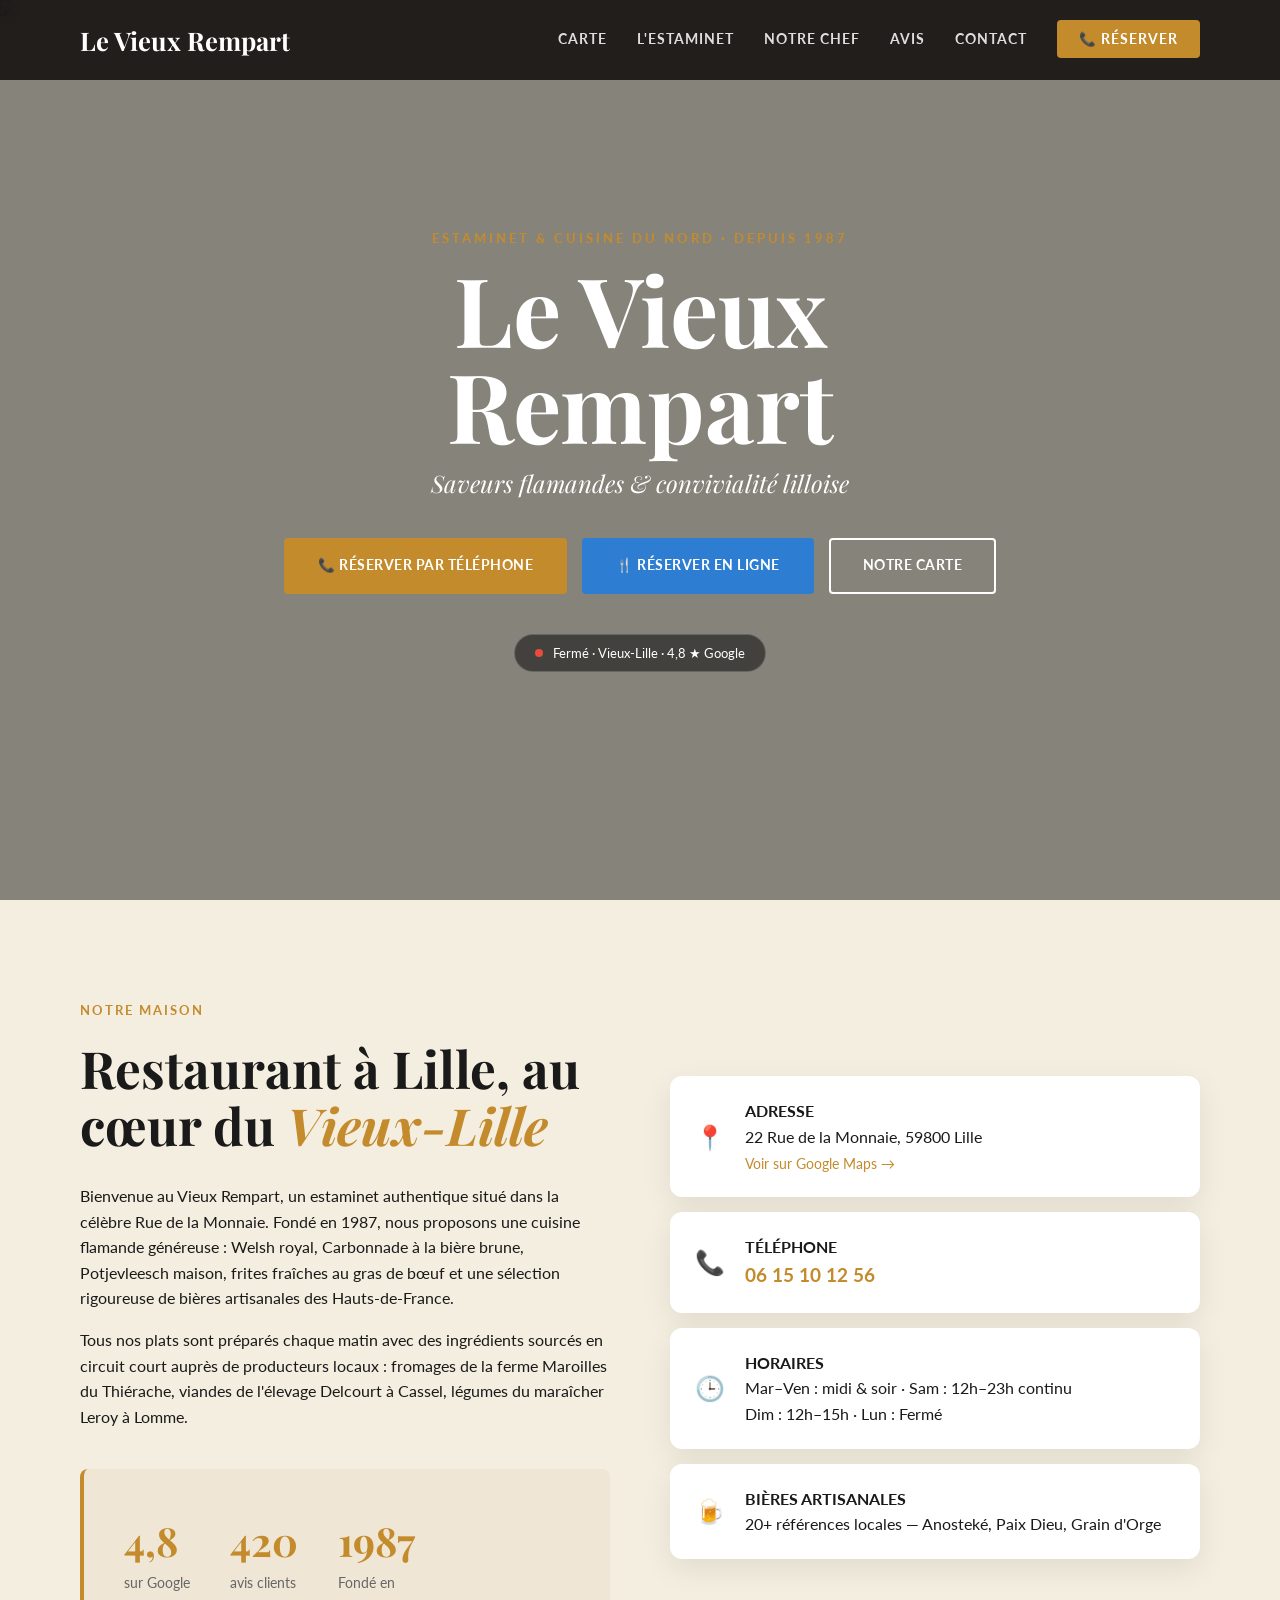
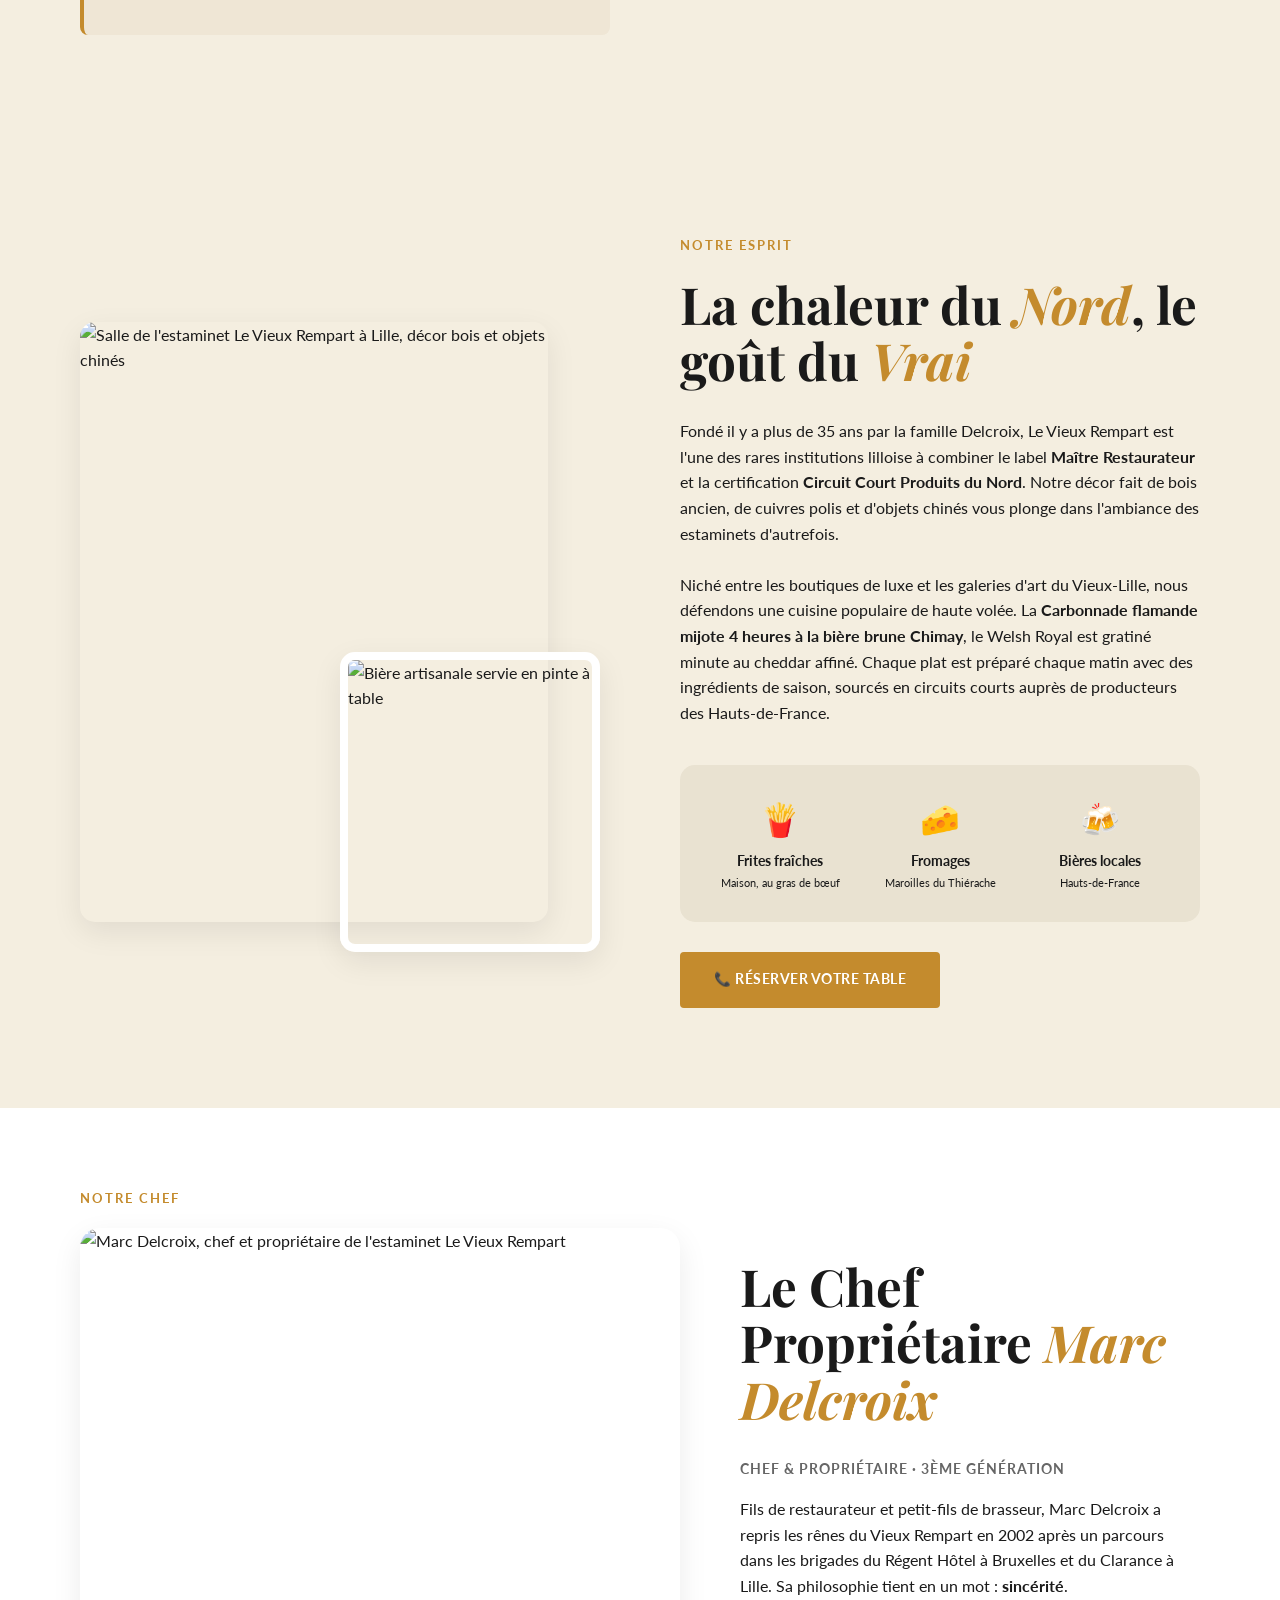
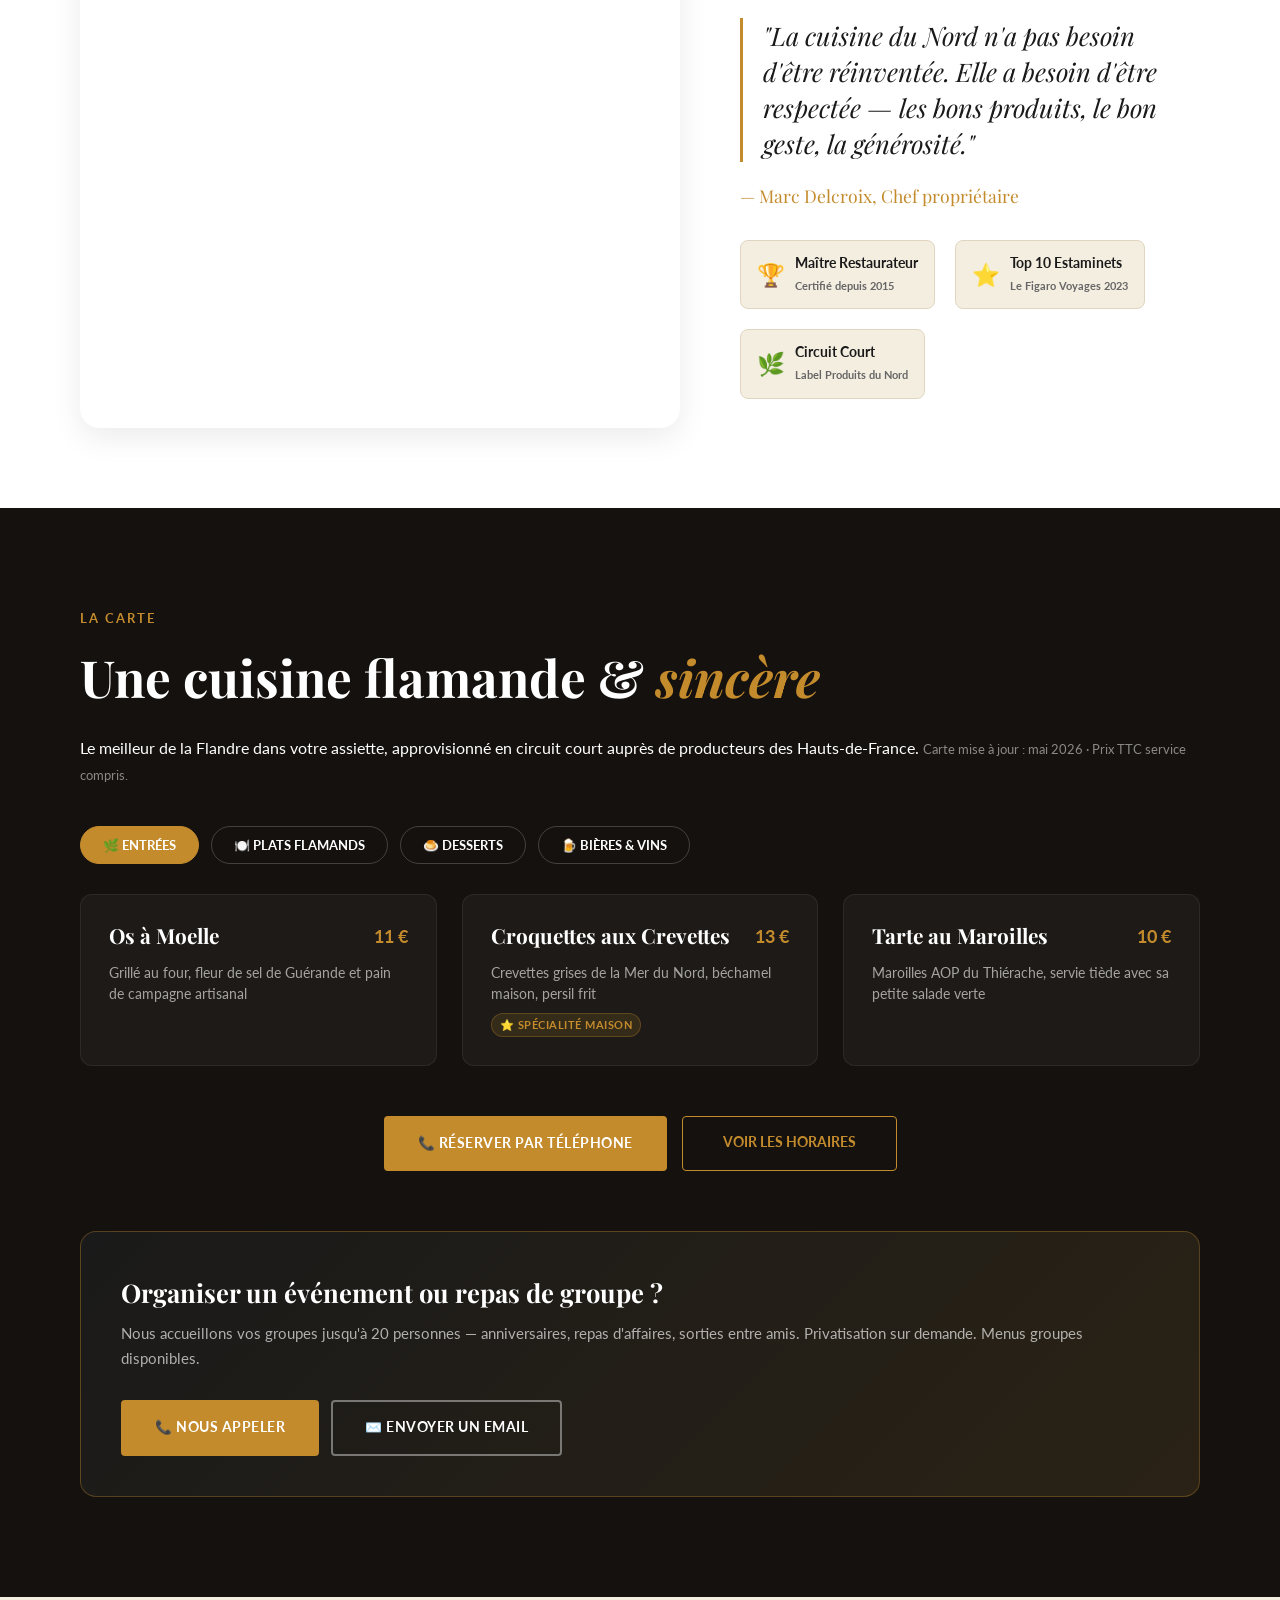
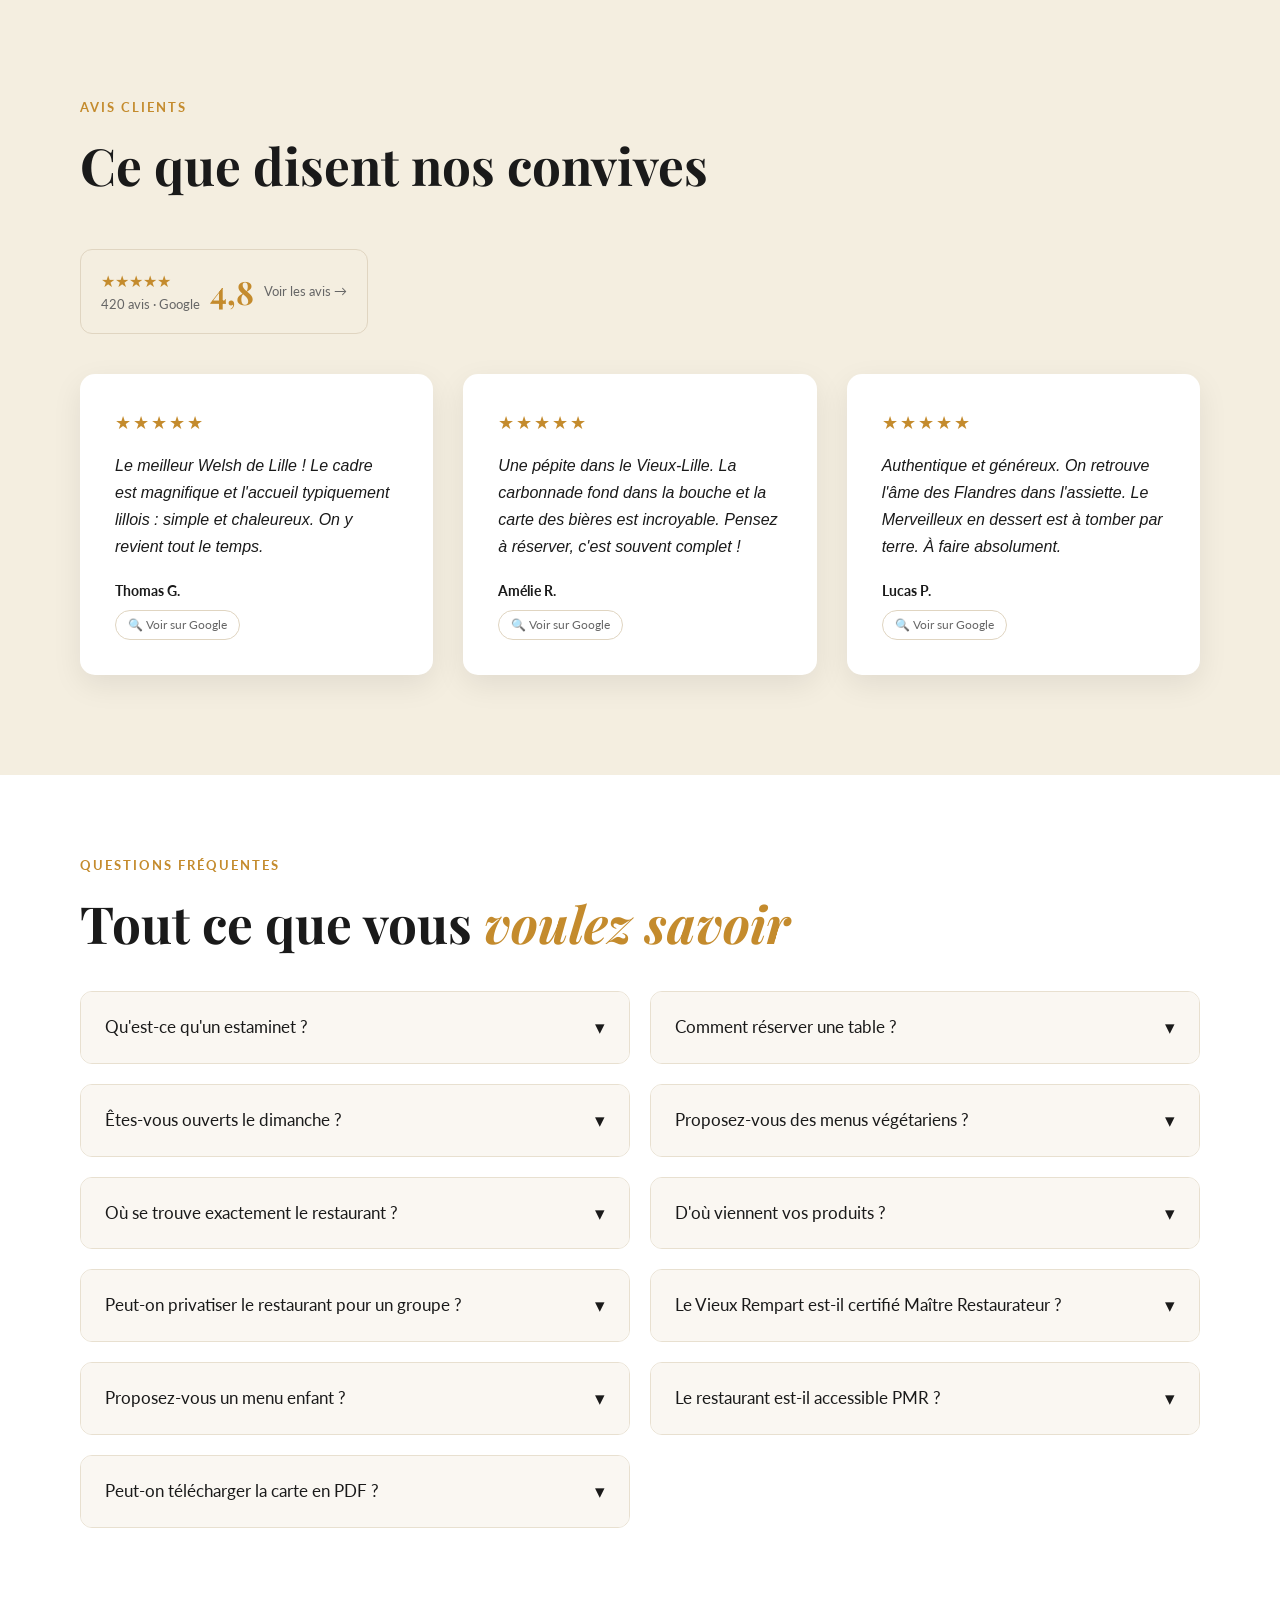
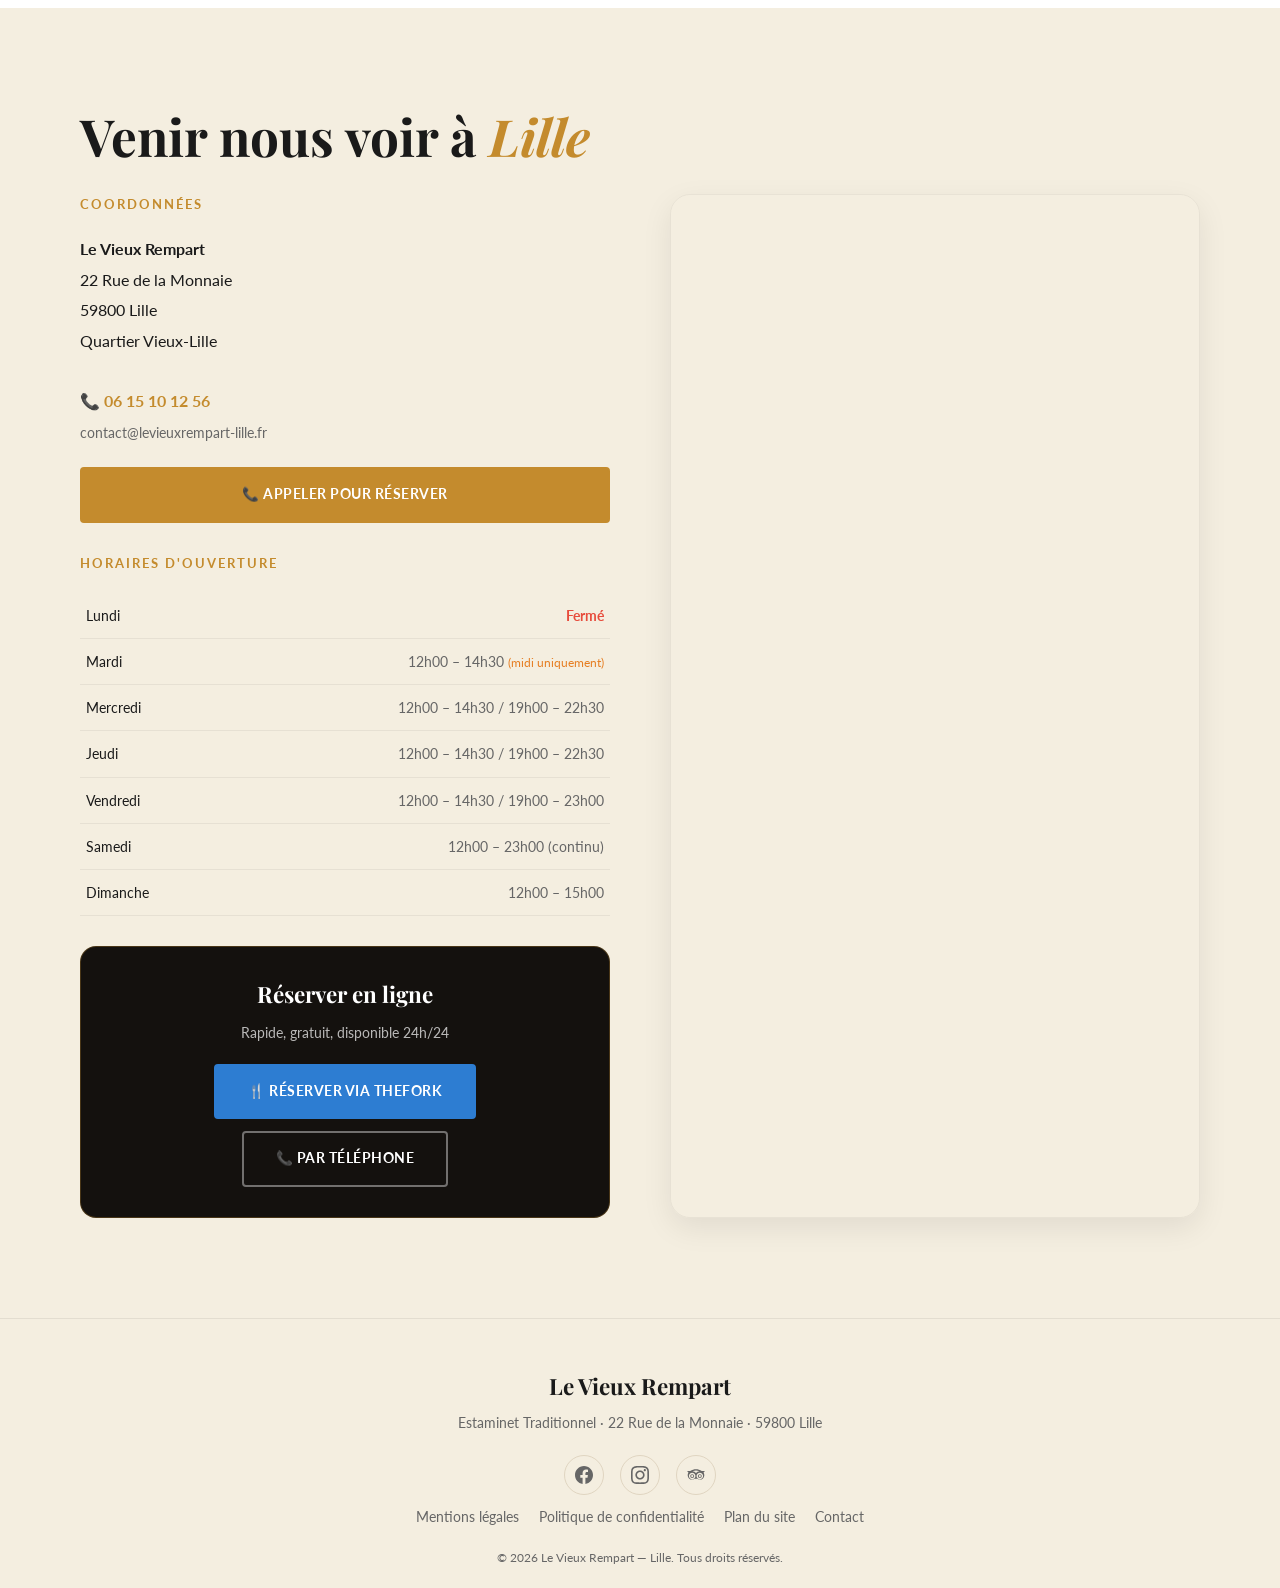
==== commit 64c8a959: "Update index.html" ====
--- a/index.html
+++ b/index.html
@@ -6,7 +6,7 @@
     <title>Le Vieux Rempart | Estaminet Traditionnel Vieux-Lille depuis 1987</title>
     <meta name="description" content="Le Vieux Rempart, estaminet lillois depuis 1987. Welsh royal, Carbonnade flamande, Merveilleux maison. 4,8/5 sur 420 avis. 22 Rue de la Monnaie, Vieux-Lille.">
     <meta name="robots" content="index, follow">
-    <link rel="canonical" href="https://levieuxmoulin-lille.fr/">
+    <link rel="canonical" href="https://levieuxrempart-lille.fr/">
     <link rel="preconnect" href="https://fonts.googleapis.com">
     <link rel="preconnect" href="https://fonts.gstatic.com" crossorigin>
     <link rel="icon" type="image/png" href="favicon.png">
@@ -15,7 +15,7 @@
     <meta property="og:type" content="website">
     <meta property="og:title" content="Le Vieux Rempart | Estaminet Traditionnel Vieux-Lille depuis 1987">
     <meta property="og:description" content="Estaminet authentique au cœur du Vieux-Lille. Welsh royal, Carbonnade flamande, bières artisanales. Maître Restaurateur certifié. 4,8★ sur 420 avis Google.">
-    <meta property="og:url" content="https://levieuxmoulin-lille.fr/">
+    <meta property="og:url" content="https://levieuxrempart-lille.fr/">
     <meta property="og:locale" content="fr_FR">
     <meta property="og:site_name" content="Le Vieux Rempart">
 
@@ -26,13 +26,13 @@
       "@graph": [
         {
           "@type": "Restaurant",
-          "@id": "https://levieuxmoulin-lille.fr/#restaurant",
+          "@id": "https://levieuxrempart-lille.fr/#restaurant",
           "name": "Le Vieux Rempart",
           "alternateName": "Estaminet Le Vieux Rempart",
           "description": "Estaminet traditionnel lillois fondé en 1987 par la famille Delcroix. Cuisine flamande authentique : Welsh royal, Carbonnade flamande, Potjevleesch, Waterzoï. Maître Restaurateur certifié, Top 10 Estaminets Le Figaro Voyages 2023.",
-          "url": "https://levieuxmoulin-lille.fr/",
+          "url": "https://levieuxrempart-lille.fr/",
           "telephone": "+33615101256",
-          "email": "contact@levieuxmoulin-lille.fr",
+          "email": "contact@levieuxrempart-lille.fr",
           "foundingDate": "1987",
           "priceRange": "€€",
           "servesCuisine": ["Cuisine flamande", "Cuisine du Nord", "Estaminet"],
@@ -56,7 +56,7 @@
             "bestRating": "5",
             "worstRating": "1"
           },
-          "hasMap": "https://www.google.com/maps/place/Le+Vieux+Moulin,+22+Rue+de+la+Monnaie,+59800+Lille",
+          "hasMap": "https://www.google.com/maps/place/Le+Vieux+Rempart,+22+Rue+de+la+Monnaie,+59800+Lille",
           "openingHoursSpecification": [
             {
               "@type": "OpeningHoursSpecification",
@@ -101,8 +101,30 @@
               "closes": "15:00"
             }
           ],
-          "hasMenu": "https://levieuxmoulin-lille.fr/#menu",
-          "menu": "https://levieuxmoulin-lille.fr/#menu",
+          "hasMenu": "https://levieuxrempart-lille.fr/#menu",
+          "menu": "https://levieuxrempart-lille.fr/#menu",
+          "hasMenuItem": [
+            {
+              "@type": "MenuItem",
+              "name": "Carbonnade Flamande",
+              "description": "Bœuf mijoté 4h à la bière brune Chimay et pain d'épices, frites maison",
+              "offers": {
+                "@type": "Offer",
+                "price": "19.00",
+                "priceCurrency": "EUR"
+              }
+            },
+            {
+              "@type": "MenuItem",
+              "name": "Welsh Royal",
+              "description": "Cheddar affiné fondu à la bière, jambon blanc fumé, œuf poché et frites",
+              "offers": {
+                "@type": "Offer",
+                "price": "18.00",
+                "priceCurrency": "EUR"
+              }
+            }
+          ],
           "currenciesAccepted": "EUR",
           "paymentAccepted": "Cash, Credit Card",
           "amenityFeature": [
@@ -113,9 +135,9 @@
           "award": ["Maître Restaurateur depuis 2015", "Top 10 Estaminets Le Figaro Voyages 2023", "Label Circuit Court Produits du Nord"],
           "image": "https://images.unsplash.com/photo-1555396273-367ea4eb4db5?auto=format&fit=crop&w=1600&q=80",
           "sameAs": [
-            "https://www.facebook.com/levieuxmoulinlille",
-            "https://www.instagram.com/levieuxmoulin_lille",
-            "https://www.tripadvisor.fr/restaurant-lille-vieux-moulin"
+            "https://www.facebook.com/levieuxrempartlille",
+            "https://www.instagram.com/levieuxrempart_lille",
+            "https://www.tripadvisor.fr/restaurant-lille-vieux-rempart"
           ]
         },
         {
@@ -131,7 +153,7 @@
             },
             {
               "@type": "Question",
-              "name": "Comment réserver une table au Vieux Moulin ?",
+              "name": "Comment réserver une table au Vieux Rempart ?",
               "acceptedAnswer": {
                 "@type": "Answer",
                 "text": "Appelez directement au 06 15 10 12 56, du mardi au dimanche. La réservation est vivement recommandée le week-end et les jours fériés. Nous acceptons les groupes jusqu'à 20 personnes sur demande. Réservation en ligne disponible via TheFork 24h/24."
@@ -163,7 +185,7 @@
             },
             {
               "@type": "Question",
-              "name": "D'où viennent les produits du Vieux Moulin ?",
+              "name": "D'où viennent les produits du Vieux Rempart ?",
               "acceptedAnswer": {
                 "@type": "Answer",
                 "text": "Le Vieux Rempart travaille en circuit court avec des producteurs des Hauts-de-France : Maroilles AOP du Thiérache, viandes de l'élevage Delcourt à Cassel, légumes du maraîcher Leroy à Lomme, bières de la Brasserie du Pays Flamand (Anosteké) et de la Brasserie Grain d'Orge à Ronchin."
@@ -174,7 +196,7 @@
               "name": "Peut-on privatiser Le Vieux Rempart pour un groupe ou un événement ?",
               "acceptedAnswer": {
                 "@type": "Answer",
-                "text": "Oui, Le Vieux Rempart accueille des groupes jusqu'à 20 personnes sur demande. Pour une privatisation ou un événement d'entreprise, contactez-nous au 06 15 10 12 56 ou par email à contact@levieuxmoulin-lille.fr."
+                "text": "Oui, Le Vieux Rempart accueille des groupes jusqu'à 20 personnes sur demande. Pour une privatisation ou un événement d'entreprise, contactez-nous au 06 15 10 12 56 ou par email à contact@levieuxrempart-lille.fr."
               }
             },
             {
@@ -187,7 +209,7 @@
             },
             {
               "@type": "Question",
-              "name": "Y a-t-il une terrasse au Vieux Moulin ?",
+              "name": "Y a-t-il une terrasse au Vieux Rempart ?",
               "acceptedAnswer": {
                 "@type": "Answer",
                 "text": "Renseignez-vous directement au 06 15 10 12 56 pour les disponibilités en terrasse selon la saison. Notre salle principale offre un cadre chaleureux avec décor estaminet authentique tout au long de l'année."
@@ -205,11 +227,11 @@
         },
         {
           "@type": "Person",
-          "@id": "https://levieuxmoulin-lille.fr/#marc-delcroix",
+          "@id": "https://levieuxrempart-lille.fr/#marc-delcroix",
           "name": "Marc Delcroix",
           "jobTitle": "Chef propriétaire",
           "description": "Fils de restaurateur et petit-fils de brasseur, Marc Delcroix dirige Le Vieux Rempart depuis 2002, 3ème génération de la famille Delcroix. Ancien des brigades du Régent Hôtel à Bruxelles et du Clarance à Lille.",
-          "worksFor": { "@id": "https://levieuxmoulin-lille.fr/#restaurant" }
+          "worksFor": { "@id": "https://levieuxrempart-lille.fr/#restaurant" }
         }
       ]
     }
@@ -235,7 +257,6 @@
             --shadow: 0 10px 30px rgba(0,0,0,0.08);
             --shadow-hover: 0 16px 40px rgba(0,0,0,0.14);
             --nav-height: 80px;
-            --banner-height: 40px;
             --page-padding: 40px;
         }
         * { margin: 0; padding: 0; box-sizing: border-box; }
@@ -264,8 +285,8 @@
         }
 
         /* NAV */
-        nav { position: fixed; top: var(--banner-height); width: 100%; z-index: 1000; height: var(--nav-height); display: flex; align-items: center; background: rgba(20,17,14,0.88); backdrop-filter: blur(10px); -webkit-backdrop-filter: blur(10px); transition: background 0.4s, box-shadow 0.4s, top 0.3s; }
-        nav.scrolled { background: rgba(14,11,8,0.98); box-shadow: 0 2px 24px rgba(0,0,0,0.4); top: 0; }
+        nav { position: fixed; top: 0; width: 100%; z-index: 1000; height: var(--nav-height); display: flex; align-items: center; background: rgba(20,17,14,0.88); backdrop-filter: blur(10px); -webkit-backdrop-filter: blur(10px); transition: background 0.4s, box-shadow 0.4s; }
+        nav.scrolled { background: rgba(14,11,8,0.98); box-shadow: 0 2px 24px rgba(0,0,0,0.4); }
         .nav-inner { display: flex; justify-content: space-between; align-items: center; color: var(--white); width: 100%; }
         .logo { font-size: 1.6rem; font-weight: 700; font-family: var(--font-title); }
         .nav-links { display: flex; gap: 30px; font-weight: 700; font-size: 0.85rem; letter-spacing: 1px; text-transform: uppercase; align-items: center; }
@@ -380,9 +401,10 @@
         .faq-section { background: white; padding: 80px 0; }
         .faq-grid { display: grid; grid-template-columns: 1fr 1fr; gap: 20px; margin-top: 40px; }
         .faq-item { border: 1px solid #e8e0d0; border-radius: 12px; overflow: hidden; }
-        .faq-question { padding: 20px 24px; font-family: var(--font-title); font-size: 1.05rem; cursor: pointer; display: flex; justify-content: space-between; align-items: center; gap: 12px; background: #faf7f2; transition: background 0.2s; user-select: none; }
+        .faq-question { padding: 20px 24px; font-size: 1.05rem; cursor: pointer; display: flex; justify-content: space-between; align-items: center; gap: 12px; background: #faf7f2; transition: background 0.2s; user-select: none; }
         .faq-question:hover { background: #f0e9dc; }
         .faq-question.open { background: #f0e9dc; color: var(--primary); }
+        .faq-question h3 { font: inherit; margin: 0; }
         .faq-chevron { font-size: 1.2rem; transition: transform 0.3s; flex-shrink: 0; }
         .faq-question.open .faq-chevron { transform: rotate(180deg); }
         .faq-answer { display: none; padding: 0 24px 20px; font-size: 0.95rem; line-height: 1.7; color: var(--text-light); border-top: 1px solid #e8e0d0; }
@@ -447,9 +469,6 @@
             .back-to-top { bottom: 30px; right: 30px; }
         }
 
-        /* STATIC MENU CRAWL — dans le DOM pour crawlers, masqué visuellement */
-        .menu-static-crawl { position: absolute; width: 1px; height: 1px; overflow: hidden; clip: rect(0,0,0,0); white-space: nowrap; }
-
         /* GROUP CTA block */
         .group-cta {
             background: linear-gradient(135deg, #1a1a1a, #2a2215);
@@ -547,7 +566,7 @@
             <p>Saveurs flamandes &amp; convivialité lilloise</p>
             <div class="hero-btns">
                 <a href="tel:0615101256" class="btn btn-primary">📞 Réserver par téléphone</a>
-                <a href="https://www.thefork.fr/restaurant/le-vieux-moulin-lille" target="_blank" rel="noopener sponsored" class="btn btn-booking">🍴 Réserver en ligne</a>
+                <a href="https://www.thefork.fr/restaurant/le-vieux-rempart-lille" target="_blank" rel="noopener sponsored" class="btn btn-booking">🍴 Réserver en ligne</a>
                 <a href="#menu" class="btn btn-outline">Notre Carte</a>
             </div>
             <div class="badge-status" role="status" aria-live="polite">
@@ -563,7 +582,7 @@
                 <div>
                     <span class="label">Notre Maison</span>
                     <h2 class="section-title" id="intro-title">Restaurant à Lille, au cœur du <em>Vieux-Lille</em></h2>
-                    <p>Bienvenue au Vieux Moulin, un estaminet authentique situé dans la célèbre Rue de la Monnaie. Fondé en 1987, nous proposons une cuisine flamande généreuse : Welsh royal, Carbonnade à la bière brune, Potjevleesch maison, frites fraîches au gras de bœuf et une sélection rigoureuse de bières artisanales des Hauts-de-France.</p>
+                    <p>Bienvenue au Vieux Rempart, un estaminet authentique situé dans la célèbre Rue de la Monnaie. Fondé en 1987, nous proposons une cuisine flamande généreuse : Welsh royal, Carbonnade à la bière brune, Potjevleesch maison, frites fraîches au gras de bœuf et une sélection rigoureuse de bières artisanales des Hauts-de-France.</p>
                     <p style="margin-top:16px">Tous nos plats sont préparés chaque matin avec des ingrédients sourcés en circuit court auprès de producteurs locaux : fromages de la ferme Maroilles du Thiérache, viandes de l'élevage Delcourt à Cassel, légumes du maraîcher Leroy à Lomme.</p>
                     <div class="stats-box" aria-label="Chiffres clés">
                         <div class="stat-item"><h3>4,8</h3><p>sur Google</p></div>
@@ -611,14 +630,14 @@
             <div class="chef-grid">
                 <div><img src="https://images.unsplash.com/photo-1607631568010-a87245c0daf8?auto=format&fit=crop&w=600&q=80" alt="Marc Delcroix, chef et propriétaire de l'estaminet Le Vieux Rempart" class="chef-photo" width="600" height="800" loading="lazy"></div>
                 <div>
-                    <h2 class="section-title" id="chef-title">Marc <em>Delcroix</em></h2>
+                    <h2 class="section-title" id="chef-title">Le Chef Propriétaire <em>Marc Delcroix</em></h2>
                     <p style="color:var(--text-light);font-size:0.9rem;margin-bottom:16px;text-transform:uppercase;letter-spacing:1px;font-weight:bold">Chef &amp; Propriétaire · 3ème génération</p>
-                    <p>Fils de restaurateur et petit-fils de brasseur, Marc Delcroix a repris les rênes du Vieux Moulin en 2002 après un parcours dans les brigades du Régent Hôtel à Bruxelles et du Clarance à Lille. Sa philosophie tient en un mot : <strong>sincérité</strong>.</p>
+                    <p>Fils de restaurateur et petit-fils de brasseur, Marc Delcroix a repris les rênes du Vieux Rempart en 2002 après un parcours dans les brigades du Régent Hôtel à Bruxelles et du Clarance à Lille. Sa philosophie tient en un mot : <strong>sincérité</strong>.</p>
                     <blockquote class="chef-quote">"La cuisine du Nord n'a pas besoin d'être réinventée. Elle a besoin d'être respectée — les bons produits, le bon geste, la générosité."</blockquote>
                     <p class="chef-signature">— Marc Delcroix, Chef propriétaire</p>
                     <div class="awards" aria-label="Distinctions et reconnaissances">
-                        <a href="https://www.maitre-restaurateur.com/" target="_blank" rel="noopener" class="award-badge" title="Registre officiel Maître Restaurateur"><span>🏆</span><div><strong>Maître Restaurateur</strong><br><small style="color:var(--text-light)">Certifié depuis 2015 ↗</small></div></a>
-                        <a href="https://www.lefigaro.fr/voyages/" target="_blank" rel="noopener" class="award-badge" title="Classement Le Figaro Voyages"><span>⭐</span><div><strong>Top 10 Estaminets</strong><br><small style="color:var(--text-light)">Le Figaro Voyages 2023 ↗</small></div></a>
+                        <div class="award-badge"><span>🏆</span><div><strong>Maître Restaurateur</strong><br><small style="color:var(--text-light)">Certifié depuis 2015</small></div></div>
+                        <div class="award-badge"><span>⭐</span><div><strong>Top 10 Estaminets</strong><br><small style="color:var(--text-light)">Le Figaro Voyages 2023</small></div></div>
                         <div class="award-badge"><span>🌿</span><div><strong>Circuit Court</strong><br><small style="color:var(--text-light)">Label Produits du Nord</small></div></div>
                     </div>
                 </div>
@@ -668,37 +687,6 @@
                 <a href="#contact" class="btn-reserve">Voir les horaires</a>
             </div>
 
-            <!-- Contenu menu statique pour les crawlers — toujours dans le DOM, visuellement masqué -->
-            <div class="menu-static-crawl" aria-hidden="true">
-                <h3>Nos Plats Flamands</h3>
-                <ul>
-                    <li>Carbonnade Flamande — 19€ · Bœuf mijoté 4h à la bière brune Chimay et pain d'épices, frites maison</li>
-                    <li>Welsh Royal — 18€ · Cheddar affiné fondu à la bière, jambon blanc fumé, œuf poché et frites</li>
-                    <li>Potjevleesch Maison — 20€ · Terrine de 4 viandes blanches en gelée citronnée</li>
-                    <li>Waterzoï de Poissons — 22€ · Poissons de la Mer du Nord en bouillon crémé aux légumes</li>
-                    <li>Ficelle Picarde — 15€ · Crêpe, jambon fumé, champignons, sauce Mornay gratinée</li>
-                    <li>Poulet à la bière — 17€ · Suprême de volaille fermière mijoté à la Grain d'Orge</li>
-                </ul>
-                <h3>Entrées</h3>
-                <ul>
-                    <li>Os à Moelle — 11€ · Grillé au four, fleur de sel, pain de campagne artisanal</li>
-                    <li>Croquettes aux Crevettes — 13€ · Crevettes grises de la Mer du Nord, béchamel maison</li>
-                    <li>Tarte au Maroilles — 10€ · Maroilles AOP du Thiérache, servie tiède</li>
-                </ul>
-                <h3>Desserts</h3>
-                <ul>
-                    <li>Le Merveilleux — 9€ · Meringue croustillante, chantilly maison, chocolat noir 70%</li>
-                    <li>Gaufre Flamande — 8€ · Fourrée à la vergeoise brune maison, beurre salé de Bretagne</li>
-                    <li>Tarte au sucre — 7€ · Recette de famille, vergeoise blonde, crème fraîche</li>
-                </ul>
-                <h3>Bières &amp; Vins</h3>
-                <ul>
-                    <li>Pinte de Triple Anosteké — 8,50€ · Brasserie du Pays Flamand, Armbouts-Cappel, 8°</li>
-                    <li>Paix Dieu Blonde — 7,50€ · Brasserie Caulier, Belgique, 10°</li>
-                    <li>Grain d'Orge Ambrée — 6,50€ · Brasserie Grain d'Orge, Ronchin, 6,5°</li>
-                </ul>
-            </div>
-
             <!-- CTA Groupes & Privatisation -->
             <div class="group-cta" id="groupes">
                 <div class="group-cta-text">
@@ -707,7 +695,7 @@
                 </div>
                 <div class="group-cta-btns">
                     <a href="tel:0615101256" class="btn btn-primary">📞 Nous appeler</a>
-                    <a href="mailto:contact@levieuxmoulin-lille.fr?subject=Demande%20groupe%20%2F%20privatisation" class="btn btn-outline" style="border-color:rgba(255,255,255,0.4);color:white">✉️ Envoyer un email</a>
+                    <a href="mailto:contact@levieuxrempart-lille.fr?subject=Demande%20groupe%20%2F%20privatisation" class="btn btn-outline" style="border-color:rgba(255,255,255,0.4);color:white">✉️ Envoyer un email</a>
                 </div>
             </div>
         </div>
@@ -717,7 +705,7 @@
         <div class="container">
             <span class="label">Avis Clients</span>
             <h2 class="section-title" id="avis-title" style="margin-bottom:15px">Ce que disent nos convives</h2>
-            <a href="https://www.google.com/maps/search/Le+Vieux+Moulin+Lille+avis" target="_blank" rel="noopener" style="display:inline-block;margin-bottom:40px">
+            <a href="https://www.google.com/maps/search/Le+Vieux+Rempart+Lille+avis" target="_blank" rel="noopener" style="display:inline-block;margin-bottom:40px">
                 <div class="google-badge" role="img" aria-label="Note Google 4,8 sur 5 basée sur 420 avis">
                     <div><div class="g-stars">★★★★★</div><div class="g-count">420 avis · Google</div></div>
                     <div class="rating">4,8</div>
@@ -725,9 +713,9 @@
                 </div>
             </a>
             <div class="testimonial-grid">
-                <div class="testi-card"><div class="stars">★★★★★</div><p class="testi-text">Le meilleur Welsh de Lille ! Le cadre est magnifique et l'accueil typiquement lillois : simple et chaleureux. On y revient tout le temps.</p><p class="testi-author">Thomas G.</p><a href="https://www.google.com/maps/search/Le+Vieux+Moulin+Lille+avis" target="_blank" rel="noopener" class="testi-source">🔍 Voir sur Google</a></div>
-                <div class="testi-card"><div class="stars">★★★★★</div><p class="testi-text">Une pépite dans le Vieux-Lille. La carbonnade fond dans la bouche et la carte des bières est incroyable. Pensez à réserver, c'est souvent complet !</p><p class="testi-author">Amélie R.</p><a href="https://www.google.com/maps/search/Le+Vieux+Moulin+Lille+avis" target="_blank" rel="noopener" class="testi-source">🔍 Voir sur Google</a></div>
-                <div class="testi-card"><div class="stars">★★★★★</div><p class="testi-text">Authentique et généreux. On retrouve l'âme des Flandres dans l'assiette. Le Merveilleux en dessert est à tomber par terre. À faire absolument.</p><p class="testi-author">Lucas P.</p><a href="https://www.google.com/maps/search/Le+Vieux+Moulin+Lille+avis" target="_blank" rel="noopener" class="testi-source">🔍 Voir sur Google</a></div>
+                <div class="testi-card"><div class="stars">★★★★★</div><p class="testi-text">Le meilleur Welsh de Lille ! Le cadre est magnifique et l'accueil typiquement lillois : simple et chaleureux. On y revient tout le temps.</p><p class="testi-author">Thomas G.</p><a href="https://www.google.com/maps/search/Le+Vieux+Rempart+Lille+avis" target="_blank" rel="noopener" class="testi-source">🔍 Voir sur Google</a></div>
+                <div class="testi-card"><div class="stars">★★★★★</div><p class="testi-text">Une pépite dans le Vieux-Lille. La carbonnade fond dans la bouche et la carte des bières est incroyable. Pensez à réserver, c'est souvent complet !</p><p class="testi-author">Amélie R.</p><a href="https://www.google.com/maps/search/Le+Vieux+Rempart+Lille+avis" target="_blank" rel="noopener" class="testi-source">🔍 Voir sur Google</a></div>
+                <div class="testi-card"><div class="stars">★★★★★</div><p class="testi-text">Authentique et généreux. On retrouve l'âme des Flandres dans l'assiette. Le Merveilleux en dessert est à tomber par terre. À faire absolument.</p><p class="testi-author">Lucas P.</p><a href="https://www.google.com/maps/search/Le+Vieux+Rempart+Lille+avis" target="_blank" rel="noopener" class="testi-source">🔍 Voir sur Google</a></div>
             </div>
         </div>
     </section>
@@ -737,17 +725,17 @@
             <span class="label">Questions Fréquentes</span>
             <h2 class="section-title" id="faq-title">Tout ce que vous <em>voulez savoir</em></h2>
             <div class="faq-grid">
-                <div class="faq-item"><div class="faq-question" role="button" tabindex="0" aria-expanded="false"><span>Qu'est-ce qu'un estaminet ?</span><span class="faq-chevron">▾</span></div><div class="faq-answer">Un estaminet est un café-restaurant traditionnel du Nord de la France et de Belgique. On y sert une cuisine régionale généreuse (Welsh, Carbonnade, Potjevleesch) accompagnée de bières artisanales, dans un décor chaleureux fait de bois et d'objets anciens. Le Vieux Rempart en est une institution lilloise depuis 1987.</div></div>
-                <div class="faq-item"><div class="faq-question" role="button" tabindex="0" aria-expanded="false"><span>Comment réserver une table ?</span><span class="faq-chevron">▾</span></div><div class="faq-answer">Appelez-nous directement au <a href="tel:0615101256" style="color:var(--primary)">06 15 10 12 56</a>, du mardi au dimanche. La réservation est vivement recommandée le week-end et les jours fériés. Nous acceptons les groupes jusqu'à 20 personnes sur demande.</div></div>
-                <div class="faq-item"><div class="faq-question" role="button" tabindex="0" aria-expanded="false"><span>Êtes-vous ouverts le dimanche ?</span><span class="faq-chevron">▾</span></div><div class="faq-answer">Oui ! Nous sommes ouverts le dimanche pour le déjeuner de 12h00 à 15h00. Nous sommes fermés le lundi. Le samedi, nous proposons un service continu de 12h à 23h.</div></div>
-                <div class="faq-item"><div class="faq-question" role="button" tabindex="0" aria-expanded="false"><span>Proposez-vous des menus végétariens ?</span><span class="faq-chevron">▾</span></div><div class="faq-answer">Plusieurs de nos plats sont végétariens ou adaptables : la Tarte au Maroilles, la Gaufre flamande et notre sélection de fromages. N'hésitez pas à nous appeler pour adapter le menu à vos contraintes alimentaires.</div></div>
-                <div class="faq-item"><div class="faq-question" role="button" tabindex="0" aria-expanded="false"><span>Où se trouve exactement le restaurant ?</span><span class="faq-chevron">▾</span></div><div class="faq-answer">Nous sommes au 22 Rue de la Monnaie, au cœur du Vieux-Lille, à deux pas de la place du Lion d'Or. Transports : métro Rihour (5 min à pied), parking République ou parking du Vieux-Lille. <a href="https://www.google.com/maps/dir/?api=1&destination=22+Rue+de+la+Monnaie+59800+Lille" target="_blank" rel="noopener" style="color:var(--primary)">Voir l'itinéraire →</a></div></div>
-                <div class="faq-item"><div class="faq-question" role="button" tabindex="0" aria-expanded="false"><span>D'où viennent vos produits ?</span><span class="faq-chevron">▾</span></div><div class="faq-answer">Nous travaillons en circuit court avec des producteurs des Hauts-de-France : Maroilles AOP du Thiérache, viandes de l'élevage Delcourt à Cassel, légumes du maraîcher Leroy à Lomme, bières de la Brasserie du Pays Flamand (Anosteké) et de la Brasserie Grain d'Orge à Ronchin.</div></div>
-                <div class="faq-item"><div class="faq-question" role="button" tabindex="0" aria-expanded="false"><span>Peut-on privatiser le restaurant pour un groupe ?</span><span class="faq-chevron">▾</span></div><div class="faq-answer">Oui ! Le Vieux Rempart accueille vos groupes jusqu'à 20 personnes sur demande : anniversaires, repas d'affaires, sorties entre amis. Contactez-nous au <a href="tel:0615101256" style="color:var(--primary)">06 15 10 12 56</a> ou par email à <a href="mailto:contact@levieuxmoulin-lille.fr?subject=Demande%20groupe" style="color:var(--primary)">contact@levieuxmoulin-lille.fr</a> pour étudier votre projet.</div></div>
-                <div class="faq-item"><div class="faq-question" role="button" tabindex="0" aria-expanded="false"><span>Le Vieux Rempart est-il certifié Maître Restaurateur ?</span><span class="faq-chevron">▾</span></div><div class="faq-answer">Oui, nous sommes certifiés <a href="https://www.maitre-restaurateur.com/" target="_blank" rel="noopener" style="color:var(--primary)">Maître Restaurateur</a> depuis 2015 — un label national qui garantit la cuisine fait-maison à partir de produits bruts. C'est l'un des rares estaminets lillois à détenir cette certification officielle.</div></div>
-                <div class="faq-item"><div class="faq-question" role="button" tabindex="0" aria-expanded="false"><span>Proposez-vous un menu enfant ?</span><span class="faq-chevron">▾</span></div><div class="faq-answer">Nous sommes un restaurant familial et accueillons les enfants avec plaisir. Renseignez-vous directement au <a href="tel:0615101256" style="color:var(--primary)">06 15 10 12 56</a> pour les formules disponibles lors de votre visite.</div></div>
-                <div class="faq-item"><div class="faq-question" role="button" tabindex="0" aria-expanded="false"><span>Le restaurant est-il accessible PMR ?</span><span class="faq-chevron">▾</span></div><div class="faq-answer">Pour toute question d'accessibilité pour les personnes à mobilité réduite, n'hésitez pas à nous contacter avant votre visite au <a href="tel:0615101256" style="color:var(--primary)">06 15 10 12 56</a> afin que nous puissions organiser votre accueil dans les meilleures conditions.</div></div>
-                <div class="faq-item"><div class="faq-question" role="button" tabindex="0" aria-expanded="false"><span>Peut-on télécharger la carte en PDF ?</span><span class="faq-chevron">▾</span></div><div class="faq-answer">Notre carte en ligne est consultable directement sur ce site. Pour obtenir la carte au format PDF ou pour des informations sur nos menus groupes, contactez-nous par email à <a href="mailto:contact@levieuxmoulin-lille.fr" style="color:var(--primary)">contact@levieuxmoulin-lille.fr</a>.</div></div>
+                <div class="faq-item"><div class="faq-question" role="button" tabindex="0" aria-expanded="false"><h3>Qu'est-ce qu'un estaminet ?</h3><span class="faq-chevron">▾</span></div><div class="faq-answer">Un estaminet est un café-restaurant traditionnel du Nord de la France et de Belgique. On y sert une cuisine régionale généreuse (Welsh, Carbonnade, Potjevleesch) accompagnée de bières artisanales, dans un décor chaleureux fait de bois et d'objets anciens. Le Vieux Rempart en est une institution lilloise depuis 1987.</div></div>
+                <div class="faq-item"><div class="faq-question" role="button" tabindex="0" aria-expanded="false"><h3>Comment réserver une table ?</h3><span class="faq-chevron">▾</span></div><div class="faq-answer">Appelez-nous directement au <a href="tel:0615101256" style="color:var(--primary)">06 15 10 12 56</a>, du mardi au dimanche. La réservation est vivement recommandée le week-end et les jours fériés. Nous acceptons les groupes jusqu'à 20 personnes sur demande.</div></div>
+                <div class="faq-item"><div class="faq-question" role="button" tabindex="0" aria-expanded="false"><h3>Êtes-vous ouverts le dimanche ?</h3><span class="faq-chevron">▾</span></div><div class="faq-answer">Oui ! Nous sommes ouverts le dimanche pour le déjeuner de 12h00 à 15h00. Nous sommes fermés le lundi. Le samedi, nous proposons un service continu de 12h à 23h.</div></div>
+                <div class="faq-item"><div class="faq-question" role="button" tabindex="0" aria-expanded="false"><h3>Proposez-vous des menus végétariens ?</h3><span class="faq-chevron">▾</span></div><div class="faq-answer">Plusieurs de nos plats sont végétariens ou adaptables : la Tarte au Maroilles, la Gaufre flamande et notre sélection de fromages. N'hésitez pas à nous appeler pour adapter le menu à vos contraintes alimentaires.</div></div>
+                <div class="faq-item"><div class="faq-question" role="button" tabindex="0" aria-expanded="false"><h3>Où se trouve exactement le restaurant ?</h3><span class="faq-chevron">▾</span></div><div class="faq-answer">Nous sommes au 22 Rue de la Monnaie, au cœur du Vieux-Lille, à deux pas de la place du Lion d'Or. Transports : métro Rihour (5 min à pied), parking République ou parking du Vieux-Lille. <a href="https://www.google.com/maps/dir/?api=1&destination=22+Rue+de+la+Monnaie+59800+Lille" target="_blank" rel="noopener" style="color:var(--primary)">Voir l'itinéraire →</a></div></div>
+                <div class="faq-item"><div class="faq-question" role="button" tabindex="0" aria-expanded="false"><h3>D'où viennent vos produits ?</h3><span class="faq-chevron">▾</span></div><div class="faq-answer">Nous travaillons en circuit court avec des producteurs des Hauts-de-France : Maroilles AOP du Thiérache, viandes de l'élevage Delcourt à Cassel, légumes du maraîcher Leroy à Lomme, bières de la Brasserie du Pays Flamand (Anosteké) et de la Brasserie Grain d'Orge à Ronchin.</div></div>
+                <div class="faq-item"><div class="faq-question" role="button" tabindex="0" aria-expanded="false"><h3>Peut-on privatiser le restaurant pour un groupe ?</h3><span class="faq-chevron">▾</span></div><div class="faq-answer">Oui ! Le Vieux Rempart accueille vos groupes jusqu'à 20 personnes sur demande : anniversaires, repas d'affaires, sorties entre amis. Contactez-nous au <a href="tel:0615101256" style="color:var(--primary)">06 15 10 12 56</a> ou par email à <a href="mailto:contact@levieuxrempart-lille.fr?subject=Demande%20groupe" style="color:var(--primary)">contact@levieuxrempart-lille.fr</a> pour étudier votre projet.</div></div>
+                <div class="faq-item"><div class="faq-question" role="button" tabindex="0" aria-expanded="false"><h3>Le Vieux Rempart est-il certifié Maître Restaurateur ?</h3><span class="faq-chevron">▾</span></div><div class="faq-answer">Oui, nous sommes certifiés <a href="https://www.maitre-restaurateur.com/" target="_blank" rel="noopener" style="color:var(--primary)">Maître Restaurateur</a> depuis 2015 — un label national qui garantit la cuisine fait-maison à partir de produits bruts. C'est l'un des rares estaminets lillois à détenir cette certification officielle.</div></div>
+                <div class="faq-item"><div class="faq-question" role="button" tabindex="0" aria-expanded="false"><h3>Proposez-vous un menu enfant ?</h3><span class="faq-chevron">▾</span></div><div class="faq-answer">Nous sommes un restaurant familial et accueillons les enfants avec plaisir. Renseignez-vous directement au <a href="tel:0615101256" style="color:var(--primary)">06 15 10 12 56</a> pour les formules disponibles lors de votre visite.</div></div>
+                <div class="faq-item"><div class="faq-question" role="button" tabindex="0" aria-expanded="false"><h3>Le restaurant est-il accessible PMR ?</h3><span class="faq-chevron">▾</span></div><div class="faq-answer">Pour toute question d'accessibilité pour les personnes à mobilité réduite, n'hésitez pas à nous contacter avant votre visite au <a href="tel:0615101256" style="color:var(--primary)">06 15 10 12 56</a> afin que nous puissions organiser votre accueil dans les meilleures conditions.</div></div>
+                <div class="faq-item"><div class="faq-question" role="button" tabindex="0" aria-expanded="false"><h3>Peut-on télécharger la carte en PDF ?</h3><span class="faq-chevron">▾</span></div><div class="faq-answer">Notre carte en ligne est consultable directement sur ce site. Pour obtenir la carte au format PDF ou pour des informations sur nos menus groupes, contactez-nous par email à <a href="mailto:contact@levieuxrempart-lille.fr" style="color:var(--primary)">contact@levieuxrempart-lille.fr</a>.</div></div>
             </div>
         </div>
     </section>
@@ -761,10 +749,11 @@
                     <address style="font-style:normal;line-height:1.9">
                         <strong>Le Vieux Rempart</strong><br>22 Rue de la Monnaie<br>59800 Lille<br>Quartier Vieux-Lille<br><br>
                         <a href="tel:0615101256" style="color:var(--primary);font-weight:bold">📞 06 15 10 12 56</a><br>
-                        <a href="mailto:contact@levieuxmoulin-lille.fr" style="color:var(--text-light);font-size:0.9rem">contact@levieuxmoulin-lille.fr</a>
+                        <a href="mailto:contact@levieuxrempart-lille.fr" style="color:var(--text-light);font-size:0.9rem">contact@levieuxrempart-lille.fr</a>
                     </address>
                     <a href="tel:0615101256" class="btn btn-primary" style="width:100%;justify-content:center;margin-top:20px;display:flex">📞 Appeler pour réserver</a>
                     <p class="label" style="margin-top:30px">Horaires d'ouverture</p>
+                    <!-- Important : ces horaires sont aussi dupliqués dans le script de statut "Ouvert/Fermé" en bas de page (badge dynamique). Si vous modifiez ce tableau, pensez à mettre à jour la logique correspondante dans le <script>. -->
                     <table class="horaires-table" aria-label="Horaires d'ouverture">
                         <tbody>
                             <tr class="day-closed"><td>Lundi</td><td>Fermé</td></tr>
@@ -780,7 +769,7 @@
                         <h3>Réserver en ligne</h3>
                         <p>Rapide, gratuit, disponible 24h/24</p>
                         <div class="booking-btns">
-                            <a href="https://www.thefork.fr/restaurant/le-vieux-moulin-lille" target="_blank" rel="noopener sponsored" class="btn btn-booking">🍴 Réserver via TheFork</a>
+                            <a href="https://www.thefork.fr/restaurant/le-vieux-rempart-lille" target="_blank" rel="noopener sponsored" class="btn btn-booking">🍴 Réserver via TheFork</a>
                             <a href="tel:0615101256" class="btn btn-outline" style="border-color:rgba(255,255,255,0.4);color:white">📞 Par téléphone</a>
                         </div>
                     </div>
@@ -799,15 +788,15 @@
             <div class="logo" style="font-size:1.4rem;margin-bottom:8px">Le Vieux Rempart</div>
             <p style="color:var(--text-light);font-size:0.85rem">Estaminet Traditionnel · 22 Rue de la Monnaie · 59800 Lille</p>
             <div class="footer-social">
-                <a href="https://www.facebook.com/levieuxmoulinlille" target="_blank" rel="noopener" class="social-btn" aria-label="Facebook"><svg viewBox="0 0 24 24" xmlns="http://www.w3.org/2000/svg"><path d="M24 12.073C24 5.405 18.627 0 12 0S0 5.405 0 12.073C0 18.1 4.388 23.094 10.125 24v-8.437H7.078v-3.49h3.047V9.41c0-3.025 1.792-4.697 4.533-4.697 1.312 0 2.686.236 2.686.236v2.97h-1.513c-1.491 0-1.956.931-1.956 1.886v2.267h3.328l-.532 3.49h-2.796V24C19.612 23.094 24 18.1 24 12.073z"/></svg></a>
-                <a href="https://www.instagram.com/levieuxmoulin_lille" target="_blank" rel="noopener" class="social-btn" aria-label="Instagram"><svg viewBox="0 0 24 24" xmlns="http://www.w3.org/2000/svg"><path d="M12 2.163c3.204 0 3.584.012 4.85.07 3.252.148 4.771 1.691 4.919 4.919.058 1.265.069 1.645.069 4.849 0 3.205-.012 3.584-.069 4.849-.149 3.225-1.664 4.771-4.919 4.919-1.266.058-1.644.07-4.85.07-3.204 0-3.584-.012-4.849-.07-3.26-.149-4.771-1.699-4.919-4.92-.058-1.265-.07-1.644-.07-4.849 0-3.204.013-3.583.07-4.849.149-3.227 1.664-4.771 4.919-4.919 1.266-.057 1.645-.069 4.849-.069zm0-2.163c-3.259 0-3.667.014-4.947.072-4.358.2-6.78 2.618-6.98 6.98-.059 1.281-.073 1.689-.073 4.948 0 3.259.014 3.668.072 4.948.2 4.358 2.618 6.78 6.98 6.98 1.281.058 1.689.072 4.948.072 3.259 0 3.668-.014 4.948-.072 4.354-.2 6.782-2.618 6.979-6.98.059-1.28.073-1.689.073-4.948 0-3.259-.014-3.667-.072-4.947-.196-4.354-2.617-6.78-6.979-6.98-1.281-.059-1.69-.073-4.949-.073zm0 5.838c-3.403 0-6.162 2.759-6.162 6.162s2.759 6.163 6.162 6.163 6.162-2.759 6.162-6.163c0-3.403-2.759-6.162-6.162-6.162zm0 10.162c-2.209 0-4-1.79-4-4 0-2.209 1.791-4 4-4s4 1.791 4 4c0 2.21-1.791 4-4 4zm6.406-11.845c-.796 0-1.441.645-1.441 1.44s.645 1.44 1.441 1.44c.795 0 1.439-.645 1.439-1.44s-.644-1.44-1.439-1.44z"/></svg></a>
-                <a href="https://www.tripadvisor.fr/restaurant-lille-vieux-moulin" target="_blank" rel="noopener" class="social-btn" aria-label="TripAdvisor"><svg viewBox="0 0 24 24" xmlns="http://www.w3.org/2000/svg"><path d="M12.006 4.295c-2.67 0-5.338.784-7.645 2.353H0l1.963 2.135a5.997 5.997 0 0 0-1.055 3.412c0 3.32 2.69 6.01 6.01 6.01a5.99 5.99 0 0 0 4.012-1.538L12 17.748l1.07-1.08a5.99 5.99 0 0 0 4.012 1.538c3.32 0 6.01-2.69 6.01-6.01 0-1.273-.4-2.454-1.055-3.412L24 6.648h-4.36c-2.307-1.569-4.976-2.353-7.634-2.353zm-.006 1.56c1.674 0 3.265.389 4.686 1.073a6.053 6.053 0 0 0-4.686 2.249 6.053 6.053 0 0 0-4.686-2.25A10.646 10.646 0 0 1 12 5.855zm-5.082 3.25c2.42 0 4.382 1.963 4.382 4.382S9.338 17.87 6.918 17.87s-4.382-1.963-4.382-4.382 1.962-4.382 4.382-4.382zm10.164 0c2.42 0 4.382 1.963 4.382 4.382s-1.962 4.382-4.382 4.382-4.382-1.963-4.382-4.382 1.962-4.382 4.382-4.382zm-10.164 1.754a2.627 2.627 0 1 0 0 5.254 2.627 2.627 0 0 0 0-5.254zm10.164 0a2.627 2.627 0 1 0 0 5.254 2.627 2.627 0 0 0 0-5.254zm-10.164 1.152a1.476 1.476 0 1 1 0 2.951 1.476 1.476 0 0 1 0-2.951zm10.164 0a1.476 1.476 0 1 1 0 2.951 1.476 1.476 0 0 1 0-2.951z"/></svg></a>
+                <a href="https://www.facebook.com/levieuxrempartlille" target="_blank" rel="noopener" class="social-btn" aria-label="Facebook"><svg viewBox="0 0 24 24" xmlns="http://www.w3.org/2000/svg"><path d="M24 12.073C24 5.405 18.627 0 12 0S0 5.405 0 12.073C0 18.1 4.388 23.094 10.125 24v-8.437H7.078v-3.49h3.047V9.41c0-3.025 1.792-4.697 4.533-4.697 1.312 0 2.686.236 2.686.236v2.97h-1.513c-1.491 0-1.956.931-1.956 1.886v2.267h3.328l-.532 3.49h-2.796V24C19.612 23.094 24 18.1 24 12.073z"/></svg></a>
+                <a href="https://www.instagram.com/levieuxrempart_lille" target="_blank" rel="noopener" class="social-btn" aria-label="Instagram"><svg viewBox="0 0 24 24" xmlns="http://www.w3.org/2000/svg"><path d="M12 2.163c3.204 0 3.584.012 4.85.07 3.252.148 4.771 1.691 4.919 4.919.058 1.265.069 1.645.069 4.849 0 3.205-.012 3.584-.069 4.849-.149 3.225-1.664 4.771-4.919 4.919-1.266.058-1.644.07-4.85.07-3.204 0-3.584-.012-4.849-.07-3.26-.149-4.771-1.699-4.919-4.92-.058-1.265-.07-1.644-.07-4.849 0-3.204.013-3.583.07-4.849.149-3.227 1.664-4.771 4.919-4.919 1.266-.057 1.645-.069 4.849-.069zm0-2.163c-3.259 0-3.667.014-4.947.072-4.358.2-6.78 2.618-6.98 6.98-.059 1.281-.073 1.689-.073 4.948 0 3.259.014 3.668.072 4.948.2 4.358 2.618 6.78 6.98 6.98 1.281.058 1.689.072 4.948.072 3.259 0 3.668-.014 4.948-.072 4.354-.2 6.782-2.618 6.979-6.98.059-1.28.073-1.689.073-4.948 0-3.259-.014-3.667-.072-4.947-.196-4.354-2.617-6.78-6.979-6.98-1.281-.059-1.69-.073-4.949-.073zm0 5.838c-3.403 0-6.162 2.759-6.162 6.162s2.759 6.163 6.162 6.163 6.162-2.759 6.162-6.163c0-3.403-2.759-6.162-6.162-6.162zm0 10.162c-2.209 0-4-1.79-4-4 0-2.209 1.791-4 4-4s4 1.791 4 4c0 2.21-1.791 4-4 4zm6.406-11.845c-.796 0-1.441.645-1.441 1.44s.645 1.44 1.441 1.44c.795 0 1.439-.645 1.439-1.44s-.644-1.44-1.439-1.44z"/></svg></a>
+                <a href="https://www.tripadvisor.fr/restaurant-lille-vieux-rempart" target="_blank" rel="noopener" class="social-btn" aria-label="TripAdvisor"><svg viewBox="0 0 24 24" xmlns="http://www.w3.org/2000/svg"><path d="M12.006 4.295c-2.67 0-5.338.784-7.645 2.353H0l1.963 2.135a5.997 5.997 0 0 0-1.055 3.412c0 3.32 2.69 6.01 6.01 6.01a5.99 5.99 0 0 0 4.012-1.538L12 17.748l1.07-1.08a5.99 5.99 0 0 0 4.012 1.538c3.32 0 6.01-2.69 6.01-6.01 0-1.273-.4-2.454-1.055-3.412L24 6.648h-4.36c-2.307-1.569-4.976-2.353-7.634-2.353zm-.006 1.56c1.674 0 3.265.389 4.686 1.073a6.053 6.053 0 0 0-4.686 2.249 6.053 6.053 0 0 0-4.686-2.25A10.646 10.646 0 0 1 12 5.855zm-5.082 3.25c2.42 0 4.382 1.963 4.382 4.382S9.338 17.87 6.918 17.87s-4.382-1.963-4.382-4.382 1.962-4.382 4.382-4.382zm10.164 0c2.42 0 4.382 1.963 4.382 4.382s-1.962 4.382-4.382 4.382-4.382-1.963-4.382-4.382 1.962-4.382 4.382-4.382zm-10.164 1.754a2.627 2.627 0 1 0 0 5.254 2.627 2.627 0 0 0 0-5.254zm10.164 0a2.627 2.627 0 1 0 0 5.254 2.627 2.627 0 0 0 0-5.254zm-10.164 1.152a1.476 1.476 0 1 1 0 2.951 1.476 1.476 0 0 1 0-2.951zm10.164 0a1.476 1.476 0 1 1 0 2.951 1.476 1.476 0 0 1 0-2.951z"/></svg></a>
             </div>
             <div class="footer-links">
                 <a href="/mentions-legales">Mentions légales</a>
                 <a href="/politique-de-confidentialite">Politique de confidentialité</a>
                 <a href="/plan-du-site">Plan du site</a>
-                <a href="mailto:contact@levieuxmoulin-lille.fr">Contact</a>
+                <a href="mailto:contact@levieuxrempart-lille.fr">Contact</a>
             </div>
             <p style="margin-top:20px;color:var(--text-light);font-size:0.75rem">&copy; 2026 Le Vieux Rempart — Lille. Tous droits réservés.</p>
         </div>
@@ -816,13 +805,6 @@
     <script>
     (function(){
         var nav=document.getElementById('mainNav');
-        var banner=document.querySelector('.urgency-banner');
-        function updateNavTop(){
-            var bh=banner?banner.offsetHeight:0;
-            document.documentElement.style.setProperty('--banner-height', bh+'px');
-        }
-        updateNavTop();
-        window.addEventListener('resize', updateNavTop, {passive:true});
         window.addEventListener('scroll',function(){
             var scrolled=window.scrollY>60;
             nav.classList.toggle('scrolled',scrolled);
@@ -882,9 +864,12 @@
         window.addEventListener('scroll',function(){btn.classList.toggle('visible',window.scrollY>400);},{passive:true});
         btn.addEventListener('click',function(){window.scrollTo({top:0,behavior:'smooth'});});
     })();
+    // Badge "Ouvert/Fermé" dynamique — ATTENTION : ces horaires sont dupliqués manuellement
+    // depuis le tableau HTML #contact .horaires-table. Toute modification des horaires
+    // dans le tableau doit être répercutée ici pour éviter un statut affiché erroné.
     (function(){
         var badge=document.querySelector('.badge-status');if(!badge)return;
-        var dot=badge.querySelector('.dot'),now=new Date(),day=now.getDay(),t=now.getHours()*60+now.getMinutes(),open=false;
+        var dot=badge.querySelector('.dot'),targetDate=new Date(new Date().toLocaleString("en-US",{timeZone:"Europe/Paris"})),day=targetDate.getDay(),t=targetDate.getHours()*60+targetDate.getMinutes(),open=false;
         if(day===1){open=false;}
         else if(day===0){open=t>=720&&t<900;}
         else if(day===6){open=t>=720&&t<1380;}
